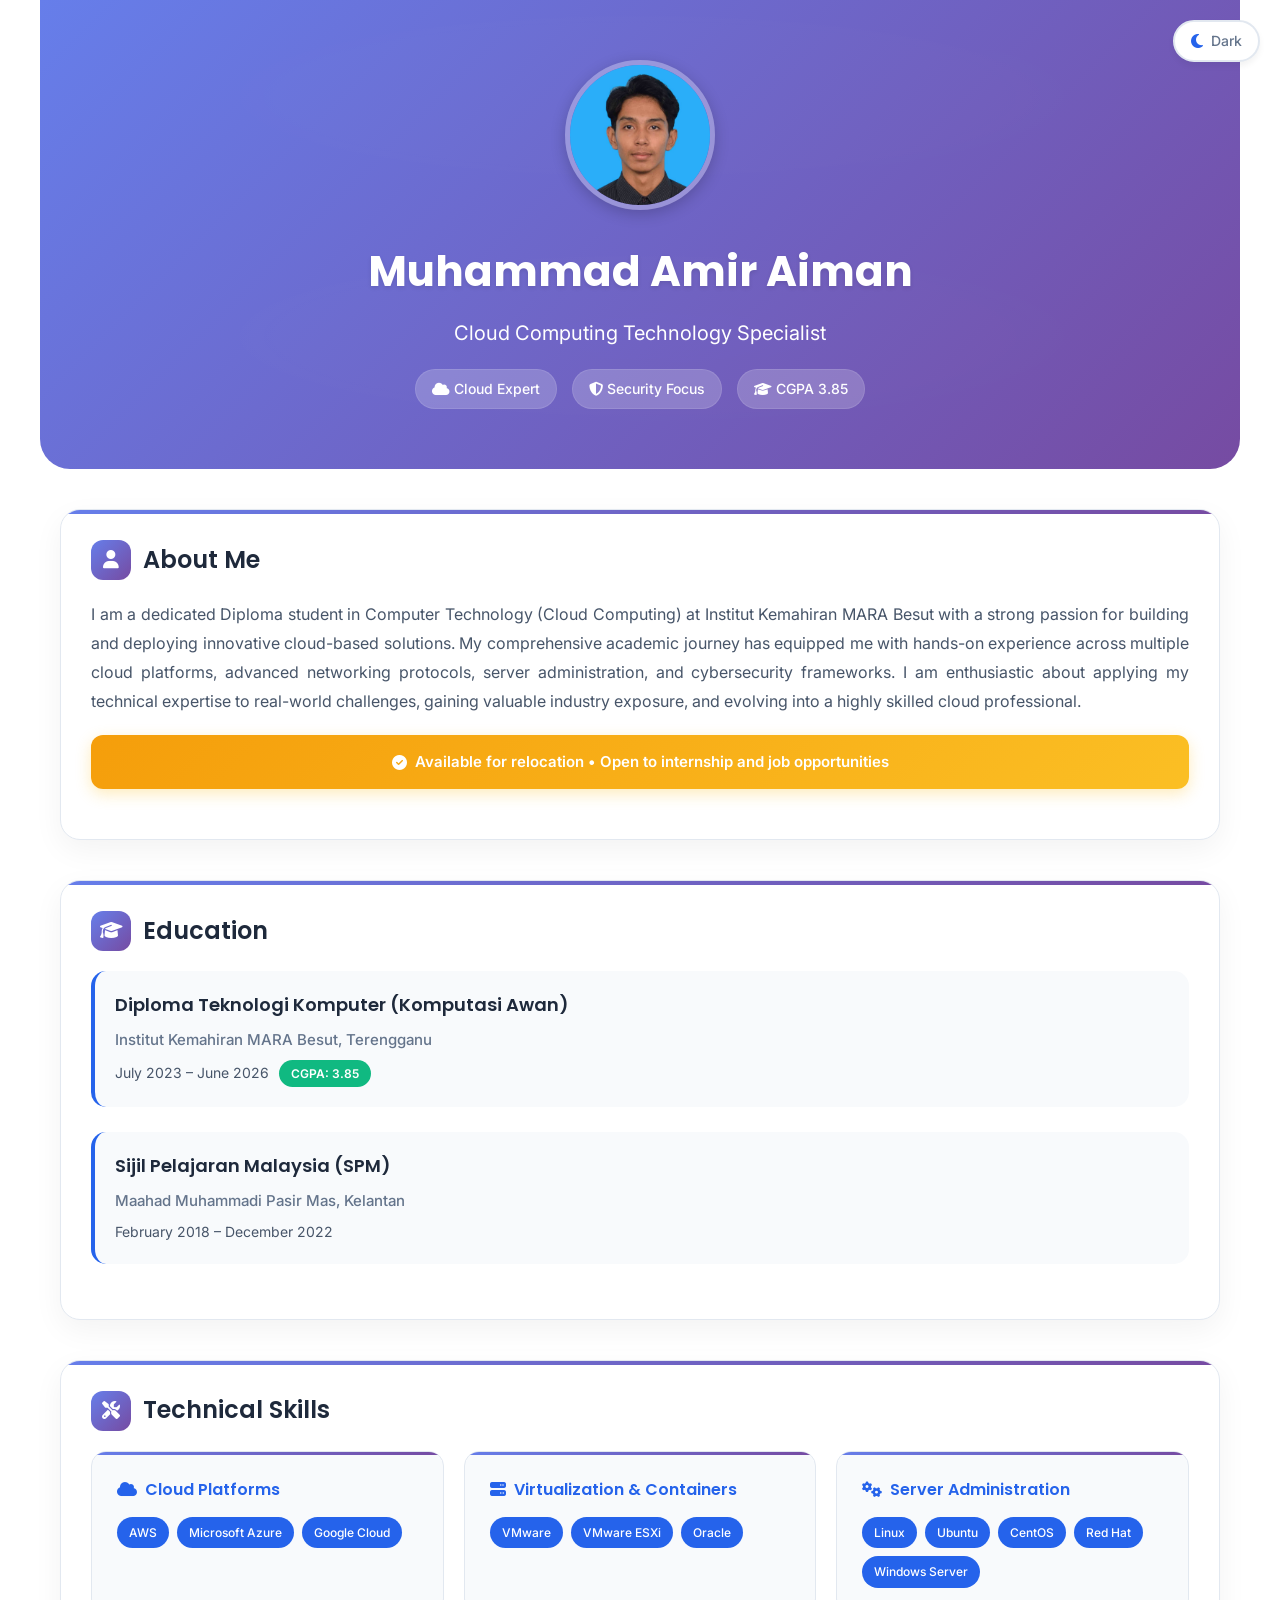
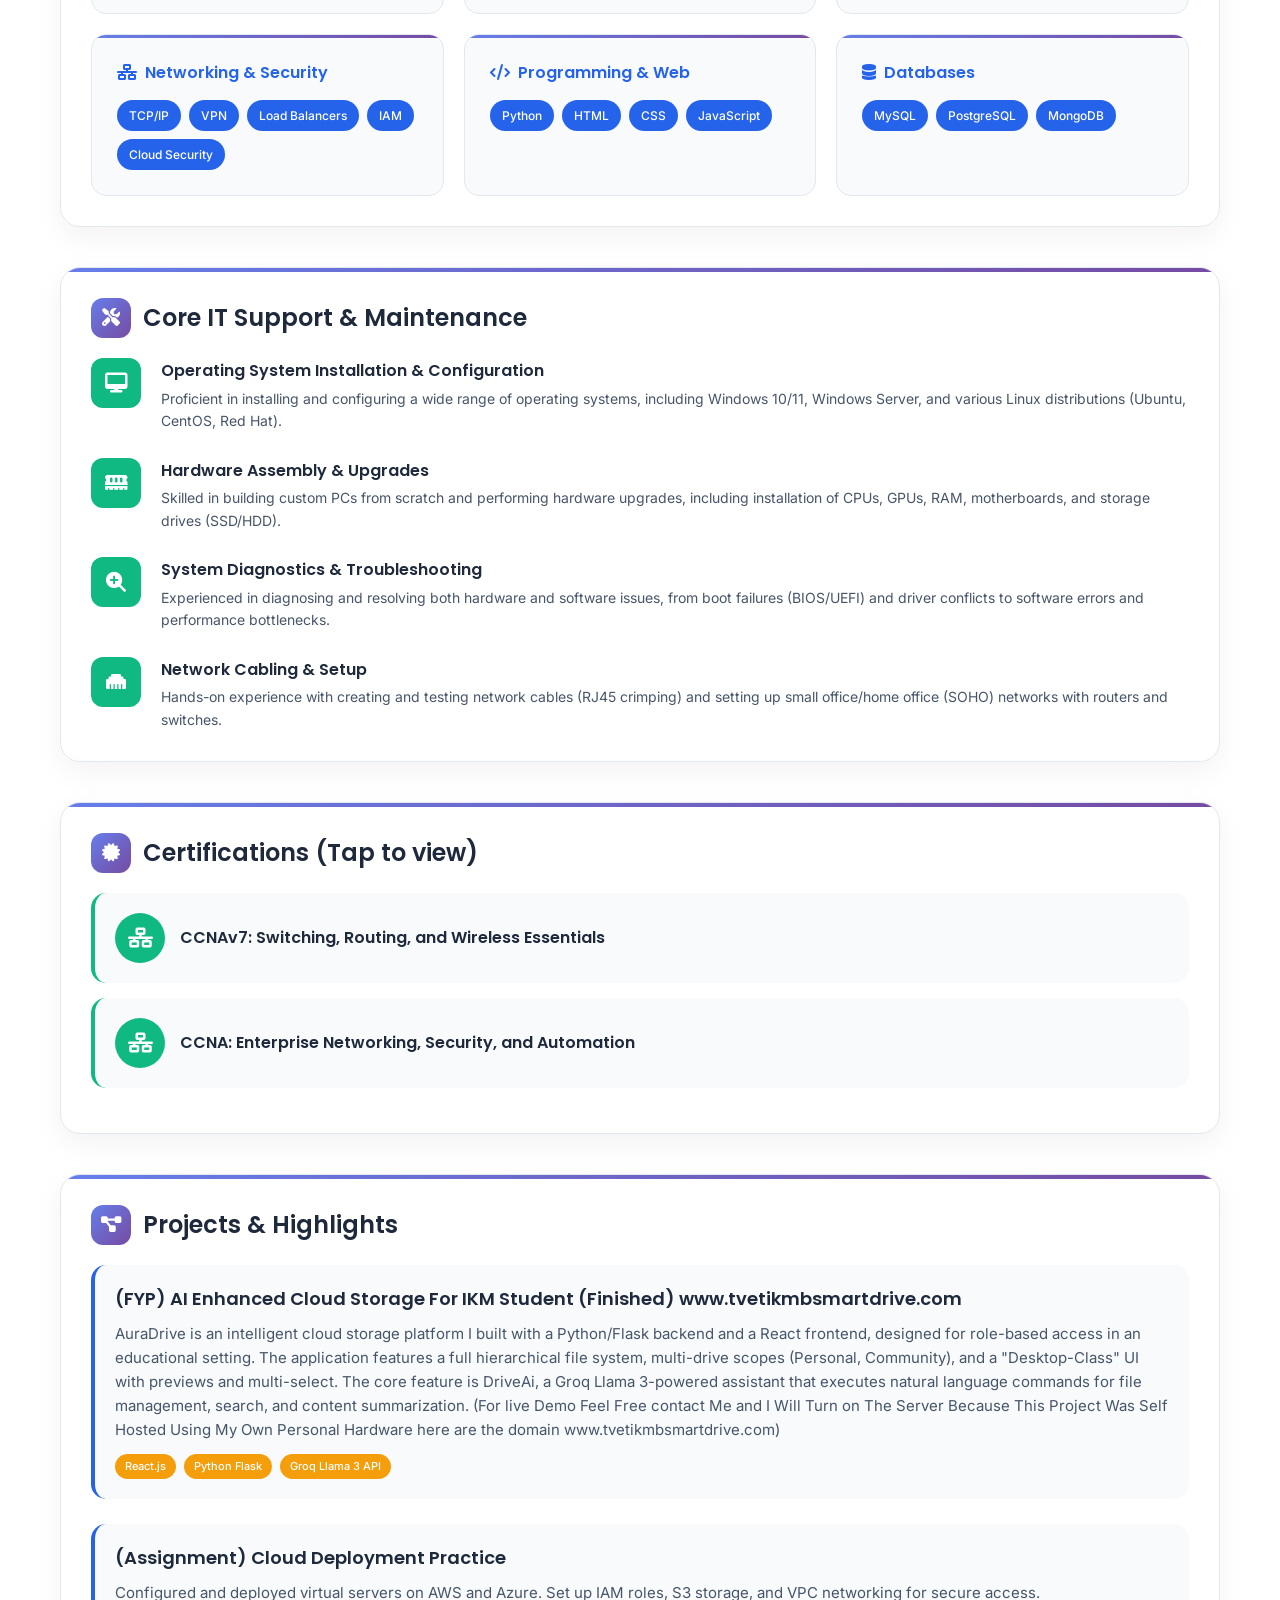
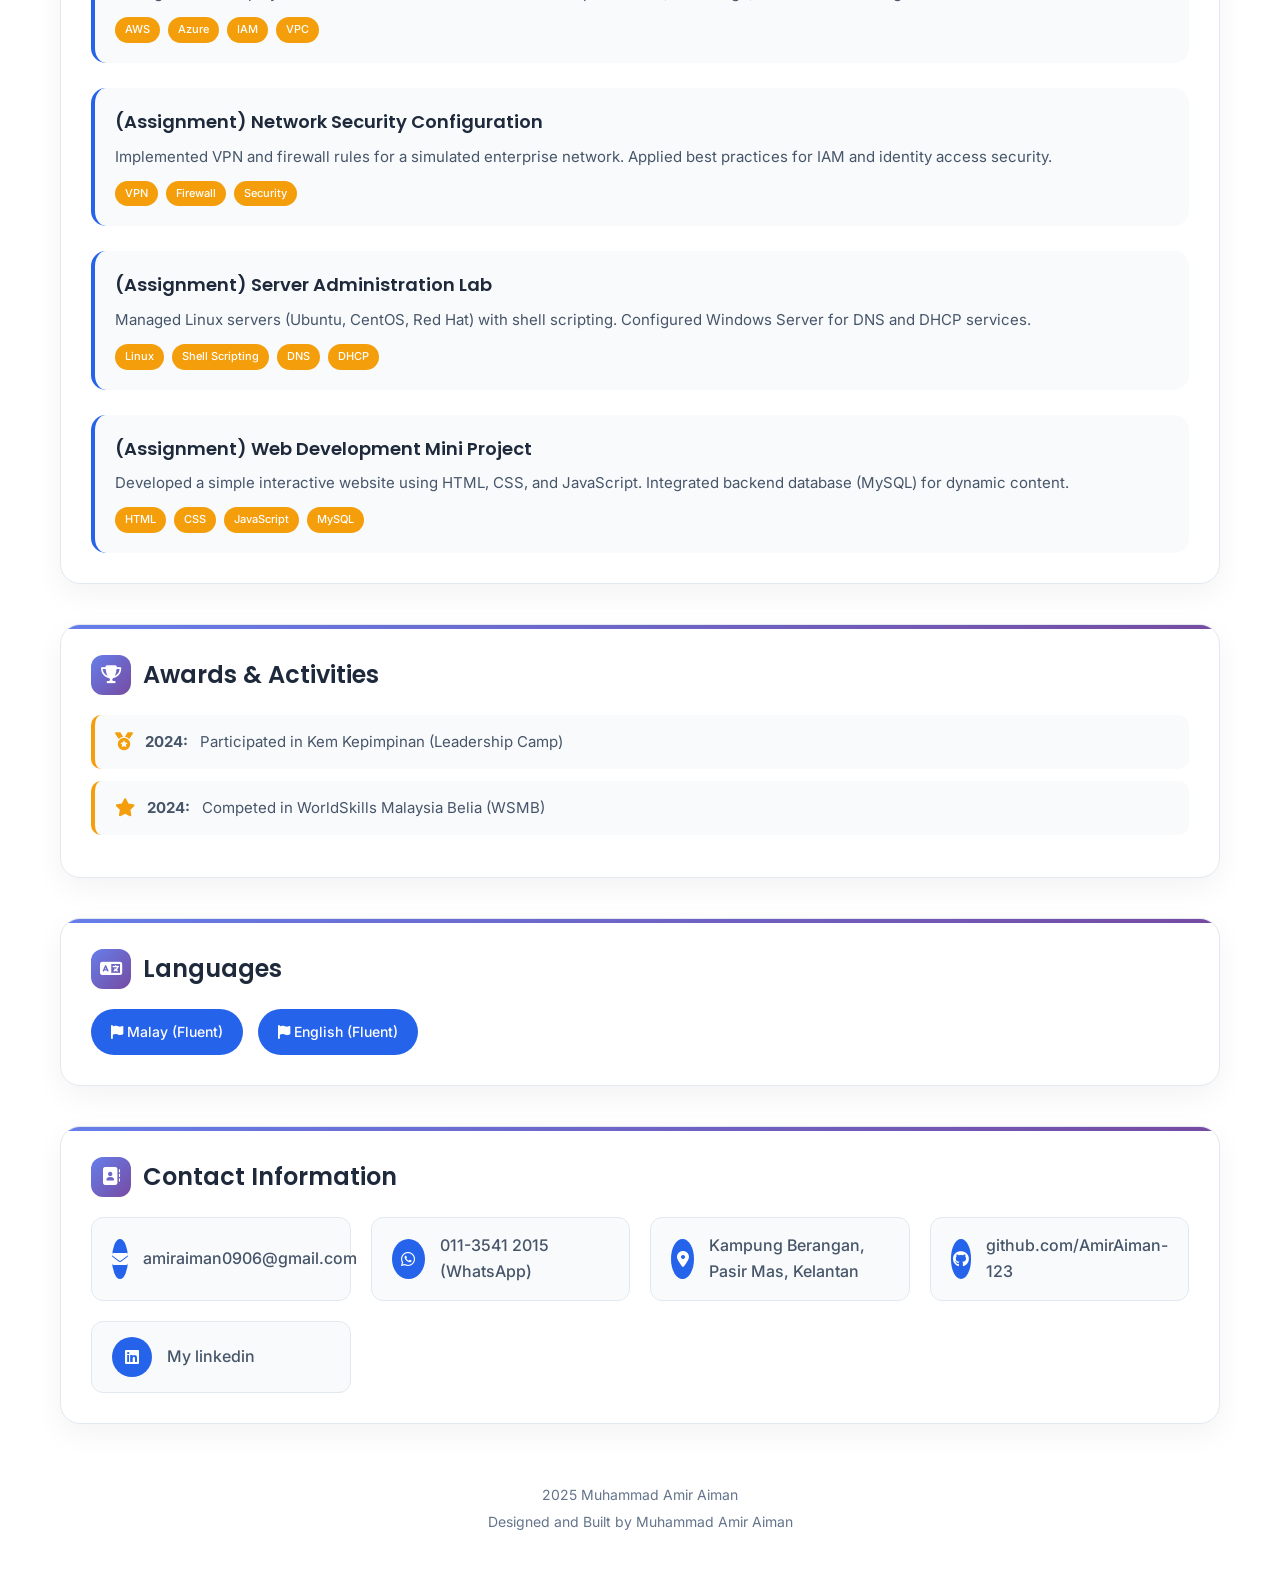
==== index.html @ b73d7390 "commit" ====
<!DOCTYPE html>
<html lang="en">
<head>
    <meta charset="UTF-8">
    <meta name="viewport" content="width=device-width, initial-scale=1.0">
    <title>Muhammad Amir Aiman - Professional Portfolio</title>
    <link rel="stylesheet" href="https://cdnjs.cloudflare.com/ajax/libs/font-awesome/6.4.0/css/all.min.css">
    <style>
        /* Import Google Fonts */
        @import url('https://fonts.googleapis.com/css2?family=Inter:wght@300;400;500;600;700&display=swap');
        @import url('https://fonts.googleapis.com/css2?family=Poppins:wght@300;400;500;600;700&display=swap');
        
        /* Define CSS variables for themes */
        :root {
            /* Light Theme */
            --bg-primary: #ffffff;
            --bg-secondary: #f8fafc;
            --bg-card: #ffffff;
            --text-primary: #1e293b;
            --text-secondary: #64748b;
            --text-accent: #475569;
            --accent-blue: #2563eb;
            --accent-blue-light: #3b82f6;
            --accent-green: #10b981;
            --accent-amber: #f59e0b;
            --border-color: #e2e8f0;
            --shadow-light: rgba(0, 0, 0, 0.05);
            --shadow-medium: rgba(0, 0, 0, 0.1);
            --gradient-bg: linear-gradient(135deg, #667eea 0%, #764ba2 100%);
        }
        
        [data-theme="dark"] {
            /* Dark Theme */
            --bg-primary: #0f172a;
            --bg-secondary: #1e293b;
            --bg-card: #1e293b;
            --text-primary: #f1f5f9;
            --text-secondary: #94a3b8;
            --text-accent: #cbd5e1;
            --accent-blue: #3b82f6;
            --accent-blue-light: #60a5fa;
            --accent-green: #34d399;
            --accent-amber: #fbbf24;
            --border-color: #334155;
            --shadow-light: rgba(0, 0, 0, 0.3);
            --shadow-medium: rgba(0, 0, 0, 0.5);
            --gradient-bg: linear-gradient(135deg, #1e293b 0%, #334155 100%);
        }
        
        /* General styles */
        
        * {
            margin: 0;
            padding: 0;
            box-sizing: border-box;
        }
        
        body {
            font-family: 'Inter', sans-serif;
            line-height: 1.6;
            color: var(--text-primary);
            background: var(--bg-primary);
            transition: all 0.3s ease;
            min-height: 100vh;
        }
                /* --- Core IT Support & Maintenance Section --- */
        .maintenance-list {
            list-style: none;
            margin-top: 20px;
            padding: 0;
        }
        .maintenance-list li {
            display: flex;
            align-items: flex-start;
            gap: 20px;
            margin-bottom: 25px;
        }
        .maintenance-list li:last-child {
            margin-bottom: 0;
        }
        .maintenance-icon {
            background: var(--accent-green);
            color: white;
            min-width: 50px;
            height: 50px;
            border-radius: 12px;
            display: flex;
            align-items: center;
            justify-content: center;
            font-size: 20px;
        }
        .maintenance-title {
            font-family: 'Poppins', sans-serif;
            font-weight: 600;
            font-size: 16px;
            color: var(--text-primary);
            margin-bottom: 4px;
        }
        .maintenance-description {
            font-size: 14px;
            color: var(--text-accent);
            line-height: 1.6;
        }
        .container {
            max-width: 1200px;
            margin: 0 auto;
            padding: 20px;
        }
        
        /* Theme toggle button styling */
        .theme-toggle {
            position: fixed;
            top: 20px;
            right: 20px;
            z-index: 1000;
            background: var(--bg-card);
            border: 2px solid var(--border-color);
            border-radius: 50px;
            padding: 8px 16px;
            cursor: pointer;
            display: flex;
            align-items: center;
            gap: 8px;
            transition: all 0.3s ease;
            box-shadow: 0 4px 6px var(--shadow-light);
        }
        
        .theme-toggle:hover {
            transform: translateY(-2px);
            box-shadow: 0 8px 15px var(--shadow-medium);
        }
        
        .theme-toggle i {
            font-size: 16px;
            color: var(--accent-blue);
        }
        
        .theme-toggle span {
            font-size: 14px;
            font-weight: 500;
            color: var(--text-secondary);
        }
        
        /* Header section styling */
        .header {
            background: var(--gradient-bg);
            color: white;
            text-align: center;
            padding: 60px 40px;
            margin: -20px -20px 40px -20px;
            border-radius: 0 0 30px 30px;
            position: relative;
            overflow: hidden;
        }
        
        .header::before {
            content: '';
            position: absolute;
            top: 0;
            left: 0;
            right: 0;
            bottom: 0;
            background: url('data:image/svg+xml,<svg xmlns="http://www.w3.org/2000/svg" viewBox="0 0 100 20"><defs><radialGradient id="a" cx="50%" cy="40%"><stop offset="0%" stop-color="white" stop-opacity="0.1"/><stop offset="100%" stop-color="white" stop-opacity="0"/></radialGradient></defs><rect width="100" height="20" fill="url(%23a)"/></svg>');
            opacity: 0.1;
        }
        
        .header-content {
            position: relative;
            z-index: 1;
        }

        .profile-picture {
            width: 150px;
            height: 150px;
            border-radius: 50%;
            border: 5px solid rgba(255, 255, 255, 0.3);
            margin-bottom: 20px;
            box-shadow: 0 4px 15px rgba(0,0,0,0.2);
            animation: fadeInUp 0.8s ease;
            object-fit: cover;
        }
        
        .name {
            font-family: 'Poppins', sans-serif;
            font-size: 42px;
            font-weight: 700;
            margin-bottom: 12px;
            text-shadow: 0 2px 4px rgba(0,0,0,0.1);
            animation: fadeInUp 0.8s ease;
        }
        
        .title {
            font-size: 20px;
            font-weight: 400;
            opacity: 0.9;
            margin-bottom: 20px;
            animation: fadeInUp 0.8s ease 0.2s both;
        }
        
        .header-badges {
            display: flex;
            justify-content: center;
            gap: 15px;
            flex-wrap: wrap;
            margin-top: 20px;
            animation: fadeInUp 0.8s ease 0.4s both;
        }
        
        .badge {
            background: rgba(255, 255, 255, 0.2);
            backdrop-filter: blur(10px);
            padding: 8px 16px;
            border-radius: 25px;
            font-size: 14px;
            font-weight: 500;
            border: 1px solid rgba(255, 255, 255, 0.1);
        }
        
        /* Section styling */
        .section {
            margin-bottom: 40px;
            opacity: 0;
            transform: translateY(20px);
            animation: fadeInUp 0.6s ease forwards;
        }
        
        /* Animation delays for sections */
        /* Animation delays for sections */
        .section:nth-child(2) { animation-delay: 0.1s; }
        .section:nth-child(3) { animation-delay: 0.2s; }
        .section:nth-child(4) { animation-delay: 0.3s; }
        .section:nth-child(5) { animation-delay: 0.4s; } /* New Section */
        .section:nth-child(6) { animation-delay: 0.5s; }
        .section:nth-child(7) { animation-delay: 0.6s; }
        .section:nth-child(8) { animation-delay: 0.7s; }
        .section:nth-child(9) { animation-delay: 0.8s; }
        .section:nth-child(10) { animation-delay: 0.9s; }
        
        .section-card {
            background: var(--bg-card);
            border-radius: 20px;
            padding: 30px;
            box-shadow: 0 10px 30px var(--shadow-light);
            border: 1px solid var(--border-color);
            transition: all 0.3s ease;
            position: relative;
            overflow: hidden;
        }
        
        .section-card::before {
            content: '';
            position: absolute;
            top: 0;
            left: 0;
            width: 100%;
            height: 4px;
            background: var(--gradient-bg);
            border-radius: 20px 20px 0 0;
        }
        
        .section-card:hover {
            transform: translateY(-5px);
            box-shadow: 0 20px 40px var(--shadow-medium);
        }
        
        .section-title {
            font-family: 'Poppins', sans-serif;
            font-size: 24px;
            font-weight: 600;
            color: var(--text-primary);
            margin-bottom: 20px;
            display: flex;
            align-items: center;
            gap: 12px;
        }
        
        .section-icon {
            width: 40px;
            height: 40px;
            background: var(--gradient-bg);
            border-radius: 12px;
            display: flex;
            align-items: center;
            justify-content: center;
            color: white;
            font-size: 18px;
        }
        
        /* About section */
        .about-text {
            font-size: 16px;
            line-height: 1.8;
            text-align: justify;
            color: var(--text-accent);
            margin-bottom: 20px;
        }
        
        /* Education and Project sections */
        .education-item {
            margin-bottom: 25px;
        }

        .education-item, .project-item {
            padding: 20px;
            background: var(--bg-secondary);
            border-radius: 15px;
            border-left: 4px solid var(--accent-blue);
            transition: all 0.3s ease;
        }
        
        .education-item:hover, .project-item:hover {
            transform: translateX(5px);
            box-shadow: 0 5px 15px var(--shadow-light);
        }
        
        .education-title, .project-title {
            font-family: 'Poppins', sans-serif;
            font-weight: 600;
            color: var(--text-primary);
            font-size: 18px;
            margin-bottom: 8px;
        }
        
        .education-subtitle, .project-subtitle {
            color: var(--text-secondary);
            font-size: 15px;
            margin: 4px 0;
            font-weight: 500;
        }
        
        .education-details {
            color: var(--text-accent);
            font-size: 14px;
            margin-top: 8px;
        }
        
        .cgpa {
            display: inline-block;
            background: var(--accent-green);
            color: white;
            padding: 4px 12px;
            border-radius: 20px;
            font-size: 12px;
            font-weight: 600;
            margin-left: 10px;
        }
        
        /* Skills section */
        .skills-grid {
            display: grid;
            grid-template-columns: repeat(auto-fit, minmax(280px, 1fr));
            gap: 20px;
        }
        
        .skill-category {
            background: var(--bg-secondary);
            padding: 25px;
            border-radius: 15px;
            border: 1px solid var(--border-color);
            transition: all 0.3s ease;
            position: relative;
            overflow: hidden;
        }
        
        .skill-category::before {
            content: '';
            position: absolute;
            top: 0;
            left: 0;
            width: 100%;
            height: 3px;
            background: var(--gradient-bg);
        }
        
        .skill-category:hover {
            transform: translateY(-3px);
            box-shadow: 0 10px 25px var(--shadow-light);
        }
        
        .skill-category-title {
            font-family: 'Poppins', sans-serif;
            font-weight: 600;
            color: var(--accent-blue);
            font-size: 16px;
            margin-bottom: 15px;
            display: flex;
            align-items: center;
            gap: 8px;
        }
        
        .skill-tags {
            display: flex;
            flex-wrap: wrap;
            gap: 8px;
        }
        
        .skill-tag {
            background: var(--accent-blue);
            color: white;
            padding: 6px 12px;
            border-radius: 20px;
            font-size: 12px;
            font-weight: 500;
            transition: all 0.3s ease;
        }
        
        .skill-tag:hover {
            background: var(--accent-blue-light);
            transform: translateY(-2px);
        }
        
        /* Certifications section */
        .cert-item {
            background: var(--bg-secondary);
            padding: 20px;
            border-radius: 15px;
            border-left: 4px solid var(--accent-green);
            display: flex;
            align-items: center;
            gap: 15px;
            transition: all 0.3s ease;
            margin-bottom: 15px;
            text-decoration: none; /* Remove underline from link */
            color: var(--text-primary);
        }
        
        .cert-item:hover {
            transform: translateX(5px);
            box-shadow: 0 5px 15px var(--shadow-light);
        }
        
        .cert-icon {
            width: 50px;
            height: 50px;
            background: var(--accent-green);
            border-radius: 50%;
            display: flex;
            align-items: center;
            justify-content: center;
            color: white;
            font-size: 20px;
        }
        
        .cert-title {
            font-family: 'Poppins', sans-serif;
            font-weight: 600;
            color: var(--text-primary);
            font-size: 16px;
        }

        /* Projects section */
        .project-link {
            display: block;
            text-decoration: none;
            color: inherit;
            margin-bottom: 25px;
        }

        .project-link:last-child {
            margin-bottom: 0;
        }

        .project-description {
            font-size: 15px;
            color: var(--text-accent);
            margin-top: 8px;
            line-height: 1.6;
        }
        
        .project-tech {
            display: flex;
            gap: 8px;
            margin-top: 12px;
            flex-wrap: wrap;
        }
        
        .tech-tag {
            background: var(--accent-amber);
            color: white;
            padding: 4px 10px;
            border-radius: 15px;
            font-size: 11px;
            font-weight: 500;
        }
        
        /* Awards & Activities section */
        .awards-list {
            list-style: none;
        }
        
        .awards-list li {
            padding: 15px 20px;
            margin-bottom: 12px;
            background: var(--bg-secondary);
            border-radius: 10px;
            border-left: 4px solid var(--accent-amber);
            font-size: 15px;
            color: var(--text-accent);
            transition: all 0.3s ease;
            display: flex;
            align-items: center;
            gap: 12px;
        }
        
        .awards-list li:hover {
            transform: translateX(5px);
            box-shadow: 0 3px 10px var(--shadow-light);
        }
        
        .award-icon {
            color: var(--accent-amber);
            font-size: 18px;
        }
        
        /* Contact section */
        .contact-grid {
            display: grid;
            grid-template-columns: repeat(auto-fit, minmax(250px, 1fr));
            gap: 20px;
        }
        
        .contact-item {
            display: flex;
            align-items: center;
            gap: 15px;
            font-size: 16px;
            color: var(--text-accent);
            padding: 15px 20px;
            background: var(--bg-secondary);
            border-radius: 12px;
            transition: all 0.3s ease;
            border: 1px solid var(--border-color);
            text-decoration: none; /* Remove underline for links */
        }
        
        .contact-item:hover {
            transform: translateY(-2px);
            box-shadow: 0 5px 15px var(--shadow-light);
        }
        
        .contact-icon {
            width: 40px;
            height: 40px;
            background: var(--accent-blue);
            border-radius: 50%;
            display: flex;
            align-items: center;
            justify-content: center;
            color: white;
            font-size: 16px;
        }
        
        .contact-text {
            font-weight: 500;
        }
        
        /* Languages section */
        .languages {
            display: flex;
            gap: 15px;
            flex-wrap: wrap;
        }
        
        .language-item {
            background: var(--accent-blue);
            color: white;
            padding: 12px 20px;
            border-radius: 25px;
            font-size: 14px;
            font-weight: 500;
            transition: all 0.3s ease;
        }
        
        .language-item:hover {
            background: var(--accent-blue-light);
            transform: translateY(-2px);
        }
        
        /* Highlight bar */
        .highlight {
            background: linear-gradient(135deg, var(--accent-amber), #fbbf24);
            color: white;
            padding: 15px 20px;
            border-radius: 12px;
            margin: 20px 0;
            text-align: center;
            box-shadow: 0 5px 15px rgba(251, 191, 36, 0.3);
        }
        
        .highlight-text {
            font-size: 15px;
            font-weight: 600;
            display: flex;
            align-items: center;
            justify-content: center;
            gap: 8px;
        }
        
        /* Footer styling */
        .footer {
            text-align: center;
            padding: 20px 0;
            color: var(--text-secondary);
            font-size: 14px;
            margin-top: 20px;
        }
        
        .footer-content {
            max-width: 600px;
            margin: 0 auto;
        }
        
        .footer-content p {
            margin-bottom: 5px;
        }

        /* Keyframe Animations */
        @keyframes fadeInUp {
            from {
                opacity: 0;
                transform: translateY(30px);
            }
            to {
                opacity: 1;
                transform: translateY(0);
            }
        }
        
        @keyframes pulse {
            0%, 100% {
                transform: scale(1);
            }
            50% {
                transform: scale(1.05);
            }
        }
        
        /* Responsive Design */
        @media (max-width: 768px) {
            .container {
                padding: 15px;
            }
            
            .header {
                padding: 40px 20px;
                margin: -15px -15px 30px -15px;
            }
            
            .name {
                font-size: 32px;
            }
            
            .title {
                font-size: 18px;
            }
            
            .section-card {
                padding: 20px;
            }
            
            .skills-grid {
                grid-template-columns: 1fr;
            }
            
            .contact-grid {
                grid-template-columns: 1fr;
            }
            
            .theme-toggle {
                top: 10px;
                right: 10px;
                padding: 6px 12px;
            }
            .profile-picture {
                width: 120px;
                height: 120px;
            }
        }
        
        /* Print Styles */
        @media print {
            .theme-toggle {
                display: none;
            }
            
            .container {
                padding: 15mm;
            }
            
            .section {
                page-break-inside: avoid;
            }
            
            .section-card {
                box-shadow: none;
                border: 1px solid #e2e8f0;
            }
        }
    </style>
</head>
<body>
    <!-- Theme Toggle Button -->
    <div class="theme-toggle" onclick="toggleTheme()">
        <i class="fas fa-moon" id="theme-icon"></i>
        <span id="theme-text">Dark</span>
    </div>
    
    <div class="container">
        <!-- Header Section -->
        <div class="header">
            <div class="header-content">
                <img src="pictureprofile.jpeg" alt="Muhammad Amir Aiman" class="profile-picture">
                <div class="name">Muhammad Amir Aiman</div>
                <div class="title">Cloud Computing Technology Specialist</div>
                <div class="header-badges">
                    <div class="badge"><i class="fas fa-cloud"></i> Cloud Expert</div>
                    <div class="badge"><i class="fas fa-shield-alt"></i> Security Focus</div>
                    <div class="badge"><i class="fas fa-graduation-cap"></i> CGPA 3.85</div>
                </div>
            </div>
        </div>

        <!-- About Me Section -->
        <section class="section">
            <div class="section-card">
                <h2 class="section-title">
                    <div class="section-icon"><i class="fas fa-user"></i></div>
                    About Me
                </h2>
                <p class="about-text">
                    I am a dedicated Diploma student in Computer Technology (Cloud Computing) at Institut Kemahiran MARA Besut with a strong passion for building and deploying innovative cloud-based solutions. My comprehensive academic journey has equipped me with hands-on experience across multiple cloud platforms, advanced networking protocols, server administration, and cybersecurity frameworks. I am enthusiastic about applying my technical expertise to real-world challenges, gaining valuable industry exposure, and evolving into a highly skilled cloud professional.
                </p>
                <div class="highlight">
                    <div class="highlight-text">
                        <i class="fas fa-check-circle"></i>
                        Available for relocation &bull; Open to internship and job opportunities
                    </div>
                </div>
            </div>
        </section>

        <!-- Education Section -->
        <section class="section">
            <div class="section-card">
                <h2 class="section-title">
                    <div class="section-icon"><i class="fas fa-graduation-cap"></i></div>
                    Education
                </h2>
                <div class="education-item">
                    <div class="education-title">Diploma Teknologi Komputer (Komputasi Awan)</div>
                    <div class="education-subtitle">Institut Kemahiran MARA Besut, Terengganu</div>
                    <div class="education-details">July 2023 &ndash; June 2026<span class="cgpa">CGPA: 3.85</span></div>
                </div>
                <div class="education-item">
                    <div class="education-title">Sijil Pelajaran Malaysia (SPM)</div>
                    <div class="education-subtitle">Maahad Muhammadi Pasir Mas, Kelantan</div>
                    <div class="education-details">February 2018 &ndash; December 2022</div>
                </div>
            </div>
        </section>

        <!-- Technical Skills Section -->
        <section class="section">
            <div class="section-card">
                <h2 class="section-title">
                    <div class="section-icon"><i class="fas fa-tools"></i></div>
                    Technical Skills
                </h2>
                <div class="skills-grid">
                    <div class="skill-category">
                        <div class="skill-category-title">
                            <i class="fas fa-cloud"></i>
                            Cloud Platforms
                        </div>
                        <div class="skill-tags">
                            <div class="skill-tag">AWS</div>
                            <div class="skill-tag">Microsoft Azure</div>
                            <div class="skill-tag">Google Cloud</div>
                        </div>
                    </div>
                    <div class="skill-category">
                        <div class="skill-category-title">
                            <i class="fas fa-server"></i>
                            Virtualization & Containers
                        </div>
                        <div class="skill-tags">
                            <div class="skill-tag">VMware</div>
                            <div class="skill-tag">VMware ESXi</div>
                            <div class="skill-tag">Oracle</div>
                        </div>
                    </div>
                    <div class="skill-category">
                        <div class="skill-category-title">
                            <i class="fas fa-cogs"></i>
                            Server Administration
                        </div>
                        <div class="skill-tags">
                            <div class="skill-tag">Linux</div>
                            <div class="skill-tag">Ubuntu</div>
                            <div class="skill-tag">CentOS</div>
                            <div class="skill-tag">Red Hat</div>
                            <div class="skill-tag">Windows Server</div>
                        </div>
                    </div>
                    <div class="skill-category">
                        <div class="skill-category-title">
                            <i class="fas fa-network-wired"></i>
                            Networking & Security
                        </div>
                        <div class="skill-tags">
                            <div class="skill-tag">TCP/IP</div>
                            <div class="skill-tag">VPN</div>
                            <div class="skill-tag">Load Balancers</div>
                            <div class="skill-tag">IAM</div>
                            <div class="skill-tag">Cloud Security</div>
                        </div>
                    </div>
                    <div class="skill-category">
                        <div class="skill-category-title">
                            <i class="fas fa-code"></i>
                            Programming & Web
                        </div>
                        <div class="skill-tags">
                            <div class="skill-tag">Python</div>
                            <div class="skill-tag">HTML</div>
                            <div class="skill-tag">CSS</div>
                            <div class="skill-tag">JavaScript</div>
                        </div>
                    </div>
                    <div class="skill-category">
                        <div class="skill-category-title">
                            <i class="fas fa-database"></i>
                            Databases
                        </div>
                        <div class="skill-tags">
                            <div class="skill-tag">MySQL</div>
                            <div class="skill-tag">PostgreSQL</div>
                            <div class="skill-tag">MongoDB</div>
                        </div>
                    </div>
                </div>
            </div>
        </section>

        
    
    
    
            <!-- Core IT Support & Maintenance Section -->
        <section class="section">
            <div class="section-card">
                <h2 class="section-title">
                    <div class="section-icon"><i class="fas fa-screwdriver-wrench"></i></div>
                    Core IT Support & Maintenance
                </h2>
                <ul class="maintenance-list">
                    <li>
                        <div class="maintenance-icon"><i class="fas fa-desktop"></i></div>
                        <div>
                            <div class="maintenance-title">Operating System Installation & Configuration</div>
                            <div class="maintenance-description">Proficient in installing and configuring a wide range of operating systems, including Windows 10/11, Windows Server, and various Linux distributions (Ubuntu, CentOS, Red Hat).</div>
                        </div>
                    </li>
                    <li>
                        <div class="maintenance-icon"><i class="fas fa-memory"></i></div>
                        <div>
                            <div class="maintenance-title">Hardware Assembly & Upgrades</div>
                            <div class="maintenance-description">Skilled in building custom PCs from scratch and performing hardware upgrades, including installation of CPUs, GPUs, RAM, motherboards, and storage drives (SSD/HDD).</div>
                        </div>
                    </li>
                    <li>
                        <div class="maintenance-icon"><i class="fas fa-search-plus"></i></div>
                        <div>
                            <div class="maintenance-title">System Diagnostics & Troubleshooting</div>
                            <div class="maintenance-description">Experienced in diagnosing and resolving both hardware and software issues, from boot failures (BIOS/UEFI) and driver conflicts to software errors and performance bottlenecks.</div>
                        </div>
                    </li>
                     <li>
                        <div class="maintenance-icon"><i class="fas fa-ethernet"></i></div>
                        <div>
                            <div class="maintenance-title">Network Cabling & Setup</div>
                            <div class="maintenance-description">Hands-on experience with creating and testing network cables (RJ45 crimping) and setting up small office/home office (SOHO) networks with routers and switches.</div>
                        </div>
                    </li>
                </ul>
            </div>
        </section>
          





        <!-- Certifications Section -->
        <section class="section">
            <div class="section-card">
                <h2 class="section-title">
                    <div class="section-icon"><i class="fas fa-certificate"></i></div>
                    Certifications (Tap to view)
                </h2>
                <!-- Certificate 1 with a link -->
                <a href="CCNAv7_certificate.pdf" target="_blank" class="cert-item">
                    <div class="cert-icon">
                        <i class="fas fa-network-wired"></i>
                    </div>
                    <div class="cert-title">CCNAv7: Switching, Routing, and Wireless Essentials</div>
                </a>
                <!-- Certificate 2 with a link -->
                 <a href="CCNA_Enterprise_certificate.pdf" target="_blank" class="cert-item">
                    <div class="cert-icon">
                        <i class="fas fa-network-wired"></i>
                    </div>
                    <div class="cert-title">CCNA: Enterprise Networking, Security, and Automation</div>
                </a>
            </div>
        </section>

        <!-- Projects Section -->
        <section class="section">
            <div class="section-card">
                <h2 class="section-title">
                    <div class="section-icon"><i class="fas fa-project-diagram"></i></div>
                    Projects & Highlights
                </h2>

                <a href="project/ai-enhanced-cloud-storage.html" class="project-link">
                    <div class="project-item">
                        <div class="project-title">(FYP) AI Enhanced Cloud Storage For IKM Student (Finished) www.tvetikmbsmartdrive.com</div>
                        <div class="project-description">
    AuraDrive is an intelligent cloud storage platform I built with a Python/Flask backend and a React frontend, designed for role-based access in an educational setting. The application features a full hierarchical file system, multi-drive scopes (Personal, Community), and a "Desktop-Class" UI with previews and multi-select. The core feature is DriveAi, a Groq Llama 3-powered assistant that executes natural language commands for file management, search, and content summarization. (For live Demo Feel Free contact Me and I Will Turn on The Server Because This Project Was Self Hosted Using My Own Personal Hardware here are the domain www.tvetikmbsmartdrive.com)
                        </div>
                        <div class="project-tech">
                            <div class="tech-tag">React.js</div>
                            <div class="tech-tag">Python Flask</div>
                            <div class="tech-tag">Groq Llama 3 API</div>
                        </div>
                    </div>
                </a>

<a href="project/cloud-deployment-practice.html" class="project-link">
                    <div class="project-item">
                        <div class="project-title">(Assignment) Cloud Deployment Practice</div>
                        <div class="project-description">
                            Configured and deployed virtual servers on AWS and Azure. Set up IAM roles, S3 storage, and VPC networking for secure access.
                        </div>
                        <div class="project-tech">
                            <div class="tech-tag">AWS</div>
                            <div class="tech-tag">Azure</div>
                            <div class="tech-tag">IAM</div>
                            <div class="tech-tag">VPC</div>
                        </div>
                    </div>
                </a>

<a href="project/network-security-configuration.html" class="project-link">
                    <div class="project-item">
                        <div class="project-title">(Assignment) Network Security Configuration</div>
                        <div class="project-description">
                            Implemented VPN and firewall rules for a simulated enterprise network. Applied best practices for IAM and identity access security.
                        </div>
                        <div class="project-tech">
                            <div class="tech-tag">VPN</div>
                            <div class="tech-tag">Firewall</div>
                            <div class="tech-tag">Security</div>
                        </div>
                    </div>
                </a>

                <a href="project/server-administration-lab.html" class="project-link">
                    <div class="project-item">
                        <div class="project-title">(Assignment) Server Administration Lab</div>
                        <div class="project-description">
                            Managed Linux servers (Ubuntu, CentOS, Red Hat) with shell scripting. Configured Windows Server for DNS and DHCP services.
                        </div>
                        <div class="project-tech">
                            <div class="tech-tag">Linux</div>
                            <div class="tech-tag">Shell Scripting</div>
                            <div class="tech-tag">DNS</div>
                            <div class="tech-tag">DHCP</div>
                        </div>
                    </div>
                </a>

<a href="project/web-development-mini-project.html" class="project-link">
                    <div class="project-item">
                        <div class="project-title">(Assignment) Web Development Mini Project</div>
                        <div class="project-description">
                            Developed a simple interactive website using HTML, CSS, and JavaScript. Integrated backend database (MySQL) for dynamic content.
                        </div>
                        <div class="project-tech">
                            <div class="tech-tag">HTML</div>
                            <div class="tech-tag">CSS</div>
                            <div class="tech-tag">JavaScript</div>
                            <div class="tech-tag">MySQL</div>
                        </div>
                    </div>
                </a>
            </div>
        </section>

        <!-- Awards & Activities Section -->
        <section class="section">
            <div class="section-card">
                <h2 class="section-title">
                    <div class="section-icon"><i class="fas fa-trophy"></i></div>
                    Awards & Activities
                </h2>
                <ul class="awards-list">
                    <li>
                        <i class="fas fa-medal award-icon"></i>
                        <strong>2024:</strong> Participated in Kem Kepimpinan (Leadership Camp)
                    </li>
                    <li>
                        <i class="fas fa-star award-icon"></i>
                        <strong>2024:</strong> Competed in WorldSkills Malaysia Belia (WSMB)
                    </li>
                </ul>
            </div>
        </section>

        <!-- Languages Section -->
        <section class="section">
            <div class="section-card">
                <h2 class="section-title">
                    <div class="section-icon"><i class="fas fa-language"></i></div>
                    Languages
                </h2>
                <div class="languages">
                    <div class="language-item">
                        <i class="fas fa-flag"></i> Malay (Fluent)
                    </div>
                    <div class="language-item">
                        <i class="fas fa-flag"></i> English (Fluent)
                    </div>
                </div>
            </div>
        </section>

        <!-- Contact Information Section -->
        <section class="section">
            <div class="section-card">
                <h2 class="section-title">
                    <div class="section-icon"><i class="fas fa-address-book"></i></div>
                    Contact Information
                </h2>
                <div class="contact-grid">
                    <!-- Updated to be a mailto link -->
                    <a href="mailto:amiraiman0906@gmail.com" class="contact-item">
                        <div class="contact-icon">
                            <i class="fas fa-envelope"></i>
                        </div>
                        <div class="contact-text">amiraiman0906@gmail.com</div>
                    </a>
                    <!-- Updated to be a tel link with a WhatsApp URL for mobile -->
                    <a href="https://wa.me/601135412015" target="_blank" class="contact-item">
                        <div class="contact-icon">
                            <i class="fab fa-whatsapp"></i>
                        </div>
                        <div class="contact-text">011-3541 2015 (WhatsApp)</div>
                    </a>
                    <!-- This one is an address, so it's not a link -->
                    <div class="contact-item">
                        <div class="contact-icon">
                            <i class="fas fa-map-marker-alt"></i>
                        </div>
                        <div class="contact-text">Kampung Berangan, Pasir Mas, Kelantan</div>
                    </div>
                    <!-- Updated to be a link to GitHub -->
                    <a href="https://github.com/AmirAiman-123" target="_blank" class="contact-item">
                        <div class="contact-icon">
                            <i class="fab fa-github"></i>
                        </div>
                        <div class="contact-text">github.com/AmirAiman-123</div>
                    </a>
                    <!-- Updated to be a link to LinkedIn -->
                    <a href="https://www.linkedin.com/in/muhammad-amir-aiman-abd-hadi-a16612357" target="_blank" class="contact-item">
                        <div class="contact-icon">
                            <i class="fab fa-linkedin"></i>
                        </div>
                        <div class="contact-text">My linkedin</div>
                    </a>
                </div>
            </div>
        </section>

        <!-- Footer -->
        <footer class="footer">
            <div class="footer-content">
                <p> 2025 Muhammad Amir Aiman</p>
                <p>Designed and Built by Muhammad Amir Aiman </p>
            </div>
        </footer>
    </div>

    <script>
        // Check local storage for theme preference and apply it on load
        function applyTheme() {
            const currentTheme = localStorage.getItem('theme') || 'light';
            document.documentElement.setAttribute('data-theme', currentTheme);
            const themeIcon = document.getElementById('theme-icon');
            const themeText = document.getElementById('theme-text');
            if (currentTheme === 'dark') {
                if (themeIcon) themeIcon.classList.replace('fa-moon', 'fa-sun');
                if (themeText) themeText.textContent = 'Light';
            } else {
                if (themeIcon) themeIcon.classList.replace('fa-sun', 'fa-moon');
                if (themeText) themeText.textContent = 'Dark';
            }
        }

        // Toggle between light and dark themes
        function toggleTheme() {
            const currentTheme = document.documentElement.getAttribute('data-theme');
            const newTheme = currentTheme === 'dark' ? 'light' : 'dark';
            document.documentElement.setAttribute('data-theme', newTheme);
            localStorage.setItem('theme', newTheme);
            
            // Update the icon and text
            const themeIcon = document.getElementById('theme-icon');
            const themeText = document.getElementById('theme-text');
            if (newTheme === 'dark') {
                if (themeIcon) themeIcon.classList.replace('fa-moon', 'fa-sun');
                if (themeText) themeText.textContent = 'Light';
            } else {
                if (themeIcon) themeIcon.classList.replace('fa-sun', 'fa-moon');
                if (themeText) themeText.textContent = 'Dark';
            }
        }
        
        // Apply the theme on the initial page load
        window.onload = applyTheme;
    </script>
</body>
</html>
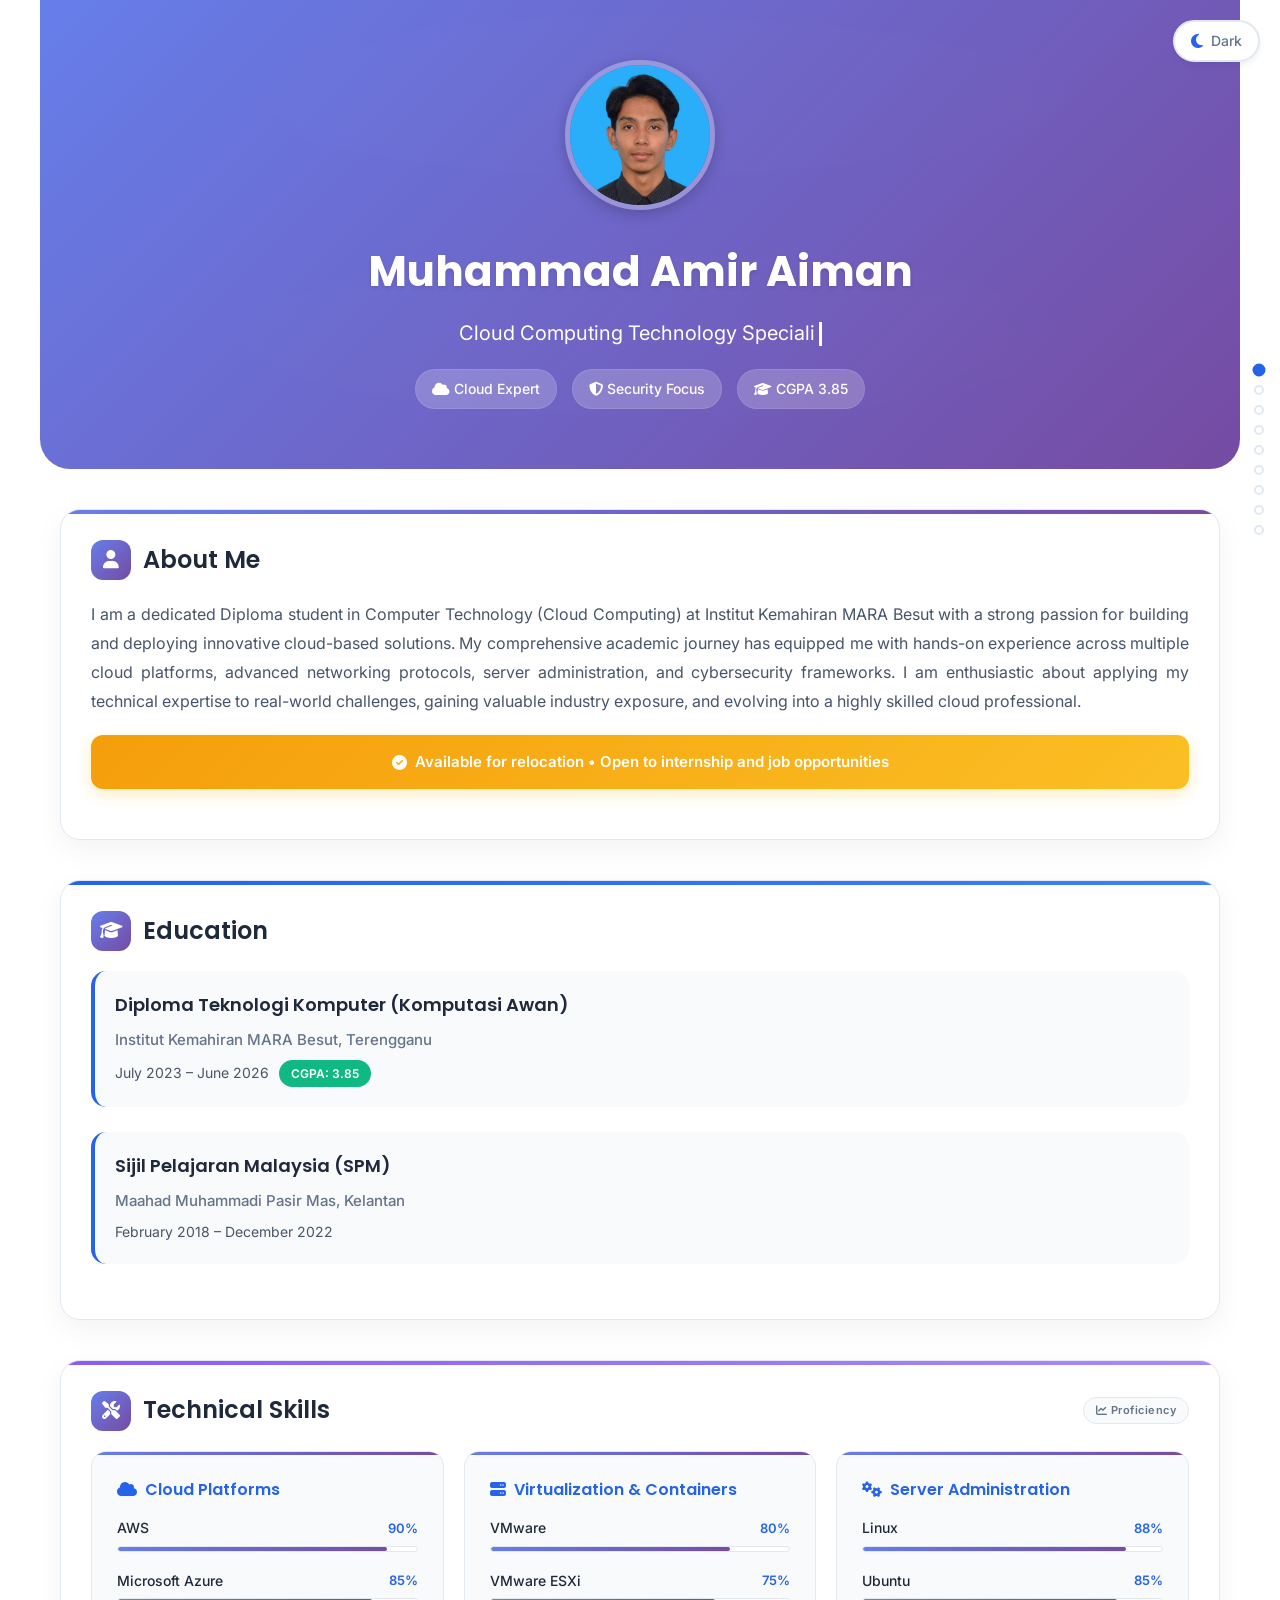
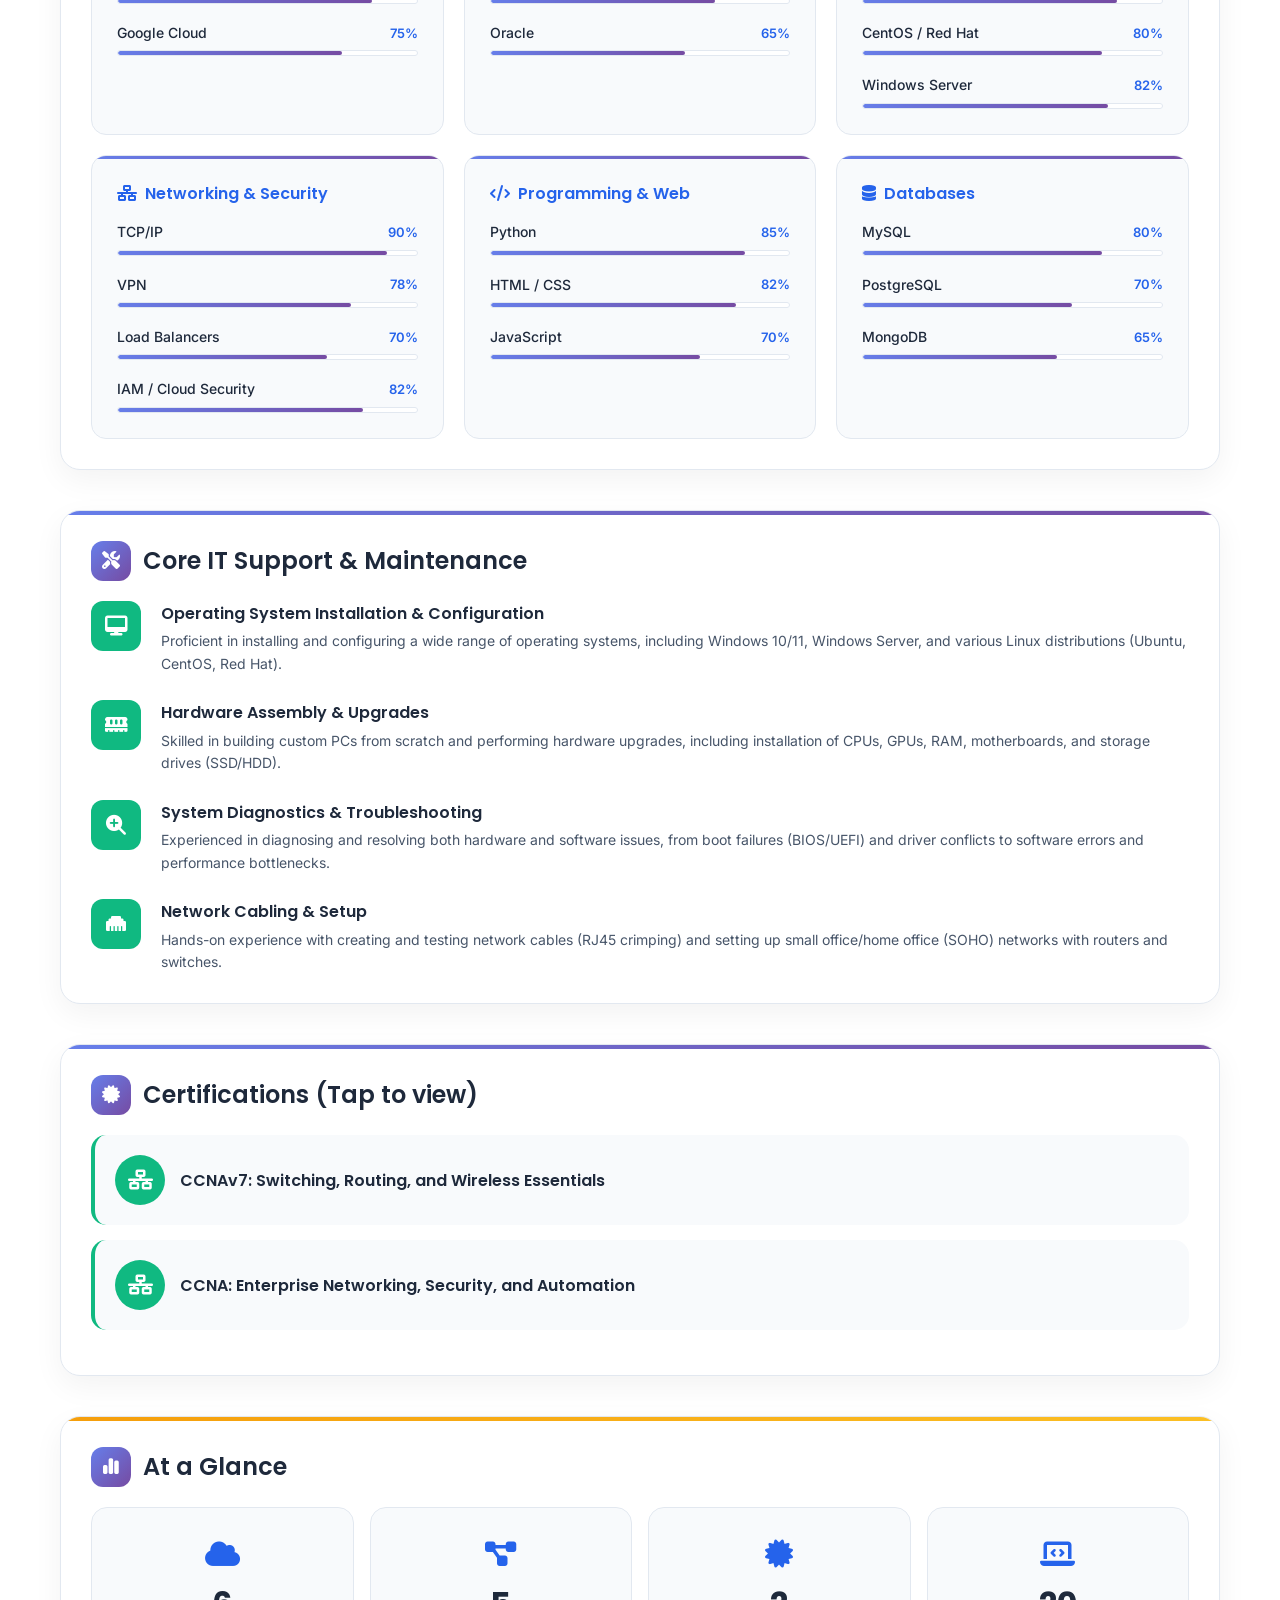
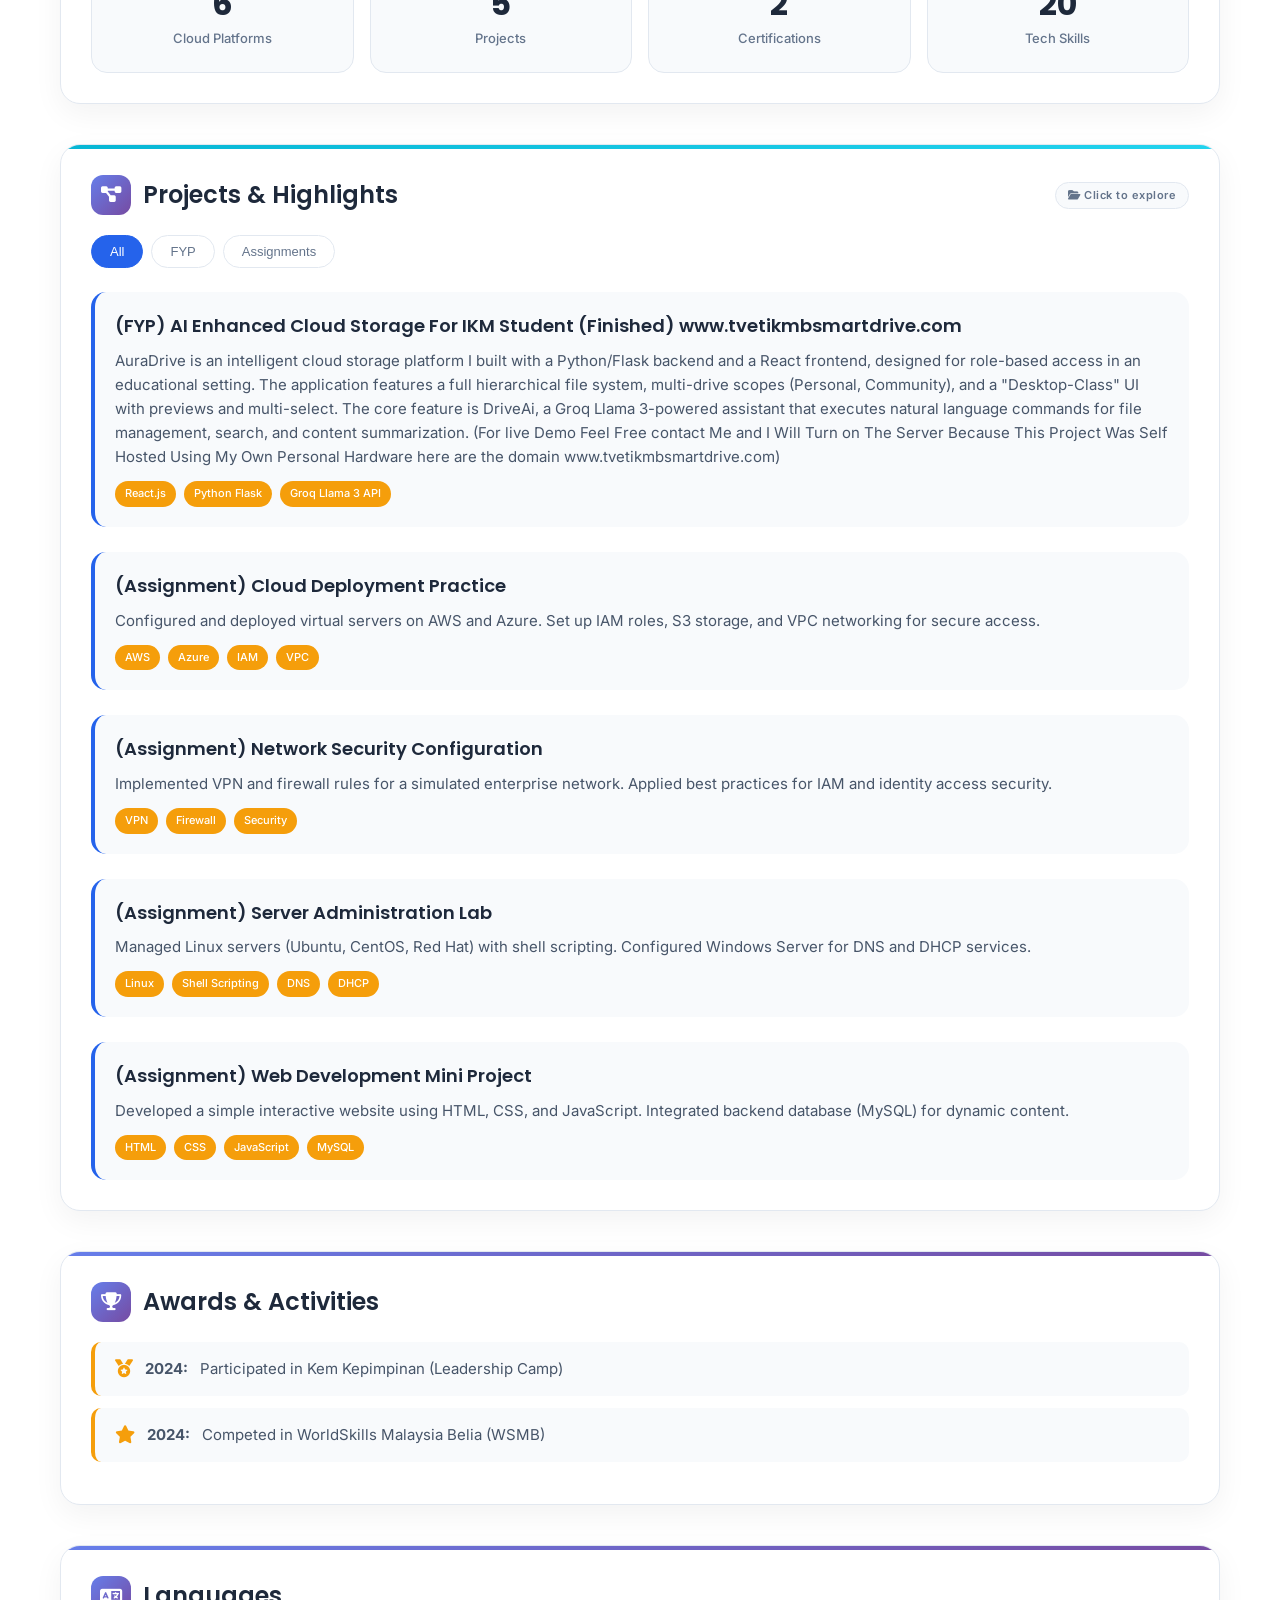
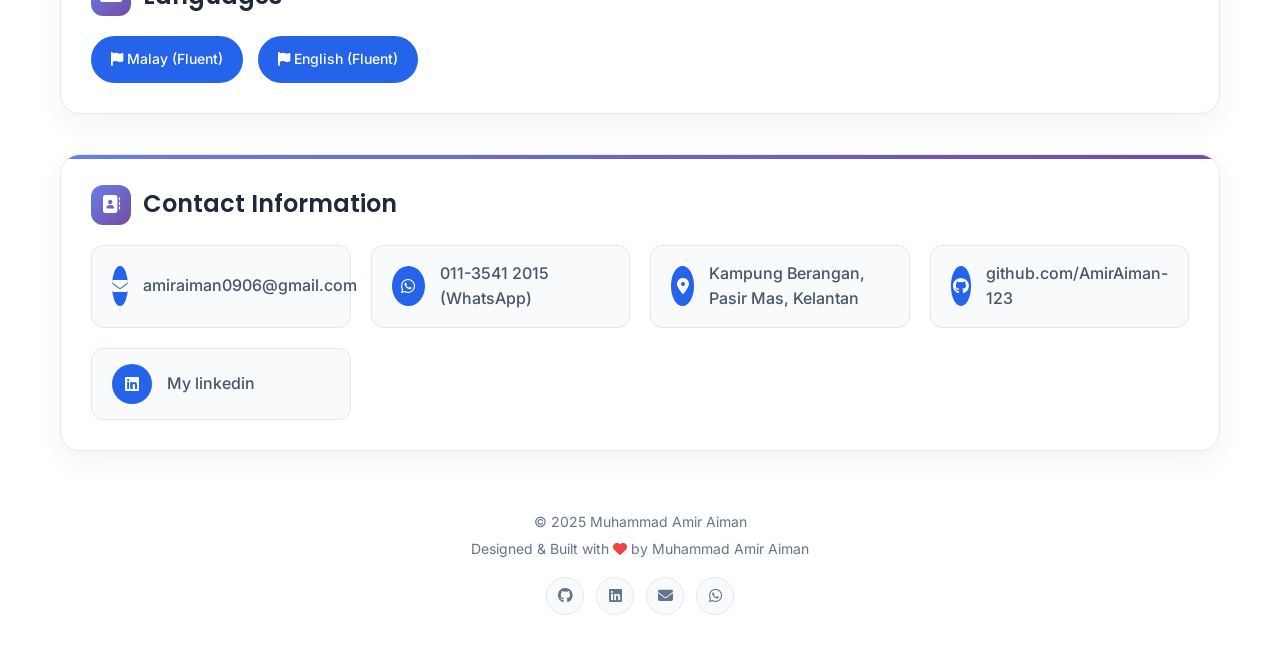
==== commit 6dabd87c: "Describe your updates here" ====
--- a/index.html
+++ b/index.html
@@ -677,33 +677,475 @@
             }
         }
         
+        /* ===== Scroll Progress Bar ===== */
+        .scroll-progress {
+            position: fixed;
+            top: 0;
+            left: 0;
+            height: 3px;
+            background: var(--gradient-bg);
+            z-index: 9999;
+            width: 0%;
+            transition: width 0.1s linear;
+        }
+
+        /* ===== Navigation Bar ===== */
+        .navbar {
+            position: fixed;
+            top: 0;
+            left: 0;
+            right: 0;
+            z-index: 999;
+            background: var(--bg-primary);
+            border-bottom: 1px solid var(--border-color);
+            padding: 0 24px;
+            height: 0;
+            overflow: hidden;
+            opacity: 0;
+            transition: all 0.4s ease;
+            display: flex;
+            align-items: center;
+            justify-content: space-between;
+            backdrop-filter: blur(12px);
+            -webkit-backdrop-filter: blur(12px);
+            background: rgba(var(--bg-primary-rgb, 255, 255, 255), 0.85);
+        }
+
+        .navbar.visible {
+            height: 56px;
+            opacity: 1;
+        }
+
+        [data-theme="dark"] .navbar {
+            background: rgba(15, 23, 42, 0.85);
+        }
+
+        .navbar-logo {
+            font-family: 'Poppins', sans-serif;
+            font-weight: 700;
+            font-size: 18px;
+            color: var(--text-primary);
+            text-decoration: none;
+            display: flex;
+            align-items: center;
+            gap: 8px;
+        }
+
+        .navbar-logo span {
+            background: var(--gradient-bg);
+            -webkit-background-clip: text;
+            -webkit-text-fill-color: transparent;
+            background-clip: text;
+        }
+
+        .navbar-links {
+            display: flex;
+            gap: 4px;
+            list-style: none;
+            align-items: center;
+        }
+
+        .navbar-links a {
+            text-decoration: none;
+            color: var(--text-secondary);
+            font-size: 13px;
+            font-weight: 500;
+            padding: 6px 12px;
+            border-radius: 8px;
+            transition: all 0.3s ease;
+            position: relative;
+        }
+
+        .navbar-links a:hover,
+        .navbar-links a.active {
+            color: var(--accent-blue);
+            background: var(--bg-secondary);
+        }
+
+        .navbar-links a.active::after {
+            content: '';
+            position: absolute;
+            bottom: 0;
+            left: 50%;
+            transform: translateX(-50%);
+            width: 16px;
+            height: 2px;
+            background: var(--accent-blue);
+            border-radius: 2px;
+        }
+
+        /* Mobile nav toggle */
+        .nav-toggle {
+            display: none;
+            background: none;
+            border: none;
+            color: var(--text-primary);
+            font-size: 22px;
+            cursor: pointer;
+            padding: 4px;
+        }
+
+        @media (max-width: 768px) {
+            .nav-toggle { display: block; }
+            .navbar-links {
+                position: absolute;
+                top: 56px;
+                left: 0;
+                right: 0;
+                flex-direction: column;
+                background: var(--bg-primary);
+                border-bottom: 1px solid var(--border-color);
+                padding: 12px;
+                gap: 2px;
+                display: none;
+            }
+            .navbar-links.open { display: flex; }
+            .navbar-links a { padding: 10px 16px; width: 100%; }
+            .scroll-progress { display: none; }
+        }
+
+        /* ===== Back to Top ===== */
+        .back-to-top {
+            position: fixed;
+            bottom: 24px;
+            right: 24px;
+            z-index: 999;
+            width: 44px;
+            height: 44px;
+            border-radius: 50%;
+            background: var(--gradient-bg);
+            color: white;
+            border: none;
+            cursor: pointer;
+            font-size: 18px;
+            display: flex;
+            align-items: center;
+            justify-content: center;
+            box-shadow: 0 4px 15px rgba(102,126,234,0.4);
+            opacity: 0;
+            transform: translateY(20px);
+            transition: all 0.4s ease;
+            pointer-events: none;
+        }
+
+        .back-to-top.visible {
+            opacity: 1;
+            transform: translateY(0);
+            pointer-events: auto;
+        }
+
+        .back-to-top:hover {
+            transform: translateY(-4px);
+            box-shadow: 0 8px 25px rgba(102,126,234,0.5);
+        }
+
+        /* ===== Skill Progress Bars ===== */
+        .skill-progress-group {
+            margin-bottom: 18px;
+        }
+
+        .skill-progress-group:last-child {
+            margin-bottom: 0;
+        }
+
+        .skill-progress-header {
+            display: flex;
+            justify-content: space-between;
+            align-items: center;
+            margin-bottom: 6px;
+        }
+
+        .skill-progress-label {
+            font-size: 14px;
+            font-weight: 500;
+            color: var(--text-primary);
+        }
+
+        .skill-progress-value {
+            font-size: 13px;
+            font-weight: 600;
+            color: var(--accent-blue);
+        }
+
+        .skill-progress-track {
+            width: 100%;
+            height: 6px;
+            background: var(--bg-primary);
+            border-radius: 10px;
+            overflow: hidden;
+            border: 1px solid var(--border-color);
+        }
+
+        .skill-progress-fill {
+            height: 100%;
+            border-radius: 10px;
+            background: var(--gradient-bg);
+            width: 0%;
+            transition: width 1.2s cubic-bezier(0.25, 0.46, 0.45, 0.94);
+        }
+
+        .skill-progress-fill.animated {
+            /* width set via JS */
+        }
+
+        /* ===== Project Filters ===== */
+        .project-filters {
+            display: flex;
+            gap: 8px;
+            margin-bottom: 24px;
+            flex-wrap: wrap;
+        }
+
+        .project-filter-btn {
+            padding: 8px 18px;
+            border-radius: 50px;
+            border: 1px solid var(--border-color);
+            background: var(--bg-card);
+            color: var(--text-secondary);
+            font-size: 13px;
+            font-weight: 500;
+            cursor: pointer;
+            transition: all 0.3s ease;
+        }
+
+        .project-filter-btn:hover {
+            border-color: var(--accent-blue);
+            color: var(--accent-blue);
+        }
+
+        .project-filter-btn.active {
+            background: var(--accent-blue);
+            border-color: var(--accent-blue);
+            color: white;
+        }
+
+        .project-link.filter-hidden {
+            display: none;
+        }
+
+        /* ===== Stats Counter ===== */
+        .stats-grid {
+            display: grid;
+            grid-template-columns: repeat(auto-fit, minmax(160px, 1fr));
+            gap: 16px;
+        }
+
+        .stat-item {
+            background: var(--bg-secondary);
+            border-radius: 16px;
+            padding: 24px;
+            text-align: center;
+            border: 1px solid var(--border-color);
+            transition: all 0.3s ease;
+        }
+
+        .stat-item:hover {
+            transform: translateY(-4px);
+            box-shadow: 0 10px 25px var(--shadow-light);
+        }
+
+        .stat-icon {
+            font-size: 28px;
+            color: var(--accent-blue);
+            margin-bottom: 8px;
+        }
+
+        .stat-number {
+            font-family: 'Poppins', sans-serif;
+            font-size: 32px;
+            font-weight: 700;
+            color: var(--text-primary);
+            line-height: 1.2;
+        }
+
+        .stat-label {
+            font-size: 13px;
+            color: var(--text-secondary);
+            font-weight: 500;
+            margin-top: 4px;
+        }
+
+        /* ===== Typing Cursor ===== */
+        .typing-cursor {
+            display: inline-block;
+            width: 3px;
+            height: 24px;
+            background: white;
+            margin-left: 4px;
+            animation: blink 0.8s step-end infinite;
+            vertical-align: middle;
+        }
+
+        @keyframes blink {
+            0%, 100% { opacity: 1; }
+            50% { opacity: 0; }
+        }
+
+        /* ===== Footer Social ===== */
+        .footer-social {
+            display: flex;
+            justify-content: center;
+            gap: 12px;
+            margin-top: 16px;
+        }
+
+        .footer-social a {
+            width: 38px;
+            height: 38px;
+            border-radius: 50%;
+            background: var(--bg-secondary);
+            border: 1px solid var(--border-color);
+            display: flex;
+            align-items: center;
+            justify-content: center;
+            color: var(--text-secondary);
+            text-decoration: none;
+            transition: all 0.3s ease;
+            font-size: 15px;
+        }
+
+        .footer-social a:hover {
+            background: var(--accent-blue);
+            color: white;
+            transform: translateY(-3px);
+            box-shadow: 0 6px 15px rgba(37,99,235,0.3);
+            border-color: var(--accent-blue);
+        }
+
+        /* ===== Section Entrance Enhancements ===== */
+        .section.entered {
+            animation: fadeInUp 0.6s ease forwards;
+        }
+
+        .section-card {
+            animation: cardFadeIn 0.8s ease forwards;
+        }
+
+        @keyframes cardFadeIn {
+            from { opacity: 0; transform: translateY(30px); }
+            to { opacity: 1; transform: translateY(0); }
+        }
+
+        /* Section card hover accent variations */
+        .section-card[data-accent="blue"]::before { background: linear-gradient(135deg, #2563eb, #3b82f6); }
+        .section-card[data-accent="green"]::before { background: linear-gradient(135deg, #10b981, #34d399); }
+        .section-card[data-accent="amber"]::before { background: linear-gradient(135deg, #f59e0b, #fbbf24); }
+        .section-card[data-accent="purple"]::before { background: linear-gradient(135deg, #8b5cf6, #a78bfa); }
+        .section-card[data-accent="pink"]::before { background: linear-gradient(135deg, #ec4899, #f472b6); }
+        .section-card[data-accent="cyan"]::before { background: linear-gradient(135deg, #06b6d4, #22d3ee); }
+
+        /* ===== Section Header with type badge ===== */
+        .section-header-row {
+            display: flex;
+            align-items: center;
+            justify-content: space-between;
+            margin-bottom: 20px;
+            flex-wrap: wrap;
+            gap: 8px;
+        }
+
+        .section-header-row .section-title {
+            margin-bottom: 0;
+        }
+
+        .section-badge {
+            font-size: 11px;
+            font-weight: 600;
+            padding: 4px 12px;
+            border-radius: 50px;
+            background: var(--bg-secondary);
+            color: var(--text-secondary);
+            border: 1px solid var(--border-color);
+            letter-spacing: 0.5px;
+        }
+
+        /* ===== Nav Dots ===== */
+        .nav-dots {
+            position: fixed;
+            right: 16px;
+            top: 50%;
+            transform: translateY(-50%);
+            z-index: 99;
+            display: flex;
+            flex-direction: column;
+            gap: 10px;
+        }
+
+        .nav-dot {
+            width: 10px;
+            height: 10px;
+            border-radius: 50%;
+            border: 2px solid var(--border-color);
+            background: var(--bg-primary);
+            cursor: pointer;
+            transition: all 0.3s ease;
+        }
+
+        .nav-dot.active {
+            background: var(--accent-blue);
+            border-color: var(--accent-blue);
+            transform: scale(1.3);
+        }
+
+        .nav-dot:hover {
+            border-color: var(--accent-blue);
+        }
+
+        @media (max-width: 768px) {
+            .nav-dots { display: none; }
+        }
+
         /* Print Styles */
         @media print {
-            .theme-toggle {
-                display: none;
-            }
+            .theme-toggle,
+            .scroll-progress,
+            .navbar,
+            .back-to-top,
+            .nav-dots,
+            .project-filters { display: none; }
             
-            .container {
-                padding: 15mm;
-            }
-            
-            .section {
-                page-break-inside: avoid;
-            }
-            
-            .section-card {
-                box-shadow: none;
-                border: 1px solid #e2e8f0;
-            }
+            .container { padding: 15mm; }
+            .section { page-break-inside: avoid; }
+            .section-card { box-shadow: none; border: 1px solid #e2e8f0; }
         }
     </style>
 </head>
 <body>
+    <div class="scroll-progress" id="scrollProgress"></div>
+
+    <!-- Navigation Bar -->
+    <nav class="navbar" id="navbar">
+        <a href="#home" class="navbar-logo">
+            <i class="fas fa-cloud"></i>
+            <span>Amir Aiman</span>
+        </a>
+        <button class="nav-toggle" id="navToggle" aria-label="Toggle navigation">
+            <i class="fas fa-bars"></i>
+        </button>
+        <ul class="navbar-links" id="navLinks">
+            <li><a href="#about" class="active">About</a></li>
+            <li><a href="#education">Education</a></li>
+            <li><a href="#skills">Skills</a></li>
+            <li><a href="#maintenance">IT Support</a></li>
+            <li><a href="#certifications">Certifications</a></li>
+            <li><a href="#projects">Projects</a></li>
+            <li><a href="#contact">Contact</a></li>
+        </ul>
+    </nav>
+
     <!-- Theme Toggle Button -->
     <div class="theme-toggle" onclick="toggleTheme()">
         <i class="fas fa-moon" id="theme-icon"></i>
         <span id="theme-text">Dark</span>
     </div>
+
+    <!-- Side Navigation Dots -->
+    <div class="nav-dots" id="navDots"></div>
+
+    <!-- Back to Top Button -->
+    <button class="back-to-top" id="backToTop" aria-label="Back to top">
+        <i class="fas fa-arrow-up"></i>
+    </button>
     
     <div class="container">
         <!-- Header Section -->
@@ -711,7 +1153,7 @@
             <div class="header-content">
                 <img src="pictureprofile.jpeg" alt="Muhammad Amir Aiman" class="profile-picture">
                 <div class="name">Muhammad Amir Aiman</div>
-                <div class="title">Cloud Computing Technology Specialist</div>
+                <div class="title" id="typingTitle">Cloud Computing Technology Specialist<span class="typing-cursor"></span></div>
                 <div class="header-badges">
                     <div class="badge"><i class="fas fa-cloud"></i> Cloud Expert</div>
                     <div class="badge"><i class="fas fa-shield-alt"></i> Security Focus</div>
@@ -721,7 +1163,7 @@
         </div>
 
         <!-- About Me Section -->
-        <section class="section">
+        <section class="section" id="about">
             <div class="section-card">
                 <h2 class="section-title">
                     <div class="section-icon"><i class="fas fa-user"></i></div>
@@ -740,8 +1182,8 @@
         </section>
 
         <!-- Education Section -->
-        <section class="section">
-            <div class="section-card">
+        <section class="section" id="education">
+            <div class="section-card" data-accent="blue">
                 <h2 class="section-title">
                     <div class="section-icon"><i class="fas fa-graduation-cap"></i></div>
                     Education
@@ -760,83 +1202,71 @@
         </section>
 
         <!-- Technical Skills Section -->
-        <section class="section">
-            <div class="section-card">
-                <h2 class="section-title">
-                    <div class="section-icon"><i class="fas fa-tools"></i></div>
-                    Technical Skills
-                </h2>
-                <div class="skills-grid">
+        <section class="section" id="skills">
+            <div class="section-card" data-accent="purple">
+                <div class="section-header-row">
+                    <h2 class="section-title">
+                        <div class="section-icon"><i class="fas fa-tools"></i></div>
+                        Technical Skills
+                    </h2>
+                    <span class="section-badge"><i class="fas fa-chart-line"></i> Proficiency</span>
+                </div>
+                <div class="skills-grid" id="skillsGrid">
                     <div class="skill-category">
                         <div class="skill-category-title">
                             <i class="fas fa-cloud"></i>
                             Cloud Platforms
                         </div>
-                        <div class="skill-tags">
-                            <div class="skill-tag">AWS</div>
-                            <div class="skill-tag">Microsoft Azure</div>
-                            <div class="skill-tag">Google Cloud</div>
-                        </div>
+                        <div class="skill-progress-group"><div class="skill-progress-header"><span class="skill-progress-label">AWS</span><span class="skill-progress-value">90%</span></div><div class="skill-progress-track"><div class="skill-progress-fill" data-width="90"></div></div></div>
+                        <div class="skill-progress-group"><div class="skill-progress-header"><span class="skill-progress-label">Microsoft Azure</span><span class="skill-progress-value">85%</span></div><div class="skill-progress-track"><div class="skill-progress-fill" data-width="85"></div></div></div>
+                        <div class="skill-progress-group"><div class="skill-progress-header"><span class="skill-progress-label">Google Cloud</span><span class="skill-progress-value">75%</span></div><div class="skill-progress-track"><div class="skill-progress-fill" data-width="75"></div></div></div>
                     </div>
                     <div class="skill-category">
                         <div class="skill-category-title">
                             <i class="fas fa-server"></i>
                             Virtualization & Containers
                         </div>
-                        <div class="skill-tags">
-                            <div class="skill-tag">VMware</div>
-                            <div class="skill-tag">VMware ESXi</div>
-                            <div class="skill-tag">Oracle</div>
-                        </div>
+                        <div class="skill-progress-group"><div class="skill-progress-header"><span class="skill-progress-label">VMware</span><span class="skill-progress-value">80%</span></div><div class="skill-progress-track"><div class="skill-progress-fill" data-width="80"></div></div></div>
+                        <div class="skill-progress-group"><div class="skill-progress-header"><span class="skill-progress-label">VMware ESXi</span><span class="skill-progress-value">75%</span></div><div class="skill-progress-track"><div class="skill-progress-fill" data-width="75"></div></div></div>
+                        <div class="skill-progress-group"><div class="skill-progress-header"><span class="skill-progress-label">Oracle</span><span class="skill-progress-value">65%</span></div><div class="skill-progress-track"><div class="skill-progress-fill" data-width="65"></div></div></div>
                     </div>
                     <div class="skill-category">
                         <div class="skill-category-title">
                             <i class="fas fa-cogs"></i>
                             Server Administration
                         </div>
-                        <div class="skill-tags">
-                            <div class="skill-tag">Linux</div>
-                            <div class="skill-tag">Ubuntu</div>
-                            <div class="skill-tag">CentOS</div>
-                            <div class="skill-tag">Red Hat</div>
-                            <div class="skill-tag">Windows Server</div>
-                        </div>
+                        <div class="skill-progress-group"><div class="skill-progress-header"><span class="skill-progress-label">Linux</span><span class="skill-progress-value">88%</span></div><div class="skill-progress-track"><div class="skill-progress-fill" data-width="88"></div></div></div>
+                        <div class="skill-progress-group"><div class="skill-progress-header"><span class="skill-progress-label">Ubuntu</span><span class="skill-progress-value">85%</span></div><div class="skill-progress-track"><div class="skill-progress-fill" data-width="85"></div></div></div>
+                        <div class="skill-progress-group"><div class="skill-progress-header"><span class="skill-progress-label">CentOS / Red Hat</span><span class="skill-progress-value">80%</span></div><div class="skill-progress-track"><div class="skill-progress-fill" data-width="80"></div></div></div>
+                        <div class="skill-progress-group"><div class="skill-progress-header"><span class="skill-progress-label">Windows Server</span><span class="skill-progress-value">82%</span></div><div class="skill-progress-track"><div class="skill-progress-fill" data-width="82"></div></div></div>
                     </div>
                     <div class="skill-category">
                         <div class="skill-category-title">
                             <i class="fas fa-network-wired"></i>
                             Networking & Security
                         </div>
-                        <div class="skill-tags">
-                            <div class="skill-tag">TCP/IP</div>
-                            <div class="skill-tag">VPN</div>
-                            <div class="skill-tag">Load Balancers</div>
-                            <div class="skill-tag">IAM</div>
-                            <div class="skill-tag">Cloud Security</div>
-                        </div>
+                        <div class="skill-progress-group"><div class="skill-progress-header"><span class="skill-progress-label">TCP/IP</span><span class="skill-progress-value">90%</span></div><div class="skill-progress-track"><div class="skill-progress-fill" data-width="90"></div></div></div>
+                        <div class="skill-progress-group"><div class="skill-progress-header"><span class="skill-progress-label">VPN</span><span class="skill-progress-value">78%</span></div><div class="skill-progress-track"><div class="skill-progress-fill" data-width="78"></div></div></div>
+                        <div class="skill-progress-group"><div class="skill-progress-header"><span class="skill-progress-label">Load Balancers</span><span class="skill-progress-value">70%</span></div><div class="skill-progress-track"><div class="skill-progress-fill" data-width="70"></div></div></div>
+                        <div class="skill-progress-group"><div class="skill-progress-header"><span class="skill-progress-label">IAM / Cloud Security</span><span class="skill-progress-value">82%</span></div><div class="skill-progress-track"><div class="skill-progress-fill" data-width="82"></div></div></div>
                     </div>
                     <div class="skill-category">
                         <div class="skill-category-title">
                             <i class="fas fa-code"></i>
                             Programming & Web
                         </div>
-                        <div class="skill-tags">
-                            <div class="skill-tag">Python</div>
-                            <div class="skill-tag">HTML</div>
-                            <div class="skill-tag">CSS</div>
-                            <div class="skill-tag">JavaScript</div>
-                        </div>
+                        <div class="skill-progress-group"><div class="skill-progress-header"><span class="skill-progress-label">Python</span><span class="skill-progress-value">85%</span></div><div class="skill-progress-track"><div class="skill-progress-fill" data-width="85"></div></div></div>
+                        <div class="skill-progress-group"><div class="skill-progress-header"><span class="skill-progress-label">HTML / CSS</span><span class="skill-progress-value">82%</span></div><div class="skill-progress-track"><div class="skill-progress-fill" data-width="82"></div></div></div>
+                        <div class="skill-progress-group"><div class="skill-progress-header"><span class="skill-progress-label">JavaScript</span><span class="skill-progress-value">70%</span></div><div class="skill-progress-track"><div class="skill-progress-fill" data-width="70"></div></div></div>
                     </div>
                     <div class="skill-category">
                         <div class="skill-category-title">
                             <i class="fas fa-database"></i>
                             Databases
                         </div>
-                        <div class="skill-tags">
-                            <div class="skill-tag">MySQL</div>
-                            <div class="skill-tag">PostgreSQL</div>
-                            <div class="skill-tag">MongoDB</div>
-                        </div>
+                        <div class="skill-progress-group"><div class="skill-progress-header"><span class="skill-progress-label">MySQL</span><span class="skill-progress-value">80%</span></div><div class="skill-progress-track"><div class="skill-progress-fill" data-width="80"></div></div></div>
+                        <div class="skill-progress-group"><div class="skill-progress-header"><span class="skill-progress-label">PostgreSQL</span><span class="skill-progress-value">70%</span></div><div class="skill-progress-track"><div class="skill-progress-fill" data-width="70"></div></div></div>
+                        <div class="skill-progress-group"><div class="skill-progress-header"><span class="skill-progress-label">MongoDB</span><span class="skill-progress-value">65%</span></div><div class="skill-progress-track"><div class="skill-progress-fill" data-width="65"></div></div></div>
                     </div>
                 </div>
             </div>
@@ -847,7 +1277,7 @@
     
     
             <!-- Core IT Support & Maintenance Section -->
-        <section class="section">
+        <section class="section" id="maintenance">
             <div class="section-card">
                 <h2 class="section-title">
                     <div class="section-icon"><i class="fas fa-screwdriver-wrench"></i></div>
@@ -892,7 +1322,7 @@
 
 
         <!-- Certifications Section -->
-        <section class="section">
+        <section class="section" id="certifications">
             <div class="section-card">
                 <h2 class="section-title">
                     <div class="section-icon"><i class="fas fa-certificate"></i></div>
@@ -915,15 +1345,56 @@
             </div>
         </section>
 
+        <!-- Highlights Section -->
+        <section class="section" id="stats">
+            <div class="section-card" data-accent="amber">
+                <h2 class="section-title">
+                    <div class="section-icon"><i class="fas fa-chart-simple"></i></div>
+                    At a Glance
+                </h2>
+                <div class="stats-grid">
+                    <div class="stat-item">
+                        <div class="stat-icon"><i class="fas fa-cloud"></i></div>
+                        <div class="stat-number" data-target="6">0</div>
+                        <div class="stat-label">Cloud Platforms</div>
+                    </div>
+                    <div class="stat-item">
+                        <div class="stat-icon"><i class="fas fa-project-diagram"></i></div>
+                        <div class="stat-number" data-target="5">0</div>
+                        <div class="stat-label">Projects</div>
+                    </div>
+                    <div class="stat-item">
+                        <div class="stat-icon"><i class="fas fa-certificate"></i></div>
+                        <div class="stat-number" data-target="2">0</div>
+                        <div class="stat-label">Certifications</div>
+                    </div>
+                    <div class="stat-item">
+                        <div class="stat-icon"><i class="fas fa-laptop-code"></i></div>
+                        <div class="stat-number" data-target="20">0</div>
+                        <div class="stat-label">Tech Skills</div>
+                    </div>
+                </div>
+            </div>
+        </section>
+
         <!-- Projects Section -->
-        <section class="section">
-            <div class="section-card">
-                <h2 class="section-title">
-                    <div class="section-icon"><i class="fas fa-project-diagram"></i></div>
-                    Projects & Highlights
-                </h2>
-
-                <a href="project/ai-enhanced-cloud-storage.html" class="project-link">
+        <section class="section" id="projects">
+            <div class="section-card" data-accent="cyan">
+                <div class="section-header-row">
+                    <h2 class="section-title">
+                        <div class="section-icon"><i class="fas fa-project-diagram"></i></div>
+                        Projects & Highlights
+                    </h2>
+                    <span class="section-badge"><i class="fas fa-folder-open"></i> Click to explore</span>
+                </div>
+
+                <div class="project-filters">
+                    <button class="project-filter-btn active" data-filter="all">All</button>
+                    <button class="project-filter-btn" data-filter="fyp">FYP</button>
+                    <button class="project-filter-btn" data-filter="assignment">Assignments</button>
+                </div>
+
+                <a href="project/ai-enhanced-cloud-storage.html" class="project-link" data-category="fyp">
                     <div class="project-item">
                         <div class="project-title">(FYP) AI Enhanced Cloud Storage For IKM Student (Finished) www.tvetikmbsmartdrive.com</div>
                         <div class="project-description">
@@ -937,7 +1408,7 @@
                     </div>
                 </a>
 
-<a href="project/cloud-deployment-practice.html" class="project-link">
+<a href="project/cloud-deployment-practice.html" class="project-link" data-category="assignment">
                     <div class="project-item">
                         <div class="project-title">(Assignment) Cloud Deployment Practice</div>
                         <div class="project-description">
@@ -952,7 +1423,7 @@
                     </div>
                 </a>
 
-<a href="project/network-security-configuration.html" class="project-link">
+<a href="project/network-security-configuration.html" class="project-link" data-category="assignment">
                     <div class="project-item">
                         <div class="project-title">(Assignment) Network Security Configuration</div>
                         <div class="project-description">
@@ -966,7 +1437,7 @@
                     </div>
                 </a>
 
-                <a href="project/server-administration-lab.html" class="project-link">
+                <a href="project/server-administration-lab.html" class="project-link" data-category="assignment">
                     <div class="project-item">
                         <div class="project-title">(Assignment) Server Administration Lab</div>
                         <div class="project-description">
@@ -981,7 +1452,7 @@
                     </div>
                 </a>
 
-<a href="project/web-development-mini-project.html" class="project-link">
+<a href="project/web-development-mini-project.html" class="project-link" data-category="assignment">
                     <div class="project-item">
                         <div class="project-title">(Assignment) Web Development Mini Project</div>
                         <div class="project-description">
@@ -999,7 +1470,7 @@
         </section>
 
         <!-- Awards & Activities Section -->
-        <section class="section">
+        <section class="section" id="awards">
             <div class="section-card">
                 <h2 class="section-title">
                     <div class="section-icon"><i class="fas fa-trophy"></i></div>
@@ -1037,7 +1508,7 @@
         </section>
 
         <!-- Contact Information Section -->
-        <section class="section">
+        <section class="section" id="contact">
             <div class="section-card">
                 <h2 class="section-title">
                     <div class="section-icon"><i class="fas fa-address-book"></i></div>
@@ -1086,49 +1557,272 @@
         <!-- Footer -->
         <footer class="footer">
             <div class="footer-content">
-                <p> 2025 Muhammad Amir Aiman</p>
-                <p>Designed and Built by Muhammad Amir Aiman </p>
+                <p>&copy; 2025 Muhammad Amir Aiman</p>
+                <p>Designed &amp; Built with <i class="fas fa-heart" style="color: var(--accent-red, #ef4444);"></i> by Muhammad Amir Aiman</p>
+                <div class="footer-social">
+                    <a href="https://github.com/AmirAiman-123" target="_blank" aria-label="GitHub"><i class="fab fa-github"></i></a>
+                    <a href="https://www.linkedin.com/in/muhammad-amir-aiman-abd-hadi-a16612357" target="_blank" aria-label="LinkedIn"><i class="fab fa-linkedin"></i></a>
+                    <a href="mailto:amiraiman0906@gmail.com" aria-label="Email"><i class="fas fa-envelope"></i></a>
+                    <a href="https://wa.me/601135412015" target="_blank" aria-label="WhatsApp"><i class="fab fa-whatsapp"></i></a>
+                </div>
             </div>
         </footer>
     </div>
 
     <script>
-        // Check local storage for theme preference and apply it on load
+        // ===== Theme =====
         function applyTheme() {
-            const currentTheme = localStorage.getItem('theme') || 'light';
-            document.documentElement.setAttribute('data-theme', currentTheme);
-            const themeIcon = document.getElementById('theme-icon');
-            const themeText = document.getElementById('theme-text');
-            if (currentTheme === 'dark') {
-                if (themeIcon) themeIcon.classList.replace('fa-moon', 'fa-sun');
-                if (themeText) themeText.textContent = 'Light';
+            const t = localStorage.getItem('theme') || 'light';
+            document.documentElement.setAttribute('data-theme', t);
+            updateThemeUI(t);
+        }
+
+        function toggleTheme() {
+            const cur = document.documentElement.getAttribute('data-theme');
+            const next = cur === 'dark' ? 'light' : 'dark';
+            document.documentElement.setAttribute('data-theme', next);
+            localStorage.setItem('theme', next);
+            updateThemeUI(next);
+        }
+
+        function updateThemeUI(theme) {
+            const icon = document.getElementById('theme-icon');
+            const text = document.getElementById('theme-text');
+            if (!icon || !text) return;
+            if (theme === 'dark') {
+                icon.classList.replace('fa-moon', 'fa-sun');
+                text.textContent = 'Light';
             } else {
-                if (themeIcon) themeIcon.classList.replace('fa-sun', 'fa-moon');
-                if (themeText) themeText.textContent = 'Dark';
+                icon.classList.replace('fa-sun', 'fa-moon');
+                text.textContent = 'Dark';
             }
         }
 
-        // Toggle between light and dark themes
-        function toggleTheme() {
-            const currentTheme = document.documentElement.getAttribute('data-theme');
-            const newTheme = currentTheme === 'dark' ? 'light' : 'dark';
-            document.documentElement.setAttribute('data-theme', newTheme);
-            localStorage.setItem('theme', newTheme);
-            
-            // Update the icon and text
-            const themeIcon = document.getElementById('theme-icon');
-            const themeText = document.getElementById('theme-text');
-            if (newTheme === 'dark') {
-                if (themeIcon) themeIcon.classList.replace('fa-moon', 'fa-sun');
-                if (themeText) themeText.textContent = 'Light';
-            } else {
-                if (themeIcon) themeIcon.classList.replace('fa-sun', 'fa-moon');
-                if (themeText) themeText.textContent = 'Dark';
+        // ===== Scroll Progress =====
+        function initScrollProgress() {
+            const bar = document.getElementById('scrollProgress');
+            if (!bar) return;
+            window.addEventListener('scroll', () => {
+                const h = document.documentElement;
+                const total = h.scrollHeight - h.clientHeight;
+                bar.style.width = total > 0 ? (h.scrollTop / total * 100) + '%' : '0%';
+            });
+        }
+
+        // ===== Navbar =====
+        function initNavbar() {
+            const navbar = document.getElementById('navbar');
+            const toggle = document.getElementById('navToggle');
+            const links = document.getElementById('navLinks');
+            const navAnchors = links ? links.querySelectorAll('a') : [];
+
+            if (toggle && links) {
+                toggle.addEventListener('click', () => {
+                    links.classList.toggle('open');
+                    const icon = toggle.querySelector('i');
+                    if (icon) icon.className = links.classList.contains('open') ? 'fas fa-times' : 'fas fa-bars';
+                });
             }
-        }
-        
-        // Apply the theme on the initial page load
-        window.onload = applyTheme;
+
+            // Show/hide navbar on scroll
+            let lastScroll = 0;
+            window.addEventListener('scroll', () => {
+                const st = window.scrollY;
+                if (st > 200) {
+                    navbar.classList.add('visible');
+                } else {
+                    navbar.classList.remove('visible');
+                }
+                lastScroll = st;
+            });
+
+            // Active nav link + smooth scroll
+            navAnchors.forEach(a => {
+                a.addEventListener('click', (e) => {
+                    e.preventDefault();
+                    const id = a.getAttribute('href')?.slice(1);
+                    const target = document.getElementById(id);
+                    if (target) {
+                        target.scrollIntoView({ behavior: 'smooth', block: 'start' });
+                    }
+                    // Close mobile menu
+                    if (links) links.classList.remove('open');
+                    if (toggle) toggle.querySelector('i').className = 'fas fa-bars';
+                });
+            });
+
+            // Update active link on scroll
+            window.addEventListener('scroll', () => {
+                const sections = navAnchors.map(a => document.getElementById(a.getAttribute('href')?.slice(1))).filter(Boolean);
+                let current = '';
+                sections.forEach(sec => {
+                    const rect = sec.getBoundingClientRect();
+                    if (rect.top <= 120) current = sec.id;
+                });
+                navAnchors.forEach(a => {
+                    a.classList.toggle('active', a.getAttribute('href')?.slice(1) === current);
+                });
+            });
+        }
+
+        // ===== Back to Top =====
+        function initBackToTop() {
+            const btn = document.getElementById('backToTop');
+            if (!btn) return;
+            window.addEventListener('scroll', () => {
+                btn.classList.toggle('visible', window.scrollY > 400);
+            });
+            btn.addEventListener('click', () => {
+                window.scrollTo({ top: 0, behavior: 'smooth' });
+            });
+        }
+
+        // ===== Skill Bars Animation =====
+        function initSkillBars() {
+            const fills = document.querySelectorAll('.skill-progress-fill');
+            if (!fills.length) return;
+            const observer = new IntersectionObserver((entries) => {
+                entries.forEach(entry => {
+                    if (entry.isIntersecting) {
+                        const fill = entry.target;
+                        const w = fill.getAttribute('data-width');
+                        if (w) fill.style.width = w + '%';
+                        observer.unobserve(fill);
+                    }
+                });
+            }, { threshold: 0.2 });
+            fills.forEach(f => observer.observe(f));
+        }
+
+        // ===== Project Filter =====
+        function initProjectFilter() {
+            const btns = document.querySelectorAll('.project-filter-btn');
+            const projects = document.querySelectorAll('.project-link[data-category]');
+            btns.forEach(btn => {
+                btn.addEventListener('click', () => {
+                    btns.forEach(b => b.classList.remove('active'));
+                    btn.classList.add('active');
+                    const filter = btn.getAttribute('data-filter');
+                    projects.forEach(p => {
+                        if (filter === 'all' || p.getAttribute('data-category') === filter) {
+                            p.classList.remove('filter-hidden');
+                        } else {
+                            p.classList.add('filter-hidden');
+                        }
+                    });
+                });
+            });
+        }
+
+        // ===== Stats Counter =====
+        function initStatsCounter() {
+            const stats = document.querySelectorAll('.stat-number[data-target]');
+            if (!stats.length) return;
+            const observer = new IntersectionObserver((entries) => {
+                entries.forEach(entry => {
+                    if (entry.isIntersecting) {
+                        const el = entry.target;
+                        const target = parseInt(el.getAttribute('data-target'));
+                        let current = 0;
+                        const step = Math.max(1, Math.ceil(target / 40));
+                        const timer = setInterval(() => {
+                            current += step;
+                            if (current >= target) {
+                                el.textContent = target;
+                                clearInterval(timer);
+                            } else {
+                                el.textContent = current;
+                            }
+                        }, 30);
+                        observer.unobserve(el);
+                    }
+                });
+            }, { threshold: 0.3 });
+            stats.forEach(s => observer.observe(s));
+        }
+
+        // ===== Typing Effect =====
+        function initTypingEffect() {
+            const el = document.getElementById('typingTitle');
+            if (!el) return;
+            const text = el.textContent.replace('|', '').trim();
+            const cursor = el.querySelector('.typing-cursor');
+            el.textContent = '';
+            if (cursor) el.appendChild(cursor);
+            let i = 0;
+            const speed = 50;
+            function type() {
+                if (i < text.length) {
+                    if (cursor) el.insertBefore(document.createTextNode(text[i]), cursor);
+                    else el.textContent += text[i];
+                    i++;
+                    setTimeout(type, speed);
+                }
+            }
+            setTimeout(type, 600);
+        }
+
+        // ===== Nav Dots =====
+        function initNavDots() {
+            const container = document.getElementById('navDots');
+            const sections = document.querySelectorAll('.section[id]');
+            if (!container || !sections.length) return;
+            const labels = ['About', 'Education', 'Skills', 'IT Support', 'Certifications', 'Highlights', 'Projects', 'Awards', 'Contact'];
+            sections.forEach((sec, idx) => {
+                const dot = document.createElement('div');
+                dot.className = 'nav-dot';
+                dot.title = labels[idx] || sec.id;
+                dot.addEventListener('click', () => sec.scrollIntoView({ behavior: 'smooth' }));
+                container.appendChild(dot);
+            });
+            const dots = container.querySelectorAll('.nav-dot');
+            window.addEventListener('scroll', () => {
+                let activeIdx = 0;
+                sections.forEach((sec, idx) => {
+                    const rect = sec.getBoundingClientRect();
+                    if (rect.top <= 200) activeIdx = idx;
+                });
+                dots.forEach((d, idx) => d.classList.toggle('active', idx === activeIdx));
+            });
+        }
+
+        // ===== Section Scroll Reveal =====
+        function initScrollReveal() {
+            const cards = document.querySelectorAll('.section-card');
+            if (!cards.length) return;
+            const observer = new IntersectionObserver((entries) => {
+                entries.forEach(entry => {
+                    if (entry.isIntersecting) {
+                        entry.target.style.opacity = '1';
+                        entry.target.style.transform = 'translateY(0)';
+                        observer.unobserve(entry.target);
+                    }
+                });
+            }, { threshold: 0.05, rootMargin: '0px 0px -40px 0px' });
+            cards.forEach(c => {
+                c.style.opacity = '0';
+                c.style.transform = 'translateY(30px)';
+                c.style.transition = 'opacity 0.7s ease, transform 0.7s ease';
+                observer.observe(c);
+            });
+        }
+
+        // ===== Init All =====
+        document.addEventListener('DOMContentLoaded', () => {
+            applyTheme();
+            initScrollProgress();
+            initNavbar();
+            initBackToTop();
+            initSkillBars();
+            initProjectFilter();
+            initStatsCounter();
+            initTypingEffect();
+            initNavDots();
+            initScrollReveal();
+        });
+
+        window.applyTheme = applyTheme;
+        window.toggleTheme = toggleTheme;
     </script>
 </body>
 </html>
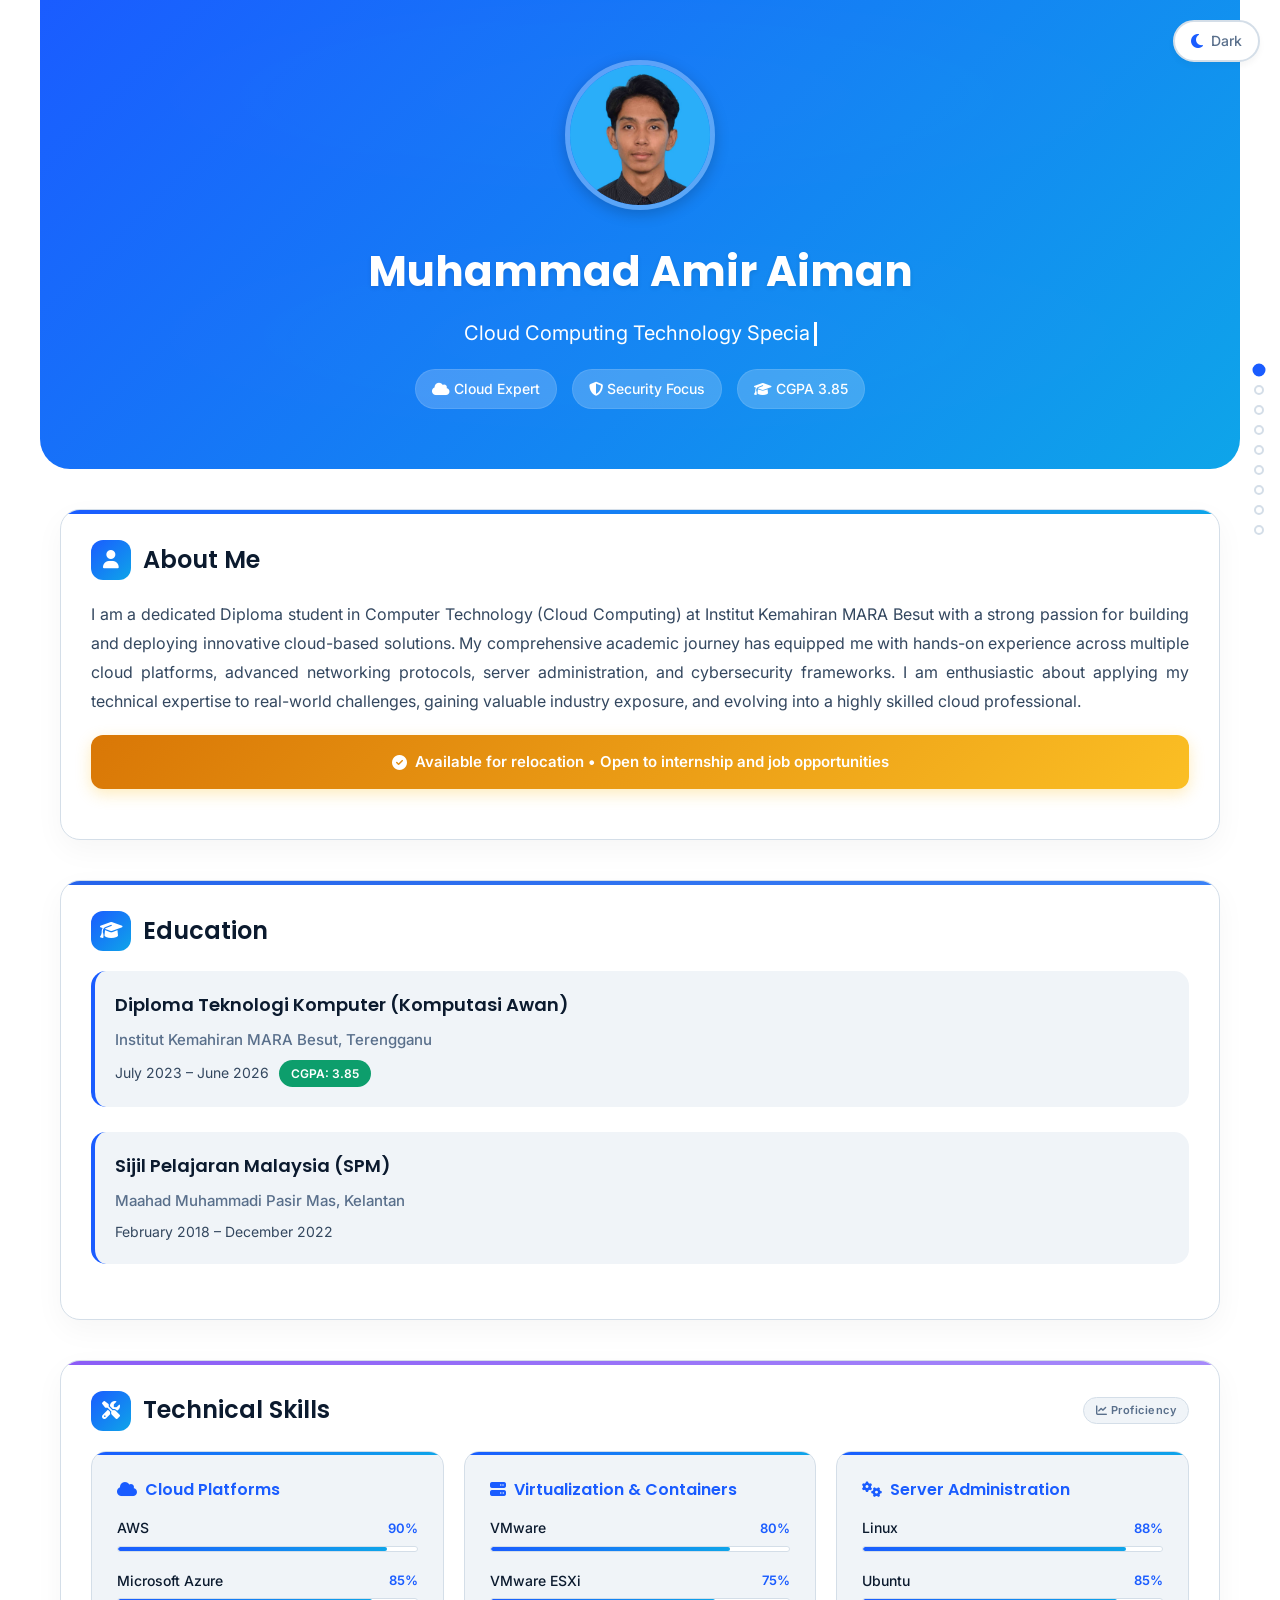
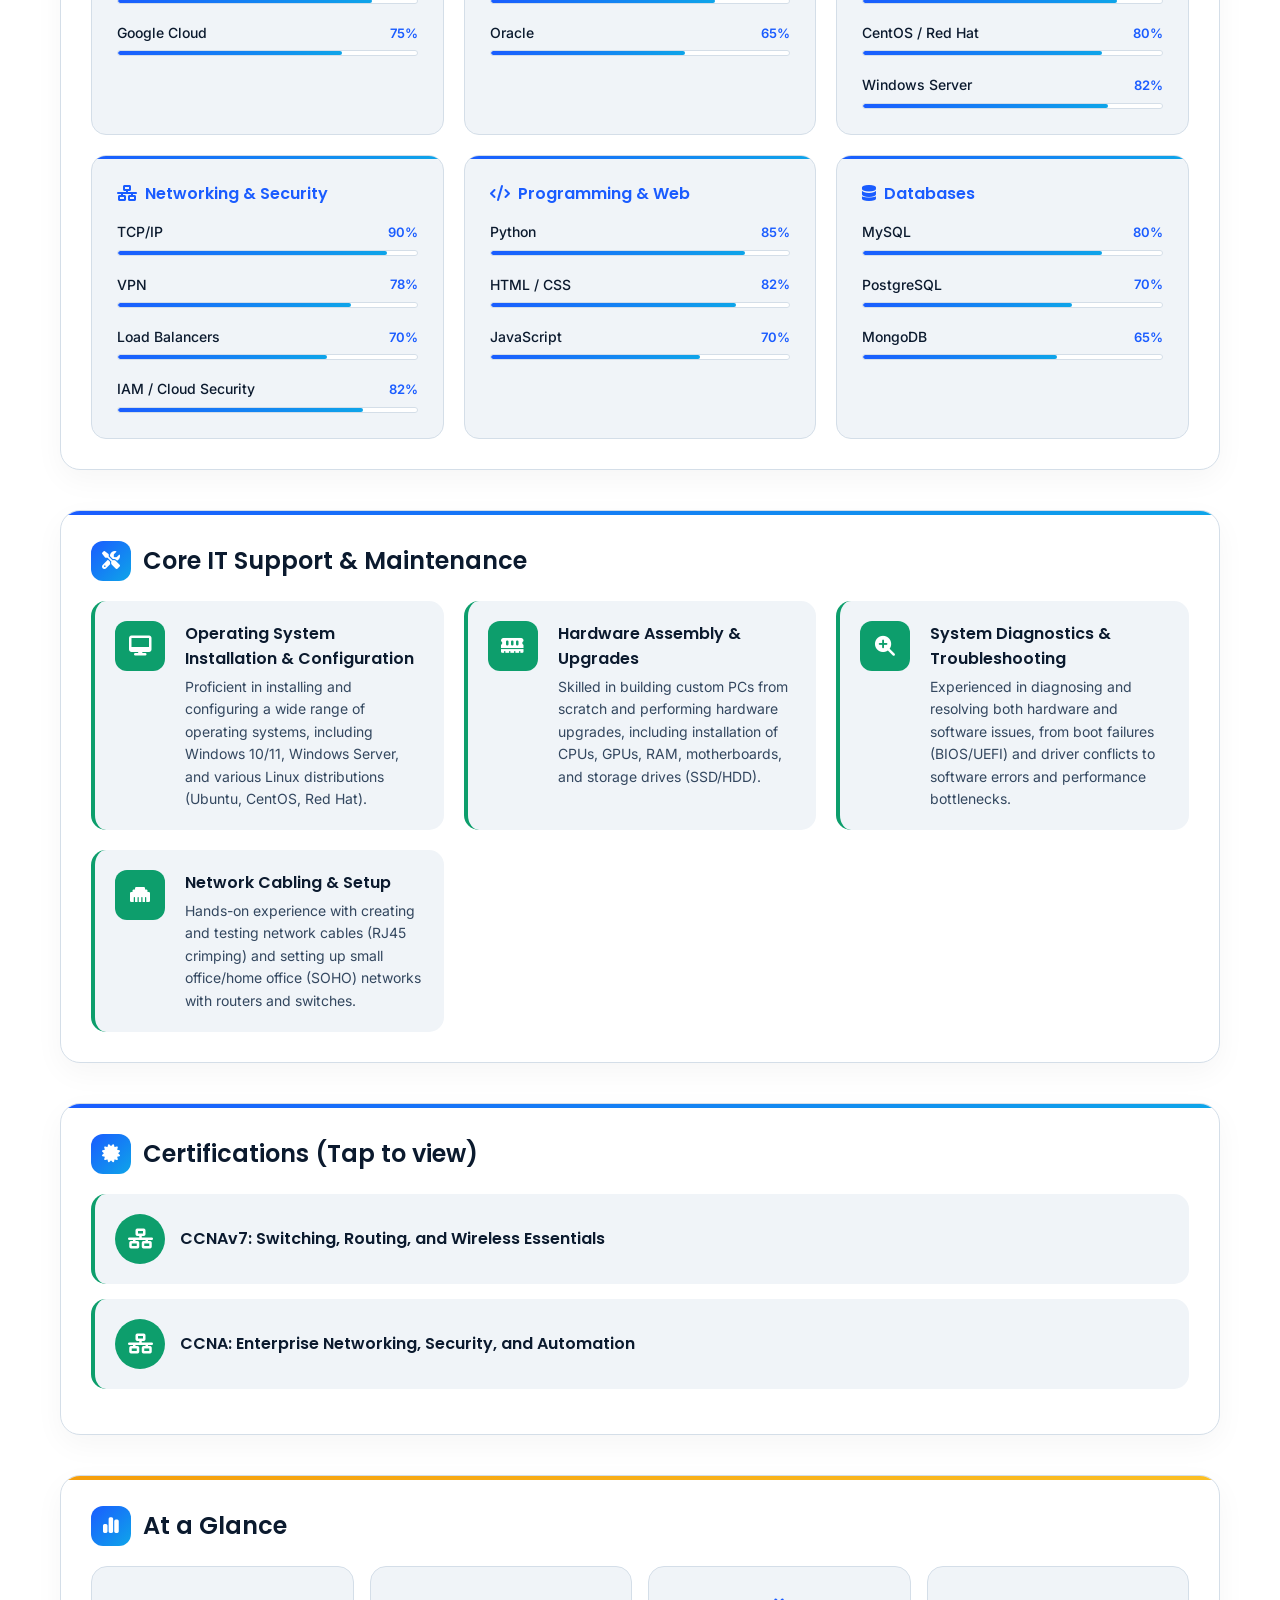
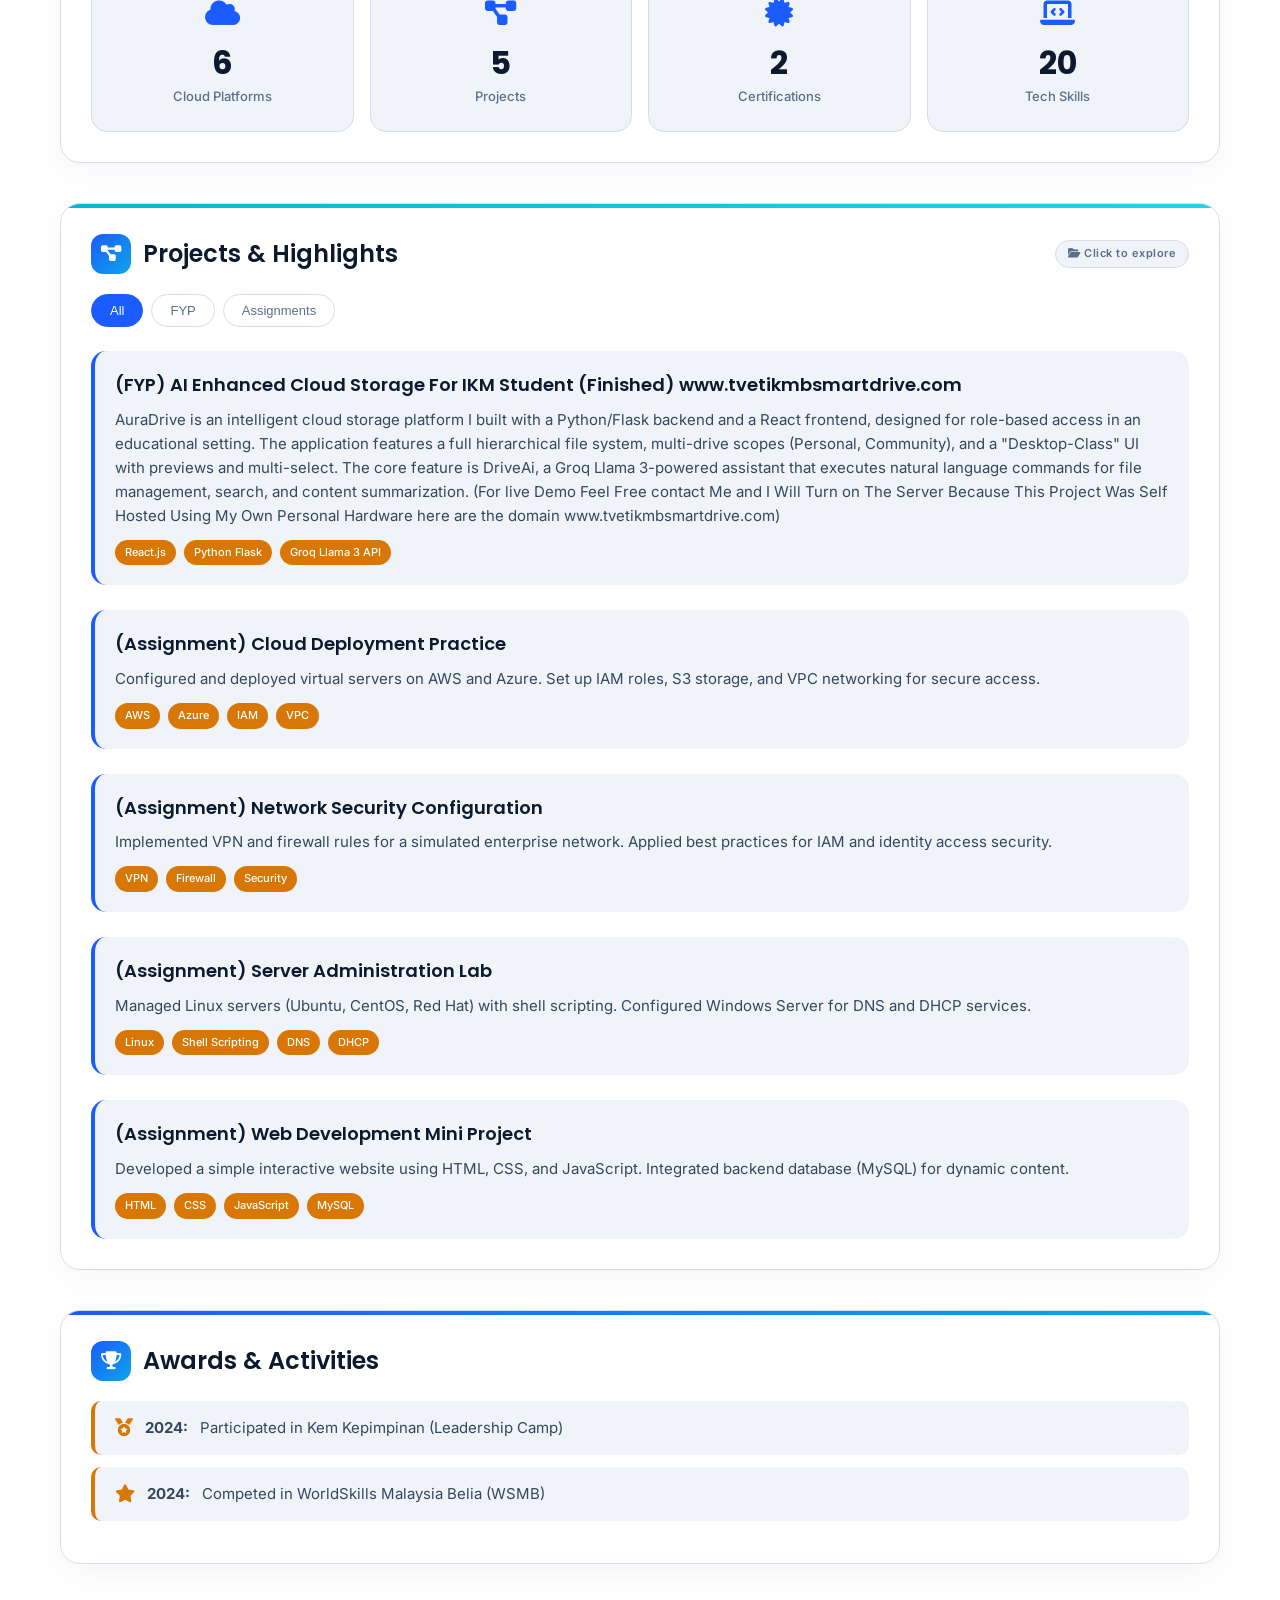
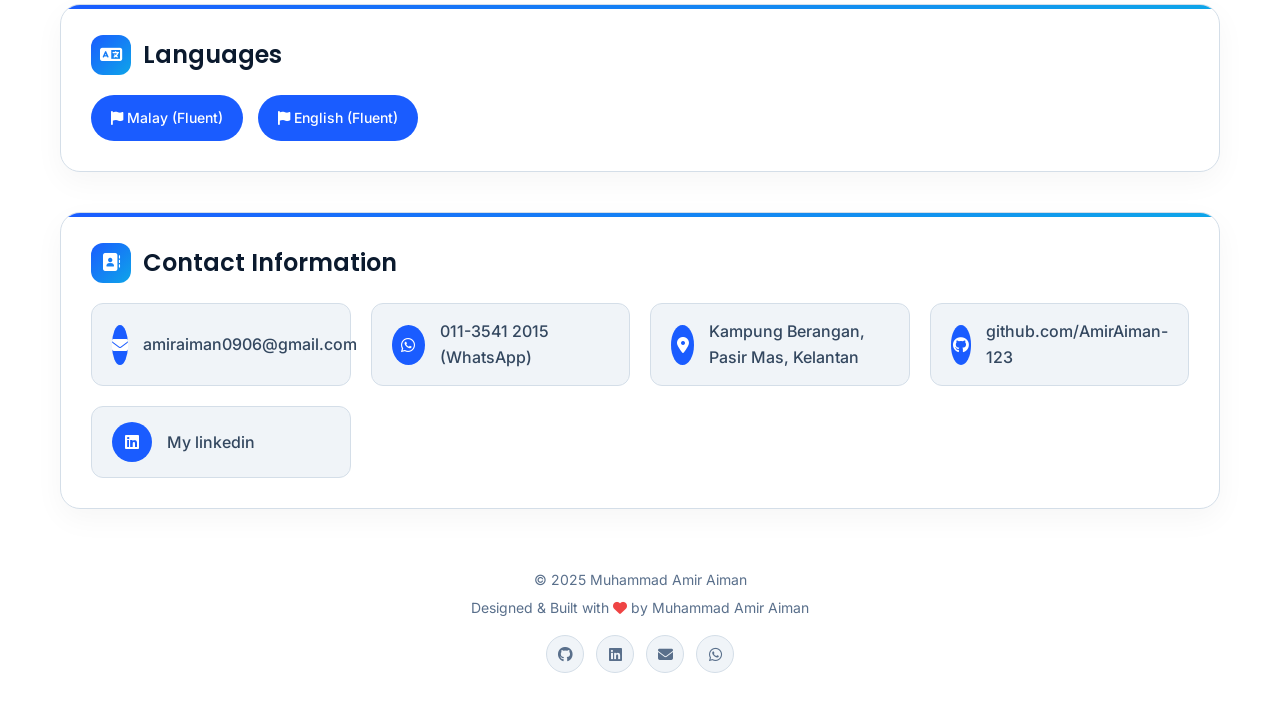
==== commit 8ce91474: "Describe your updates here" ====
--- a/index.html
+++ b/index.html
@@ -14,37 +14,37 @@
         :root {
             /* Light Theme */
             --bg-primary: #ffffff;
-            --bg-secondary: #f8fafc;
+            --bg-secondary: #f0f4f8;
             --bg-card: #ffffff;
-            --text-primary: #1e293b;
-            --text-secondary: #64748b;
-            --text-accent: #475569;
-            --accent-blue: #2563eb;
-            --accent-blue-light: #3b82f6;
-            --accent-green: #10b981;
-            --accent-amber: #f59e0b;
-            --border-color: #e2e8f0;
-            --shadow-light: rgba(0, 0, 0, 0.05);
-            --shadow-medium: rgba(0, 0, 0, 0.1);
-            --gradient-bg: linear-gradient(135deg, #667eea 0%, #764ba2 100%);
+            --text-primary: #0b1a2e;
+            --text-secondary: #596f8b;
+            --text-accent: #33475f;
+            --accent-blue: #1a5cff;
+            --accent-blue-light: #4a7cff;
+            --accent-green: #0d9e6c;
+            --accent-amber: #d97706;
+            --border-color: #d4dee8;
+            --shadow-light: rgba(0, 0, 0, 0.04);
+            --shadow-medium: rgba(0, 0, 0, 0.08);
+            --gradient-bg: linear-gradient(135deg, #1a5cff 0%, #0ea5e9 100%);
         }
         
         [data-theme="dark"] {
             /* Dark Theme */
-            --bg-primary: #0f172a;
-            --bg-secondary: #1e293b;
-            --bg-card: #1e293b;
-            --text-primary: #f1f5f9;
-            --text-secondary: #94a3b8;
-            --text-accent: #cbd5e1;
-            --accent-blue: #3b82f6;
-            --accent-blue-light: #60a5fa;
+            --bg-primary: #080d1a;
+            --bg-secondary: #111b2e;
+            --bg-card: #111b2e;
+            --text-primary: #eaf0f8;
+            --text-secondary: #7c8fac;
+            --text-accent: #a5b7ce;
+            --accent-blue: #4a86ff;
+            --accent-blue-light: #7aa6ff;
             --accent-green: #34d399;
             --accent-amber: #fbbf24;
-            --border-color: #334155;
-            --shadow-light: rgba(0, 0, 0, 0.3);
-            --shadow-medium: rgba(0, 0, 0, 0.5);
-            --gradient-bg: linear-gradient(135deg, #1e293b 0%, #334155 100%);
+            --border-color: #253046;
+            --shadow-light: rgba(0, 0, 0, 0.35);
+            --shadow-medium: rgba(0, 0, 0, 0.55);
+            --gradient-bg: linear-gradient(135deg, #1a5cff 0%, #0ea5e9 100%);
         }
         
         /* General styles */
@@ -64,19 +64,25 @@
             min-height: 100vh;
         }
                 /* --- Core IT Support & Maintenance Section --- */
-        .maintenance-list {
-            list-style: none;
+        .maintenance-grid {
+            display: grid;
+            grid-template-columns: repeat(auto-fit, minmax(320px, 1fr));
+            gap: 20px;
             margin-top: 20px;
-            padding: 0;
-        }
-        .maintenance-list li {
+        }
+        .maintenance-item {
+            background: var(--bg-secondary);
+            padding: 20px;
+            border-radius: 15px;
+            border-left: 4px solid var(--accent-green);
             display: flex;
             align-items: flex-start;
             gap: 20px;
-            margin-bottom: 25px;
-        }
-        .maintenance-list li:last-child {
-            margin-bottom: 0;
+            transition: all 0.3s ease;
+        }
+        .maintenance-item:hover {
+            transform: translateX(5px);
+            box-shadow: 0 5px 15px var(--shadow-light);
         }
         .maintenance-icon {
             background: var(--accent-green);
@@ -88,6 +94,7 @@
             align-items: center;
             justify-content: center;
             font-size: 20px;
+            flex-shrink: 0;
         }
         .maintenance-title {
             font-family: 'Poppins', sans-serif;
@@ -1283,36 +1290,36 @@
                     <div class="section-icon"><i class="fas fa-screwdriver-wrench"></i></div>
                     Core IT Support & Maintenance
                 </h2>
-                <ul class="maintenance-list">
-                    <li>
+                <div class="maintenance-grid">
+                    <div class="maintenance-item">
                         <div class="maintenance-icon"><i class="fas fa-desktop"></i></div>
                         <div>
                             <div class="maintenance-title">Operating System Installation & Configuration</div>
                             <div class="maintenance-description">Proficient in installing and configuring a wide range of operating systems, including Windows 10/11, Windows Server, and various Linux distributions (Ubuntu, CentOS, Red Hat).</div>
                         </div>
-                    </li>
-                    <li>
+                    </div>
+                    <div class="maintenance-item">
                         <div class="maintenance-icon"><i class="fas fa-memory"></i></div>
                         <div>
                             <div class="maintenance-title">Hardware Assembly & Upgrades</div>
                             <div class="maintenance-description">Skilled in building custom PCs from scratch and performing hardware upgrades, including installation of CPUs, GPUs, RAM, motherboards, and storage drives (SSD/HDD).</div>
                         </div>
-                    </li>
-                    <li>
+                    </div>
+                    <div class="maintenance-item">
                         <div class="maintenance-icon"><i class="fas fa-search-plus"></i></div>
                         <div>
                             <div class="maintenance-title">System Diagnostics & Troubleshooting</div>
                             <div class="maintenance-description">Experienced in diagnosing and resolving both hardware and software issues, from boot failures (BIOS/UEFI) and driver conflicts to software errors and performance bottlenecks.</div>
                         </div>
-                    </li>
-                     <li>
+                    </div>
+                    <div class="maintenance-item">
                         <div class="maintenance-icon"><i class="fas fa-ethernet"></i></div>
                         <div>
                             <div class="maintenance-title">Network Cabling & Setup</div>
                             <div class="maintenance-description">Hands-on experience with creating and testing network cables (RJ45 crimping) and setting up small office/home office (SOHO) networks with routers and switches.</div>
                         </div>
-                    </li>
-                </ul>
+                    </div>
+                </div>
             </div>
         </section>
           
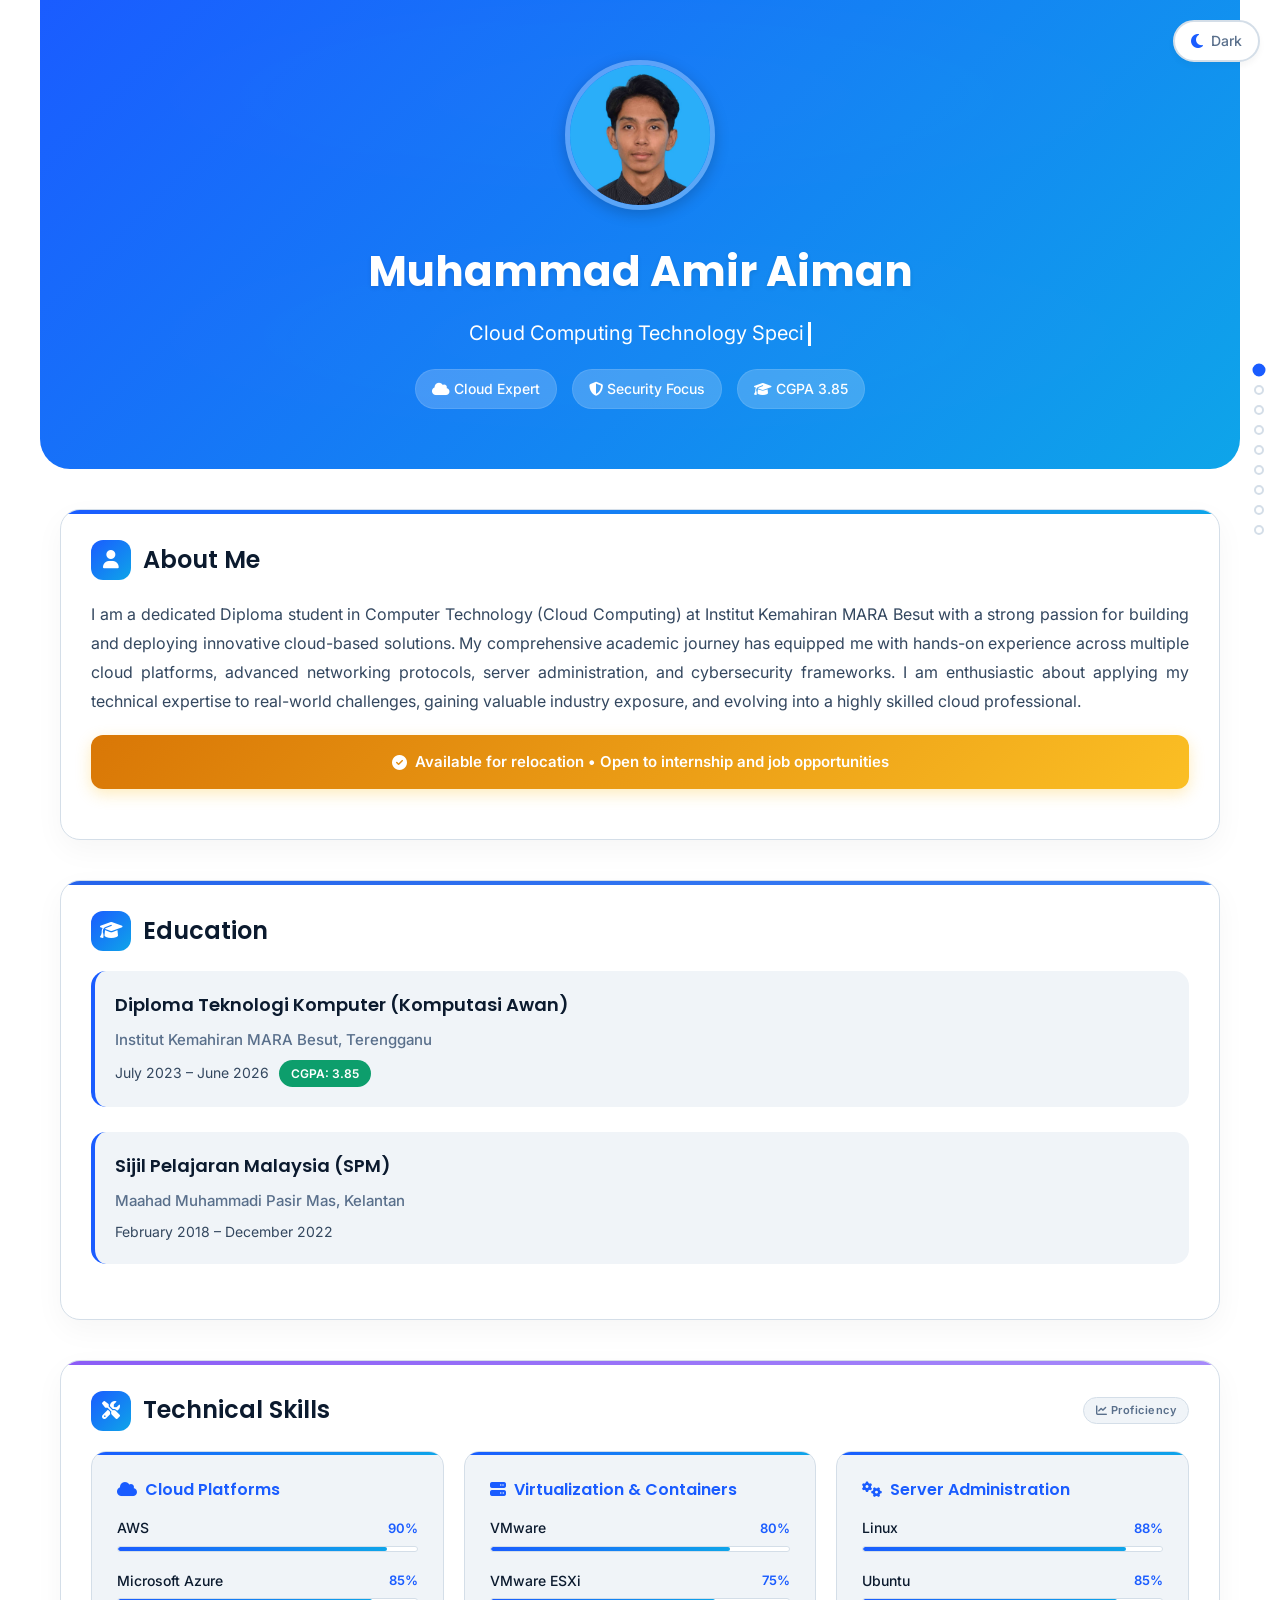
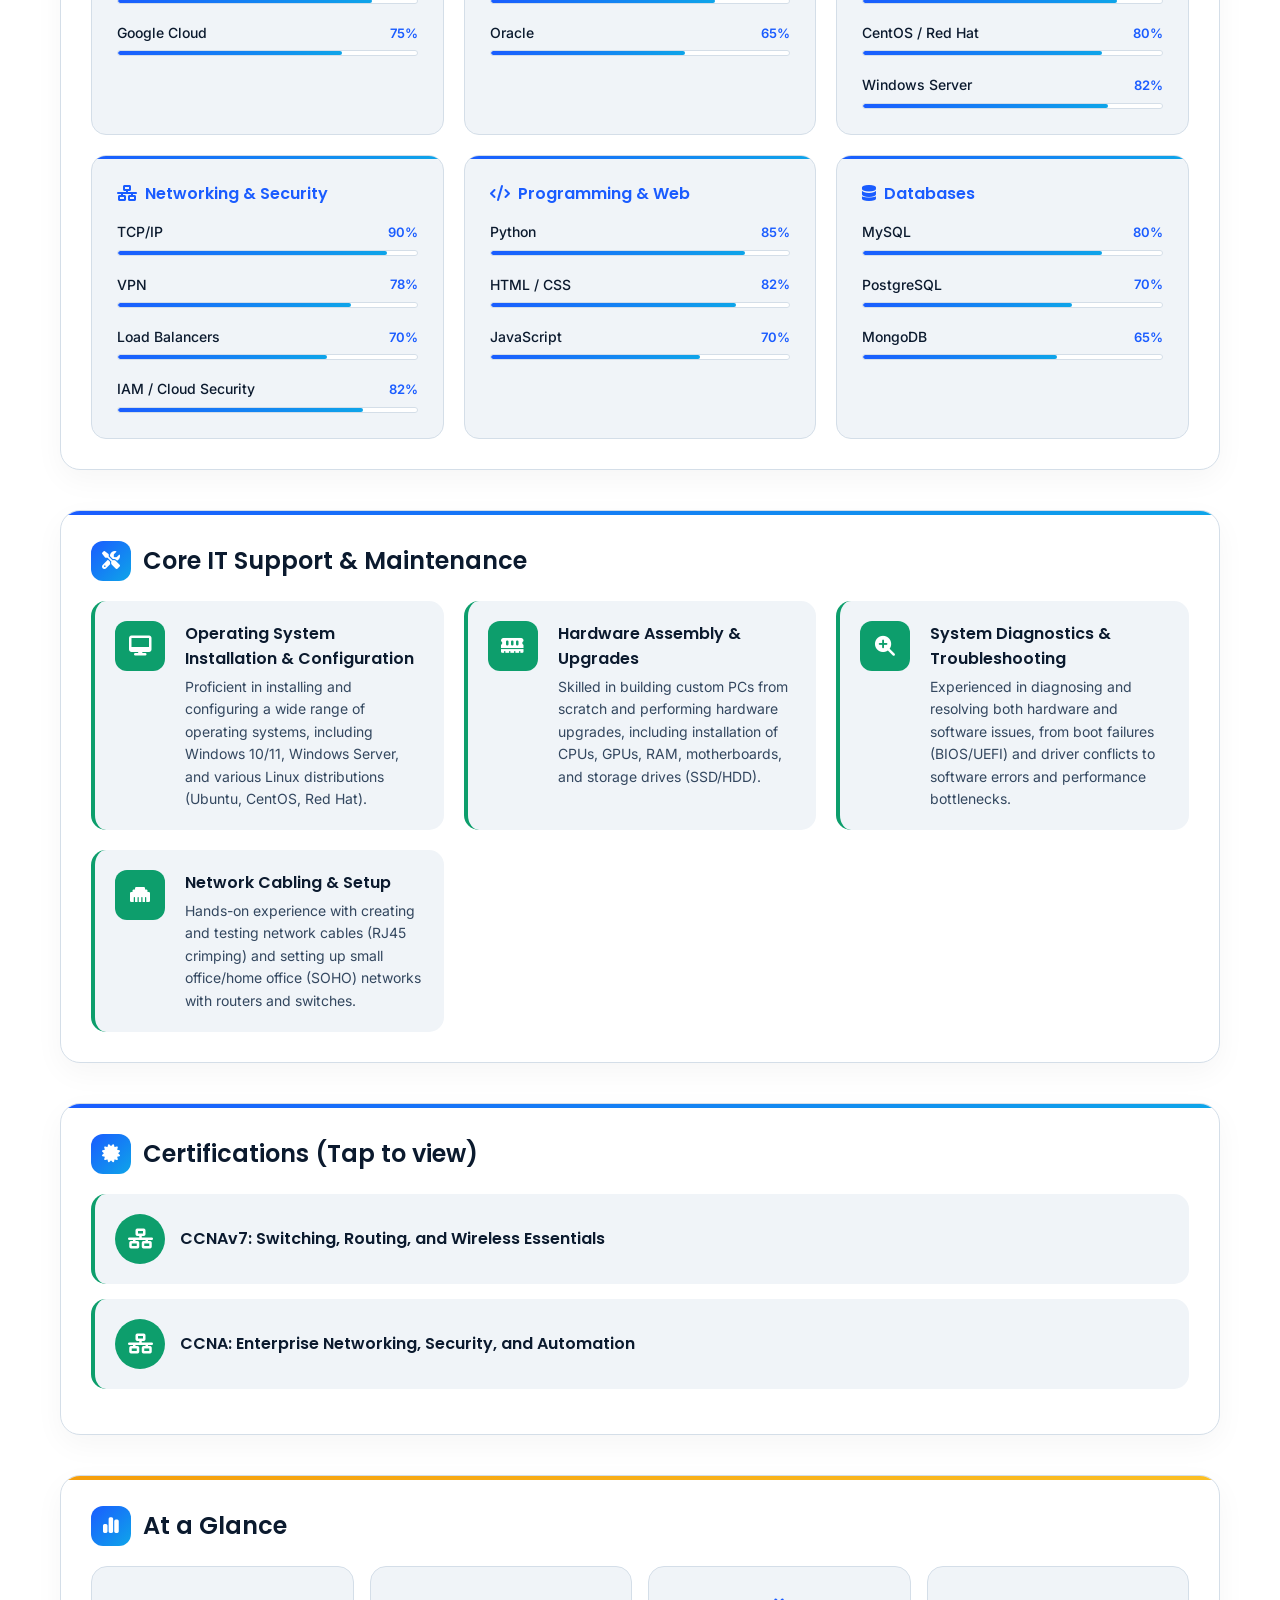
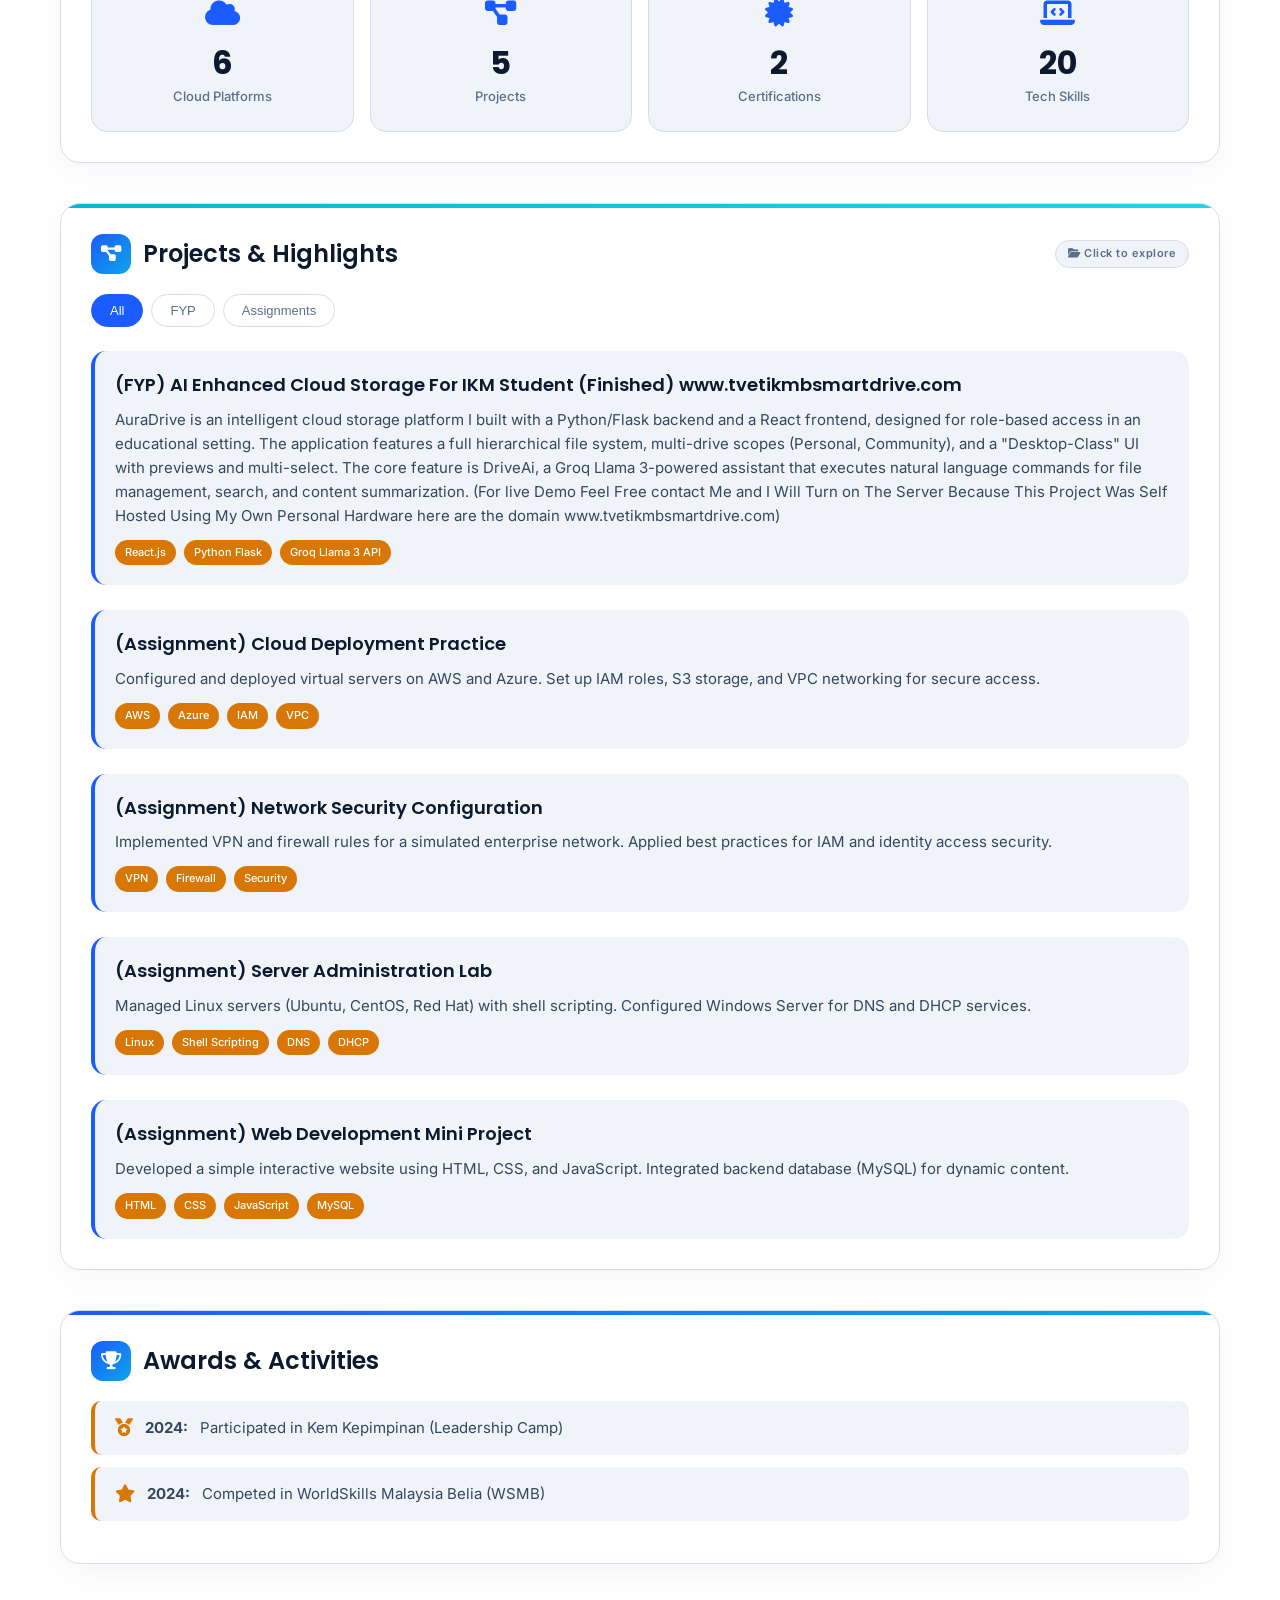
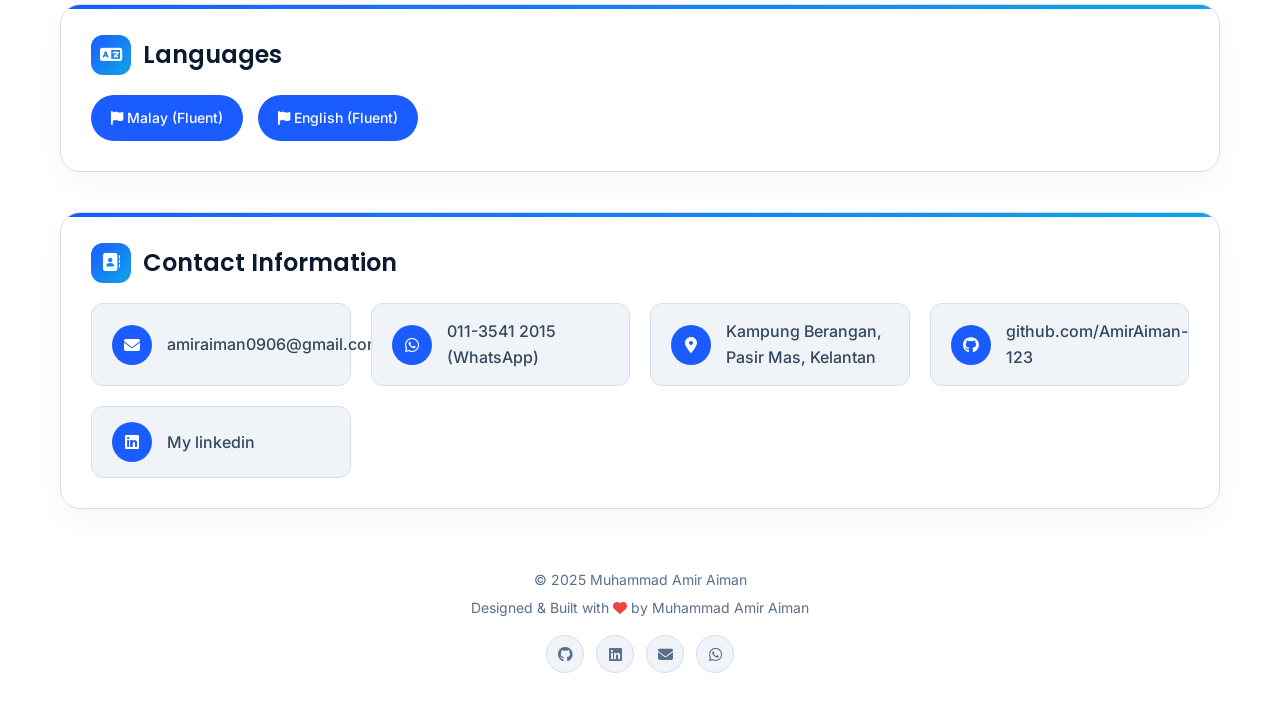
==== commit a3429c4c: "Describe your updates here" ====
--- a/index.html
+++ b/index.html
@@ -548,6 +548,8 @@
         .contact-icon {
             width: 40px;
             height: 40px;
+            min-width: 40px;
+            min-height: 40px;
             background: var(--accent-blue);
             border-radius: 50%;
             display: flex;
@@ -555,6 +557,7 @@
             justify-content: center;
             color: white;
             font-size: 16px;
+            flex-shrink: 0;
         }
         
         .contact-text {
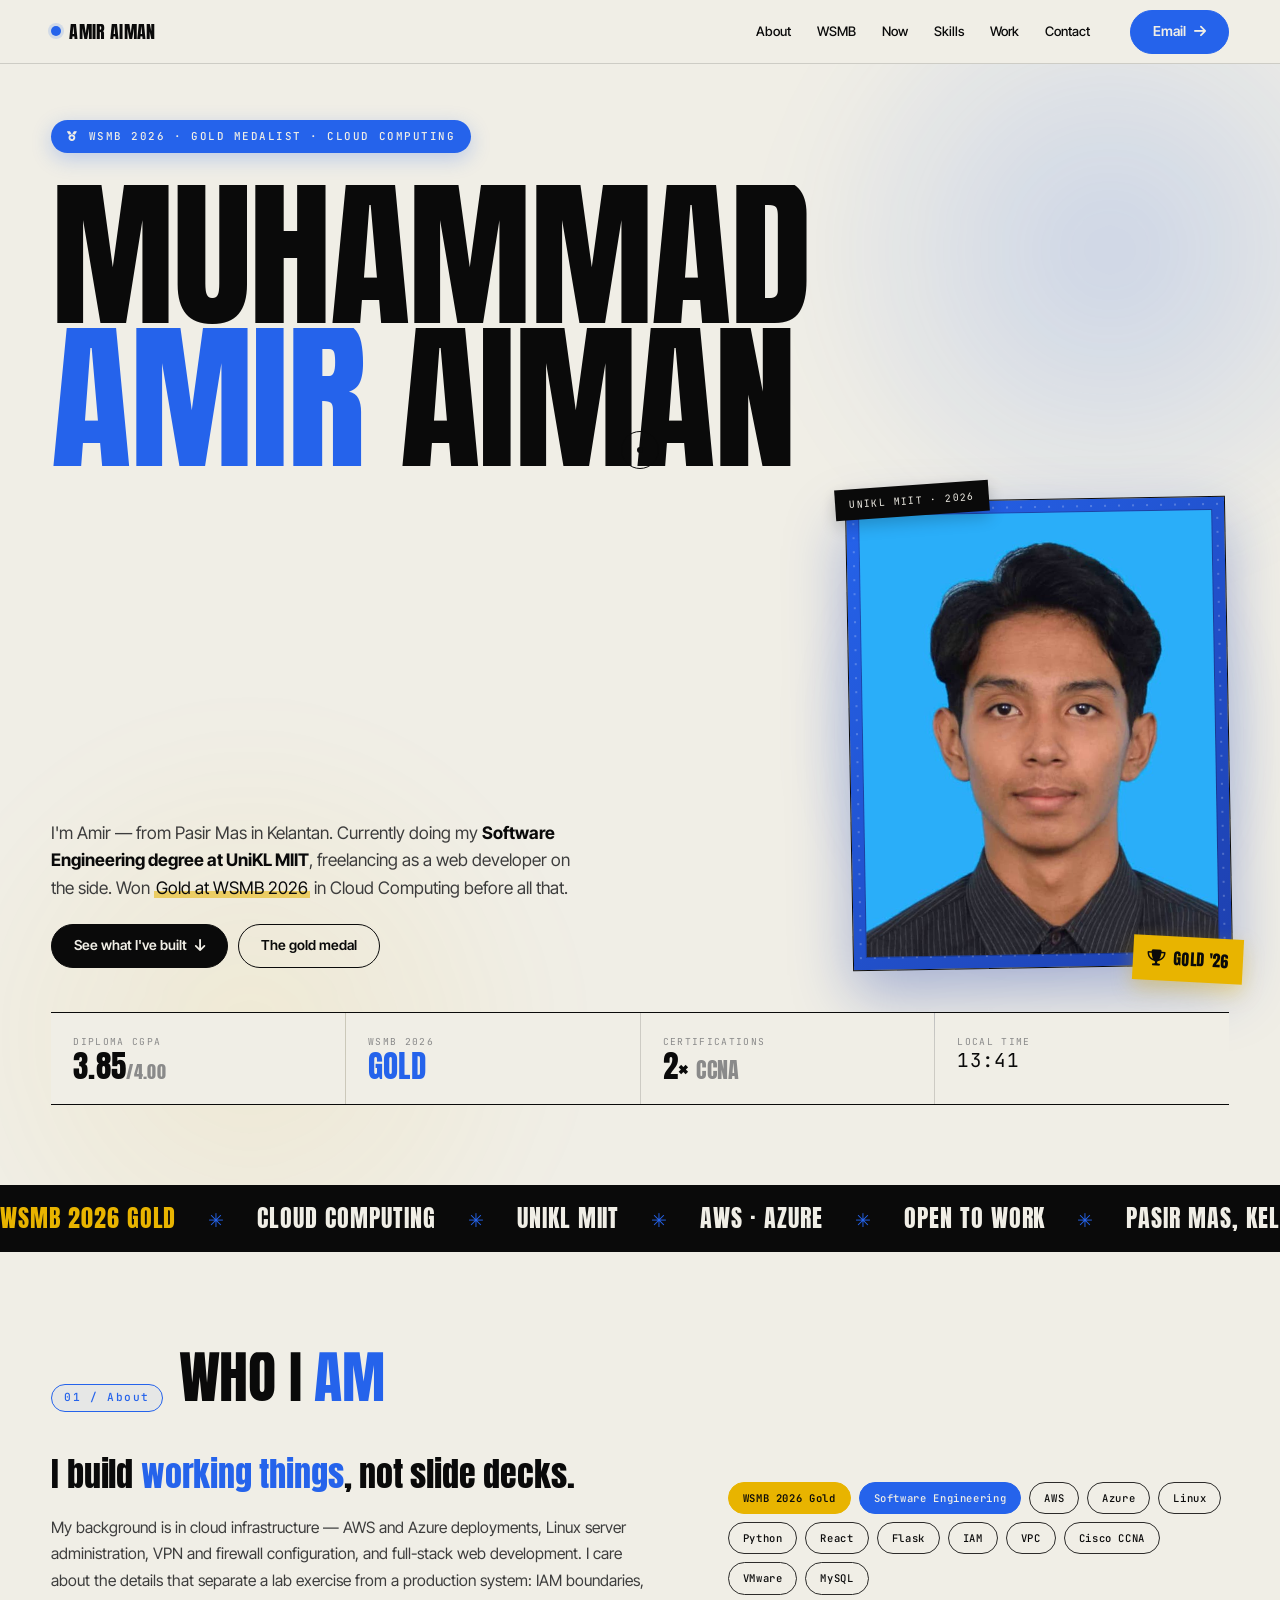
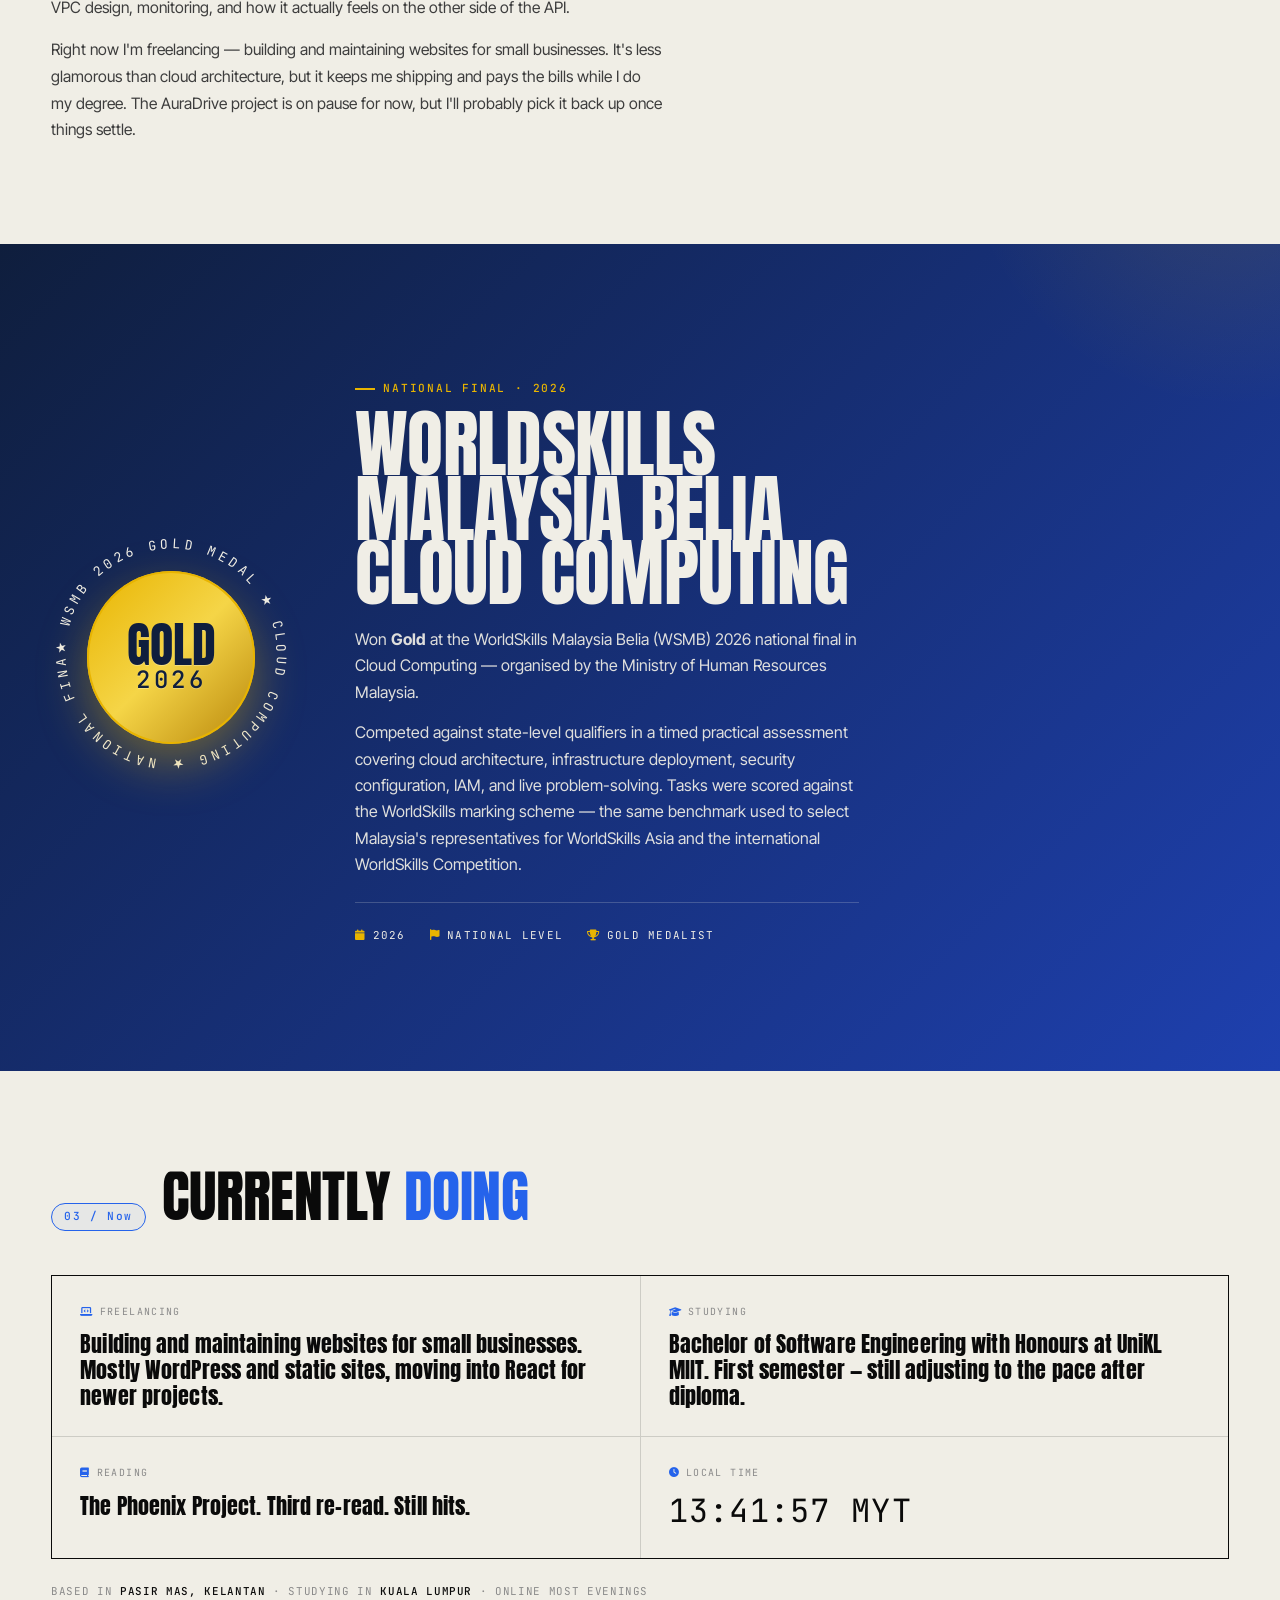
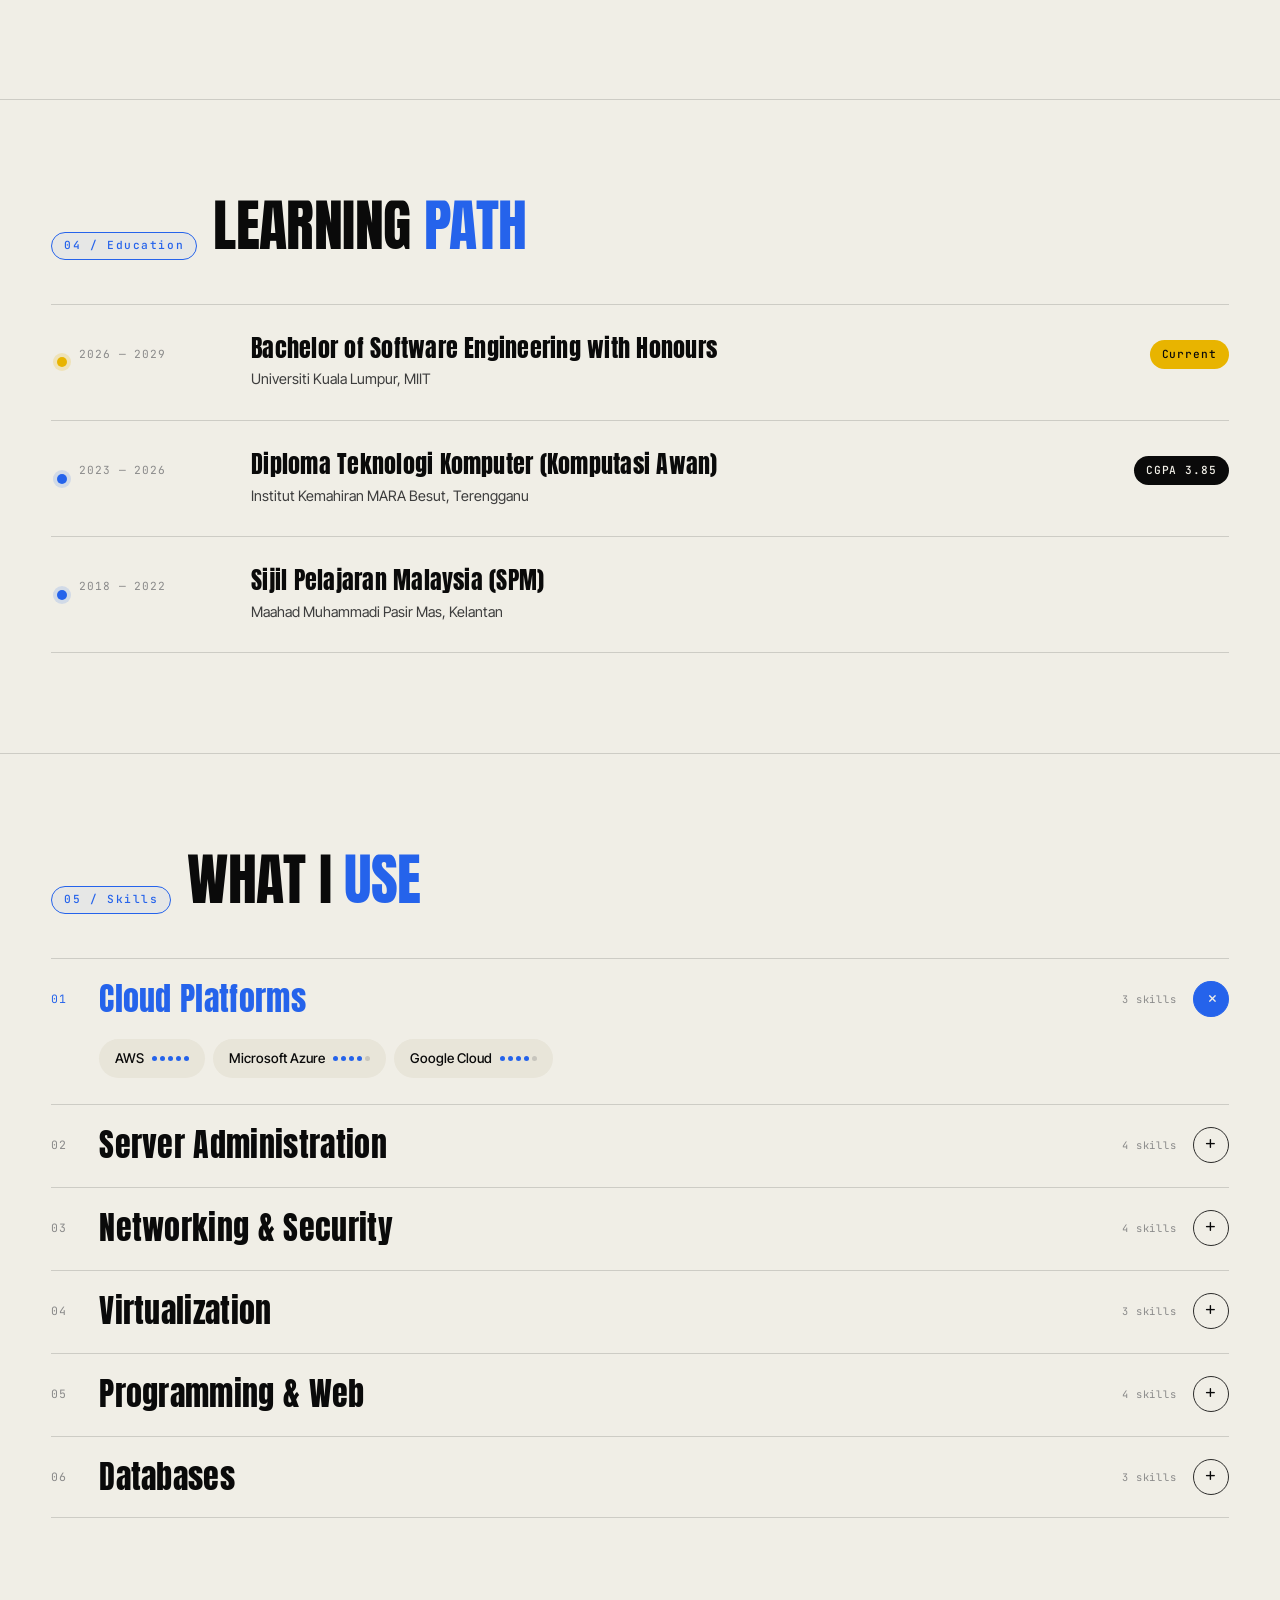
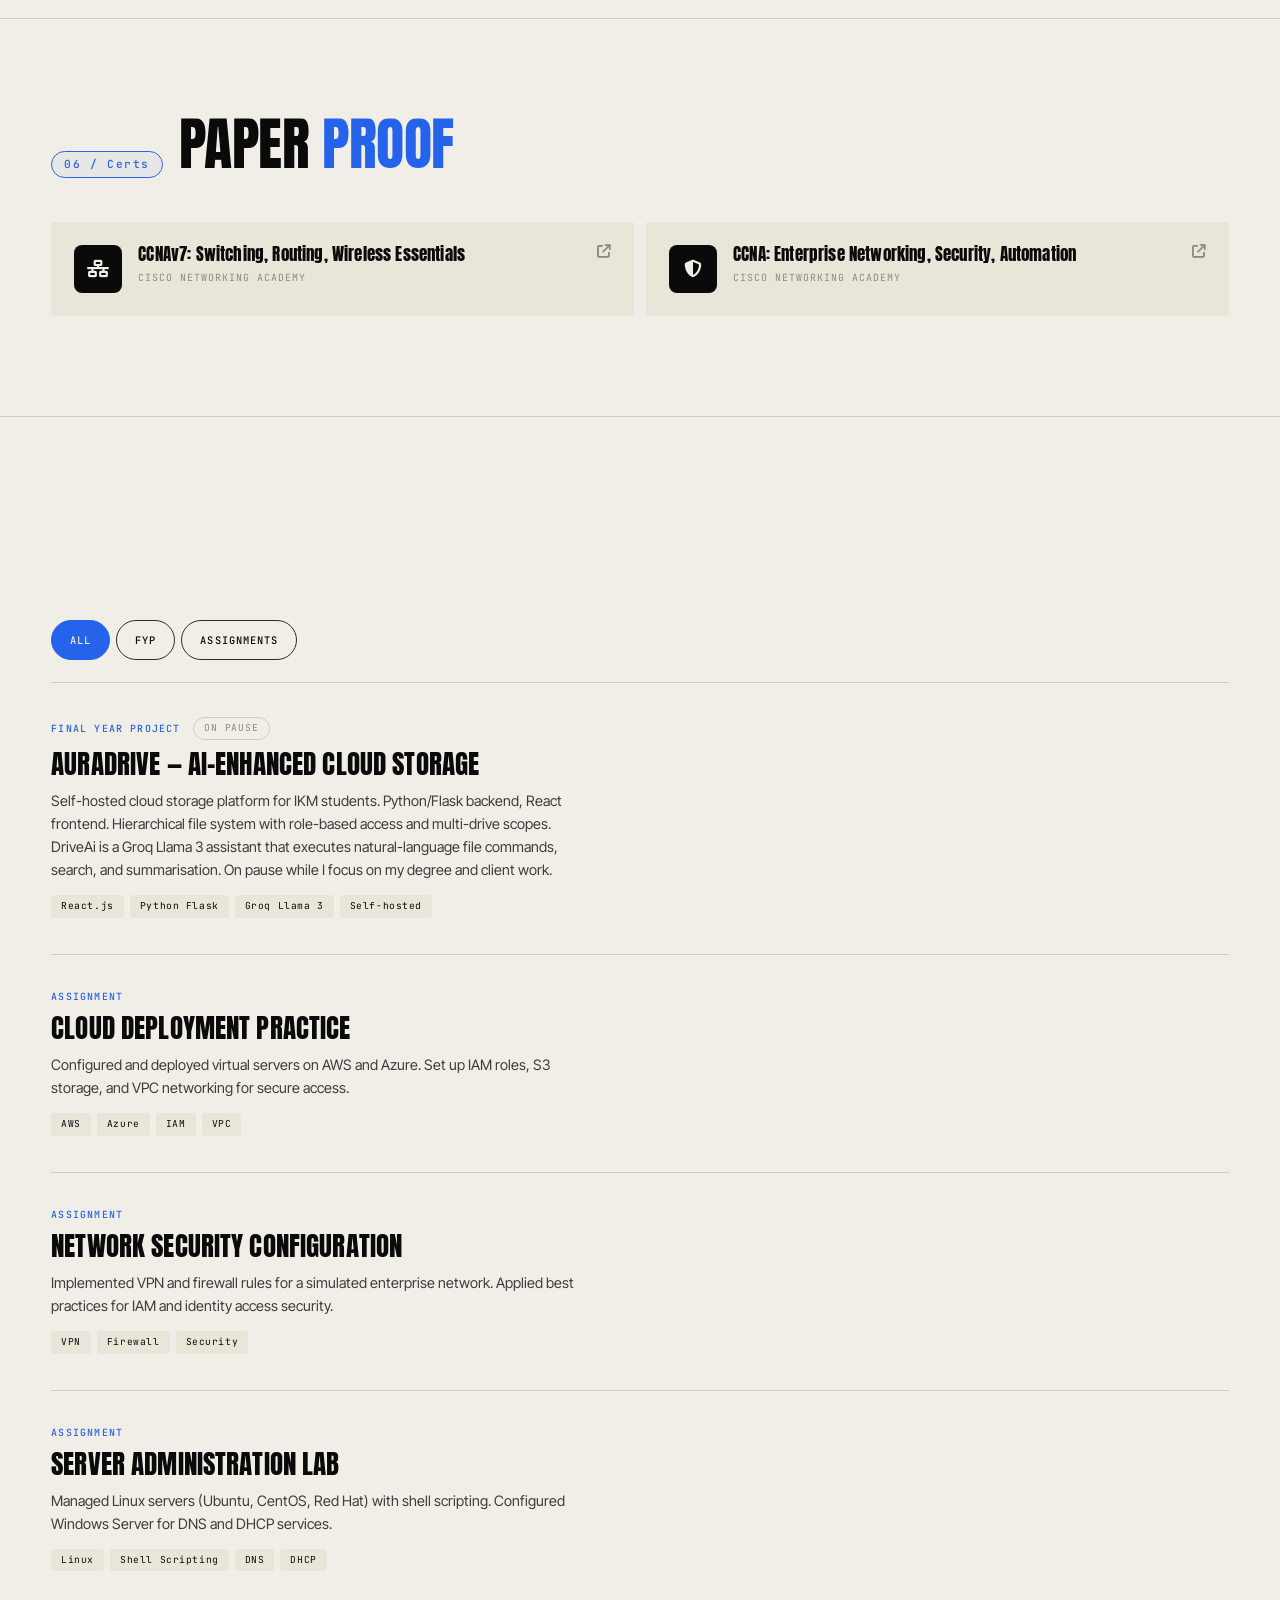
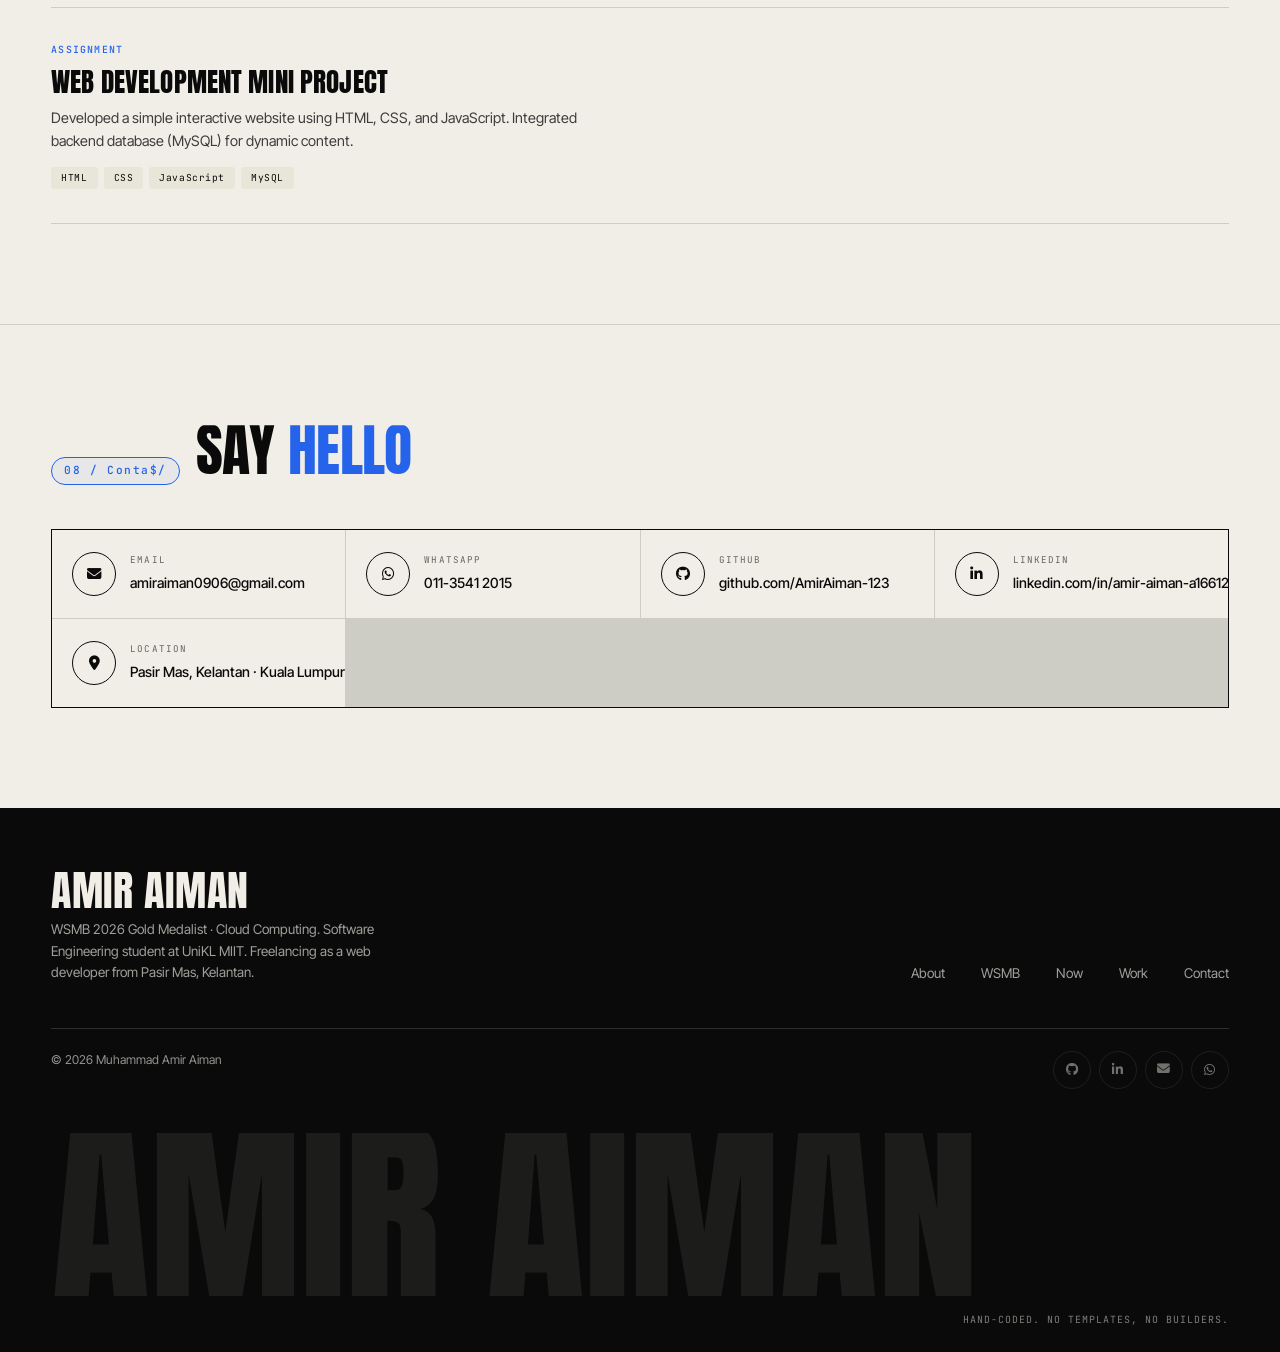
==== commit 9699e3f2: "Update index.html" ====
--- a/index.html
+++ b/index.html
@@ -1,1838 +1,1373 @@
 <!DOCTYPE html>
 <html lang="en">
 <head>
-    <meta charset="UTF-8">
-    <meta name="viewport" content="width=device-width, initial-scale=1.0">
-    <title>Muhammad Amir Aiman - Professional Portfolio</title>
-    <link rel="stylesheet" href="https://cdnjs.cloudflare.com/ajax/libs/font-awesome/6.4.0/css/all.min.css">
-    <style>
-        /* Import Google Fonts */
-        @import url('https://fonts.googleapis.com/css2?family=Inter:wght@300;400;500;600;700&display=swap');
-        @import url('https://fonts.googleapis.com/css2?family=Poppins:wght@300;400;500;600;700&display=swap');
-        
-        /* Define CSS variables for themes */
-        :root {
-            /* Light Theme */
-            --bg-primary: #ffffff;
-            --bg-secondary: #f0f4f8;
-            --bg-card: #ffffff;
-            --text-primary: #0b1a2e;
-            --text-secondary: #596f8b;
-            --text-accent: #33475f;
-            --accent-blue: #1a5cff;
-            --accent-blue-light: #4a7cff;
-            --accent-green: #0d9e6c;
-            --accent-amber: #d97706;
-            --border-color: #d4dee8;
-            --shadow-light: rgba(0, 0, 0, 0.04);
-            --shadow-medium: rgba(0, 0, 0, 0.08);
-            --gradient-bg: linear-gradient(135deg, #1a5cff 0%, #0ea5e9 100%);
-        }
-        
-        [data-theme="dark"] {
-            /* Dark Theme */
-            --bg-primary: #080d1a;
-            --bg-secondary: #111b2e;
-            --bg-card: #111b2e;
-            --text-primary: #eaf0f8;
-            --text-secondary: #7c8fac;
-            --text-accent: #a5b7ce;
-            --accent-blue: #4a86ff;
-            --accent-blue-light: #7aa6ff;
-            --accent-green: #34d399;
-            --accent-amber: #fbbf24;
-            --border-color: #253046;
-            --shadow-light: rgba(0, 0, 0, 0.35);
-            --shadow-medium: rgba(0, 0, 0, 0.55);
-            --gradient-bg: linear-gradient(135deg, #1a5cff 0%, #0ea5e9 100%);
-        }
-        
-        /* General styles */
-        
-        * {
-            margin: 0;
-            padding: 0;
-            box-sizing: border-box;
-        }
-        
-        body {
-            font-family: 'Inter', sans-serif;
-            line-height: 1.6;
-            color: var(--text-primary);
-            background: var(--bg-primary);
-            transition: all 0.3s ease;
-            min-height: 100vh;
-        }
-                /* --- Core IT Support & Maintenance Section --- */
-        .maintenance-grid {
-            display: grid;
-            grid-template-columns: repeat(auto-fit, minmax(320px, 1fr));
-            gap: 20px;
-            margin-top: 20px;
-        }
-        .maintenance-item {
-            background: var(--bg-secondary);
-            padding: 20px;
-            border-radius: 15px;
-            border-left: 4px solid var(--accent-green);
-            display: flex;
-            align-items: flex-start;
-            gap: 20px;
-            transition: all 0.3s ease;
-        }
-        .maintenance-item:hover {
-            transform: translateX(5px);
-            box-shadow: 0 5px 15px var(--shadow-light);
-        }
-        .maintenance-icon {
-            background: var(--accent-green);
-            color: white;
-            min-width: 50px;
-            height: 50px;
-            border-radius: 12px;
-            display: flex;
-            align-items: center;
-            justify-content: center;
-            font-size: 20px;
-            flex-shrink: 0;
-        }
-        .maintenance-title {
-            font-family: 'Poppins', sans-serif;
-            font-weight: 600;
-            font-size: 16px;
-            color: var(--text-primary);
-            margin-bottom: 4px;
-        }
-        .maintenance-description {
-            font-size: 14px;
-            color: var(--text-accent);
-            line-height: 1.6;
-        }
-        .container {
-            max-width: 1200px;
-            margin: 0 auto;
-            padding: 20px;
-        }
-        
-        /* Theme toggle button styling */
-        .theme-toggle {
-            position: fixed;
-            top: 20px;
-            right: 20px;
-            z-index: 1000;
-            background: var(--bg-card);
-            border: 2px solid var(--border-color);
-            border-radius: 50px;
-            padding: 8px 16px;
-            cursor: pointer;
-            display: flex;
-            align-items: center;
-            gap: 8px;
-            transition: all 0.3s ease;
-            box-shadow: 0 4px 6px var(--shadow-light);
-        }
-        
-        .theme-toggle:hover {
-            transform: translateY(-2px);
-            box-shadow: 0 8px 15px var(--shadow-medium);
-        }
-        
-        .theme-toggle i {
-            font-size: 16px;
-            color: var(--accent-blue);
-        }
-        
-        .theme-toggle span {
-            font-size: 14px;
-            font-weight: 500;
-            color: var(--text-secondary);
-        }
-        
-        /* Header section styling */
-        .header {
-            background: var(--gradient-bg);
-            color: white;
-            text-align: center;
-            padding: 60px 40px;
-            margin: -20px -20px 40px -20px;
-            border-radius: 0 0 30px 30px;
-            position: relative;
-            overflow: hidden;
-        }
-        
-        .header::before {
-            content: '';
-            position: absolute;
-            top: 0;
-            left: 0;
-            right: 0;
-            bottom: 0;
-            background: url('data:image/svg+xml,<svg xmlns="http://www.w3.org/2000/svg" viewBox="0 0 100 20"><defs><radialGradient id="a" cx="50%" cy="40%"><stop offset="0%" stop-color="white" stop-opacity="0.1"/><stop offset="100%" stop-color="white" stop-opacity="0"/></radialGradient></defs><rect width="100" height="20" fill="url(%23a)"/></svg>');
-            opacity: 0.1;
-        }
-        
-        .header-content {
-            position: relative;
-            z-index: 1;
-        }
-
-        .profile-picture {
-            width: 150px;
-            height: 150px;
-            border-radius: 50%;
-            border: 5px solid rgba(255, 255, 255, 0.3);
-            margin-bottom: 20px;
-            box-shadow: 0 4px 15px rgba(0,0,0,0.2);
-            animation: fadeInUp 0.8s ease;
-            object-fit: cover;
-        }
-        
-        .name {
-            font-family: 'Poppins', sans-serif;
-            font-size: 42px;
-            font-weight: 700;
-            margin-bottom: 12px;
-            text-shadow: 0 2px 4px rgba(0,0,0,0.1);
-            animation: fadeInUp 0.8s ease;
-        }
-        
-        .title {
-            font-size: 20px;
-            font-weight: 400;
-            opacity: 0.9;
-            margin-bottom: 20px;
-            animation: fadeInUp 0.8s ease 0.2s both;
-        }
-        
-        .header-badges {
-            display: flex;
-            justify-content: center;
-            gap: 15px;
-            flex-wrap: wrap;
-            margin-top: 20px;
-            animation: fadeInUp 0.8s ease 0.4s both;
-        }
-        
-        .badge {
-            background: rgba(255, 255, 255, 0.2);
-            backdrop-filter: blur(10px);
-            padding: 8px 16px;
-            border-radius: 25px;
-            font-size: 14px;
-            font-weight: 500;
-            border: 1px solid rgba(255, 255, 255, 0.1);
-        }
-        
-        /* Section styling */
-        .section {
-            margin-bottom: 40px;
-            opacity: 0;
-            transform: translateY(20px);
-            animation: fadeInUp 0.6s ease forwards;
-        }
-        
-        /* Animation delays for sections */
-        /* Animation delays for sections */
-        .section:nth-child(2) { animation-delay: 0.1s; }
-        .section:nth-child(3) { animation-delay: 0.2s; }
-        .section:nth-child(4) { animation-delay: 0.3s; }
-        .section:nth-child(5) { animation-delay: 0.4s; } /* New Section */
-        .section:nth-child(6) { animation-delay: 0.5s; }
-        .section:nth-child(7) { animation-delay: 0.6s; }
-        .section:nth-child(8) { animation-delay: 0.7s; }
-        .section:nth-child(9) { animation-delay: 0.8s; }
-        .section:nth-child(10) { animation-delay: 0.9s; }
-        
-        .section-card {
-            background: var(--bg-card);
-            border-radius: 20px;
-            padding: 30px;
-            box-shadow: 0 10px 30px var(--shadow-light);
-            border: 1px solid var(--border-color);
-            transition: all 0.3s ease;
-            position: relative;
-            overflow: hidden;
-        }
-        
-        .section-card::before {
-            content: '';
-            position: absolute;
-            top: 0;
-            left: 0;
-            width: 100%;
-            height: 4px;
-            background: var(--gradient-bg);
-            border-radius: 20px 20px 0 0;
-        }
-        
-        .section-card:hover {
-            transform: translateY(-5px);
-            box-shadow: 0 20px 40px var(--shadow-medium);
-        }
-        
-        .section-title {
-            font-family: 'Poppins', sans-serif;
-            font-size: 24px;
-            font-weight: 600;
-            color: var(--text-primary);
-            margin-bottom: 20px;
-            display: flex;
-            align-items: center;
-            gap: 12px;
-        }
-        
-        .section-icon {
-            width: 40px;
-            height: 40px;
-            background: var(--gradient-bg);
-            border-radius: 12px;
-            display: flex;
-            align-items: center;
-            justify-content: center;
-            color: white;
-            font-size: 18px;
-        }
-        
-        /* About section */
-        .about-text {
-            font-size: 16px;
-            line-height: 1.8;
-            text-align: justify;
-            color: var(--text-accent);
-            margin-bottom: 20px;
-        }
-        
-        /* Education and Project sections */
-        .education-item {
-            margin-bottom: 25px;
-        }
-
-        .education-item, .project-item {
-            padding: 20px;
-            background: var(--bg-secondary);
-            border-radius: 15px;
-            border-left: 4px solid var(--accent-blue);
-            transition: all 0.3s ease;
-        }
-        
-        .education-item:hover, .project-item:hover {
-            transform: translateX(5px);
-            box-shadow: 0 5px 15px var(--shadow-light);
-        }
-        
-        .education-title, .project-title {
-            font-family: 'Poppins', sans-serif;
-            font-weight: 600;
-            color: var(--text-primary);
-            font-size: 18px;
-            margin-bottom: 8px;
-        }
-        
-        .education-subtitle, .project-subtitle {
-            color: var(--text-secondary);
-            font-size: 15px;
-            margin: 4px 0;
-            font-weight: 500;
-        }
-        
-        .education-details {
-            color: var(--text-accent);
-            font-size: 14px;
-            margin-top: 8px;
-        }
-        
-        .cgpa {
-            display: inline-block;
-            background: var(--accent-green);
-            color: white;
-            padding: 4px 12px;
-            border-radius: 20px;
-            font-size: 12px;
-            font-weight: 600;
-            margin-left: 10px;
-        }
-        
-        /* Skills section */
-        .skills-grid {
-            display: grid;
-            grid-template-columns: repeat(auto-fit, minmax(280px, 1fr));
-            gap: 20px;
-        }
-        
-        .skill-category {
-            background: var(--bg-secondary);
-            padding: 25px;
-            border-radius: 15px;
-            border: 1px solid var(--border-color);
-            transition: all 0.3s ease;
-            position: relative;
-            overflow: hidden;
-        }
-        
-        .skill-category::before {
-            content: '';
-            position: absolute;
-            top: 0;
-            left: 0;
-            width: 100%;
-            height: 3px;
-            background: var(--gradient-bg);
-        }
-        
-        .skill-category:hover {
-            transform: translateY(-3px);
-            box-shadow: 0 10px 25px var(--shadow-light);
-        }
-        
-        .skill-category-title {
-            font-family: 'Poppins', sans-serif;
-            font-weight: 600;
-            color: var(--accent-blue);
-            font-size: 16px;
-            margin-bottom: 15px;
-            display: flex;
-            align-items: center;
-            gap: 8px;
-        }
-        
-        .skill-tags {
-            display: flex;
-            flex-wrap: wrap;
-            gap: 8px;
-        }
-        
-        .skill-tag {
-            background: var(--accent-blue);
-            color: white;
-            padding: 6px 12px;
-            border-radius: 20px;
-            font-size: 12px;
-            font-weight: 500;
-            transition: all 0.3s ease;
-        }
-        
-        .skill-tag:hover {
-            background: var(--accent-blue-light);
-            transform: translateY(-2px);
-        }
-        
-        /* Certifications section */
-        .cert-item {
-            background: var(--bg-secondary);
-            padding: 20px;
-            border-radius: 15px;
-            border-left: 4px solid var(--accent-green);
-            display: flex;
-            align-items: center;
-            gap: 15px;
-            transition: all 0.3s ease;
-            margin-bottom: 15px;
-            text-decoration: none; /* Remove underline from link */
-            color: var(--text-primary);
-        }
-        
-        .cert-item:hover {
-            transform: translateX(5px);
-            box-shadow: 0 5px 15px var(--shadow-light);
-        }
-        
-        .cert-icon {
-            width: 50px;
-            height: 50px;
-            background: var(--accent-green);
-            border-radius: 50%;
-            display: flex;
-            align-items: center;
-            justify-content: center;
-            color: white;
-            font-size: 20px;
-        }
-        
-        .cert-title {
-            font-family: 'Poppins', sans-serif;
-            font-weight: 600;
-            color: var(--text-primary);
-            font-size: 16px;
-        }
-
-        /* Projects section */
-        .project-link {
-            display: block;
-            text-decoration: none;
-            color: inherit;
-            margin-bottom: 25px;
-        }
-
-        .project-link:last-child {
-            margin-bottom: 0;
-        }
-
-        .project-description {
-            font-size: 15px;
-            color: var(--text-accent);
-            margin-top: 8px;
-            line-height: 1.6;
-        }
-        
-        .project-tech {
-            display: flex;
-            gap: 8px;
-            margin-top: 12px;
-            flex-wrap: wrap;
-        }
-        
-        .tech-tag {
-            background: var(--accent-amber);
-            color: white;
-            padding: 4px 10px;
-            border-radius: 15px;
-            font-size: 11px;
-            font-weight: 500;
-        }
-        
-        /* Awards & Activities section */
-        .awards-list {
-            list-style: none;
-        }
-        
-        .awards-list li {
-            padding: 15px 20px;
-            margin-bottom: 12px;
-            background: var(--bg-secondary);
-            border-radius: 10px;
-            border-left: 4px solid var(--accent-amber);
-            font-size: 15px;
-            color: var(--text-accent);
-            transition: all 0.3s ease;
-            display: flex;
-            align-items: center;
-            gap: 12px;
-        }
-        
-        .awards-list li:hover {
-            transform: translateX(5px);
-            box-shadow: 0 3px 10px var(--shadow-light);
-        }
-        
-        .award-icon {
-            color: var(--accent-amber);
-            font-size: 18px;
-        }
-        
-        /* Contact section */
-        .contact-grid {
-            display: grid;
-            grid-template-columns: repeat(auto-fit, minmax(250px, 1fr));
-            gap: 20px;
-        }
-        
-        .contact-item {
-            display: flex;
-            align-items: center;
-            gap: 15px;
-            font-size: 16px;
-            color: var(--text-accent);
-            padding: 15px 20px;
-            background: var(--bg-secondary);
-            border-radius: 12px;
-            transition: all 0.3s ease;
-            border: 1px solid var(--border-color);
-            text-decoration: none; /* Remove underline for links */
-        }
-        
-        .contact-item:hover {
-            transform: translateY(-2px);
-            box-shadow: 0 5px 15px var(--shadow-light);
-        }
-        
-        .contact-icon {
-            width: 40px;
-            height: 40px;
-            min-width: 40px;
-            min-height: 40px;
-            background: var(--accent-blue);
-            border-radius: 50%;
-            display: flex;
-            align-items: center;
-            justify-content: center;
-            color: white;
-            font-size: 16px;
-            flex-shrink: 0;
-        }
-        
-        .contact-text {
-            font-weight: 500;
-        }
-        
-        /* Languages section */
-        .languages {
-            display: flex;
-            gap: 15px;
-            flex-wrap: wrap;
-        }
-        
-        .language-item {
-            background: var(--accent-blue);
-            color: white;
-            padding: 12px 20px;
-            border-radius: 25px;
-            font-size: 14px;
-            font-weight: 500;
-            transition: all 0.3s ease;
-        }
-        
-        .language-item:hover {
-            background: var(--accent-blue-light);
-            transform: translateY(-2px);
-        }
-        
-        /* Highlight bar */
-        .highlight {
-            background: linear-gradient(135deg, var(--accent-amber), #fbbf24);
-            color: white;
-            padding: 15px 20px;
-            border-radius: 12px;
-            margin: 20px 0;
-            text-align: center;
-            box-shadow: 0 5px 15px rgba(251, 191, 36, 0.3);
-        }
-        
-        .highlight-text {
-            font-size: 15px;
-            font-weight: 600;
-            display: flex;
-            align-items: center;
-            justify-content: center;
-            gap: 8px;
-        }
-        
-        /* Footer styling */
-        .footer {
-            text-align: center;
-            padding: 20px 0;
-            color: var(--text-secondary);
-            font-size: 14px;
-            margin-top: 20px;
-        }
-        
-        .footer-content {
-            max-width: 600px;
-            margin: 0 auto;
-        }
-        
-        .footer-content p {
-            margin-bottom: 5px;
-        }
-
-        /* Keyframe Animations */
-        @keyframes fadeInUp {
-            from {
-                opacity: 0;
-                transform: translateY(30px);
-            }
-            to {
-                opacity: 1;
-                transform: translateY(0);
-            }
-        }
-        
-        @keyframes pulse {
-            0%, 100% {
-                transform: scale(1);
-            }
-            50% {
-                transform: scale(1.05);
-            }
-        }
-        
-        /* Responsive Design */
-        @media (max-width: 768px) {
-            .container {
-                padding: 15px;
-            }
-            
-            .header {
-                padding: 40px 20px;
-                margin: -15px -15px 30px -15px;
-            }
-            
-            .name {
-                font-size: 32px;
-            }
-            
-            .title {
-                font-size: 18px;
-            }
-            
-            .section-card {
-                padding: 20px;
-            }
-            
-            .skills-grid {
-                grid-template-columns: 1fr;
-            }
-            
-            .contact-grid {
-                grid-template-columns: 1fr;
-            }
-            
-            .theme-toggle {
-                top: 10px;
-                right: 10px;
-                padding: 6px 12px;
-            }
-            .profile-picture {
-                width: 120px;
-                height: 120px;
-            }
-        }
-        
-        /* ===== Scroll Progress Bar ===== */
-        .scroll-progress {
-            position: fixed;
-            top: 0;
-            left: 0;
-            height: 3px;
-            background: var(--gradient-bg);
-            z-index: 9999;
-            width: 0%;
-            transition: width 0.1s linear;
-        }
-
-        /* ===== Navigation Bar ===== */
-        .navbar {
-            position: fixed;
-            top: 0;
-            left: 0;
-            right: 0;
-            z-index: 999;
-            background: var(--bg-primary);
-            border-bottom: 1px solid var(--border-color);
-            padding: 0 24px;
-            height: 0;
-            overflow: hidden;
-            opacity: 0;
-            transition: all 0.4s ease;
-            display: flex;
-            align-items: center;
-            justify-content: space-between;
-            backdrop-filter: blur(12px);
-            -webkit-backdrop-filter: blur(12px);
-            background: rgba(var(--bg-primary-rgb, 255, 255, 255), 0.85);
-        }
-
-        .navbar.visible {
-            height: 56px;
-            opacity: 1;
-        }
-
-        [data-theme="dark"] .navbar {
-            background: rgba(15, 23, 42, 0.85);
-        }
-
-        .navbar-logo {
-            font-family: 'Poppins', sans-serif;
-            font-weight: 700;
-            font-size: 18px;
-            color: var(--text-primary);
-            text-decoration: none;
-            display: flex;
-            align-items: center;
-            gap: 8px;
-        }
-
-        .navbar-logo span {
-            background: var(--gradient-bg);
-            -webkit-background-clip: text;
-            -webkit-text-fill-color: transparent;
-            background-clip: text;
-        }
-
-        .navbar-links {
-            display: flex;
-            gap: 4px;
-            list-style: none;
-            align-items: center;
-        }
-
-        .navbar-links a {
-            text-decoration: none;
-            color: var(--text-secondary);
-            font-size: 13px;
-            font-weight: 500;
-            padding: 6px 12px;
-            border-radius: 8px;
-            transition: all 0.3s ease;
-            position: relative;
-        }
-
-        .navbar-links a:hover,
-        .navbar-links a.active {
-            color: var(--accent-blue);
-            background: var(--bg-secondary);
-        }
-
-        .navbar-links a.active::after {
-            content: '';
-            position: absolute;
-            bottom: 0;
-            left: 50%;
-            transform: translateX(-50%);
-            width: 16px;
-            height: 2px;
-            background: var(--accent-blue);
-            border-radius: 2px;
-        }
-
-        /* Mobile nav toggle */
-        .nav-toggle {
-            display: none;
-            background: none;
-            border: none;
-            color: var(--text-primary);
-            font-size: 22px;
-            cursor: pointer;
-            padding: 4px;
-        }
-
-        @media (max-width: 768px) {
-            .nav-toggle { display: block; }
-            .navbar-links {
-                position: absolute;
-                top: 56px;
-                left: 0;
-                right: 0;
-                flex-direction: column;
-                background: var(--bg-primary);
-                border-bottom: 1px solid var(--border-color);
-                padding: 12px;
-                gap: 2px;
-                display: none;
-            }
-            .navbar-links.open { display: flex; }
-            .navbar-links a { padding: 10px 16px; width: 100%; }
-            .scroll-progress { display: none; }
-        }
-
-        /* ===== Back to Top ===== */
-        .back-to-top {
-            position: fixed;
-            bottom: 24px;
-            right: 24px;
-            z-index: 999;
-            width: 44px;
-            height: 44px;
-            border-radius: 50%;
-            background: var(--gradient-bg);
-            color: white;
-            border: none;
-            cursor: pointer;
-            font-size: 18px;
-            display: flex;
-            align-items: center;
-            justify-content: center;
-            box-shadow: 0 4px 15px rgba(102,126,234,0.4);
-            opacity: 0;
-            transform: translateY(20px);
-            transition: all 0.4s ease;
-            pointer-events: none;
-        }
-
-        .back-to-top.visible {
-            opacity: 1;
-            transform: translateY(0);
-            pointer-events: auto;
-        }
-
-        .back-to-top:hover {
-            transform: translateY(-4px);
-            box-shadow: 0 8px 25px rgba(102,126,234,0.5);
-        }
-
-        /* ===== Skill Progress Bars ===== */
-        .skill-progress-group {
-            margin-bottom: 18px;
-        }
-
-        .skill-progress-group:last-child {
-            margin-bottom: 0;
-        }
-
-        .skill-progress-header {
-            display: flex;
-            justify-content: space-between;
-            align-items: center;
-            margin-bottom: 6px;
-        }
-
-        .skill-progress-label {
-            font-size: 14px;
-            font-weight: 500;
-            color: var(--text-primary);
-        }
-
-        .skill-progress-value {
-            font-size: 13px;
-            font-weight: 600;
-            color: var(--accent-blue);
-        }
-
-        .skill-progress-track {
-            width: 100%;
-            height: 6px;
-            background: var(--bg-primary);
-            border-radius: 10px;
-            overflow: hidden;
-            border: 1px solid var(--border-color);
-        }
-
-        .skill-progress-fill {
-            height: 100%;
-            border-radius: 10px;
-            background: var(--gradient-bg);
-            width: 0%;
-            transition: width 1.2s cubic-bezier(0.25, 0.46, 0.45, 0.94);
-        }
-
-        .skill-progress-fill.animated {
-            /* width set via JS */
-        }
-
-        /* ===== Project Filters ===== */
-        .project-filters {
-            display: flex;
-            gap: 8px;
-            margin-bottom: 24px;
-            flex-wrap: wrap;
-        }
-
-        .project-filter-btn {
-            padding: 8px 18px;
-            border-radius: 50px;
-            border: 1px solid var(--border-color);
-            background: var(--bg-card);
-            color: var(--text-secondary);
-            font-size: 13px;
-            font-weight: 500;
-            cursor: pointer;
-            transition: all 0.3s ease;
-        }
-
-        .project-filter-btn:hover {
-            border-color: var(--accent-blue);
-            color: var(--accent-blue);
-        }
-
-        .project-filter-btn.active {
-            background: var(--accent-blue);
-            border-color: var(--accent-blue);
-            color: white;
-        }
-
-        .project-link.filter-hidden {
-            display: none;
-        }
-
-        /* ===== Stats Counter ===== */
-        .stats-grid {
-            display: grid;
-            grid-template-columns: repeat(auto-fit, minmax(160px, 1fr));
-            gap: 16px;
-        }
-
-        .stat-item {
-            background: var(--bg-secondary);
-            border-radius: 16px;
-            padding: 24px;
-            text-align: center;
-            border: 1px solid var(--border-color);
-            transition: all 0.3s ease;
-        }
-
-        .stat-item:hover {
-            transform: translateY(-4px);
-            box-shadow: 0 10px 25px var(--shadow-light);
-        }
-
-        .stat-icon {
-            font-size: 28px;
-            color: var(--accent-blue);
-            margin-bottom: 8px;
-        }
-
-        .stat-number {
-            font-family: 'Poppins', sans-serif;
-            font-size: 32px;
-            font-weight: 700;
-            color: var(--text-primary);
-            line-height: 1.2;
-        }
-
-        .stat-label {
-            font-size: 13px;
-            color: var(--text-secondary);
-            font-weight: 500;
-            margin-top: 4px;
-        }
-
-        /* ===== Typing Cursor ===== */
-        .typing-cursor {
-            display: inline-block;
-            width: 3px;
-            height: 24px;
-            background: white;
-            margin-left: 4px;
-            animation: blink 0.8s step-end infinite;
-            vertical-align: middle;
-        }
-
-        @keyframes blink {
-            0%, 100% { opacity: 1; }
-            50% { opacity: 0; }
-        }
-
-        /* ===== Footer Social ===== */
-        .footer-social {
-            display: flex;
-            justify-content: center;
-            gap: 12px;
-            margin-top: 16px;
-        }
-
-        .footer-social a {
-            width: 38px;
-            height: 38px;
-            border-radius: 50%;
-            background: var(--bg-secondary);
-            border: 1px solid var(--border-color);
-            display: flex;
-            align-items: center;
-            justify-content: center;
-            color: var(--text-secondary);
-            text-decoration: none;
-            transition: all 0.3s ease;
-            font-size: 15px;
-        }
-
-        .footer-social a:hover {
-            background: var(--accent-blue);
-            color: white;
-            transform: translateY(-3px);
-            box-shadow: 0 6px 15px rgba(37,99,235,0.3);
-            border-color: var(--accent-blue);
-        }
-
-        /* ===== Section Entrance Enhancements ===== */
-        .section.entered {
-            animation: fadeInUp 0.6s ease forwards;
-        }
-
-        .section-card {
-            animation: cardFadeIn 0.8s ease forwards;
-        }
-
-        @keyframes cardFadeIn {
-            from { opacity: 0; transform: translateY(30px); }
-            to { opacity: 1; transform: translateY(0); }
-        }
-
-        /* Section card hover accent variations */
-        .section-card[data-accent="blue"]::before { background: linear-gradient(135deg, #2563eb, #3b82f6); }
-        .section-card[data-accent="green"]::before { background: linear-gradient(135deg, #10b981, #34d399); }
-        .section-card[data-accent="amber"]::before { background: linear-gradient(135deg, #f59e0b, #fbbf24); }
-        .section-card[data-accent="purple"]::before { background: linear-gradient(135deg, #8b5cf6, #a78bfa); }
-        .section-card[data-accent="pink"]::before { background: linear-gradient(135deg, #ec4899, #f472b6); }
-        .section-card[data-accent="cyan"]::before { background: linear-gradient(135deg, #06b6d4, #22d3ee); }
-
-        /* ===== Section Header with type badge ===== */
-        .section-header-row {
-            display: flex;
-            align-items: center;
-            justify-content: space-between;
-            margin-bottom: 20px;
-            flex-wrap: wrap;
-            gap: 8px;
-        }
-
-        .section-header-row .section-title {
-            margin-bottom: 0;
-        }
-
-        .section-badge {
-            font-size: 11px;
-            font-weight: 600;
-            padding: 4px 12px;
-            border-radius: 50px;
-            background: var(--bg-secondary);
-            color: var(--text-secondary);
-            border: 1px solid var(--border-color);
-            letter-spacing: 0.5px;
-        }
-
-        /* ===== Nav Dots ===== */
-        .nav-dots {
-            position: fixed;
-            right: 16px;
-            top: 50%;
-            transform: translateY(-50%);
-            z-index: 99;
-            display: flex;
-            flex-direction: column;
-            gap: 10px;
-        }
-
-        .nav-dot {
-            width: 10px;
-            height: 10px;
-            border-radius: 50%;
-            border: 2px solid var(--border-color);
-            background: var(--bg-primary);
-            cursor: pointer;
-            transition: all 0.3s ease;
-        }
-
-        .nav-dot.active {
-            background: var(--accent-blue);
-            border-color: var(--accent-blue);
-            transform: scale(1.3);
-        }
-
-        .nav-dot:hover {
-            border-color: var(--accent-blue);
-        }
-
-        @media (max-width: 768px) {
-            .nav-dots { display: none; }
-        }
-
-        /* Print Styles */
-        @media print {
-            .theme-toggle,
-            .scroll-progress,
-            .navbar,
-            .back-to-top,
-            .nav-dots,
-            .project-filters { display: none; }
-            
-            .container { padding: 15mm; }
-            .section { page-break-inside: avoid; }
-            .section-card { box-shadow: none; border: 1px solid #e2e8f0; }
-        }
-    </style>
+<meta charset="UTF-8">
+<meta name="viewport" content="width=device-width,initial-scale=1,viewport-fit=cover">
+<meta name="theme-color" content="#f0eee6">
+<title>Amir Aiman — Software Engineering · WSMB 2026 Gold</title>
+
+<link rel="icon" type="image/png" href="/favicon-96x96.png" sizes="96x96" />
+<link rel="icon" type="image/svg+xml" href="/favicon.svg" />
+<link rel="shortcut icon" href="/favicon.ico" />
+<link rel="apple-touch-icon" sizes="180x180" href="/apple-touch-icon.png" />
+<link rel="manifest" href="/site.webmanifest" />
+
+<link rel="preconnect" href="https://fonts.googleapis.com">
+<link rel="preconnect" href="https://fonts.gstatic.com" crossorigin>
+<link href="https://fonts.googleapis.com/css2?family=Anton&family=Inter+Tight:wght@400;500;600;700;800&family=JetBrains+Mono:wght@400;500&display=swap" rel="stylesheet">
+<link rel="stylesheet" href="https://cdnjs.cloudflare.com/ajax/libs/font-awesome/6.4.0/css/all.min.css">
+
+<style>
+:root{
+  --bone:#f0eee6;
+  --bone-2:#e8e5d9;
+  --bone-3:#ddd9cb;
+  --ink:#0a0a0a;
+  --ink-2:#3d3d3d;
+  --ink-3:#8a8a8a;
+
+  /* Blue theme */
+  --blue:#2563eb;
+  --blue-deep:#1e40af;
+  --blue-dark:#0f1e3d;
+  --blue-light:#dbeafe;
+  --blue-glow:rgba(37,99,235,.28);
+  --hot:var(--blue);
+  --hot-deep:var(--blue-deep);
+
+  --gold:#e8b400;
+  --gold-deep:#b8860b;
+
+  --rule:rgba(10,10,10,.15);
+  --rule-strong:rgba(10,10,10,.85);
+  --display:'Anton','Impact','Haettenschweiler',sans-serif;
+  --sans:'Inter Tight',system-ui,-apple-system,sans-serif;
+  --mono:'JetBrains Mono',ui-monospace,monospace;
+  --pad:clamp(18px,4vw,52px);
+  --max:1440px;
+  --nav-h:64px;
+  --ease:cubic-bezier(.22,.75,.25,1);
+  --ease-out:cubic-bezier(.16,1,.3,1);
+}
+
+*,*::before,*::after{box-sizing:border-box;margin:0;padding:0}
+html{overflow-x:clip;scroll-padding-top:calc(var(--nav-h) + 20px)}
+@media (prefers-reduced-motion:no-preference){html{scroll-behavior:smooth}}
+body{
+  font-family:var(--sans);
+  font-size:16px;line-height:1.55;
+  background:var(--bone);color:var(--ink);
+  overflow-x:clip;
+  -webkit-font-smoothing:antialiased;-webkit-text-size-adjust:100%;
+  -webkit-tap-highlight-color:transparent;
+  min-height:100vh;
+}
+@media (max-width:700px){
+  body{padding-bottom:env(safe-area-inset-bottom,20px)}
+}
+img{display:block;max-width:100%;height:auto}
+a{color:inherit;text-decoration:none}
+button{font:inherit;color:inherit;background:none;border:0;cursor:pointer}
+:focus-visible{outline:2px solid var(--blue);outline-offset:3px}
+::selection{background:var(--blue);color:var(--bone)}
+p{margin:0}
+
+h1,h2,h3{font-family:var(--display);font-weight:400;line-height:.88;letter-spacing:-.01em;text-transform:uppercase}
+
+.wrap{max-width:var(--max);margin:auto;padding:0 var(--pad)}
+
+/* SCROLL PROGRESS */
+.scroll-progress{
+  position:fixed;top:0;left:0;right:0;height:3px;z-index:200;
+  background:linear-gradient(90deg, var(--blue-deep), var(--blue), #60a5fa);
+  transform:scaleX(0);transform-origin:0 50%;
+  will-change:transform;
+}
+
+/* CURSOR */
+.cur,.cur-dot{position:fixed;top:0;left:0;pointer-events:none;z-index:9999;will-change:transform;display:none}
+@media (pointer:fine){
+  .cur{display:block;width:38px;height:38px;border-radius:50%;border:1.5px solid var(--ink);margin:-19px 0 0 -19px;transition:width .3s var(--ease-out),height .3s var(--ease-out),margin .3s var(--ease-out),background .3s,border-color .3s}
+  .cur-dot{display:block;width:6px;height:6px;border-radius:50%;background:var(--ink);margin:-3px 0 0 -3px}
+  .cur.grow{width:76px;height:76px;margin:-38px 0 0 -38px;background:var(--blue);border-color:var(--blue)}
+}
+
+/* NAV */
+.nav{position:fixed;top:0;left:0;right:0;z-index:100;height:var(--nav-h);display:flex;align-items:center;padding-left:max(var(--pad),env(safe-area-inset-left));padding-right:max(var(--pad),env(safe-area-inset-right));background:var(--bone);border-bottom:1px solid var(--rule);transition:transform .4s var(--ease-out)}
+.nav.hide{transform:translateY(-100%)}
+.nav-inner{width:100%;max-width:var(--max);margin:auto;display:flex;align-items:center;justify-content:space-between;gap:20px}
+.brand{font-family:var(--display);font-size:1.1rem;letter-spacing:.02em;display:flex;align-items:center;gap:8px}
+.brand-dot{width:10px;height:10px;border-radius:50%;background:var(--blue);animation:brandPulse 1.6s ease-in-out infinite;box-shadow:0 0 0 3px rgba(37,99,235,.15)}
+@keyframes brandPulse{0%,100%{transform:scale(1);opacity:1}50%{transform:scale(.7);opacity:.6}}
+.nav-links{display:flex;gap:26px;font-size:.82rem;font-weight:500;margin-left:auto;margin-right:20px}
+.nav-links a{position:relative;padding:4px 0}
+.nav-links a::after{content:"";position:absolute;left:0;right:0;bottom:0;height:2px;background:var(--blue);transform:scaleX(0);transform-origin:right;transition:transform .3s var(--ease-out)}
+.nav-links a:hover::after{transform:scaleX(1);transform-origin:left}
+.nav-actions{display:flex;align-items:center;gap:8px;flex:none}
+
+.btn{display:inline-flex;align-items:center;justify-content:center;gap:8px;min-height:44px;padding:10px 22px;border-radius:999px;font-family:var(--sans);font-weight:600;font-size:.86rem;line-height:1;background:var(--ink);color:var(--bone);border:1.5px solid var(--ink);transition:background .25s,color .25s,border-color .25s,transform .15s;white-space:nowrap;will-change:transform}
+.btn:hover{background:var(--blue);border-color:var(--blue);color:var(--bone)}
+.btn:active{transform:scale(.97)}
+.btn.hot{background:var(--blue);border-color:var(--blue);color:var(--bone)}
+.btn.hot:hover{background:var(--ink);border-color:var(--ink)}
+.btn i{transition:transform .25s var(--ease-out)}
+.btn:hover i.fa-arrow-right{transform:translateX(3px)}
+.btn:hover i.fa-arrow-down{transform:translateY(3px)}
+
+.burger{display:none;width:44px;height:44px;border-radius:50%;border:1.5px solid var(--rule-strong);position:relative;-webkit-tap-highlight-color:transparent}
+.burger i{position:absolute;left:13px;right:13px;height:1.8px;background:var(--ink);transition:transform .3s var(--ease-out),opacity .2s}
+.burger i:nth-child(1){top:18px}
+.burger i:nth-child(2){top:24px}
+.burger[aria-expanded="true"] i:nth-child(1){transform:translateY(3px) rotate(45deg)}
+.burger[aria-expanded="true"] i:nth-child(2){transform:translateY(-3px) rotate(-45deg)}
+@media (max-width:900px){.nav-links{display:none}.burger{display:block}.nav-actions .btn{display:none}}
+
+.scrim{position:fixed;inset:0;z-index:98;background:rgba(15,30,61,.55);opacity:0;visibility:hidden;transition:opacity .3s,visibility .3s;backdrop-filter:blur(4px);-webkit-backdrop-filter:blur(4px)}
+.scrim.open{opacity:1;visibility:visible}
+.drawer{position:fixed;top:0;right:0;bottom:0;width:min(400px,92vw);z-index:99;background:var(--blue-dark);color:var(--bone);padding:calc(var(--nav-h) + 24px) 28px calc(28px + env(safe-area-inset-bottom));transform:translateX(100%);visibility:hidden;transition:transform .45s var(--ease-out),visibility .45s;display:flex;flex-direction:column;gap:0;overflow-y:auto}
+.drawer.open{transform:none;visibility:visible}
+.drawer a{display:flex;justify-content:space-between;align-items:center;padding:18px 0;font-family:var(--display);font-size:1.8rem;line-height:1.1;border-bottom:1px solid rgba(240,238,230,.12);color:var(--bone);transition:color .25s,padding-left .25s}
+.drawer a:hover{color:var(--blue-light);padding-left:8px}
+.drawer a::after{content:"↗";font-family:var(--sans);font-size:1rem;color:rgba(240,238,230,.4);transition:color .25s}
+.drawer a:hover::after{color:var(--blue-light)}
+.drawer .btn{width:100%;margin-top:24px;min-height:52px;background:var(--bone);color:var(--blue-dark);border-color:var(--bone)}
+.drawer .btn:hover{background:var(--blue);border-color:var(--blue);color:var(--bone)}
+
+/* MARQUEE */
+.marquee{overflow:hidden;background:var(--ink);color:var(--bone);padding:14px 0;border-block:1px solid var(--ink);position:relative;z-index:2}
+.marquee-track{display:flex;width:max-content;animation:marquee 38s linear infinite;will-change:transform;transition:animation-duration .3s}
+.marquee:hover .marquee-track{animation-play-state:paused}
+@keyframes marquee{to{transform:translateX(-50%)}}
+.marquee-item{display:inline-flex;align-items:center;gap:32px;padding-right:32px;font-family:var(--display);font-size:clamp(1.1rem,2vw,1.5rem);letter-spacing:.04em;text-transform:uppercase;white-space:nowrap}
+.marquee-item .star{color:var(--blue);font-size:.8em}
+.marquee-item .gold{color:var(--gold)}
+@media (prefers-reduced-motion:reduce){.marquee-track{animation:none}}
+
+/* HERO */
+.hero{padding-top:calc(var(--nav-h) + clamp(28px,5vw,56px));padding-bottom:clamp(40px,7vw,80px);position:relative;overflow:hidden}
+.hero-blob{
+  position:absolute;top:-100px;right:-180px;
+  width:min(700px,80vw);height:min(700px,80vw);
+  background:radial-gradient(circle, rgba(37,99,235,.18) 0%, transparent 65%);
+  filter:blur(40px);pointer-events:none;z-index:0;
+  animation:blobFloat 12s ease-in-out infinite;
+}
+@keyframes blobFloat{0%,100%{transform:translate(0,0) scale(1)}50%{transform:translate(-30px,40px) scale(1.06)}}
+.hero-blob.b2{
+  top:auto;right:auto;bottom:-200px;left:-100px;
+  background:radial-gradient(circle, rgba(232,180,0,.08) 0%, transparent 65%);
+  animation-delay:-6s;
+}
+.hero > .wrap{position:relative;z-index:1}
+
+.hero-kicker{display:inline-flex;align-items:center;gap:10px;padding:8px 16px;background:var(--blue);color:var(--bone);border-radius:999px;font-family:var(--mono);font-size:.68rem;letter-spacing:.14em;text-transform:uppercase;font-weight:500;margin-bottom:clamp(20px,3vw,32px);animation:fadeUp .8s var(--ease-out) both;box-shadow:0 6px 20px rgba(37,99,235,.25)}
+.hero-kicker i{font-size:.9em}
+@keyframes fadeUp{from{opacity:0;transform:translateY(20px)}to{opacity:1;transform:translateY(0)}}
+
+.hero-name{font-size:clamp(2.8rem,13vw,13rem);line-height:.82;letter-spacing:-.015em;margin-bottom:clamp(16px,3vw,28px)}
+.hero-name .ln{display:block;overflow:hidden;padding-bottom:.04em}
+.hero-name .ln > span{display:block;will-change:transform;animation:slideUp 1.1s var(--ease-out) both}
+.hero-name .ln:nth-child(1) > span{animation-delay:.1s}
+.hero-name .ln:nth-child(2) > span{animation-delay:.2s}
+.hero-name em{font-style:normal;color:var(--blue);position:relative}
+.hero-name em::after{content:"";position:absolute;left:0;right:0;bottom:.06em;height:.08em;background:var(--blue);transform:scaleX(0);transform-origin:left;animation:underline 1s .9s var(--ease-out) forwards}
+@keyframes underline{to{transform:scaleX(1)}}
+@keyframes slideUp{from{transform:translateY(110%)}to{transform:translateY(0)}}
+
+.hero-body{display:grid;grid-template-columns:1fr 380px;gap:clamp(24px,4vw,56px);align-items:end;margin-bottom:clamp(28px,4vw,44px)}
+@media (max-width:900px){.hero-body{grid-template-columns:1fr;gap:32px}}
+
+.hero-lead{font-size:clamp(1rem,1.35vw,1.15rem);line-height:1.6;max-width:52ch;color:var(--ink-2);animation:fadeUp .9s .3s var(--ease-out) both}
+.hero-lead strong{color:var(--ink);font-weight:700}
+.hero-lead em{font-style:normal;color:var(--ink);background:linear-gradient(transparent 65%,rgba(232,180,0,.55) 65%);padding:0 2px}
+
+.hero-cta{display:flex;gap:10px;flex-wrap:wrap;margin-top:22px;animation:fadeUp .9s .5s var(--ease-out) both}
+@media (max-width:560px){.hero-cta .btn{flex:1 1 100%;min-height:52px}}
+
+/* HERO PORTRAIT */
+.hero-portrait{position:relative;animation:fadeUp 1s .4s var(--ease-out) both}
+.hero-portrait-glow{
+  position:absolute;inset:-24px;
+  background:radial-gradient(circle at 50% 50%, var(--blue-glow) 0%, transparent 70%);
+  filter:blur(30px);pointer-events:none;z-index:0;
+  animation:glowPulse 4s ease-in-out infinite;
+}
+@keyframes glowPulse{0%,100%{opacity:.5;transform:scale(1)}50%{opacity:1;transform:scale(1.06)}}
+
+.hero-portrait-inner{
+  position:relative;z-index:1;
+  padding:12px;
+  background:linear-gradient(135deg, var(--blue) 0%, var(--blue-deep) 100%);
+  border:1.5px solid var(--ink);
+  transform:rotate(-1deg);
+  transition:transform .5s var(--ease-out),box-shadow .5s var(--ease-out);
+  box-shadow:0 24px 60px rgba(30,64,175,.35);
+  overflow:hidden;
+}
+.hero-portrait-inner::before{
+  content:"";position:absolute;inset:0;
+  background-image:radial-gradient(rgba(255,255,255,.22) 1px, transparent 1px);
+  background-size:14px 14px;
+  pointer-events:none;
+  z-index:0;
+}
+.hero-portrait-inner img{
+  position:relative;z-index:1;
+  width:100%;
+  aspect-ratio:4/5;
+  object-fit:cover;
+  display:block;
+  border:1px solid rgba(10,10,10,.25);
+  transition:transform .8s var(--ease-out);
+}
+.hero-portrait:hover .hero-portrait-inner{
+  transform:rotate(0deg) scale(1.015);
+  box-shadow:0 32px 80px rgba(30,64,175,.45);
+}
+.hero-portrait-tag{
+  position:absolute;top:-14px;left:-14px;z-index:2;
+  background:var(--ink);color:var(--bone);
+  font-family:var(--mono);font-size:.62rem;letter-spacing:.14em;
+  text-transform:uppercase;padding:8px 14px;transform:rotate(-4deg);
+  box-shadow:0 6px 16px rgba(0,0,0,.2);
+}
+.hero-portrait-badge{
+  position:absolute;bottom:-14px;right:-14px;z-index:2;
+  background:var(--gold);color:var(--ink);
+  font-family:var(--display);font-size:1rem;letter-spacing:.02em;
+  padding:10px 14px;transform:rotate(3deg);
+  display:flex;align-items:center;gap:8px;
+  box-shadow:0 8px 20px rgba(232,180,0,.35);
+  animation:badgeBounce 3s ease-in-out infinite;
+}
+@keyframes badgeBounce{0%,100%{transform:rotate(3deg) translateY(0)}50%{transform:rotate(3deg) translateY(-4px)}}
+
+/* HERO FOOT */
+.hero-foot{display:grid;grid-template-columns:repeat(4,1fr);gap:1px;background:var(--rule);border-top:1.5px solid var(--ink);border-bottom:1.5px solid var(--ink);animation:fadeUp 1s .6s var(--ease-out) both}
+@media (max-width:700px){.hero-foot{grid-template-columns:1fr 1fr}}
+.hero-stat{background:var(--bone);padding:clamp(14px,2vw,22px);display:flex;flex-direction:column;gap:2px;position:relative;overflow:hidden;transition:background .25s}
+.hero-stat::before{content:"";position:absolute;top:0;left:0;right:0;height:2px;background:var(--blue);transform:scaleX(0);transform-origin:left;transition:transform .35s var(--ease-out)}
+.hero-stat:hover::before{transform:scaleX(1)}
+.hero-stat:hover{background:var(--bone-2)}
+.hero-stat .label{font-family:var(--mono);font-size:.6rem;letter-spacing:.14em;text-transform:uppercase;color:var(--ink-3)}
+.hero-stat .value{font-family:var(--display);font-size:clamp(1.5rem,2.4vw,2rem);line-height:1;letter-spacing:.01em}
+.hero-stat .value.hot{color:var(--blue)}
+.hero-stat .value .num{font-variant-numeric:tabular-nums}
+
+/* SECTIONS */
+.sec{padding:clamp(56px,8vw,100px) 0;position:relative}
+.sec + .sec{border-top:1px solid var(--rule)}
+.sec-head{display:flex;align-items:baseline;gap:16px;margin-bottom:clamp(28px,4vw,44px);flex-wrap:wrap}
+.sec-num{font-family:var(--mono);font-size:.7rem;letter-spacing:.14em;color:var(--blue);font-weight:500;padding:4px 12px;border:1.5px solid var(--blue);border-radius:999px;font-variant-numeric:tabular-nums;min-width:88px;text-align:center;background:rgba(37,99,235,.05)}
+.sec-title{font-size:clamp(1.8rem,5vw,3.6rem);letter-spacing:-.01em;position:relative;clip-path:inset(0 100% 0 0);transition:clip-path 1s var(--ease-out) .15s}
+.rv.in .sec-title{clip-path:inset(0 0 0 0)}
+.sec-title em{font-style:normal;color:var(--blue)}
+
+.rv{opacity:0;transform:translateY(24px);transition:opacity .8s var(--ease-out),transform .8s var(--ease-out)}
+.rv.in{opacity:1;transform:none}
+@media (prefers-reduced-motion:reduce){
+  .rv{opacity:1;transform:none;transition:none}
+  .sec-title{clip-path:none;transition:none}
+}
+
+/* ABOUT */
+.about-grid{display:grid;grid-template-columns:1.1fr .9fr;gap:clamp(28px,5vw,64px);align-items:start}
+@media (max-width:800px){.about-grid{grid-template-columns:1fr;gap:28px}}
+.about-lead{font-family:var(--display);font-size:clamp(1.4rem,2.8vw,2.1rem);line-height:1.1;letter-spacing:-.005em;margin-bottom:22px}
+.about-lead em{font-style:normal;color:var(--blue)}
+.about-text{font-size:.98rem;line-height:1.7;color:var(--ink-2)}
+.about-text + .about-text{margin-top:16px}
+.about-text strong{color:var(--ink);font-weight:700}
+.about-tags{display:flex;flex-wrap:wrap;gap:8px;margin-top:26px}
+.tag{padding:7px 14px;border-radius:999px;border:1.5px solid var(--rule-strong);font-family:var(--mono);font-size:.66rem;letter-spacing:.06em;font-weight:500;color:var(--ink);transition:background .25s,color .25s,border-color .25s,transform .2s;cursor:default}
+.tag:hover{background:var(--ink);color:var(--bone);border-color:var(--ink);transform:translateY(-2px)}
+.tag.hot{background:var(--blue);color:var(--bone);border-color:var(--blue)}
+.tag.hot:hover{background:var(--blue-deep);border-color:var(--blue-deep)}
+.tag.gold{background:var(--gold);color:var(--ink);border-color:var(--gold);font-weight:600}
+
+/* ACHIEVEMENT */
+.achievement{
+  background:linear-gradient(135deg, var(--blue-dark) 0%, var(--blue-deep) 100%);
+  color:var(--bone);
+  padding:clamp(64px,10vw,130px) 0;
+  position:relative;overflow:hidden;
+}
+.achievement::before{
+  content:"";position:absolute;top:-50%;right:-20%;
+  width:600px;height:600px;
+  background:radial-gradient(circle, rgba(232,180,0,.14) 0%, transparent 65%);
+  pointer-events:none;
+  animation:blobFloat 15s ease-in-out infinite;
+}
+.achievement > .wrap{position:relative;z-index:1}
+.achv-grid{display:grid;grid-template-columns:auto 1fr;gap:clamp(28px,5vw,64px);align-items:center}
+@media (max-width:800px){.achv-grid{grid-template-columns:1fr;gap:32px;text-align:center}}
+.medal{position:relative;width:clamp(180px,24vw,240px);aspect-ratio:1;flex:none;margin:0 auto}
+.medal-svg{width:100%;height:100%;animation:spin 24s linear infinite}
+@keyframes spin{to{transform:rotate(360deg)}}
+.medal-svg text{fill:var(--bone);font-family:var(--mono);font-size:11px;letter-spacing:3px}
+.medal-core{
+  position:absolute;inset:15%;
+  background:linear-gradient(135deg, var(--gold) 0%, #f5d547 50%, var(--gold-deep) 100%);
+  color:var(--blue-dark);border-radius:50%;
+  display:grid;place-items:center;
+  box-shadow:0 0 0 2px var(--gold) inset,0 20px 50px rgba(232,180,0,.4);
+}
+.medal-core-inner{font-family:var(--display);font-size:clamp(2rem,4vw,3rem);line-height:.85;text-align:center;text-shadow:0 1px 0 rgba(255,255,255,.3)}
+.medal-core-inner small{display:block;font-family:var(--mono);font-size:.5em;letter-spacing:.15em;font-weight:500;margin-top:4px}
+.achv-body{max-width:56ch}
+@media (max-width:800px){.achv-body{margin:0 auto}}
+.achv-kicker{font-family:var(--mono);font-size:.7rem;letter-spacing:.16em;text-transform:uppercase;font-weight:500;color:var(--gold);margin-bottom:14px;display:inline-flex;align-items:center;gap:8px}
+.achv-kicker::before{content:"";width:20px;height:1.5px;background:var(--gold)}
+.achv-title{font-size:clamp(2.2rem,6vw,4.6rem);line-height:.88;margin-bottom:20px}
+.achv-text{font-size:1rem;line-height:1.65;opacity:.92}
+.achv-text + .achv-text{margin-top:14px}
+.achv-meta{display:flex;gap:24px;flex-wrap:wrap;margin-top:24px;padding-top:24px;border-top:1.5px solid rgba(240,238,230,.2);font-family:var(--mono);font-size:.68rem;letter-spacing:.12em;text-transform:uppercase}
+.achv-meta i{margin-right:6px;color:var(--gold)}
+
+/* NOW */
+.now-grid{display:grid;grid-template-columns:1fr 1fr;gap:1px;background:var(--rule);border:1.5px solid var(--ink)}
+@media (max-width:700px){.now-grid{grid-template-columns:1fr}}
+.now-item{padding:clamp(20px,3vw,28px);background:var(--bone);position:relative;transition:background .3s;overflow:hidden}
+.now-item::before{content:"";position:absolute;top:0;left:0;right:0;height:2px;background:var(--blue);transform:scaleX(0);transform-origin:left;transition:transform .4s var(--ease-out)}
+.now-item:hover::before{transform:scaleX(1)}
+.now-item:hover{background:var(--bone-2)}
+.now-label{font-family:var(--mono);font-size:.62rem;letter-spacing:.14em;text-transform:uppercase;color:var(--ink-3);display:block;margin-bottom:12px}
+.now-label i{color:var(--blue);margin-right:6px;display:inline-block;transition:transform .3s var(--ease-out)}
+.now-item:hover .now-label i{transform:scale(1.2) rotate(-6deg)}
+.now-text{font-family:var(--display);font-size:clamp(1.05rem,2vw,1.4rem);line-height:1.15;letter-spacing:.005em}
+#liveClock{font-family:var(--mono) !important;letter-spacing:.04em;font-variant-numeric:tabular-nums;font-size:clamp(1.4rem,2.6vw,2rem)}
+.now-footnote{margin-top:24px;font-family:var(--mono);font-size:.68rem;letter-spacing:.06em;color:var(--ink-3);text-transform:uppercase}
+.now-footnote strong{color:var(--ink);font-weight:500}
+
+/* EDUCATION */
+.edu-list{display:flex;flex-direction:column}
+.edu{
+  display:grid;grid-template-columns:140px 1fr auto;
+  gap:clamp(16px,3vw,32px);
+  padding:clamp(20px,3vw,30px) 0;
+  border-top:1px solid var(--rule);
+  align-items:baseline;
+  position:relative;
+  padding-left:28px;
+  transition:padding-left .3s var(--ease-out);
+}
+.edu:hover{padding-left:36px}
+.edu:last-child{border-bottom:1px solid var(--rule)}
+.edu::before{
+  content:"";position:absolute;left:6px;top:50%;transform:translateY(-50%);
+  width:10px;height:10px;border-radius:50%;
+  background:var(--blue);
+  box-shadow:0 0 0 4px rgba(37,99,235,.15);
+  transition:box-shadow .3s;
+}
+.edu:hover::before{box-shadow:0 0 0 6px rgba(37,99,235,.25)}
+.edu.current::before{background:var(--gold);box-shadow:0 0 0 4px rgba(232,180,0,.2);animation:dotPing 2s ease-in-out infinite}
+@keyframes dotPing{0%,100%{box-shadow:0 0 0 4px rgba(232,180,0,.2)}50%{box-shadow:0 0 0 8px rgba(232,180,0,.05)}}
+@media (max-width:700px){
+  .edu{grid-template-columns:1fr;gap:8px;padding:22px 0 22px 28px}
+  .edu:hover{padding-left:28px}
+}
+.edu-date{font-family:var(--mono);font-size:.7rem;letter-spacing:.08em;color:var(--ink-3);white-space:nowrap}
+.edu-degree{font-family:var(--display);font-size:clamp(1.1rem,2vw,1.5rem);line-height:1.15;letter-spacing:.01em}
+.edu-school{font-size:.9rem;color:var(--ink-2);margin-top:6px;line-height:1.5}
+.edu-cgpa{font-family:var(--mono);font-size:.7rem;font-weight:500;letter-spacing:.08em;color:var(--bone);background:var(--ink);padding:6px 12px;border-radius:999px;white-space:nowrap}
+.edu-cgpa.current{background:var(--gold);color:var(--ink)}
+
+/* SKILLS */
+.skills-list{display:flex;flex-direction:column;gap:2px}
+.skill-cat{border-top:1px solid var(--rule);cursor:pointer;-webkit-tap-highlight-color:transparent}
+.skill-cat:last-child{border-bottom:1px solid var(--rule)}
+.skill-head{display:flex;align-items:center;gap:16px;padding:22px 0;width:100%;text-align:left;transition:padding .3s var(--ease-out)}
+.skill-num{font-family:var(--mono);font-size:.72rem;letter-spacing:.1em;color:var(--ink-3);flex:none;width:32px;transition:color .3s}
+.skill-cat.open .skill-num{color:var(--blue)}
+.skill-name{font-family:var(--display);font-size:clamp(1.3rem,2.8vw,2rem);line-height:1;letter-spacing:.01em;transition:color .3s;flex:1}
+.skill-cat.open .skill-name{color:var(--blue)}
+.skill-count{font-family:var(--mono);font-size:.65rem;letter-spacing:.08em;color:var(--ink-3);flex:none}
+.skill-toggle{width:36px;height:36px;border-radius:50%;border:1.5px solid var(--rule-strong);display:grid;place-items:center;flex:none;transition:background .3s,color .3s,border-color .3s,transform .4s var(--ease-out);font-size:.7rem}
+.skill-cat.open .skill-toggle{background:var(--blue);border-color:var(--blue);color:var(--bone);transform:rotate(45deg)}
+.skill-body{display:grid;grid-template-rows:0fr;transition:grid-template-rows .4s var(--ease-out)}
+.skill-cat.open .skill-body{grid-template-rows:1fr}
+.skill-body-inner{overflow:hidden}
+.skill-chips{display:flex;flex-wrap:wrap;gap:8px;padding:0 0 24px 48px}
+@media (max-width:600px){.skill-chips{padding-left:0}}
+.skill-chip{
+  display:inline-flex;align-items:center;gap:8px;
+  padding:9px 16px;background:var(--bone-2);border-radius:999px;
+  font-size:.84rem;font-weight:500;
+  transition:background .25s,color .25s,transform .25s;
+  opacity:0;transform:translateY(8px);
+}
+.skill-cat.open .skill-chip{opacity:1;transform:translateY(0)}
+.skill-cat.open .skill-chip:nth-child(1){transition-delay:.08s}
+.skill-cat.open .skill-chip:nth-child(2){transition-delay:.12s}
+.skill-cat.open .skill-chip:nth-child(3){transition-delay:.16s}
+.skill-cat.open .skill-chip:nth-child(4){transition-delay:.2s}
+.skill-chip:hover{background:var(--blue);color:var(--bone);transform:translateY(-2px)}
+.skill-chip .dots{display:inline-flex;gap:3px}
+.skill-chip .dots i{width:5px;height:5px;border-radius:50%;background:var(--ink-3);opacity:.35;transition:background .2s}
+.skill-chip .dots i.on{background:var(--blue);opacity:1}
+.skill-chip:hover .dots i.on{background:var(--bone)}
+
+/* CERTIFICATIONS */
+.cert-grid{display:grid;grid-template-columns:repeat(auto-fit,minmax(min(320px,100%),1fr));gap:12px}
+.cert{display:flex;align-items:flex-start;gap:16px;padding:22px;background:var(--bone-2);border:1.5px solid transparent;border-radius:2px;transition:border-color .3s,background .3s,transform .35s var(--ease-out);text-decoration:none;color:inherit;position:relative;overflow:hidden}
+.cert::before{content:"";position:absolute;top:0;left:0;bottom:0;width:0;background:var(--blue);transition:width .3s var(--ease-out)}
+@media (hover:hover){.cert:hover{border-color:var(--blue);background:var(--bone);transform:translateY(-4px)}.cert:hover::before{width:4px}}
+.cert-ic{width:48px;height:48px;flex:none;background:var(--ink);color:var(--bone);border-radius:8px;display:grid;place-items:center;font-size:1.1rem;transition:background .3s,transform .4s var(--ease-out)}
+@media (hover:hover){.cert:hover .cert-ic{background:var(--blue);transform:rotate(-6deg)}}
+.cert-body{min-width:0}
+.cert-title{font-family:var(--display);font-size:1.05rem;line-height:1.15;letter-spacing:.01em;margin-bottom:6px}
+.cert-sub{font-family:var(--mono);font-size:.62rem;letter-spacing:.1em;text-transform:uppercase;color:var(--ink-3)}
+.cert-arrow{margin-left:auto;flex:none;font-size:.85rem;color:var(--ink-3);transition:color .25s,transform .3s var(--ease-out)}
+.cert:hover .cert-arrow{color:var(--blue);transform:translate(2px,-2px)}
+
+/* PROJECTS */
+.proj-filters{display:flex;gap:6px;flex-wrap:wrap;margin-bottom:22px}
+.proj-filter{padding:9px 18px;border-radius:999px;border:1.5px solid var(--rule-strong);font-family:var(--mono);font-size:.65rem;letter-spacing:.1em;text-transform:uppercase;font-weight:500;transition:all .25s;min-height:40px}
+.proj-filter:hover{border-color:var(--blue);color:var(--blue)}
+.proj-filter.active{background:var(--blue);color:var(--bone);border-color:var(--blue)}
+
+.proj-list{display:flex;flex-direction:column;gap:2px}
+.proj{
+  display:block;
+  padding:clamp(22px,3vw,34px) 0;
+  border-top:1px solid var(--rule);
+  position:relative;
+  transition:padding .3s var(--ease-out),background .35s var(--ease);
+}
+.proj:last-child{border-bottom:1px solid var(--rule)}
+.proj::before{content:"";position:absolute;left:0;top:0;bottom:0;width:0;background:var(--blue);transition:width .3s var(--ease-out)}
+.proj:hover::before{width:4px}
+.proj:hover{background:var(--bone-2);padding-left:20px;padding-right:20px}
+.proj-main{min-width:0;position:relative}
+.proj-meta{display:flex;align-items:center;gap:12px;flex-wrap:wrap;margin-bottom:10px}
+.proj-type{font-family:var(--mono);font-size:.62rem;letter-spacing:.12em;text-transform:uppercase;font-weight:500;color:var(--blue)}
+.proj-status{font-family:var(--mono);font-size:.6rem;letter-spacing:.1em;text-transform:uppercase;color:var(--ink-3);padding:3px 10px;border:1px solid var(--rule-strong);border-radius:999px}
+.proj-status.paused{color:var(--ink-3);border-color:var(--rule)}
+.proj-title{font-family:var(--display);font-size:clamp(1.15rem,2.2vw,1.7rem);line-height:1.05;letter-spacing:.005em;margin-bottom:10px;transition:color .25s}
+.proj:hover .proj-title{color:var(--blue)}
+.proj-desc{font-size:.9rem;line-height:1.6;color:var(--ink-2);max-width:66ch}
+.proj-tech{display:flex;gap:6px;flex-wrap:wrap;margin-top:14px}
+.tech{font-family:var(--mono);font-size:.6rem;letter-spacing:.06em;padding:4px 10px;background:var(--bone-2);border-radius:3px;color:var(--ink);transition:background .2s}
+.proj:hover .tech{background:var(--bone)}
+.proj.filter-hidden{display:none}
+
+/* CONTACT */
+.contact-grid{display:grid;grid-template-columns:repeat(auto-fit,minmax(min(280px,100%),1fr));gap:1px;background:var(--rule);border:1.5px solid var(--ink)}
+.contact{display:flex;align-items:center;gap:14px;padding:22px 20px;background:var(--bone);text-decoration:none;color:inherit;transition:background .25s,color .25s;position:relative;overflow:hidden}
+.contact::before{content:"";position:absolute;inset:0;background:var(--blue);transform:translateY(101%);transition:transform .4s var(--ease-out);z-index:0}
+.contact:hover::before{transform:translateY(0)}
+.contact:hover{color:var(--bone)}
+.contact > *{position:relative;z-index:1}
+.contact-ic{width:44px;height:44px;flex:none;border-radius:50%;border:1.5px solid currentColor;display:grid;place-items:center;font-size:.9rem;transition:background .25s,color .25s,border-color .25s}
+.contact:hover .contact-ic{background:var(--bone);color:var(--blue);border-color:var(--bone)}
+.contact-body{min-width:0}
+.contact-label{font-family:var(--mono);font-size:.58rem;letter-spacing:.12em;text-transform:uppercase;opacity:.6;display:block;margin-bottom:3px}
+.contact-val{font-size:.88rem;font-weight:500;overflow:hidden;text-overflow:ellipsis;white-space:nowrap}
+
+/* FOOTER */
+.footer{background:var(--ink);color:var(--bone);padding:clamp(40px,6vw,64px) 0 max(24px,env(safe-area-inset-bottom));position:relative}
+.footer-top{display:flex;justify-content:space-between;gap:24px;flex-wrap:wrap;padding-bottom:clamp(28px,4vw,44px);border-bottom:1px solid rgba(240,238,230,.15)}
+.footer-brand{font-family:var(--display);font-size:clamp(1.8rem,3.5vw,2.6rem);line-height:.9;letter-spacing:.01em;margin-bottom:10px}
+.footer-note{font-size:.84rem;opacity:.65;max-width:42ch;line-height:1.6}
+.footer-links{display:flex;gap:clamp(18px,3vw,36px);flex-wrap:wrap;font-size:.84rem;align-self:flex-end}
+.footer-links a{opacity:.65;transition:opacity .25s,color .25s}
+.footer-links a:hover{opacity:1;color:var(--blue-light)}
+.footer-bottom{display:flex;justify-content:space-between;gap:12px;flex-wrap:wrap;padding-top:22px;font-size:.76rem;opacity:.6}
+.footer-social{display:flex;gap:8px}
+.footer-social a{width:38px;height:38px;border-radius:50%;border:1px solid rgba(240,238,230,.2);display:grid;place-items:center;font-size:.8rem;opacity:.75;transition:background .25s,color .25s,border-color .25s,opacity .25s,transform .25s}
+.footer-social a:hover{background:var(--blue);color:var(--bone);border-color:var(--blue);opacity:1;transform:translateY(-3px)}
+.footer-mark{font-family:var(--display);font-size:clamp(3rem,16vw,13rem);line-height:.8;letter-spacing:-.01em;color:rgba(240,238,230,.08);margin-top:clamp(28px,4vw,44px);user-select:none;overflow:hidden;white-space:nowrap}
+.footer-updated{font-family:var(--mono);font-size:.62rem;letter-spacing:.1em;text-transform:uppercase;opacity:.5;margin-top:16px;text-align:right}
+
+/* BACK TO TOP */
+.to-top{position:fixed;bottom:20px;right:20px;z-index:90;width:52px;height:52px;border-radius:50%;background:var(--blue);color:var(--bone);display:grid;place-items:center;font-size:.95rem;opacity:0;transform:translateY(16px) scale(.9);pointer-events:none;transition:opacity .35s,transform .35s var(--ease-out),background .25s;box-shadow:0 12px 32px rgba(37,99,235,.4);bottom:calc(20px + env(safe-area-inset-bottom,0px))}
+.to-top.show{opacity:1;transform:none;pointer-events:auto}
+.to-top:hover{background:var(--ink);box-shadow:0 12px 32px rgba(10,10,10,.4)}
+
+/* MOBILE */
+@media (max-width:560px){
+  .hero-cta{flex-direction:column}
+  .hero-cta .btn{width:100%}
+  .sec-head{gap:12px}
+  .sec-num{min-width:auto}
+  .footer-bottom{flex-direction:column}
+  .footer-links{width:100%;justify-content:flex-start}
+  .contact-val{font-size:.82rem}
+}
+
+@media (prefers-reduced-motion:reduce){
+  *,*::before,*::after{animation-duration:.001ms!important;animation-iteration-count:1!important;transition-duration:.001ms!important}
+}
+</style>
 </head>
 <body>
-    <div class="scroll-progress" id="scrollProgress"></div>
-
-    <!-- Navigation Bar -->
-    <nav class="navbar" id="navbar">
-        <a href="#home" class="navbar-logo">
-            <i class="fas fa-cloud"></i>
-            <span>Amir Aiman</span>
+
+<div class="scroll-progress" id="scrollProgress" aria-hidden="true"></div>
+<div class="cur" id="cur" aria-hidden="true"></div>
+<div class="cur-dot" id="curDot" aria-hidden="true"></div>
+
+<header class="nav" id="nav">
+  <div class="nav-inner">
+    <a href="#top" class="brand">
+      <span class="brand-dot"></span>
+      AMIR AIMAN
+    </a>
+    <nav class="nav-links" aria-label="Primary">
+      <a href="#about">About</a>
+      <a href="#wsnb">WSMB</a>
+      <a href="#now">Now</a>
+      <a href="#skills">Skills</a>
+      <a href="#projects">Work</a>
+      <a href="#contact">Contact</a>
+    </nav>
+    <div class="nav-actions">
+      <a href="mailto:amiraiman0906@gmail.com" class="btn hot">Email <i class="fas fa-arrow-right"></i></a>
+      <button class="burger" id="burger" type="button" aria-label="Menu" aria-expanded="false" aria-controls="drawer">
+        <i></i><i></i>
+      </button>
+    </div>
+  </div>
+</header>
+
+<div class="scrim" id="scrim"></div>
+<nav class="drawer" id="drawer" aria-label="Mobile menu">
+  <a href="#about">About</a>
+  <a href="#wsnb">WSMB</a>
+  <a href="#now">Now</a>
+  <a href="#skills">Skills</a>
+  <a href="#projects">Work</a>
+  <a href="#contact">Contact</a>
+  <a href="mailto:amiraiman0906@gmail.com" class="btn">Email me <i class="fas fa-arrow-right"></i></a>
+</nav>
+
+<main id="top">
+
+  <section class="hero">
+    <div class="hero-blob" aria-hidden="true"></div>
+    <div class="hero-blob b2" aria-hidden="true"></div>
+
+    <div class="wrap">
+      <div class="hero-kicker">
+        <i class="fas fa-medal"></i>
+        WSMB 2026 · Gold Medalist · Cloud Computing
+      </div>
+
+      <h1 class="hero-name">
+        <span class="ln"><span>MUHAMMAD</span></span>
+        <span class="ln"><span><em>AMIR</em> AIMAN</span></span>
+      </h1>
+
+      <div class="hero-body">
+        <div>
+          <p class="hero-lead">
+            I'm Amir — from Pasir Mas in Kelantan. Currently doing my <strong>Software Engineering degree at UniKL MIIT</strong>, freelancing as a web developer on the side. Won <em>Gold at WSMB 2026</em> in Cloud Computing before all that.
+          </p>
+          <div class="hero-cta">
+            <a href="#projects" class="btn">See what I've built <i class="fas fa-arrow-down"></i></a>
+            <a href="#wsnb" class="btn" style="background:transparent;color:var(--ink);border-color:var(--ink)">The gold medal</a>
+          </div>
+        </div>
+
+        <div class="hero-portrait">
+          <div class="hero-portrait-glow" aria-hidden="true"></div>
+          <div class="hero-portrait-tag">UNIKL MIIT · 2026</div>
+          <div class="hero-portrait-inner">
+            <img src="pictureprofile.jpeg" alt="Muhammad Amir Aiman" width="400" height="500">
+          </div>
+          <div class="hero-portrait-badge">
+            <i class="fas fa-trophy"></i>
+            GOLD '26
+          </div>
+        </div>
+      </div>
+
+      <div class="hero-foot">
+        <div class="hero-stat">
+          <span class="label">Diploma CGPA</span>
+          <span class="value">
+            <span class="num" data-count="3.85" data-decimals="2">0.00</span><span style="font-size:.6em;color:var(--ink-3)">/4.00</span>
+          </span>
+        </div>
+        <div class="hero-stat">
+          <span class="label">WSMB 2026</span>
+          <span class="value hot">GOLD</span>
+        </div>
+        <div class="hero-stat">
+          <span class="label">Certifications</span>
+          <span class="value"><span class="num" data-count="2">0</span>× <span style="color:var(--ink-3);font-size:.7em">CCNA</span></span>
+        </div>
+        <div class="hero-stat">
+          <span class="label">Local time</span>
+          <span class="value" style="font-family:var(--mono);font-size:clamp(1rem,1.6vw,1.2rem);letter-spacing:.02em"><span id="heroClock">--:--</span></span>
+        </div>
+      </div>
+    </div>
+  </section>
+
+  <div class="marquee" aria-hidden="true">
+    <div class="marquee-track" id="marqueeTrack"></div>
+  </div>
+
+  <section class="sec" id="about">
+    <div class="wrap">
+      <div class="sec-head rv">
+        <span class="sec-num" data-scramble>01 / About</span>
+        <h2 class="sec-title">Who I <em>am</em></h2>
+      </div>
+
+      <div class="about-grid">
+        <div class="rv">
+          <p class="about-lead">
+            I build <em>working things</em>, not slide decks.
+          </p>
+          <p class="about-text">
+            My background is in cloud infrastructure — AWS and Azure deployments, Linux server administration, VPN and firewall configuration, and full-stack web development. I care about the details that separate a lab exercise from a production system: IAM boundaries, VPC design, monitoring, and how it actually feels on the other side of the API.
+          </p>
+          <p class="about-text">
+            Right now I'm freelancing — building and maintaining websites for small businesses. It's less glamorous than cloud architecture, but it keeps me shipping and pays the bills while I do my degree. The AuraDrive project is on pause for now, but I'll probably pick it back up once things settle.
+          </p>
+        </div>
+
+        <div class="rv" style="--d:.15s">
+          <div class="about-tags">
+            <span class="tag gold">WSMB 2026 Gold</span>
+            <span class="tag hot">Software Engineering</span>
+            <span class="tag">AWS</span>
+            <span class="tag">Azure</span>
+            <span class="tag">Linux</span>
+            <span class="tag">Python</span>
+            <span class="tag">React</span>
+            <span class="tag">Flask</span>
+            <span class="tag">IAM</span>
+            <span class="tag">VPC</span>
+            <span class="tag">Cisco CCNA</span>
+            <span class="tag">VMware</span>
+            <span class="tag">MySQL</span>
+          </div>
+        </div>
+      </div>
+    </div>
+  </section>
+
+  <section class="achievement" id="wsnb">
+    <div class="wrap">
+      <div class="achv-grid">
+        <div class="medal rv">
+          <svg class="medal-svg" viewBox="0 0 200 200" aria-hidden="true">
+            <defs>
+              <path id="medalPath" d="M100,100 m-88,0 a88,88 0 1,1 176,0 a88,88 0 1,1 -176,0"/>
+            </defs>
+            <text>
+              <textPath href="#medalPath" startOffset="0">
+                ★ WSMB 2026 GOLD MEDAL ★ CLOUD COMPUTING ★ NATIONAL FINAL ★ 
+              </textPath>
+            </text>
+          </svg>
+          <div class="medal-core">
+            <div class="medal-core-inner">
+              GOLD
+              <small>2026</small>
+            </div>
+          </div>
+        </div>
+
+        <div class="achv-body rv" style="--d:.15s">
+          <div class="achv-kicker">National Final · 2026</div>
+          <h2 class="achv-title">WorldSkills<br>Malaysia Belia<br>Cloud Computing</h2>
+          <p class="achv-text">
+            Won <strong>Gold</strong> at the WorldSkills Malaysia Belia (WSMB) 2026 national final in Cloud Computing — organised by the Ministry of Human Resources Malaysia.
+          </p>
+          <p class="achv-text">
+            Competed against state-level qualifiers in a timed practical assessment covering cloud architecture, infrastructure deployment, security configuration, IAM, and live problem-solving. Tasks were scored against the WorldSkills marking scheme — the same benchmark used to select Malaysia's representatives for WorldSkills Asia and the international WorldSkills Competition.
+          </p>
+          <div class="achv-meta">
+            <span><i class="fas fa-calendar"></i>2026</span>
+            <span><i class="fas fa-flag"></i>National level</span>
+            <span><i class="fas fa-trophy"></i>Gold medalist</span>
+          </div>
+        </div>
+      </div>
+    </div>
+  </section>
+
+  <section class="sec" id="now">
+    <div class="wrap">
+      <div class="sec-head rv">
+        <span class="sec-num" data-scramble>03 / Now</span>
+        <h2 class="sec-title">Currently <em>doing</em></h2>
+      </div>
+
+      <div class="now-grid rv">
+        <div class="now-item">
+          <span class="now-label"><i class="fas fa-laptop-code"></i>Freelancing</span>
+          <p class="now-text">Building and maintaining websites for small businesses. Mostly WordPress and static sites, moving into React for newer projects.</p>
+        </div>
+        <div class="now-item">
+          <span class="now-label"><i class="fas fa-graduation-cap"></i>Studying</span>
+          <p class="now-text">Bachelor of Software Engineering with Honours at UniKL MIIT. First semester — still adjusting to the pace after diploma.</p>
+        </div>
+        <div class="now-item">
+          <span class="now-label"><i class="fas fa-book"></i>Reading</span>
+          <p class="now-text">The Phoenix Project. Third re-read. Still hits.</p>
+        </div>
+        <div class="now-item">
+          <span class="now-label"><i class="fas fa-clock"></i>Local time</span>
+          <p class="now-text" id="liveClock">--:--:--</p>
+        </div>
+      </div>
+
+      <p class="now-footnote rv">
+        Based in <strong>Pasir Mas, Kelantan</strong> · Studying in <strong>Kuala Lumpur</strong> · Online most evenings
+      </p>
+    </div>
+  </section>
+
+  <section class="sec" id="education">
+    <div class="wrap">
+      <div class="sec-head rv">
+        <span class="sec-num" data-scramble>04 / Education</span>
+        <h2 class="sec-title">Learning <em>path</em></h2>
+      </div>
+
+      <div class="edu-list">
+        <div class="edu current rv">
+          <span class="edu-date">2026 — 2029</span>
+          <div>
+            <div class="edu-degree">Bachelor of Software Engineering with Honours</div>
+            <div class="edu-school">Universiti Kuala Lumpur, MIIT</div>
+          </div>
+          <span class="edu-cgpa current">Current</span>
+        </div>
+        <div class="edu rv" style="--d:.1s">
+          <span class="edu-date">2023 — 2026</span>
+          <div>
+            <div class="edu-degree">Diploma Teknologi Komputer (Komputasi Awan)</div>
+            <div class="edu-school">Institut Kemahiran MARA Besut, Terengganu</div>
+          </div>
+          <span class="edu-cgpa">CGPA 3.85</span>
+        </div>
+        <div class="edu rv" style="--d:.2s">
+          <span class="edu-date">2018 — 2022</span>
+          <div>
+            <div class="edu-degree">Sijil Pelajaran Malaysia (SPM)</div>
+            <div class="edu-school">Maahad Muhammadi Pasir Mas, Kelantan</div>
+          </div>
+        </div>
+      </div>
+    </div>
+  </section>
+
+  <section class="sec" id="skills">
+    <div class="wrap">
+      <div class="sec-head rv">
+        <span class="sec-num" data-scramble>05 / Skills</span>
+        <h2 class="sec-title">What I <em>use</em></h2>
+      </div>
+
+      <div class="skills-list" id="skillsList"></div>
+    </div>
+  </section>
+
+  <section class="sec" id="certifications">
+    <div class="wrap">
+      <div class="sec-head rv">
+        <span class="sec-num" data-scramble>06 / Certs</span>
+        <h2 class="sec-title">Paper <em>proof</em></h2>
+      </div>
+
+      <div class="cert-grid">
+        <a class="cert rv" href="CCNAv7_certificate.pdf" target="_blank" rel="noopener">
+          <div class="cert-ic"><i class="fas fa-network-wired"></i></div>
+          <div class="cert-body">
+            <div class="cert-title">CCNAv7: Switching, Routing, Wireless Essentials</div>
+            <div class="cert-sub">Cisco Networking Academy</div>
+          </div>
+          <i class="fas fa-arrow-up-right-from-square cert-arrow"></i>
         </a>
-        <button class="nav-toggle" id="navToggle" aria-label="Toggle navigation">
-            <i class="fas fa-bars"></i>
-        </button>
-        <ul class="navbar-links" id="navLinks">
-            <li><a href="#about" class="active">About</a></li>
-            <li><a href="#education">Education</a></li>
-            <li><a href="#skills">Skills</a></li>
-            <li><a href="#maintenance">IT Support</a></li>
-            <li><a href="#certifications">Certifications</a></li>
-            <li><a href="#projects">Projects</a></li>
-            <li><a href="#contact">Contact</a></li>
-        </ul>
-    </nav>
-
-    <!-- Theme Toggle Button -->
-    <div class="theme-toggle" onclick="toggleTheme()">
-        <i class="fas fa-moon" id="theme-icon"></i>
-        <span id="theme-text">Dark</span>
+
+        <a class="cert rv" href="CCNA_Enterprise_certificate.pdf" target="_blank" rel="noopener" style="--d:.1s">
+          <div class="cert-ic"><i class="fas fa-shield-halved"></i></div>
+          <div class="cert-body">
+            <div class="cert-title">CCNA: Enterprise Networking, Security, Automation</div>
+            <div class="cert-sub">Cisco Networking Academy</div>
+          </div>
+          <i class="fas fa-arrow-up-right-from-square cert-arrow"></i>
+        </a>
+      </div>
     </div>
-
-    <!-- Side Navigation Dots -->
-    <div class="nav-dots" id="navDots"></div>
-
-    <!-- Back to Top Button -->
-    <button class="back-to-top" id="backToTop" aria-label="Back to top">
-        <i class="fas fa-arrow-up"></i>
-    </button>
-    
-    <div class="container">
-        <!-- Header Section -->
-        <div class="header">
-            <div class="header-content">
-                <img src="pictureprofile.jpeg" alt="Muhammad Amir Aiman" class="profile-picture">
-                <div class="name">Muhammad Amir Aiman</div>
-                <div class="title" id="typingTitle">Cloud Computing Technology Specialist<span class="typing-cursor"></span></div>
-                <div class="header-badges">
-                    <div class="badge"><i class="fas fa-cloud"></i> Cloud Expert</div>
-                    <div class="badge"><i class="fas fa-shield-alt"></i> Security Focus</div>
-                    <div class="badge"><i class="fas fa-graduation-cap"></i> CGPA 3.85</div>
-                </div>
+  </section>
+
+  <section class="sec" id="projects">
+    <div class="wrap">
+      <div class="sec-head rv">
+        <span class="sec-num" data-scramble>07 / Work</span>
+        <h2 class="sec-title">Selected <em>work</em></h2>
+      </div>
+
+      <div class="proj-filters rv">
+        <button class="proj-filter active" data-filter="all" type="button">All</button>
+        <button class="proj-filter" data-filter="fyp" type="button">FYP</button>
+        <button class="proj-filter" data-filter="assignment" type="button">Assignments</button>
+      </div>
+
+      <div class="proj-list">
+
+        <article class="proj rv" data-category="fyp">
+          <div class="proj-main">
+            <div class="proj-meta">
+              <span class="proj-type">Final Year Project</span>
+              <span class="proj-status paused">On pause</span>
             </div>
-        </div>
-
-        <!-- About Me Section -->
-        <section class="section" id="about">
-            <div class="section-card">
-                <h2 class="section-title">
-                    <div class="section-icon"><i class="fas fa-user"></i></div>
-                    About Me
-                </h2>
-                <p class="about-text">
-                    I am a dedicated Diploma student in Computer Technology (Cloud Computing) at Institut Kemahiran MARA Besut with a strong passion for building and deploying innovative cloud-based solutions. My comprehensive academic journey has equipped me with hands-on experience across multiple cloud platforms, advanced networking protocols, server administration, and cybersecurity frameworks. I am enthusiastic about applying my technical expertise to real-world challenges, gaining valuable industry exposure, and evolving into a highly skilled cloud professional.
-                </p>
-                <div class="highlight">
-                    <div class="highlight-text">
-                        <i class="fas fa-check-circle"></i>
-                        Available for relocation &bull; Open to internship and job opportunities
-                    </div>
-                </div>
+            <h3 class="proj-title">AuraDrive — AI-Enhanced Cloud Storage</h3>
+            <p class="proj-desc">
+              Self-hosted cloud storage platform for IKM students. Python/Flask backend, React frontend. Hierarchical file system with role-based access and multi-drive scopes. DriveAi is a Groq Llama 3 assistant that executes natural-language file commands, search, and summarisation. On pause while I focus on my degree and client work.
+            </p>
+            <div class="proj-tech">
+              <span class="tech">React.js</span>
+              <span class="tech">Python Flask</span>
+              <span class="tech">Groq Llama 3</span>
+              <span class="tech">Self-hosted</span>
             </div>
-        </section>
-
-        <!-- Education Section -->
-        <section class="section" id="education">
-            <div class="section-card" data-accent="blue">
-                <h2 class="section-title">
-                    <div class="section-icon"><i class="fas fa-graduation-cap"></i></div>
-                    Education
-                </h2>
-                <div class="education-item">
-                    <div class="education-title">Diploma Teknologi Komputer (Komputasi Awan)</div>
-                    <div class="education-subtitle">Institut Kemahiran MARA Besut, Terengganu</div>
-                    <div class="education-details">July 2023 &ndash; June 2026<span class="cgpa">CGPA: 3.85</span></div>
-                </div>
-                <div class="education-item">
-                    <div class="education-title">Sijil Pelajaran Malaysia (SPM)</div>
-                    <div class="education-subtitle">Maahad Muhammadi Pasir Mas, Kelantan</div>
-                    <div class="education-details">February 2018 &ndash; December 2022</div>
-                </div>
+          </div>
+        </article>
+
+        <article class="proj rv" data-category="assignment">
+          <div class="proj-main">
+            <div class="proj-meta">
+              <span class="proj-type">Assignment</span>
             </div>
-        </section>
-
-        <!-- Technical Skills Section -->
-        <section class="section" id="skills">
-            <div class="section-card" data-accent="purple">
-                <div class="section-header-row">
-                    <h2 class="section-title">
-                        <div class="section-icon"><i class="fas fa-tools"></i></div>
-                        Technical Skills
-                    </h2>
-                    <span class="section-badge"><i class="fas fa-chart-line"></i> Proficiency</span>
-                </div>
-                <div class="skills-grid" id="skillsGrid">
-                    <div class="skill-category">
-                        <div class="skill-category-title">
-                            <i class="fas fa-cloud"></i>
-                            Cloud Platforms
-                        </div>
-                        <div class="skill-progress-group"><div class="skill-progress-header"><span class="skill-progress-label">AWS</span><span class="skill-progress-value">90%</span></div><div class="skill-progress-track"><div class="skill-progress-fill" data-width="90"></div></div></div>
-                        <div class="skill-progress-group"><div class="skill-progress-header"><span class="skill-progress-label">Microsoft Azure</span><span class="skill-progress-value">85%</span></div><div class="skill-progress-track"><div class="skill-progress-fill" data-width="85"></div></div></div>
-                        <div class="skill-progress-group"><div class="skill-progress-header"><span class="skill-progress-label">Google Cloud</span><span class="skill-progress-value">75%</span></div><div class="skill-progress-track"><div class="skill-progress-fill" data-width="75"></div></div></div>
-                    </div>
-                    <div class="skill-category">
-                        <div class="skill-category-title">
-                            <i class="fas fa-server"></i>
-                            Virtualization & Containers
-                        </div>
-                        <div class="skill-progress-group"><div class="skill-progress-header"><span class="skill-progress-label">VMware</span><span class="skill-progress-value">80%</span></div><div class="skill-progress-track"><div class="skill-progress-fill" data-width="80"></div></div></div>
-                        <div class="skill-progress-group"><div class="skill-progress-header"><span class="skill-progress-label">VMware ESXi</span><span class="skill-progress-value">75%</span></div><div class="skill-progress-track"><div class="skill-progress-fill" data-width="75"></div></div></div>
-                        <div class="skill-progress-group"><div class="skill-progress-header"><span class="skill-progress-label">Oracle</span><span class="skill-progress-value">65%</span></div><div class="skill-progress-track"><div class="skill-progress-fill" data-width="65"></div></div></div>
-                    </div>
-                    <div class="skill-category">
-                        <div class="skill-category-title">
-                            <i class="fas fa-cogs"></i>
-                            Server Administration
-                        </div>
-                        <div class="skill-progress-group"><div class="skill-progress-header"><span class="skill-progress-label">Linux</span><span class="skill-progress-value">88%</span></div><div class="skill-progress-track"><div class="skill-progress-fill" data-width="88"></div></div></div>
-                        <div class="skill-progress-group"><div class="skill-progress-header"><span class="skill-progress-label">Ubuntu</span><span class="skill-progress-value">85%</span></div><div class="skill-progress-track"><div class="skill-progress-fill" data-width="85"></div></div></div>
-                        <div class="skill-progress-group"><div class="skill-progress-header"><span class="skill-progress-label">CentOS / Red Hat</span><span class="skill-progress-value">80%</span></div><div class="skill-progress-track"><div class="skill-progress-fill" data-width="80"></div></div></div>
-                        <div class="skill-progress-group"><div class="skill-progress-header"><span class="skill-progress-label">Windows Server</span><span class="skill-progress-value">82%</span></div><div class="skill-progress-track"><div class="skill-progress-fill" data-width="82"></div></div></div>
-                    </div>
-                    <div class="skill-category">
-                        <div class="skill-category-title">
-                            <i class="fas fa-network-wired"></i>
-                            Networking & Security
-                        </div>
-                        <div class="skill-progress-group"><div class="skill-progress-header"><span class="skill-progress-label">TCP/IP</span><span class="skill-progress-value">90%</span></div><div class="skill-progress-track"><div class="skill-progress-fill" data-width="90"></div></div></div>
-                        <div class="skill-progress-group"><div class="skill-progress-header"><span class="skill-progress-label">VPN</span><span class="skill-progress-value">78%</span></div><div class="skill-progress-track"><div class="skill-progress-fill" data-width="78"></div></div></div>
-                        <div class="skill-progress-group"><div class="skill-progress-header"><span class="skill-progress-label">Load Balancers</span><span class="skill-progress-value">70%</span></div><div class="skill-progress-track"><div class="skill-progress-fill" data-width="70"></div></div></div>
-                        <div class="skill-progress-group"><div class="skill-progress-header"><span class="skill-progress-label">IAM / Cloud Security</span><span class="skill-progress-value">82%</span></div><div class="skill-progress-track"><div class="skill-progress-fill" data-width="82"></div></div></div>
-                    </div>
-                    <div class="skill-category">
-                        <div class="skill-category-title">
-                            <i class="fas fa-code"></i>
-                            Programming & Web
-                        </div>
-                        <div class="skill-progress-group"><div class="skill-progress-header"><span class="skill-progress-label">Python</span><span class="skill-progress-value">85%</span></div><div class="skill-progress-track"><div class="skill-progress-fill" data-width="85"></div></div></div>
-                        <div class="skill-progress-group"><div class="skill-progress-header"><span class="skill-progress-label">HTML / CSS</span><span class="skill-progress-value">82%</span></div><div class="skill-progress-track"><div class="skill-progress-fill" data-width="82"></div></div></div>
-                        <div class="skill-progress-group"><div class="skill-progress-header"><span class="skill-progress-label">JavaScript</span><span class="skill-progress-value">70%</span></div><div class="skill-progress-track"><div class="skill-progress-fill" data-width="70"></div></div></div>
-                    </div>
-                    <div class="skill-category">
-                        <div class="skill-category-title">
-                            <i class="fas fa-database"></i>
-                            Databases
-                        </div>
-                        <div class="skill-progress-group"><div class="skill-progress-header"><span class="skill-progress-label">MySQL</span><span class="skill-progress-value">80%</span></div><div class="skill-progress-track"><div class="skill-progress-fill" data-width="80"></div></div></div>
-                        <div class="skill-progress-group"><div class="skill-progress-header"><span class="skill-progress-label">PostgreSQL</span><span class="skill-progress-value">70%</span></div><div class="skill-progress-track"><div class="skill-progress-fill" data-width="70"></div></div></div>
-                        <div class="skill-progress-group"><div class="skill-progress-header"><span class="skill-progress-label">MongoDB</span><span class="skill-progress-value">65%</span></div><div class="skill-progress-track"><div class="skill-progress-fill" data-width="65"></div></div></div>
-                    </div>
-                </div>
+            <h3 class="proj-title">Cloud Deployment Practice</h3>
+            <p class="proj-desc">
+              Configured and deployed virtual servers on AWS and Azure. Set up IAM roles, S3 storage, and VPC networking for secure access.
+            </p>
+            <div class="proj-tech">
+              <span class="tech">AWS</span>
+              <span class="tech">Azure</span>
+              <span class="tech">IAM</span>
+              <span class="tech">VPC</span>
             </div>
-        </section>
-
-        
-    
-    
-    
-            <!-- Core IT Support & Maintenance Section -->
-        <section class="section" id="maintenance">
-            <div class="section-card">
-                <h2 class="section-title">
-                    <div class="section-icon"><i class="fas fa-screwdriver-wrench"></i></div>
-                    Core IT Support & Maintenance
-                </h2>
-                <div class="maintenance-grid">
-                    <div class="maintenance-item">
-                        <div class="maintenance-icon"><i class="fas fa-desktop"></i></div>
-                        <div>
-                            <div class="maintenance-title">Operating System Installation & Configuration</div>
-                            <div class="maintenance-description">Proficient in installing and configuring a wide range of operating systems, including Windows 10/11, Windows Server, and various Linux distributions (Ubuntu, CentOS, Red Hat).</div>
-                        </div>
-                    </div>
-                    <div class="maintenance-item">
-                        <div class="maintenance-icon"><i class="fas fa-memory"></i></div>
-                        <div>
-                            <div class="maintenance-title">Hardware Assembly & Upgrades</div>
-                            <div class="maintenance-description">Skilled in building custom PCs from scratch and performing hardware upgrades, including installation of CPUs, GPUs, RAM, motherboards, and storage drives (SSD/HDD).</div>
-                        </div>
-                    </div>
-                    <div class="maintenance-item">
-                        <div class="maintenance-icon"><i class="fas fa-search-plus"></i></div>
-                        <div>
-                            <div class="maintenance-title">System Diagnostics & Troubleshooting</div>
-                            <div class="maintenance-description">Experienced in diagnosing and resolving both hardware and software issues, from boot failures (BIOS/UEFI) and driver conflicts to software errors and performance bottlenecks.</div>
-                        </div>
-                    </div>
-                    <div class="maintenance-item">
-                        <div class="maintenance-icon"><i class="fas fa-ethernet"></i></div>
-                        <div>
-                            <div class="maintenance-title">Network Cabling & Setup</div>
-                            <div class="maintenance-description">Hands-on experience with creating and testing network cables (RJ45 crimping) and setting up small office/home office (SOHO) networks with routers and switches.</div>
-                        </div>
-                    </div>
-                </div>
+          </div>
+        </article>
+
+        <article class="proj rv" data-category="assignment">
+          <div class="proj-main">
+            <div class="proj-meta">
+              <span class="proj-type">Assignment</span>
             </div>
-        </section>
-          
-
-
-
-
-
-        <!-- Certifications Section -->
-        <section class="section" id="certifications">
-            <div class="section-card">
-                <h2 class="section-title">
-                    <div class="section-icon"><i class="fas fa-certificate"></i></div>
-                    Certifications (Tap to view)
-                </h2>
-                <!-- Certificate 1 with a link -->
-                <a href="CCNAv7_certificate.pdf" target="_blank" class="cert-item">
-                    <div class="cert-icon">
-                        <i class="fas fa-network-wired"></i>
-                    </div>
-                    <div class="cert-title">CCNAv7: Switching, Routing, and Wireless Essentials</div>
-                </a>
-                <!-- Certificate 2 with a link -->
-                 <a href="CCNA_Enterprise_certificate.pdf" target="_blank" class="cert-item">
-                    <div class="cert-icon">
-                        <i class="fas fa-network-wired"></i>
-                    </div>
-                    <div class="cert-title">CCNA: Enterprise Networking, Security, and Automation</div>
-                </a>
+            <h3 class="proj-title">Network Security Configuration</h3>
+            <p class="proj-desc">
+              Implemented VPN and firewall rules for a simulated enterprise network. Applied best practices for IAM and identity access security.
+            </p>
+            <div class="proj-tech">
+              <span class="tech">VPN</span>
+              <span class="tech">Firewall</span>
+              <span class="tech">Security</span>
             </div>
-        </section>
-
-        <!-- Highlights Section -->
-        <section class="section" id="stats">
-            <div class="section-card" data-accent="amber">
-                <h2 class="section-title">
-                    <div class="section-icon"><i class="fas fa-chart-simple"></i></div>
-                    At a Glance
-                </h2>
-                <div class="stats-grid">
-                    <div class="stat-item">
-                        <div class="stat-icon"><i class="fas fa-cloud"></i></div>
-                        <div class="stat-number" data-target="6">0</div>
-                        <div class="stat-label">Cloud Platforms</div>
-                    </div>
-                    <div class="stat-item">
-                        <div class="stat-icon"><i class="fas fa-project-diagram"></i></div>
-                        <div class="stat-number" data-target="5">0</div>
-                        <div class="stat-label">Projects</div>
-                    </div>
-                    <div class="stat-item">
-                        <div class="stat-icon"><i class="fas fa-certificate"></i></div>
-                        <div class="stat-number" data-target="2">0</div>
-                        <div class="stat-label">Certifications</div>
-                    </div>
-                    <div class="stat-item">
-                        <div class="stat-icon"><i class="fas fa-laptop-code"></i></div>
-                        <div class="stat-number" data-target="20">0</div>
-                        <div class="stat-label">Tech Skills</div>
-                    </div>
-                </div>
+          </div>
+        </article>
+
+        <article class="proj rv" data-category="assignment">
+          <div class="proj-main">
+            <div class="proj-meta">
+              <span class="proj-type">Assignment</span>
             </div>
-        </section>
-
-        <!-- Projects Section -->
-        <section class="section" id="projects">
-            <div class="section-card" data-accent="cyan">
-                <div class="section-header-row">
-                    <h2 class="section-title">
-                        <div class="section-icon"><i class="fas fa-project-diagram"></i></div>
-                        Projects & Highlights
-                    </h2>
-                    <span class="section-badge"><i class="fas fa-folder-open"></i> Click to explore</span>
-                </div>
-
-                <div class="project-filters">
-                    <button class="project-filter-btn active" data-filter="all">All</button>
-                    <button class="project-filter-btn" data-filter="fyp">FYP</button>
-                    <button class="project-filter-btn" data-filter="assignment">Assignments</button>
-                </div>
-
-                <a href="project/ai-enhanced-cloud-storage.html" class="project-link" data-category="fyp">
-                    <div class="project-item">
-                        <div class="project-title">(FYP) AI Enhanced Cloud Storage For IKM Student (Finished) www.tvetikmbsmartdrive.com</div>
-                        <div class="project-description">
-    AuraDrive is an intelligent cloud storage platform I built with a Python/Flask backend and a React frontend, designed for role-based access in an educational setting. The application features a full hierarchical file system, multi-drive scopes (Personal, Community), and a "Desktop-Class" UI with previews and multi-select. The core feature is DriveAi, a Groq Llama 3-powered assistant that executes natural language commands for file management, search, and content summarization. (For live Demo Feel Free contact Me and I Will Turn on The Server Because This Project Was Self Hosted Using My Own Personal Hardware here are the domain www.tvetikmbsmartdrive.com)
-                        </div>
-                        <div class="project-tech">
-                            <div class="tech-tag">React.js</div>
-                            <div class="tech-tag">Python Flask</div>
-                            <div class="tech-tag">Groq Llama 3 API</div>
-                        </div>
-                    </div>
-                </a>
-
-<a href="project/cloud-deployment-practice.html" class="project-link" data-category="assignment">
-                    <div class="project-item">
-                        <div class="project-title">(Assignment) Cloud Deployment Practice</div>
-                        <div class="project-description">
-                            Configured and deployed virtual servers on AWS and Azure. Set up IAM roles, S3 storage, and VPC networking for secure access.
-                        </div>
-                        <div class="project-tech">
-                            <div class="tech-tag">AWS</div>
-                            <div class="tech-tag">Azure</div>
-                            <div class="tech-tag">IAM</div>
-                            <div class="tech-tag">VPC</div>
-                        </div>
-                    </div>
-                </a>
-
-<a href="project/network-security-configuration.html" class="project-link" data-category="assignment">
-                    <div class="project-item">
-                        <div class="project-title">(Assignment) Network Security Configuration</div>
-                        <div class="project-description">
-                            Implemented VPN and firewall rules for a simulated enterprise network. Applied best practices for IAM and identity access security.
-                        </div>
-                        <div class="project-tech">
-                            <div class="tech-tag">VPN</div>
-                            <div class="tech-tag">Firewall</div>
-                            <div class="tech-tag">Security</div>
-                        </div>
-                    </div>
-                </a>
-
-                <a href="project/server-administration-lab.html" class="project-link" data-category="assignment">
-                    <div class="project-item">
-                        <div class="project-title">(Assignment) Server Administration Lab</div>
-                        <div class="project-description">
-                            Managed Linux servers (Ubuntu, CentOS, Red Hat) with shell scripting. Configured Windows Server for DNS and DHCP services.
-                        </div>
-                        <div class="project-tech">
-                            <div class="tech-tag">Linux</div>
-                            <div class="tech-tag">Shell Scripting</div>
-                            <div class="tech-tag">DNS</div>
-                            <div class="tech-tag">DHCP</div>
-                        </div>
-                    </div>
-                </a>
-
-<a href="project/web-development-mini-project.html" class="project-link" data-category="assignment">
-                    <div class="project-item">
-                        <div class="project-title">(Assignment) Web Development Mini Project</div>
-                        <div class="project-description">
-                            Developed a simple interactive website using HTML, CSS, and JavaScript. Integrated backend database (MySQL) for dynamic content.
-                        </div>
-                        <div class="project-tech">
-                            <div class="tech-tag">HTML</div>
-                            <div class="tech-tag">CSS</div>
-                            <div class="tech-tag">JavaScript</div>
-                            <div class="tech-tag">MySQL</div>
-                        </div>
-                    </div>
-                </a>
+            <h3 class="proj-title">Server Administration Lab</h3>
+            <p class="proj-desc">
+              Managed Linux servers (Ubuntu, CentOS, Red Hat) with shell scripting. Configured Windows Server for DNS and DHCP services.
+            </p>
+            <div class="proj-tech">
+              <span class="tech">Linux</span>
+              <span class="tech">Shell Scripting</span>
+              <span class="tech">DNS</span>
+              <span class="tech">DHCP</span>
             </div>
-        </section>
-
-        <!-- Awards & Activities Section -->
-        <section class="section" id="awards">
-            <div class="section-card">
-                <h2 class="section-title">
-                    <div class="section-icon"><i class="fas fa-trophy"></i></div>
-                    Awards & Activities
-                </h2>
-                <ul class="awards-list">
-                    <li>
-                        <i class="fas fa-medal award-icon"></i>
-                        <strong>2024:</strong> Participated in Kem Kepimpinan (Leadership Camp)
-                    </li>
-                    <li>
-                        <i class="fas fa-star award-icon"></i>
-                        <strong>2024:</strong> Competed in WorldSkills Malaysia Belia (WSMB)
-                    </li>
-                </ul>
+          </div>
+        </article>
+
+        <article class="proj rv" data-category="assignment">
+          <div class="proj-main">
+            <div class="proj-meta">
+              <span class="proj-type">Assignment</span>
             </div>
-        </section>
-
-        <!-- Languages Section -->
-        <section class="section">
-            <div class="section-card">
-                <h2 class="section-title">
-                    <div class="section-icon"><i class="fas fa-language"></i></div>
-                    Languages
-                </h2>
-                <div class="languages">
-                    <div class="language-item">
-                        <i class="fas fa-flag"></i> Malay (Fluent)
-                    </div>
-                    <div class="language-item">
-                        <i class="fas fa-flag"></i> English (Fluent)
-                    </div>
-                </div>
+            <h3 class="proj-title">Web Development Mini Project</h3>
+            <p class="proj-desc">
+              Developed a simple interactive website using HTML, CSS, and JavaScript. Integrated backend database (MySQL) for dynamic content.
+            </p>
+            <div class="proj-tech">
+              <span class="tech">HTML</span>
+              <span class="tech">CSS</span>
+              <span class="tech">JavaScript</span>
+              <span class="tech">MySQL</span>
             </div>
-        </section>
-
-        <!-- Contact Information Section -->
-        <section class="section" id="contact">
-            <div class="section-card">
-                <h2 class="section-title">
-                    <div class="section-icon"><i class="fas fa-address-book"></i></div>
-                    Contact Information
-                </h2>
-                <div class="contact-grid">
-                    <!-- Updated to be a mailto link -->
-                    <a href="mailto:amiraiman0906@gmail.com" class="contact-item">
-                        <div class="contact-icon">
-                            <i class="fas fa-envelope"></i>
-                        </div>
-                        <div class="contact-text">amiraiman0906@gmail.com</div>
-                    </a>
-                    <!-- Updated to be a tel link with a WhatsApp URL for mobile -->
-                    <a href="https://wa.me/601135412015" target="_blank" class="contact-item">
-                        <div class="contact-icon">
-                            <i class="fab fa-whatsapp"></i>
-                        </div>
-                        <div class="contact-text">011-3541 2015 (WhatsApp)</div>
-                    </a>
-                    <!-- This one is an address, so it's not a link -->
-                    <div class="contact-item">
-                        <div class="contact-icon">
-                            <i class="fas fa-map-marker-alt"></i>
-                        </div>
-                        <div class="contact-text">Kampung Berangan, Pasir Mas, Kelantan</div>
-                    </div>
-                    <!-- Updated to be a link to GitHub -->
-                    <a href="https://github.com/AmirAiman-123" target="_blank" class="contact-item">
-                        <div class="contact-icon">
-                            <i class="fab fa-github"></i>
-                        </div>
-                        <div class="contact-text">github.com/AmirAiman-123</div>
-                    </a>
-                    <!-- Updated to be a link to LinkedIn -->
-                    <a href="https://www.linkedin.com/in/muhammad-amir-aiman-abd-hadi-a16612357" target="_blank" class="contact-item">
-                        <div class="contact-icon">
-                            <i class="fab fa-linkedin"></i>
-                        </div>
-                        <div class="contact-text">My linkedin</div>
-                    </a>
-                </div>
-            </div>
-        </section>
-
-        <!-- Footer -->
-        <footer class="footer">
-            <div class="footer-content">
-                <p>&copy; 2025 Muhammad Amir Aiman</p>
-                <p>Designed &amp; Built with <i class="fas fa-heart" style="color: var(--accent-red, #ef4444);"></i> by Muhammad Amir Aiman</p>
-                <div class="footer-social">
-                    <a href="https://github.com/AmirAiman-123" target="_blank" aria-label="GitHub"><i class="fab fa-github"></i></a>
-                    <a href="https://www.linkedin.com/in/muhammad-amir-aiman-abd-hadi-a16612357" target="_blank" aria-label="LinkedIn"><i class="fab fa-linkedin"></i></a>
-                    <a href="mailto:amiraiman0906@gmail.com" aria-label="Email"><i class="fas fa-envelope"></i></a>
-                    <a href="https://wa.me/601135412015" target="_blank" aria-label="WhatsApp"><i class="fab fa-whatsapp"></i></a>
-                </div>
-            </div>
-        </footer>
+          </div>
+        </article>
+
+      </div>
     </div>
-
-    <script>
-        // ===== Theme =====
-        function applyTheme() {
-            const t = localStorage.getItem('theme') || 'light';
-            document.documentElement.setAttribute('data-theme', t);
-            updateThemeUI(t);
+  </section>
+
+  <section class="sec" id="contact">
+    <div class="wrap">
+      <div class="sec-head rv">
+        <span class="sec-num" data-scramble>08 / Contact</span>
+        <h2 class="sec-title">Say <em>hello</em></h2>
+      </div>
+
+      <div class="contact-grid rv">
+        <a class="contact" href="mailto:amiraiman0906@gmail.com">
+          <span class="contact-ic"><i class="fas fa-envelope"></i></span>
+          <span class="contact-body">
+            <span class="contact-label">Email</span>
+            <span class="contact-val">amiraiman0906@gmail.com</span>
+          </span>
+        </a>
+
+        <a class="contact" href="https://wa.me/601135412015" target="_blank" rel="noopener">
+          <span class="contact-ic"><i class="fab fa-whatsapp"></i></span>
+          <span class="contact-body">
+            <span class="contact-label">WhatsApp</span>
+            <span class="contact-val">011-3541 2015</span>
+          </span>
+        </a>
+
+        <a class="contact" href="https://github.com/AmirAiman-123" target="_blank" rel="noopener">
+          <span class="contact-ic"><i class="fab fa-github"></i></span>
+          <span class="contact-body">
+            <span class="contact-label">GitHub</span>
+            <span class="contact-val">github.com/AmirAiman-123</span>
+          </span>
+        </a>
+
+        <a class="contact" href="https://www.linkedin.com/in/muhammad-amir-aiman-abd-hadi-a16612357" target="_blank" rel="noopener">
+          <span class="contact-ic"><i class="fab fa-linkedin-in"></i></span>
+          <span class="contact-body">
+            <span class="contact-label">LinkedIn</span>
+            <span class="contact-val">linkedin.com/in/amir-aiman-a16612357</span>
+          </span>
+        </a>
+
+        <div class="contact" style="cursor:default">
+          <span class="contact-ic"><i class="fas fa-location-dot"></i></span>
+          <span class="contact-body">
+            <span class="contact-label">Location</span>
+            <span class="contact-val">Pasir Mas, Kelantan · Kuala Lumpur</span>
+          </span>
+        </div>
+      </div>
+    </div>
+  </section>
+
+</main>
+
+<footer class="footer">
+  <div class="wrap">
+    <div class="footer-top">
+      <div>
+        <p class="footer-brand">AMIR AIMAN</p>
+        <p class="footer-note">WSMB 2026 Gold Medalist · Cloud Computing. Software Engineering student at UniKL MIIT. Freelancing as a web developer from Pasir Mas, Kelantan.</p>
+      </div>
+      <div class="footer-links">
+        <a href="#about">About</a>
+        <a href="#wsnb">WSMB</a>
+        <a href="#now">Now</a>
+        <a href="#projects">Work</a>
+        <a href="#contact">Contact</a>
+      </div>
+    </div>
+    <div class="footer-bottom">
+      <span>&copy; 2026 Muhammad Amir Aiman</span>
+      <div class="footer-social">
+        <a href="https://github.com/AmirAiman-123" target="_blank" rel="noopener" aria-label="GitHub"><i class="fab fa-github"></i></a>
+        <a href="https://www.linkedin.com/in/muhammad-amir-aiman-abd-hadi-a16612357" target="_blank" rel="noopener" aria-label="LinkedIn"><i class="fab fa-linkedin-in"></i></a>
+        <a href="mailto:amiraiman0906@gmail.com" aria-label="Email"><i class="fas fa-envelope"></i></a>
+        <a href="https://wa.me/601135412015" target="_blank" rel="noopener" aria-label="WhatsApp"><i class="fab fa-whatsapp"></i></a>
+      </div>
+    </div>
+    <div class="footer-mark" aria-hidden="true">AMIR AIMAN</div>
+    <p class="footer-updated">Hand-coded. No templates, no builders.</p>
+  </div>
+</footer>
+
+<button class="to-top" id="toTop" type="button" aria-label="Back to top">
+  <i class="fas fa-arrow-up"></i>
+</button>
+
+<script>
+(function(){
+'use strict';
+
+const $  = (s, r = document) => r.querySelector(s);
+const $$ = (s, r = document) => Array.prototype.slice.call(r.querySelectorAll(s));
+const reduce = matchMedia('(prefers-reduced-motion: reduce)').matches;
+const isTouch = matchMedia('(pointer: coarse)').matches;
+
+/* MARQUEE */
+(function(){
+  const track = $('#marqueeTrack');
+  if(!track) return;
+  const items = ['WSMB 2026 GOLD','CLOUD COMPUTING','UNIKL MIIT','AWS · AZURE','OPEN TO WORK','PASIR MAS, KELANTAN'];
+  const sep = '<span class="star">✳</span>';
+  let html = '';
+  for(let r = 0; r < 4; r++){
+    items.forEach((t, i) => {
+      const cls = i === 0 || i === 6 ? 'gold' : '';
+      html += '<span class="marquee-item"><span class="' + cls + '">' + t + '</span>' + sep + '</span>';
+    });
+  }
+  track.innerHTML = html + html;
+})();
+
+/* CUSTOM CURSOR */
+(function(){
+  if(isTouch || reduce) return;
+  const cur = $('#cur');
+  const dot = $('#curDot');
+  if(!cur || !dot) return;
+
+  let mx = window.innerWidth / 2, my = window.innerHeight / 2;
+  let cx = mx, cy = my, dx = mx, dy = my;
+
+  window.addEventListener('pointermove', e => { mx = e.clientX; my = e.clientY; }, { passive: true });
+
+  function loop(){
+    cx += (mx - cx) * .18;
+    cy += (my - cy) * .18;
+    dx += (mx - dx) * .55;
+    dy += (my - dy) * .55;
+    cur.style.transform = 'translate(' + cx + 'px,' + cy + 'px)';
+    dot.style.transform = 'translate(' + dx + 'px,' + dy + 'px)';
+    requestAnimationFrame(loop);
+  }
+  loop();
+
+  const hoverables = 'a, button, .tag, .cert, .contact, .skill-head, .hero-portrait, .proj, .now-item, .hero-stat';
+  document.addEventListener('pointerover', e => {
+    if(e.target.closest(hoverables)) cur.classList.add('grow');
+  });
+  document.addEventListener('pointerout', e => {
+    if(e.target.closest(hoverables)) cur.classList.remove('grow');
+  });
+})();
+
+/* LIVE CLOCK */
+(function(){
+  const els = [$('#heroClock'), $('#liveClock')].filter(Boolean);
+  if(!els.length) return;
+
+  function update(){
+    try{
+      const parts = new Intl.DateTimeFormat('en-GB', {
+        timeZone: 'Asia/Kuala_Lumpur',
+        hour: '2-digit', minute: '2-digit', second: '2-digit',
+        hour12: false
+      }).formatToParts(new Date());
+      const get = t => (parts.find(p => p.type === t) || {}).value || '--';
+      const hh = get('hour'), mm = get('minute'), ss = get('second');
+      if(els[0]) els[0].textContent = hh + ':' + mm;
+      if(els[1]) els[1].textContent = hh + ':' + mm + ':' + ss + ' MYT';
+    }catch(e){}
+  }
+  update();
+  setInterval(update, 1000);
+})();
+
+/* MOBILE MENU */
+(function(){
+  const burger = $('#burger');
+  const drawer = $('#drawer');
+  const scrim = $('#scrim');
+  if(!burger || !drawer) return;
+
+  function setOpen(open){
+    burger.setAttribute('aria-expanded', open ? 'true' : 'false');
+    drawer.classList.toggle('open', open);
+    scrim.classList.toggle('open', open);
+    document.body.style.overflow = open ? 'hidden' : '';
+  }
+
+  burger.addEventListener('click', () => setOpen(burger.getAttribute('aria-expanded') !== 'true'));
+  scrim.addEventListener('click', () => setOpen(false));
+  drawer.addEventListener('click', e => { if(e.target.closest('a')) setOpen(false); });
+  document.addEventListener('keydown', e => { if(e.key === 'Escape') setOpen(false); });
+})();
+
+/* SCROLL UI */
+(function(){
+  const nav = $('#nav');
+  const toTop = $('#toTop');
+  const progress = $('#scrollProgress');
+  let lastY = 0, ticking = false;
+
+  function onScroll(){
+    if(ticking) return;
+    ticking = true;
+    requestAnimationFrame(() => {
+      const y = window.scrollY;
+      const max = document.documentElement.scrollHeight - window.innerHeight;
+      nav.classList.toggle('hide', y > lastY && y > 400);
+      toTop.classList.toggle('show', y > 500);
+      if(progress) progress.style.transform = 'scaleX(' + (max > 0 ? Math.min(1, y / max) : 0) + ')';
+      lastY = y;
+      ticking = false;
+    });
+  }
+  window.addEventListener('scroll', onScroll, { passive: true });
+  onScroll();
+
+  toTop.addEventListener('click', () => window.scrollTo({ top: 0, behavior: reduce ? 'auto' : 'smooth' }));
+})();
+
+/* MARQUEE SPEED ON SCROLL */
+(function(){
+  const track = $('#marqueeTrack');
+  if(!track || reduce) return;
+  let lastY = window.scrollY;
+  let timer = null;
+
+  window.addEventListener('scroll', () => {
+    const delta = Math.abs(window.scrollY - lastY);
+    lastY = window.scrollY;
+    if(delta < 3) return;
+    const speed = Math.min(1 + delta / 25, 4);
+    track.style.animationDuration = (38 / speed) + 's';
+    clearTimeout(timer);
+    timer = setTimeout(() => { track.style.animationDuration = '38s'; }, 220);
+  }, { passive: true });
+})();
+
+/* SMOOTH ANCHORS */
+document.addEventListener('click', e => {
+  const a = e.target.closest('a[href^="#"]');
+  if(!a) return;
+  const href = a.getAttribute('href');
+  if(!href || href === '#') return;
+  const target = document.querySelector(href);
+  if(!target) return;
+  e.preventDefault();
+  const top = target.getBoundingClientRect().top + window.scrollY - 72;
+  window.scrollTo({ top, behavior: reduce ? 'auto' : 'smooth' });
+});
+
+/* TEXT SCRAMBLE */
+(function(){
+  function scramble(el, finalText, duration){
+    const chars = '0123456789/#@$%&';
+    const start = performance.now();
+    const len = finalText.length;
+
+    function tick(now){
+      const p = Math.min((now - start) / duration, 1);
+      const revealed = Math.floor(p * len);
+      let out = '';
+      for(let i = 0; i < len; i++){
+        if(finalText[i] === ' '){
+          out += ' ';
+        } else if(i < revealed){
+          out += finalText[i];
+        } else {
+          out += chars[Math.floor(Math.random() * chars.length)];
         }
-
-        function toggleTheme() {
-            const cur = document.documentElement.getAttribute('data-theme');
-            const next = cur === 'dark' ? 'light' : 'dark';
-            document.documentElement.setAttribute('data-theme', next);
-            localStorage.setItem('theme', next);
-            updateThemeUI(next);
-        }
-
-        function updateThemeUI(theme) {
-            const icon = document.getElementById('theme-icon');
-            const text = document.getElementById('theme-text');
-            if (!icon || !text) return;
-            if (theme === 'dark') {
-                icon.classList.replace('fa-moon', 'fa-sun');
-                text.textContent = 'Light';
-            } else {
-                icon.classList.replace('fa-sun', 'fa-moon');
-                text.textContent = 'Dark';
-            }
-        }
-
-        // ===== Scroll Progress =====
-        function initScrollProgress() {
-            const bar = document.getElementById('scrollProgress');
-            if (!bar) return;
-            window.addEventListener('scroll', () => {
-                const h = document.documentElement;
-                const total = h.scrollHeight - h.clientHeight;
-                bar.style.width = total > 0 ? (h.scrollTop / total * 100) + '%' : '0%';
-            });
-        }
-
-        // ===== Navbar =====
-        function initNavbar() {
-            const navbar = document.getElementById('navbar');
-            const toggle = document.getElementById('navToggle');
-            const links = document.getElementById('navLinks');
-            const navAnchors = links ? links.querySelectorAll('a') : [];
-
-            if (toggle && links) {
-                toggle.addEventListener('click', () => {
-                    links.classList.toggle('open');
-                    const icon = toggle.querySelector('i');
-                    if (icon) icon.className = links.classList.contains('open') ? 'fas fa-times' : 'fas fa-bars';
-                });
-            }
-
-            // Show/hide navbar on scroll
-            let lastScroll = 0;
-            window.addEventListener('scroll', () => {
-                const st = window.scrollY;
-                if (st > 200) {
-                    navbar.classList.add('visible');
-                } else {
-                    navbar.classList.remove('visible');
-                }
-                lastScroll = st;
-            });
-
-            // Active nav link + smooth scroll
-            navAnchors.forEach(a => {
-                a.addEventListener('click', (e) => {
-                    e.preventDefault();
-                    const id = a.getAttribute('href')?.slice(1);
-                    const target = document.getElementById(id);
-                    if (target) {
-                        target.scrollIntoView({ behavior: 'smooth', block: 'start' });
-                    }
-                    // Close mobile menu
-                    if (links) links.classList.remove('open');
-                    if (toggle) toggle.querySelector('i').className = 'fas fa-bars';
-                });
-            });
-
-            // Update active link on scroll
-            window.addEventListener('scroll', () => {
-                const sections = navAnchors.map(a => document.getElementById(a.getAttribute('href')?.slice(1))).filter(Boolean);
-                let current = '';
-                sections.forEach(sec => {
-                    const rect = sec.getBoundingClientRect();
-                    if (rect.top <= 120) current = sec.id;
-                });
-                navAnchors.forEach(a => {
-                    a.classList.toggle('active', a.getAttribute('href')?.slice(1) === current);
-                });
-            });
-        }
-
-        // ===== Back to Top =====
-        function initBackToTop() {
-            const btn = document.getElementById('backToTop');
-            if (!btn) return;
-            window.addEventListener('scroll', () => {
-                btn.classList.toggle('visible', window.scrollY > 400);
-            });
-            btn.addEventListener('click', () => {
-                window.scrollTo({ top: 0, behavior: 'smooth' });
-            });
-        }
-
-        // ===== Skill Bars Animation =====
-        function initSkillBars() {
-            const fills = document.querySelectorAll('.skill-progress-fill');
-            if (!fills.length) return;
-            const observer = new IntersectionObserver((entries) => {
-                entries.forEach(entry => {
-                    if (entry.isIntersecting) {
-                        const fill = entry.target;
-                        const w = fill.getAttribute('data-width');
-                        if (w) fill.style.width = w + '%';
-                        observer.unobserve(fill);
-                    }
-                });
-            }, { threshold: 0.2 });
-            fills.forEach(f => observer.observe(f));
-        }
-
-        // ===== Project Filter =====
-        function initProjectFilter() {
-            const btns = document.querySelectorAll('.project-filter-btn');
-            const projects = document.querySelectorAll('.project-link[data-category]');
-            btns.forEach(btn => {
-                btn.addEventListener('click', () => {
-                    btns.forEach(b => b.classList.remove('active'));
-                    btn.classList.add('active');
-                    const filter = btn.getAttribute('data-filter');
-                    projects.forEach(p => {
-                        if (filter === 'all' || p.getAttribute('data-category') === filter) {
-                            p.classList.remove('filter-hidden');
-                        } else {
-                            p.classList.add('filter-hidden');
-                        }
-                    });
-                });
-            });
-        }
-
-        // ===== Stats Counter =====
-        function initStatsCounter() {
-            const stats = document.querySelectorAll('.stat-number[data-target]');
-            if (!stats.length) return;
-            const observer = new IntersectionObserver((entries) => {
-                entries.forEach(entry => {
-                    if (entry.isIntersecting) {
-                        const el = entry.target;
-                        const target = parseInt(el.getAttribute('data-target'));
-                        let current = 0;
-                        const step = Math.max(1, Math.ceil(target / 40));
-                        const timer = setInterval(() => {
-                            current += step;
-                            if (current >= target) {
-                                el.textContent = target;
-                                clearInterval(timer);
-                            } else {
-                                el.textContent = current;
-                            }
-                        }, 30);
-                        observer.unobserve(el);
-                    }
-                });
-            }, { threshold: 0.3 });
-            stats.forEach(s => observer.observe(s));
-        }
-
-        // ===== Typing Effect =====
-        function initTypingEffect() {
-            const el = document.getElementById('typingTitle');
-            if (!el) return;
-            const text = el.textContent.replace('|', '').trim();
-            const cursor = el.querySelector('.typing-cursor');
-            el.textContent = '';
-            if (cursor) el.appendChild(cursor);
-            let i = 0;
-            const speed = 50;
-            function type() {
-                if (i < text.length) {
-                    if (cursor) el.insertBefore(document.createTextNode(text[i]), cursor);
-                    else el.textContent += text[i];
-                    i++;
-                    setTimeout(type, speed);
-                }
-            }
-            setTimeout(type, 600);
-        }
-
-        // ===== Nav Dots =====
-        function initNavDots() {
-            const container = document.getElementById('navDots');
-            const sections = document.querySelectorAll('.section[id]');
-            if (!container || !sections.length) return;
-            const labels = ['About', 'Education', 'Skills', 'IT Support', 'Certifications', 'Highlights', 'Projects', 'Awards', 'Contact'];
-            sections.forEach((sec, idx) => {
-                const dot = document.createElement('div');
-                dot.className = 'nav-dot';
-                dot.title = labels[idx] || sec.id;
-                dot.addEventListener('click', () => sec.scrollIntoView({ behavior: 'smooth' }));
-                container.appendChild(dot);
-            });
-            const dots = container.querySelectorAll('.nav-dot');
-            window.addEventListener('scroll', () => {
-                let activeIdx = 0;
-                sections.forEach((sec, idx) => {
-                    const rect = sec.getBoundingClientRect();
-                    if (rect.top <= 200) activeIdx = idx;
-                });
-                dots.forEach((d, idx) => d.classList.toggle('active', idx === activeIdx));
-            });
-        }
-
-        // ===== Section Scroll Reveal =====
-        function initScrollReveal() {
-            const cards = document.querySelectorAll('.section-card');
-            if (!cards.length) return;
-            const observer = new IntersectionObserver((entries) => {
-                entries.forEach(entry => {
-                    if (entry.isIntersecting) {
-                        entry.target.style.opacity = '1';
-                        entry.target.style.transform = 'translateY(0)';
-                        observer.unobserve(entry.target);
-                    }
-                });
-            }, { threshold: 0.05, rootMargin: '0px 0px -40px 0px' });
-            cards.forEach(c => {
-                c.style.opacity = '0';
-                c.style.transform = 'translateY(30px)';
-                c.style.transition = 'opacity 0.7s ease, transform 0.7s ease';
-                observer.observe(c);
-            });
-        }
-
-        // ===== Init All =====
-        document.addEventListener('DOMContentLoaded', () => {
-            applyTheme();
-            initScrollProgress();
-            initNavbar();
-            initBackToTop();
-            initSkillBars();
-            initProjectFilter();
-            initStatsCounter();
-            initTypingEffect();
-            initNavDots();
-            initScrollReveal();
-        });
-
-        window.applyTheme = applyTheme;
-        window.toggleTheme = toggleTheme;
-    </script>
+      }
+      el.textContent = out;
+      if(p < 1) requestAnimationFrame(tick);
+      else el.textContent = finalText;
+    }
+    requestAnimationFrame(tick);
+  }
+
+  if(!('IntersectionObserver' in window) || reduce) return;
+
+  const io = new IntersectionObserver(entries => {
+    entries.forEach(en => {
+      if(!en.isIntersecting) return;
+      const el = en.target;
+      if(el.dataset.scrambled) return;
+      el.dataset.scrambled = '1';
+      const orig = el.textContent;
+      scramble(el, orig, 700);
+      io.unobserve(el);
+    });
+  }, { threshold: .5 });
+
+  $$('[data-scramble]').forEach(el => io.observe(el));
+})();
+
+/* REVEAL ON SCROLL */
+(function(){
+  if(!('IntersectionObserver' in window) || reduce){
+    $$('.rv').forEach(el => el.classList.add('in'));
+    return;
+  }
+  const io = new IntersectionObserver(entries => {
+    entries.forEach(en => {
+      if(en.isIntersecting){
+        const delay = en.target.style.getPropertyValue('--d') || '0s';
+        en.target.style.transitionDelay = delay;
+        en.target.classList.add('in');
+        io.unobserve(en.target);
+      }
+    });
+  }, { rootMargin: '0px 0px -8% 0px', threshold: .06 });
+  $$('.rv').forEach(el => io.observe(el));
+})();
+
+/* HERO COUNTERS */
+(function(){
+  const nums = $$('[data-count]');
+  if(!nums.length) return;
+
+  function countUp(el){
+    const target = parseFloat(el.dataset.count);
+    const decimals = parseInt(el.dataset.decimals || '0', 10);
+    if(reduce){
+      el.textContent = decimals > 0 ? target.toFixed(decimals) : String(target);
+      return;
+    }
+    const dur = 1500;
+    const t0 = performance.now();
+    function tick(now){
+      const p = Math.min((now - t0) / dur, 1);
+      const e = 1 - Math.pow(1 - p, 3);
+      const v = target * e;
+      el.textContent = decimals > 0 ? v.toFixed(decimals) : String(Math.round(v));
+      if(p < 1) requestAnimationFrame(tick);
+    }
+    requestAnimationFrame(tick);
+  }
+
+  if('IntersectionObserver' in window){
+    const io = new IntersectionObserver(entries => {
+      entries.forEach(en => {
+        if(en.isIntersecting){ countUp(en.target); io.unobserve(en.target); }
+      });
+    }, { threshold: .5 });
+    nums.forEach(n => io.observe(n));
+  } else nums.forEach(countUp);
+})();
+
+/* MAGNETIC BUTTONS */
+(function(){
+  if(isTouch || reduce) return;
+  const btns = $$('.btn');
+  if(!btns.length) return;
+
+  btns.forEach(btn => {
+    btn.addEventListener('pointermove', e => {
+      const r = btn.getBoundingClientRect();
+      const x = e.clientX - r.left - r.width / 2;
+      const y = e.clientY - r.top - r.height / 2;
+      btn.style.transform = 'translate(' + (x * .18) + 'px,' + (y * .28) + 'px)';
+    });
+    btn.addEventListener('pointerleave', () => {
+      btn.style.transform = '';
+    });
+  });
+})();
+
+/* PROJECT CARD TILT */
+(function(){
+  if(isTouch || reduce) return;
+  const cards = $$('.proj');
+  cards.forEach(card => {
+    card.addEventListener('pointermove', e => {
+      const r = card.getBoundingClientRect();
+      const x = (e.clientX - r.left) / r.width - .5;
+      const y = (e.clientY - r.top) / r.height - .5;
+      card.style.transform = 'perspective(1400px) rotateY(' + (x * 1.2) + 'deg) rotateX(' + (-y * 1.2) + 'deg)';
+    });
+    card.addEventListener('pointerleave', () => {
+      card.style.transform = '';
+    });
+  });
+})();
+
+/* SKILLS */
+(function(){
+  const data = [
+    { name:'Cloud Platforms', icon:'fa-cloud', chips:[{n:'AWS',v:5},{n:'Microsoft Azure',v:4},{n:'Google Cloud',v:4}] },
+    { name:'Server Administration', icon:'fa-cogs', chips:[{n:'Linux',v:5},{n:'Ubuntu',v:5},{n:'CentOS / Red Hat',v:4},{n:'Windows Server',v:4}] },
+    { name:'Networking & Security', icon:'fa-network-wired', chips:[{n:'TCP/IP',v:5},{n:'VPN',v:4},{n:'Load Balancers',v:4},{n:'IAM / Cloud Security',v:4}] },
+    { name:'Virtualization', icon:'fa-server', chips:[{n:'VMware',v:4},{n:'VMware ESXi',v:4},{n:'Oracle VM',v:3}] },
+    { name:'Programming & Web', icon:'fa-code', chips:[{n:'Python',v:4},{n:'HTML / CSS',v:4},{n:'JavaScript',v:3},{n:'React',v:3}] },
+    { name:'Databases', icon:'fa-database', chips:[{n:'MySQL',v:4},{n:'PostgreSQL',v:3},{n:'MongoDB',v:3}] }
+  ];
+
+  const list = $('#skillsList');
+  if(!list) return;
+
+  list.innerHTML = data.map((cat, i) => {
+    const chips = cat.chips.map(c => {
+      let dots = '';
+      for(let d = 1; d <= 5; d++) dots += '<i class="' + (d <= c.v ? 'on' : '') + '"></i>';
+      return '<span class="skill-chip"><span>' + c.n + '</span><span class="dots">' + dots + '</span></span>';
+    }).join('');
+
+    return '<div class="skill-cat' + (i === 0 ? ' open' : '') + '">' +
+      '<button class="skill-head" type="button" aria-expanded="' + (i === 0 ? 'true' : 'false') + '">' +
+        '<span class="skill-num">0' + (i + 1) + '</span>' +
+        '<span class="skill-name">' + cat.name + '</span>' +
+        '<span class="skill-count">' + cat.chips.length + ' skills</span>' +
+        '<span class="skill-toggle"><i class="fas fa-plus"></i></span>' +
+      '</button>' +
+      '<div class="skill-body"><div class="skill-body-inner"><div class="skill-chips">' + chips + '</div></div></div>' +
+    '</div>';
+  }).join('');
+
+  list.addEventListener('click', e => {
+    const head = e.target.closest('.skill-head');
+    if(!head) return;
+    const cat = head.parentElement;
+    const isOpen = cat.classList.contains('open');
+
+    $$('.skill-cat.open', list).forEach(c => {
+      c.classList.remove('open');
+      const b = c.querySelector('.skill-head');
+      if(b) b.setAttribute('aria-expanded', 'false');
+    });
+
+    if(!isOpen){
+      cat.classList.add('open');
+      head.setAttribute('aria-expanded', 'true');
+    }
+  });
+})();
+
+/* PROJECT FILTER */
+(function(){
+  const btns = $$('.proj-filter');
+  const projects = $$('.proj[data-category]');
+  if(!btns.length) return;
+
+  btns.forEach(btn => {
+    btn.addEventListener('click', () => {
+      btns.forEach(b => b.classList.remove('active'));
+      btn.classList.add('active');
+      const f = btn.dataset.filter;
+      projects.forEach(p => {
+        p.classList.toggle('filter-hidden', !(f === 'all' || p.dataset.category === f));
+      });
+    });
+  });
+})();
+
+/* PORTRAIT TILT */
+(function(){
+  if(isTouch || reduce) return;
+  const portrait = $('.hero-portrait');
+  if(!portrait) return;
+
+  portrait.addEventListener('pointermove', e => {
+    const r = portrait.getBoundingClientRect();
+    const x = (e.clientX - r.left) / r.width - .5;
+    const y = (e.clientY - r.top) / r.height - .5;
+    portrait.style.transform = 'perspective(900px) rotateX(' + (-y * 3) + 'deg) rotateY(' + (x * 3) + 'deg)';
+  });
+  portrait.addEventListener('pointerleave', () => { portrait.style.transform = ''; });
+})();
+
+})();
+</script>
 </body>
-</html>+</html>
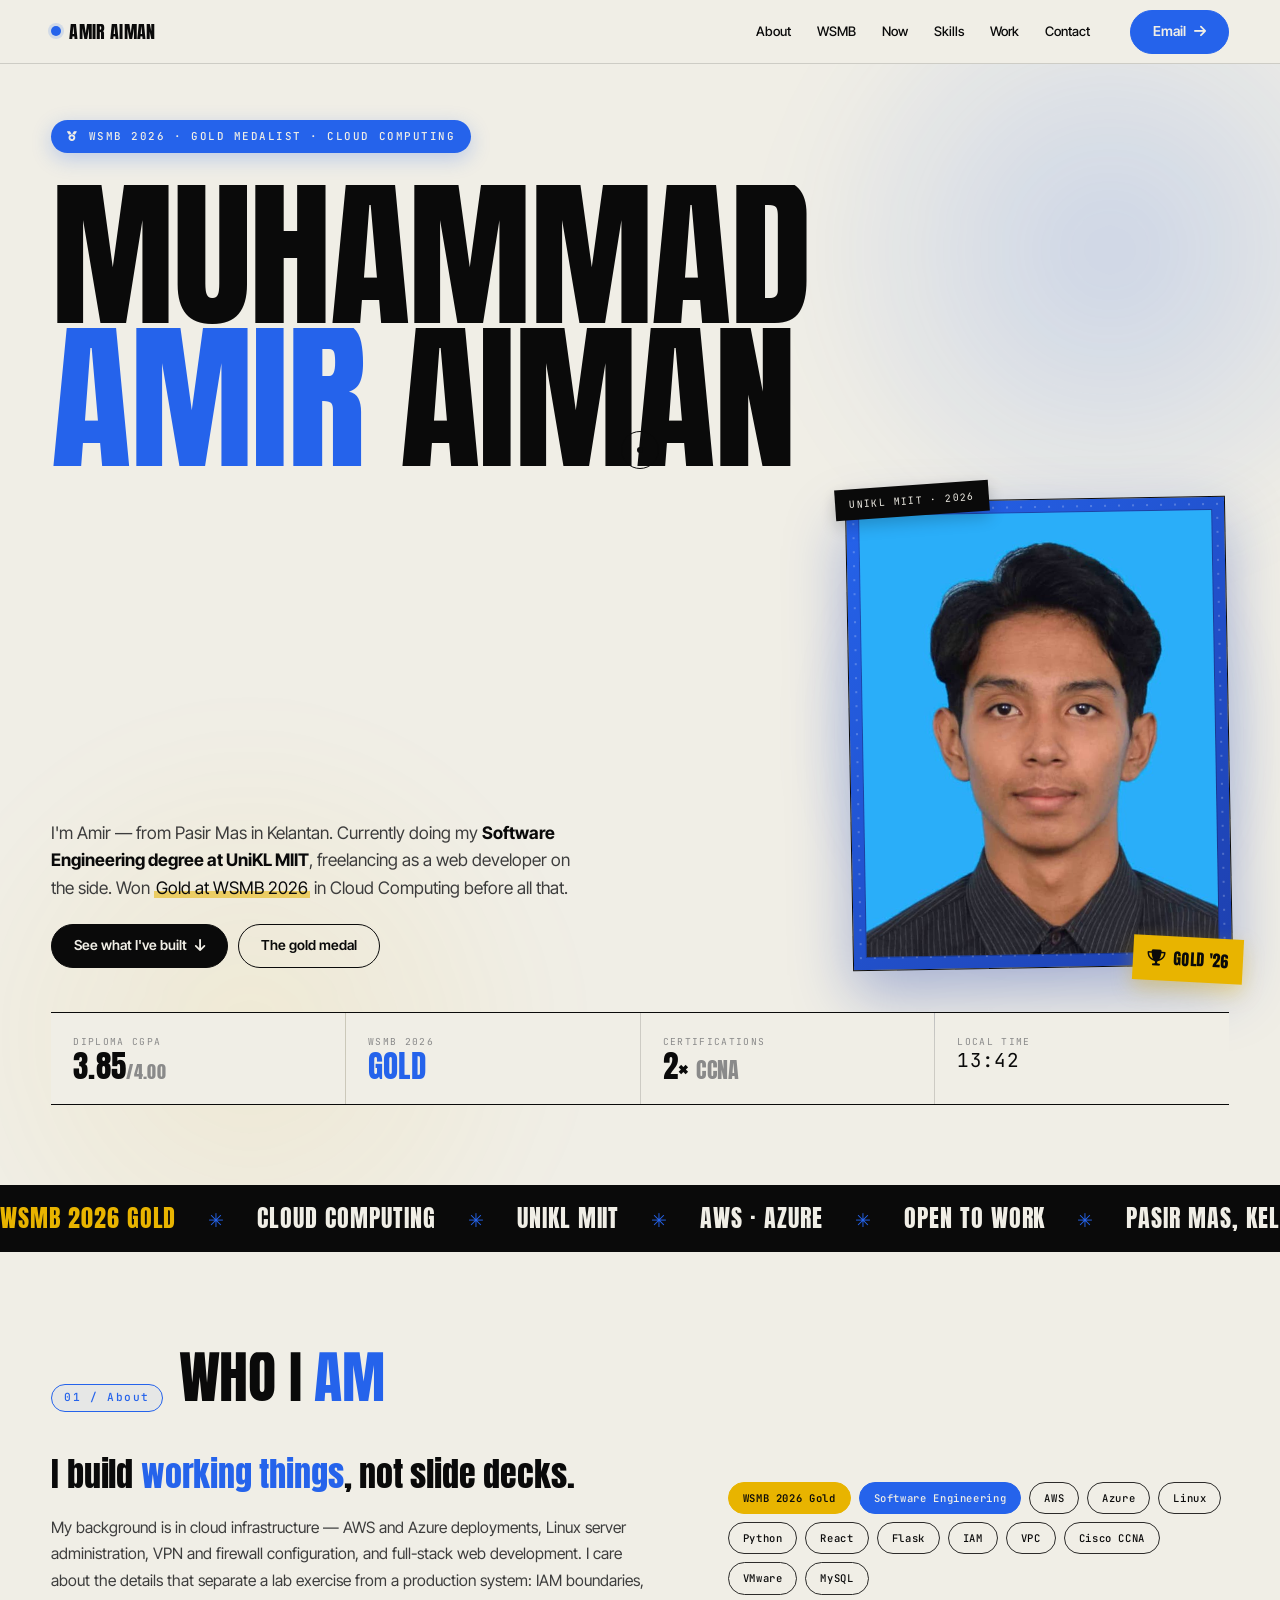
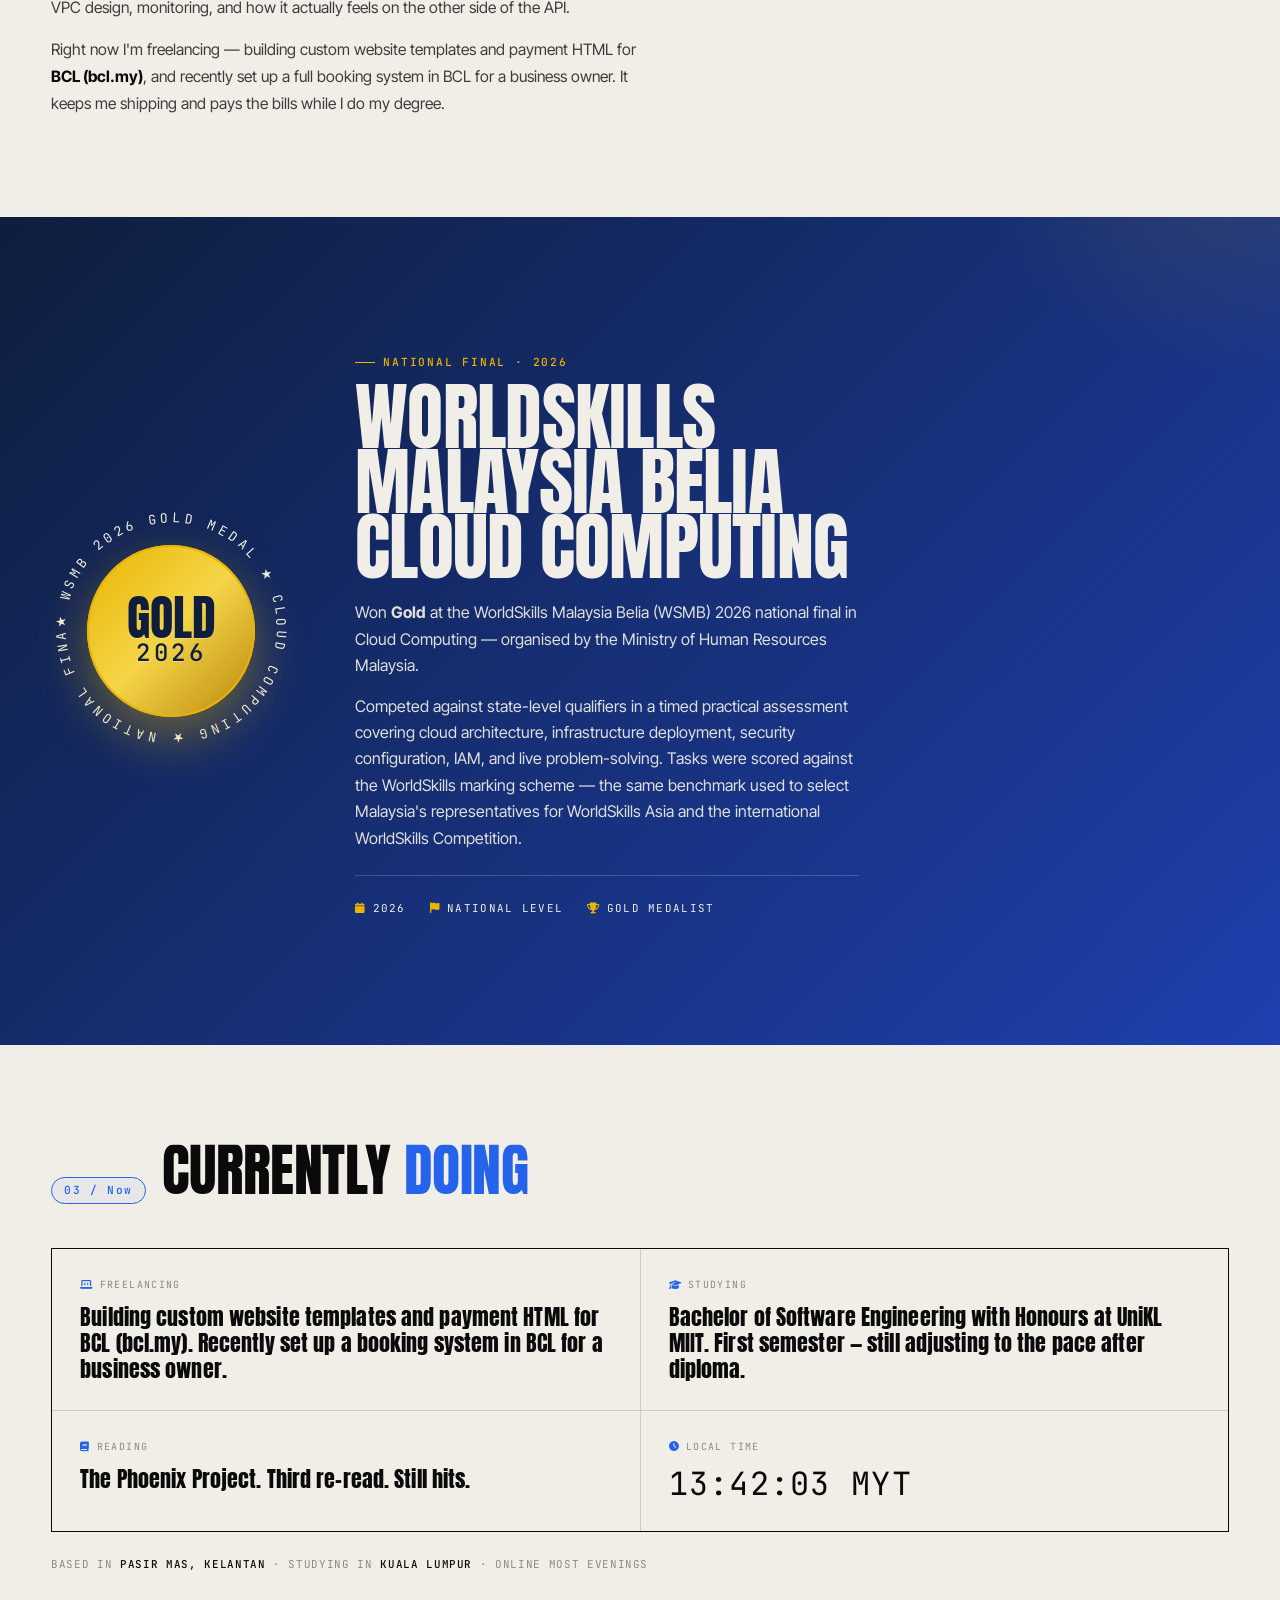
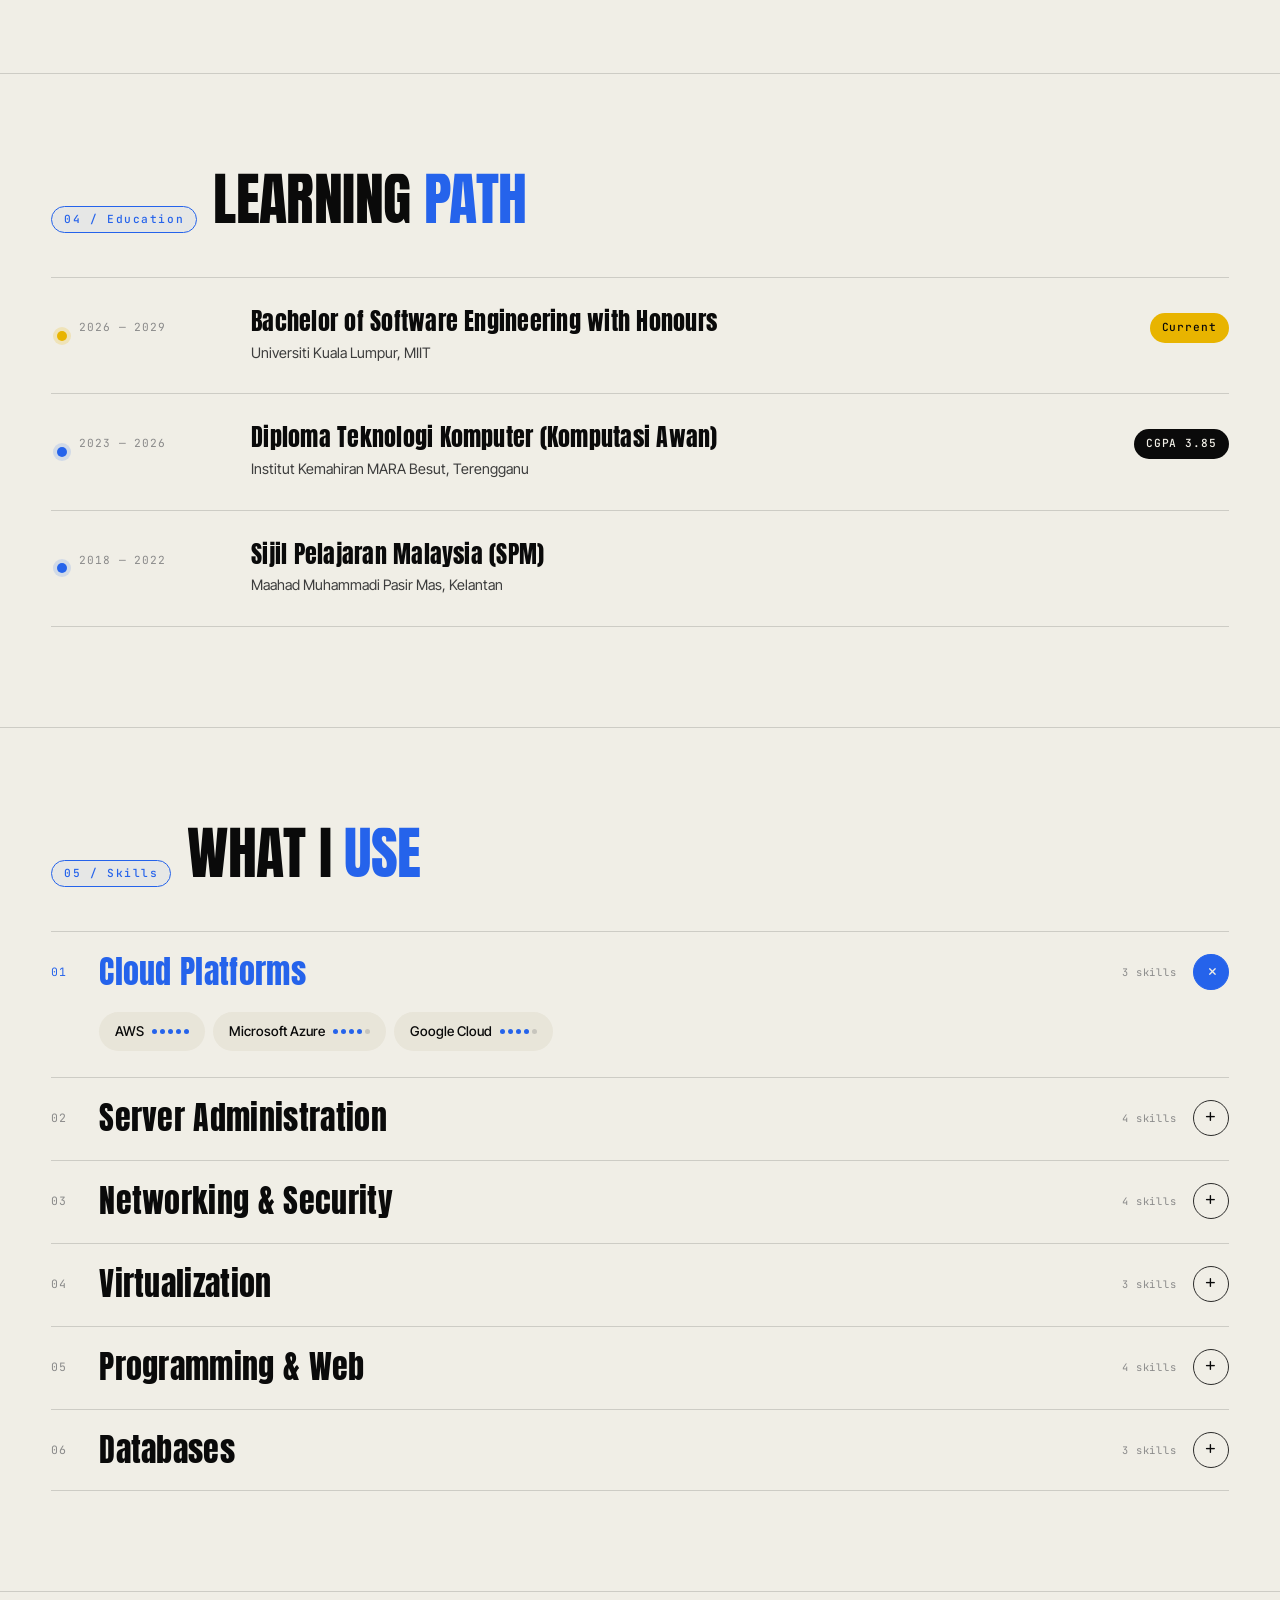
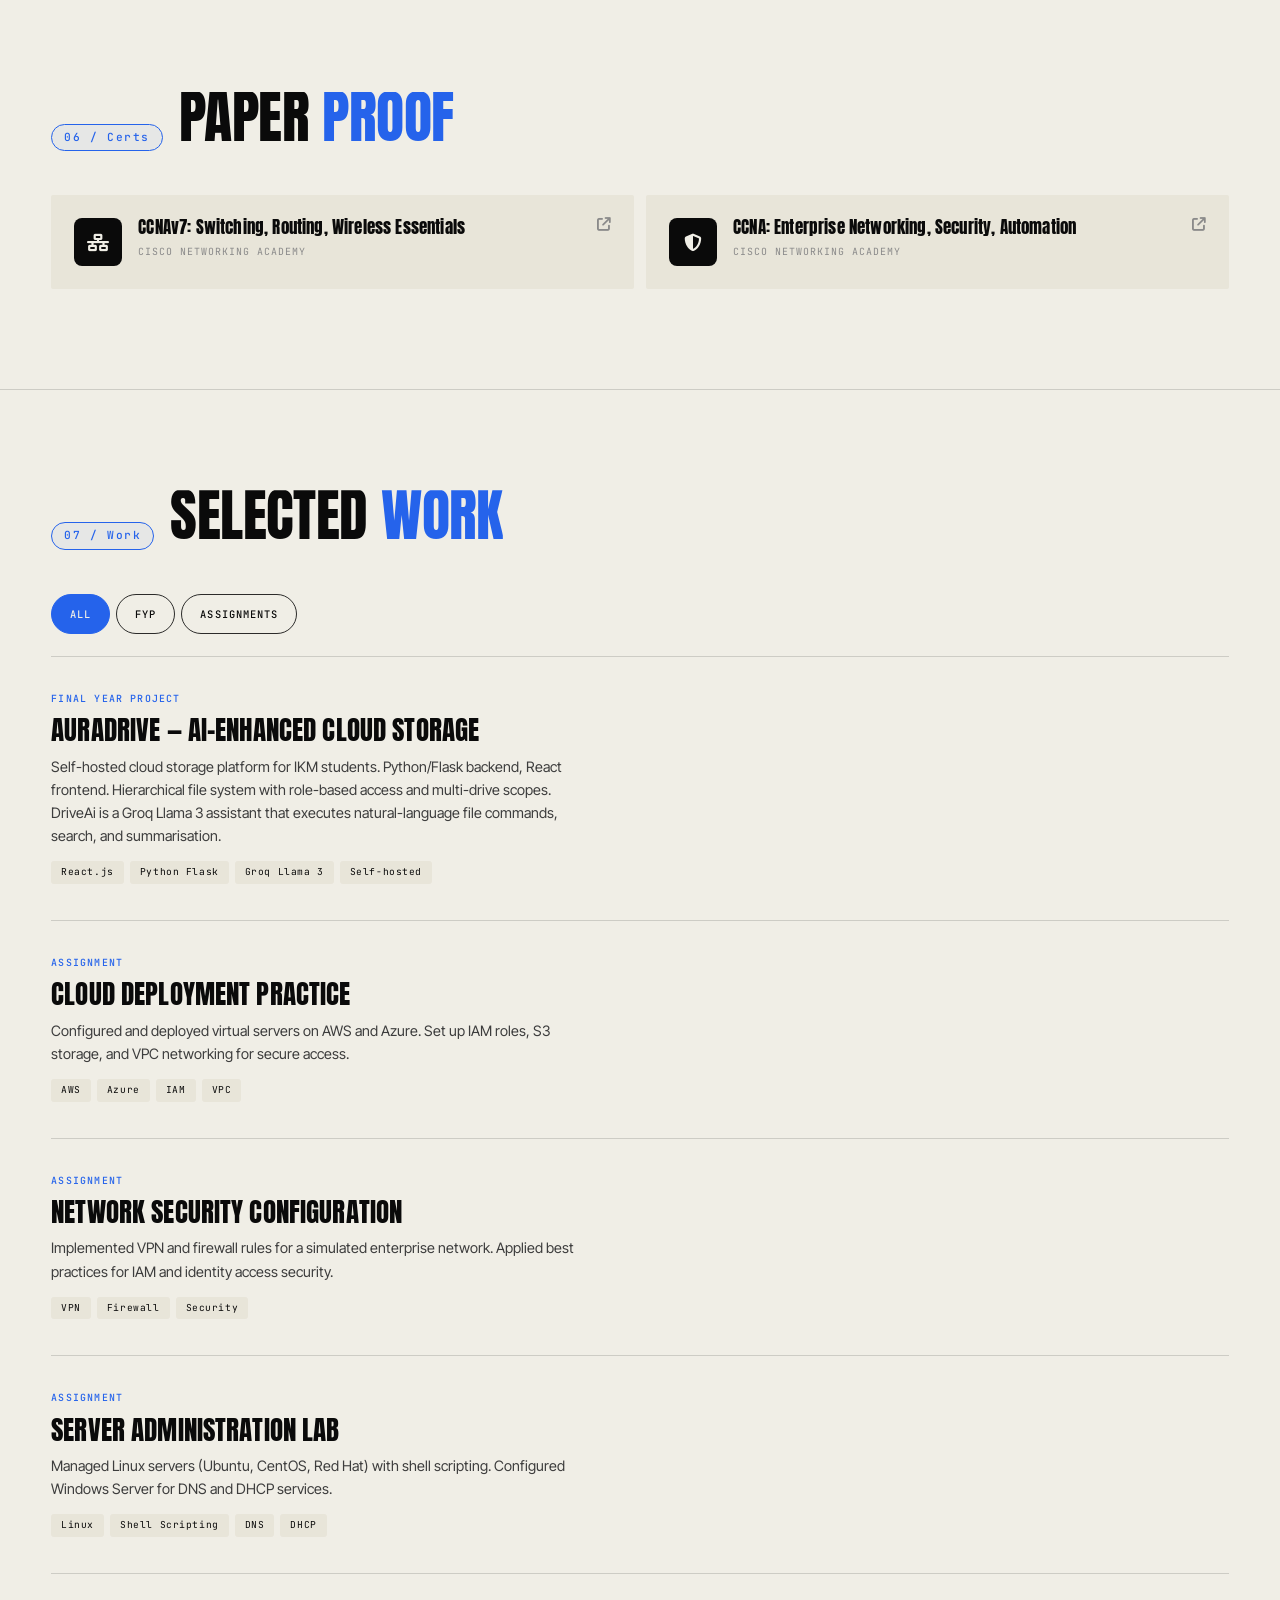
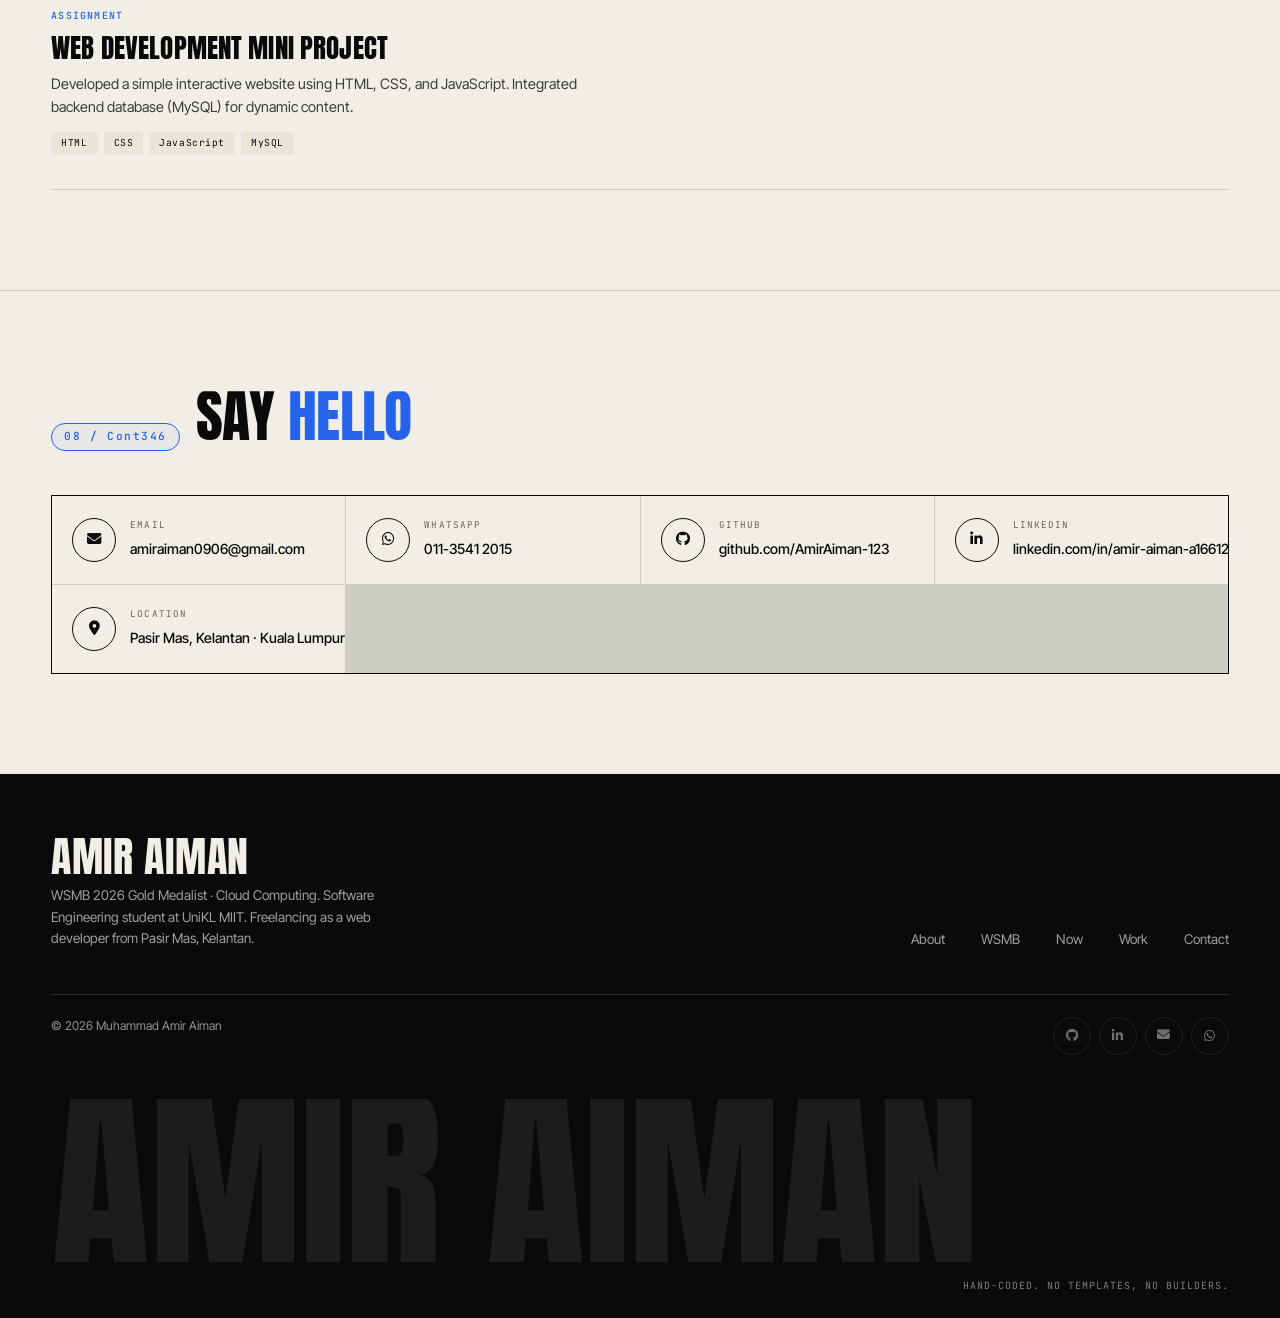
==== commit 5beccfc3: "Update index.html" ====
--- a/index.html
+++ b/index.html
@@ -444,7 +444,6 @@
 .proj-meta{display:flex;align-items:center;gap:12px;flex-wrap:wrap;margin-bottom:10px}
 .proj-type{font-family:var(--mono);font-size:.62rem;letter-spacing:.12em;text-transform:uppercase;font-weight:500;color:var(--blue)}
 .proj-status{font-family:var(--mono);font-size:.6rem;letter-spacing:.1em;text-transform:uppercase;color:var(--ink-3);padding:3px 10px;border:1px solid var(--rule-strong);border-radius:999px}
-.proj-status.paused{color:var(--ink-3);border-color:var(--rule)}
 .proj-title{font-family:var(--display);font-size:clamp(1.15rem,2.2vw,1.7rem);line-height:1.05;letter-spacing:.005em;margin-bottom:10px;transition:color .25s}
 .proj:hover .proj-title{color:var(--blue)}
 .proj-desc{font-size:.9rem;line-height:1.6;color:var(--ink-2);max-width:66ch}
@@ -626,7 +625,7 @@
             My background is in cloud infrastructure — AWS and Azure deployments, Linux server administration, VPN and firewall configuration, and full-stack web development. I care about the details that separate a lab exercise from a production system: IAM boundaries, VPC design, monitoring, and how it actually feels on the other side of the API.
           </p>
           <p class="about-text">
-            Right now I'm freelancing — building and maintaining websites for small businesses. It's less glamorous than cloud architecture, but it keeps me shipping and pays the bills while I do my degree. The AuraDrive project is on pause for now, but I'll probably pick it back up once things settle.
+            Right now I'm freelancing — building custom website templates and payment HTML for <strong>BCL (bcl.my)</strong>, and recently set up a full booking system in BCL for a business owner. It keeps me shipping and pays the bills while I do my degree.
           </p>
         </div>
 
@@ -702,7 +701,7 @@
       <div class="now-grid rv">
         <div class="now-item">
           <span class="now-label"><i class="fas fa-laptop-code"></i>Freelancing</span>
-          <p class="now-text">Building and maintaining websites for small businesses. Mostly WordPress and static sites, moving into React for newer projects.</p>
+          <p class="now-text">Building custom website templates and payment HTML for BCL (bcl.my). Recently set up a booking system in BCL for a business owner.</p>
         </div>
         <div class="now-item">
           <span class="now-label"><i class="fas fa-graduation-cap"></i>Studying</span>
@@ -818,11 +817,10 @@
           <div class="proj-main">
             <div class="proj-meta">
               <span class="proj-type">Final Year Project</span>
-              <span class="proj-status paused">On pause</span>
             </div>
             <h3 class="proj-title">AuraDrive — AI-Enhanced Cloud Storage</h3>
             <p class="proj-desc">
-              Self-hosted cloud storage platform for IKM students. Python/Flask backend, React frontend. Hierarchical file system with role-based access and multi-drive scopes. DriveAi is a Groq Llama 3 assistant that executes natural-language file commands, search, and summarisation. On pause while I focus on my degree and client work.
+              Self-hosted cloud storage platform for IKM students. Python/Flask backend, React frontend. Hierarchical file system with role-based access and multi-drive scopes. DriveAi is a Groq Llama 3 assistant that executes natural-language file commands, search, and summarisation.
             </p>
             <div class="proj-tech">
               <span class="tech">React.js</span>
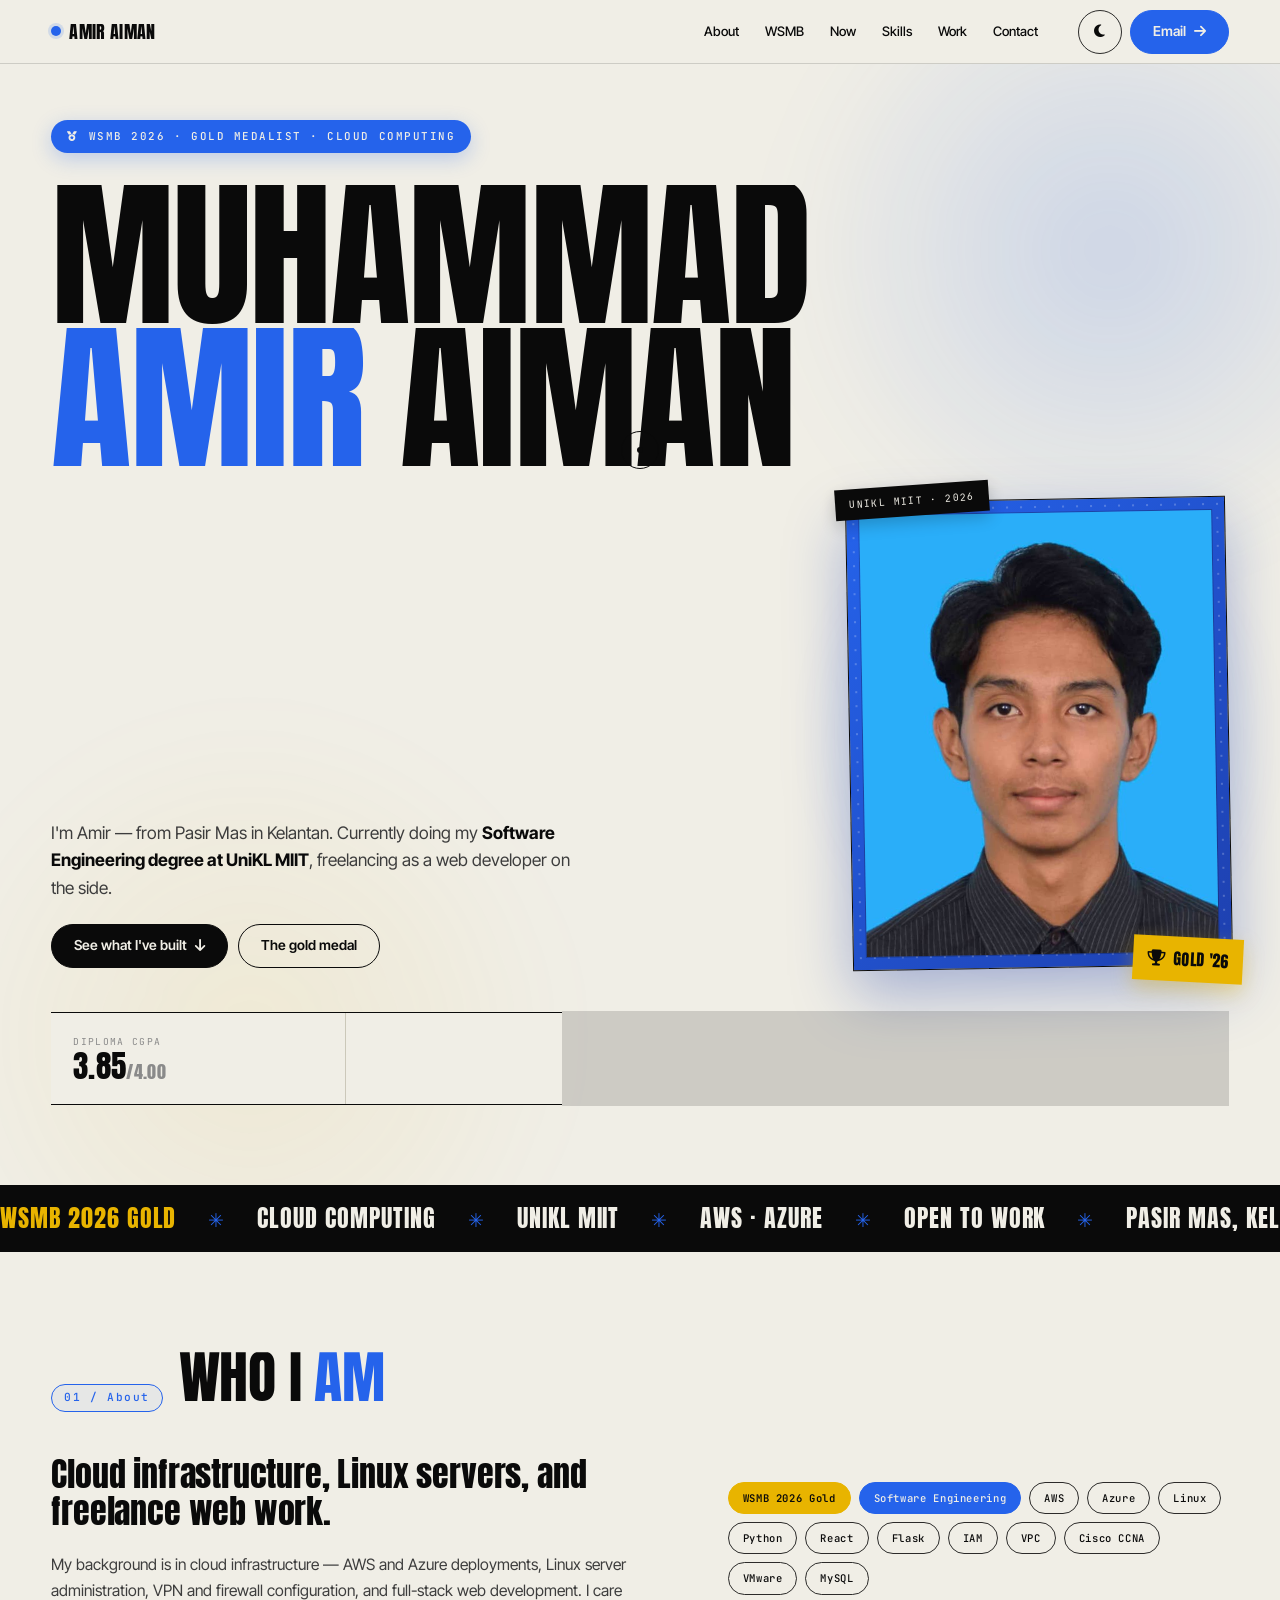
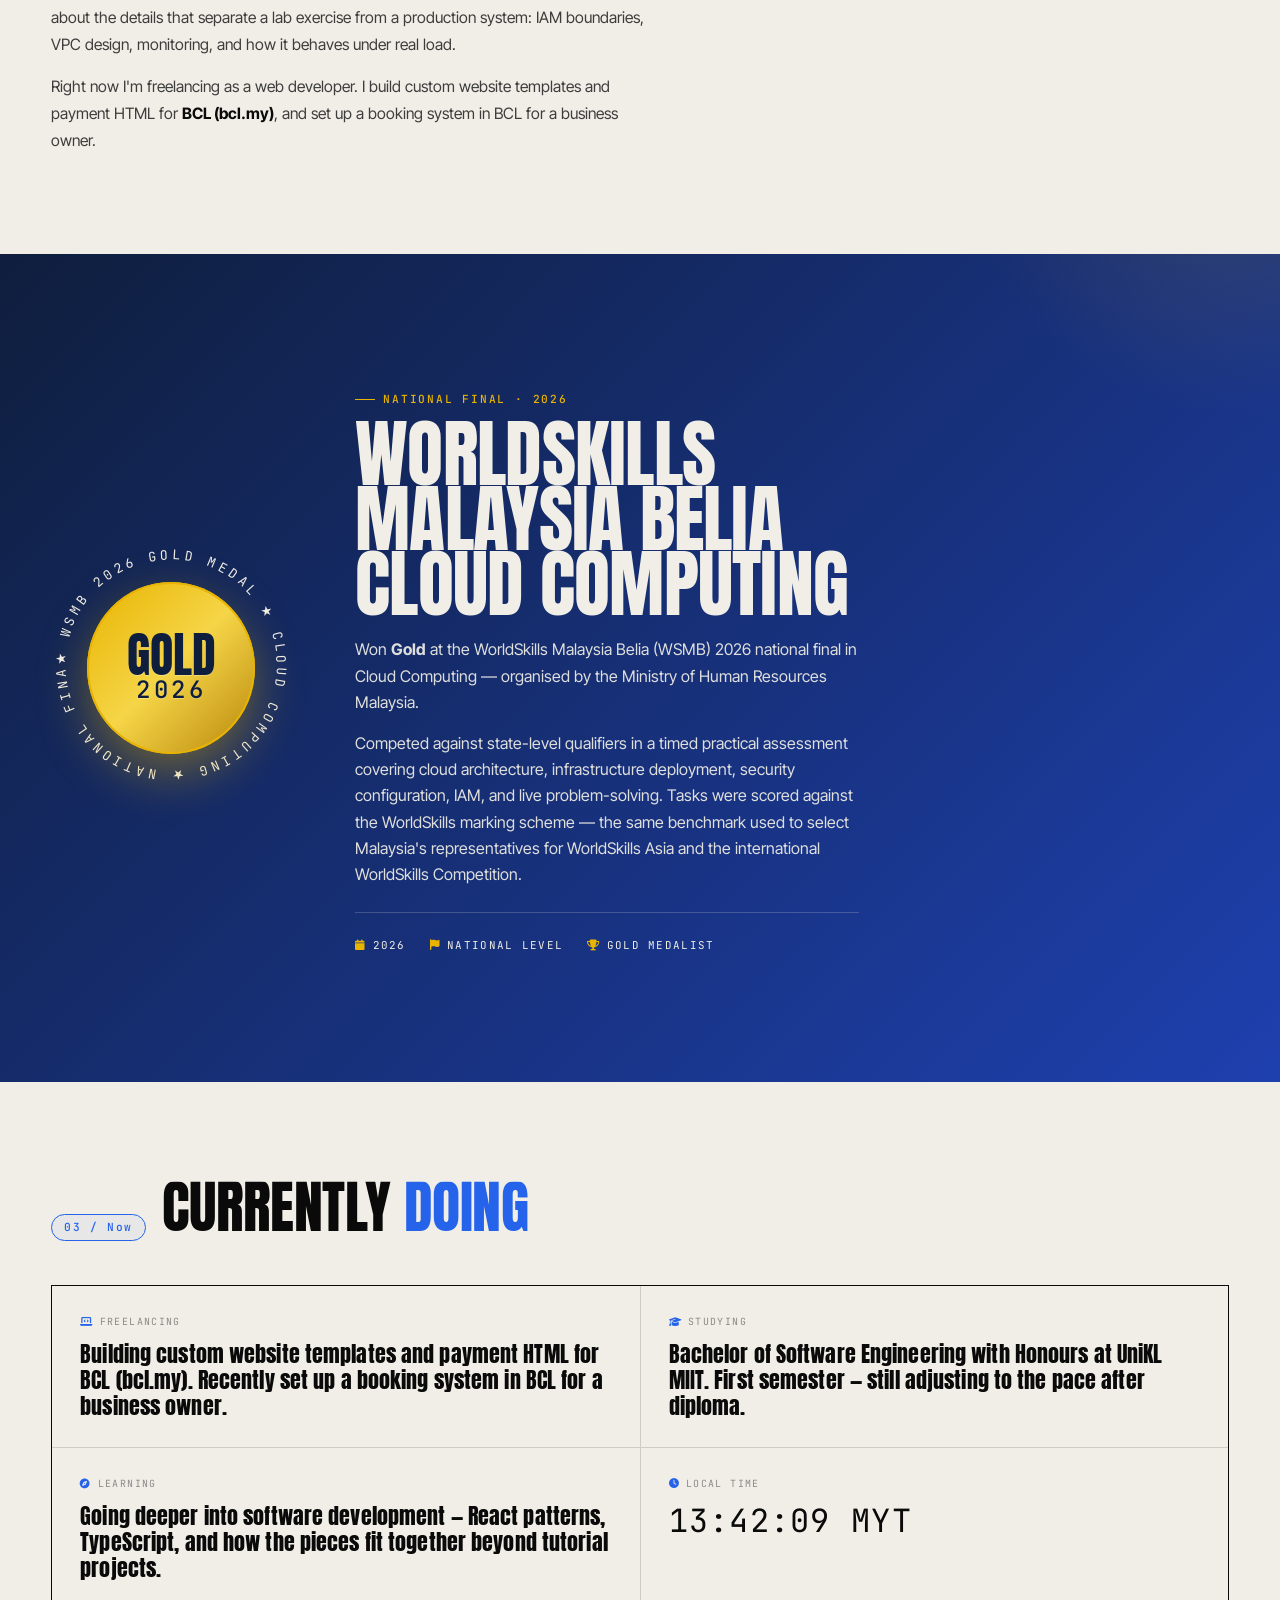
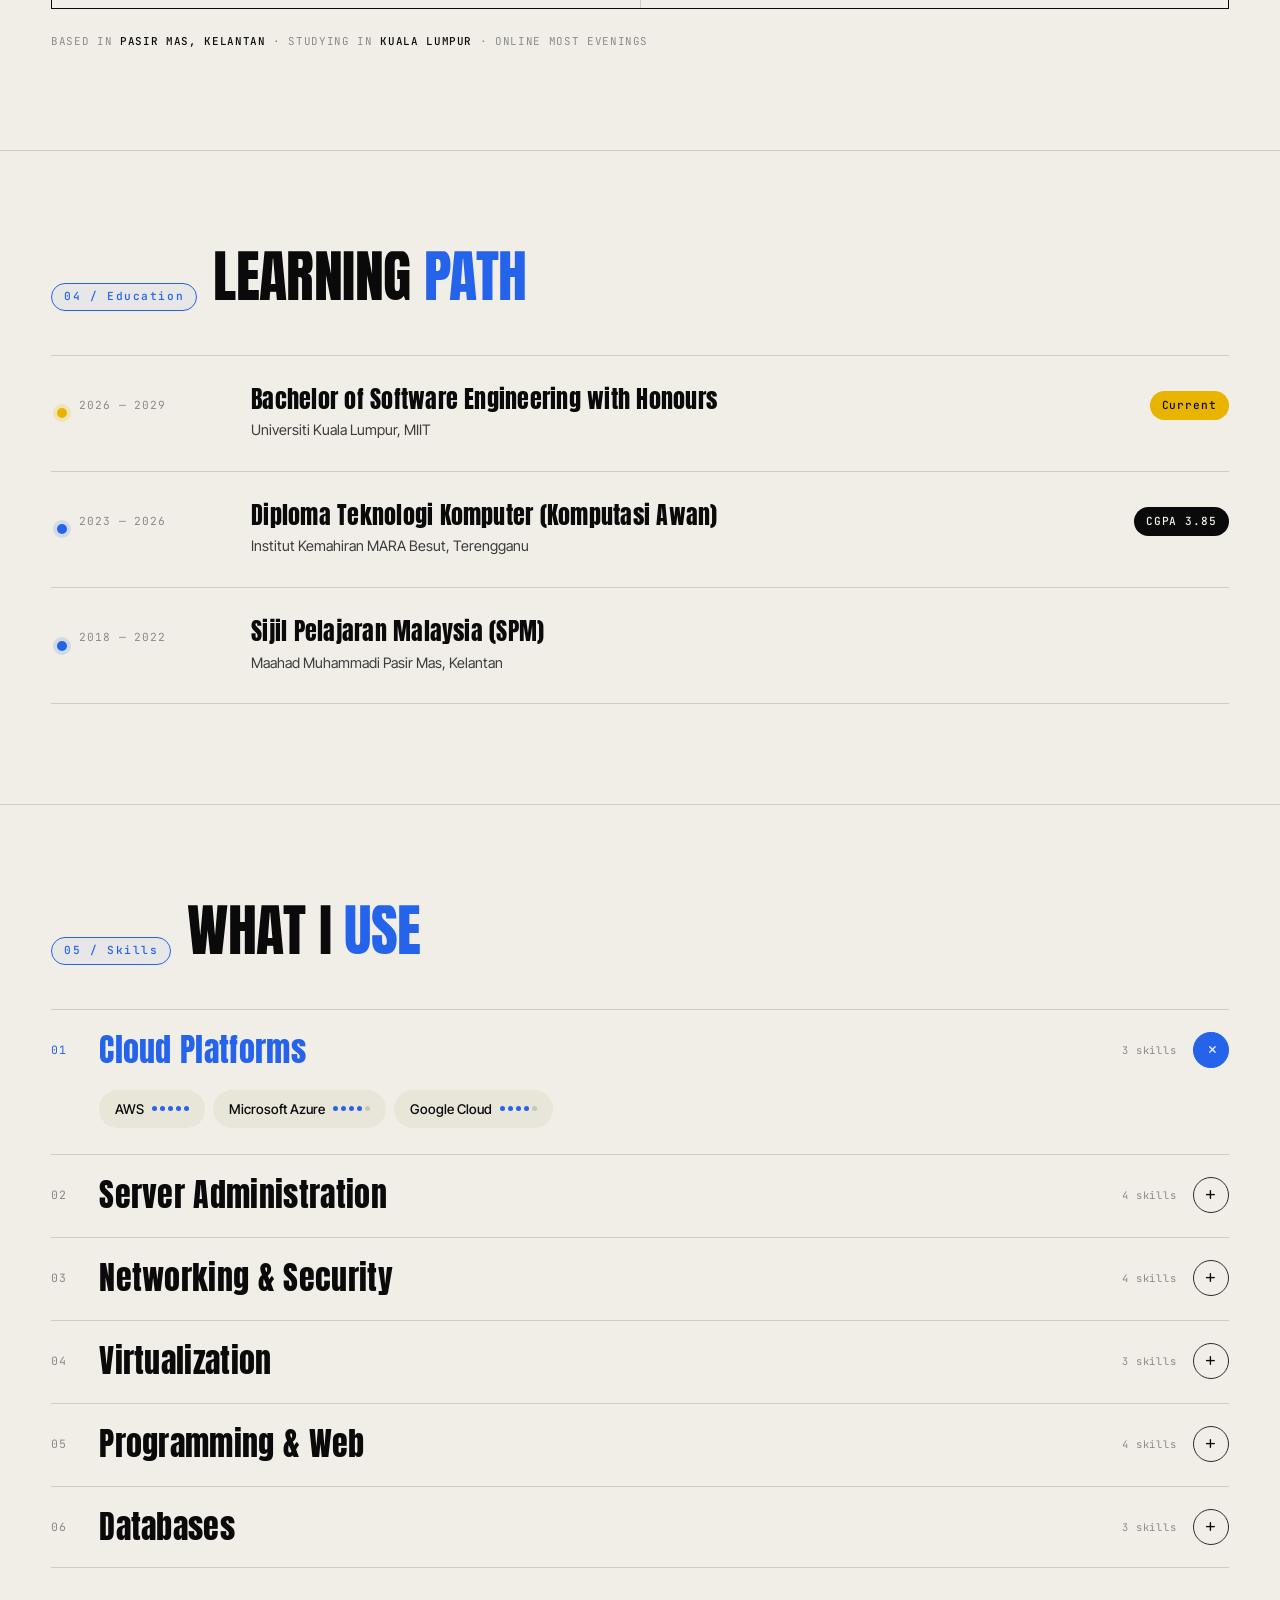
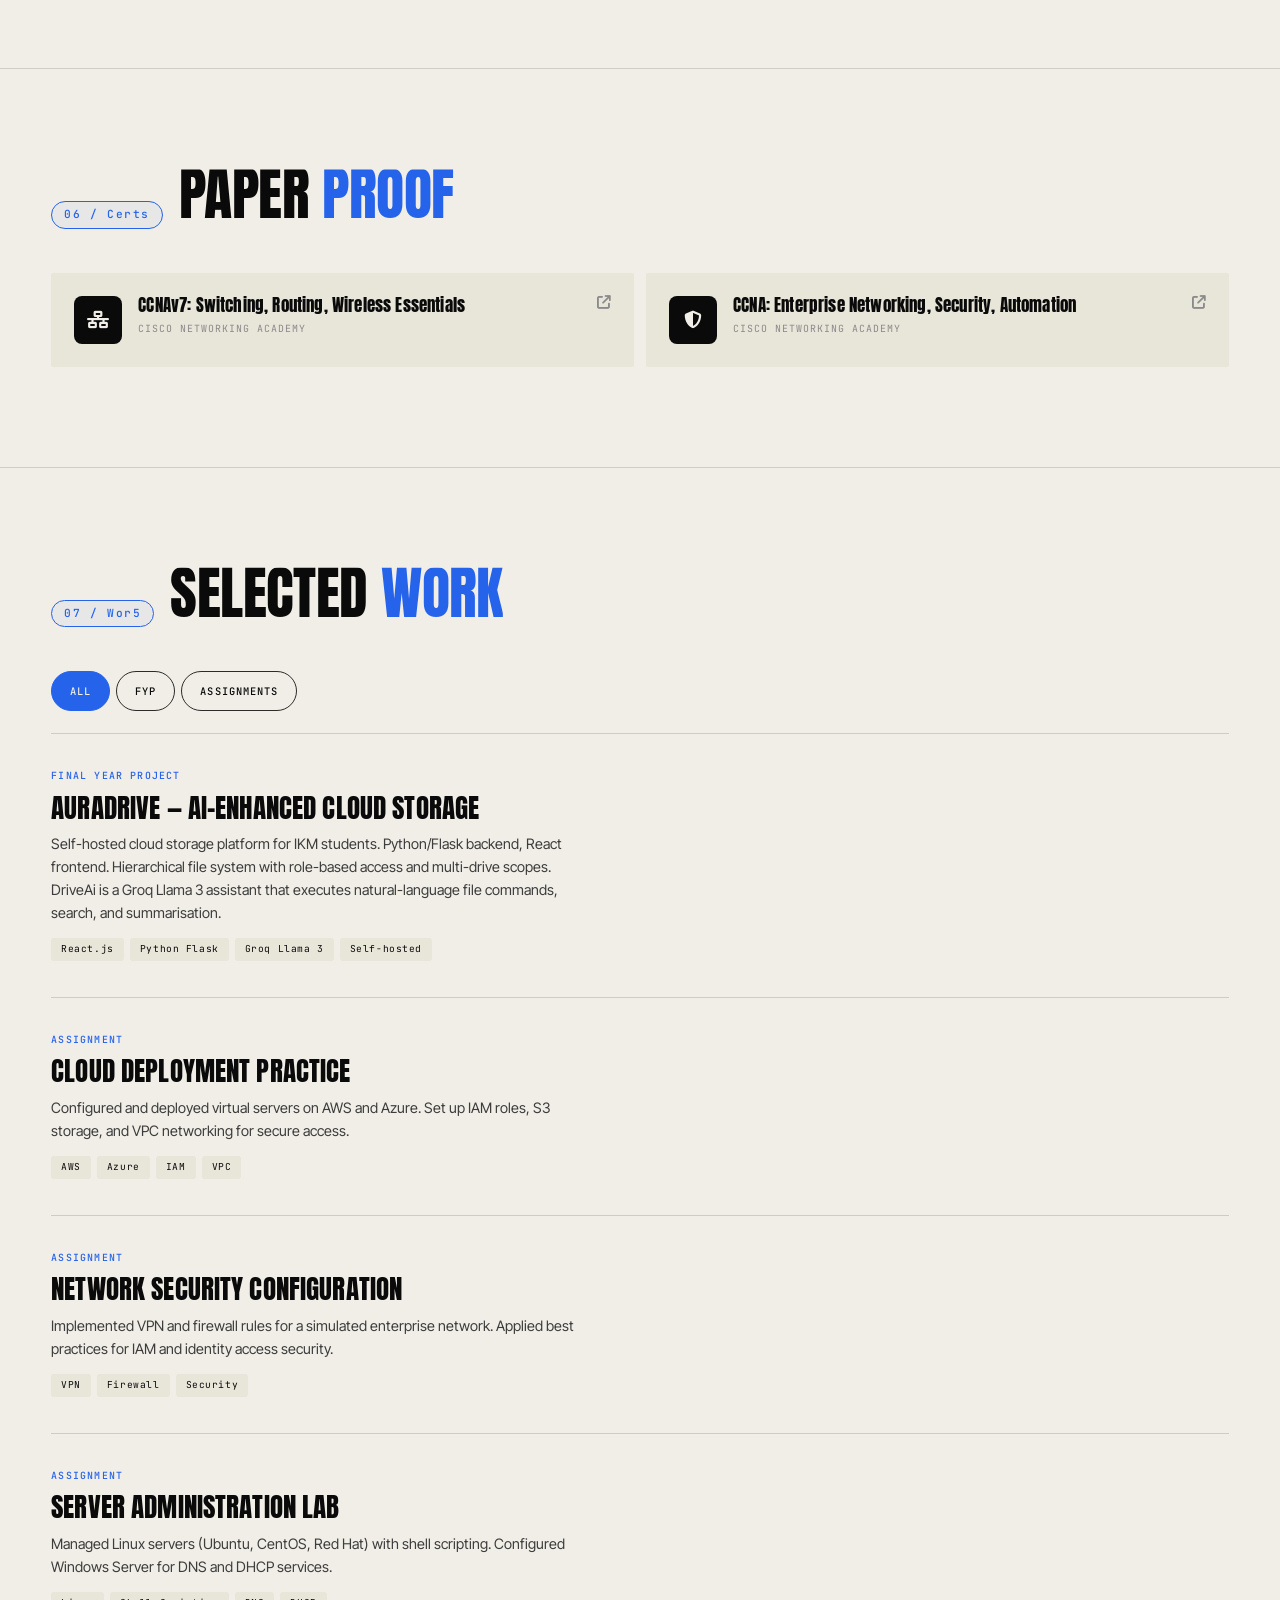
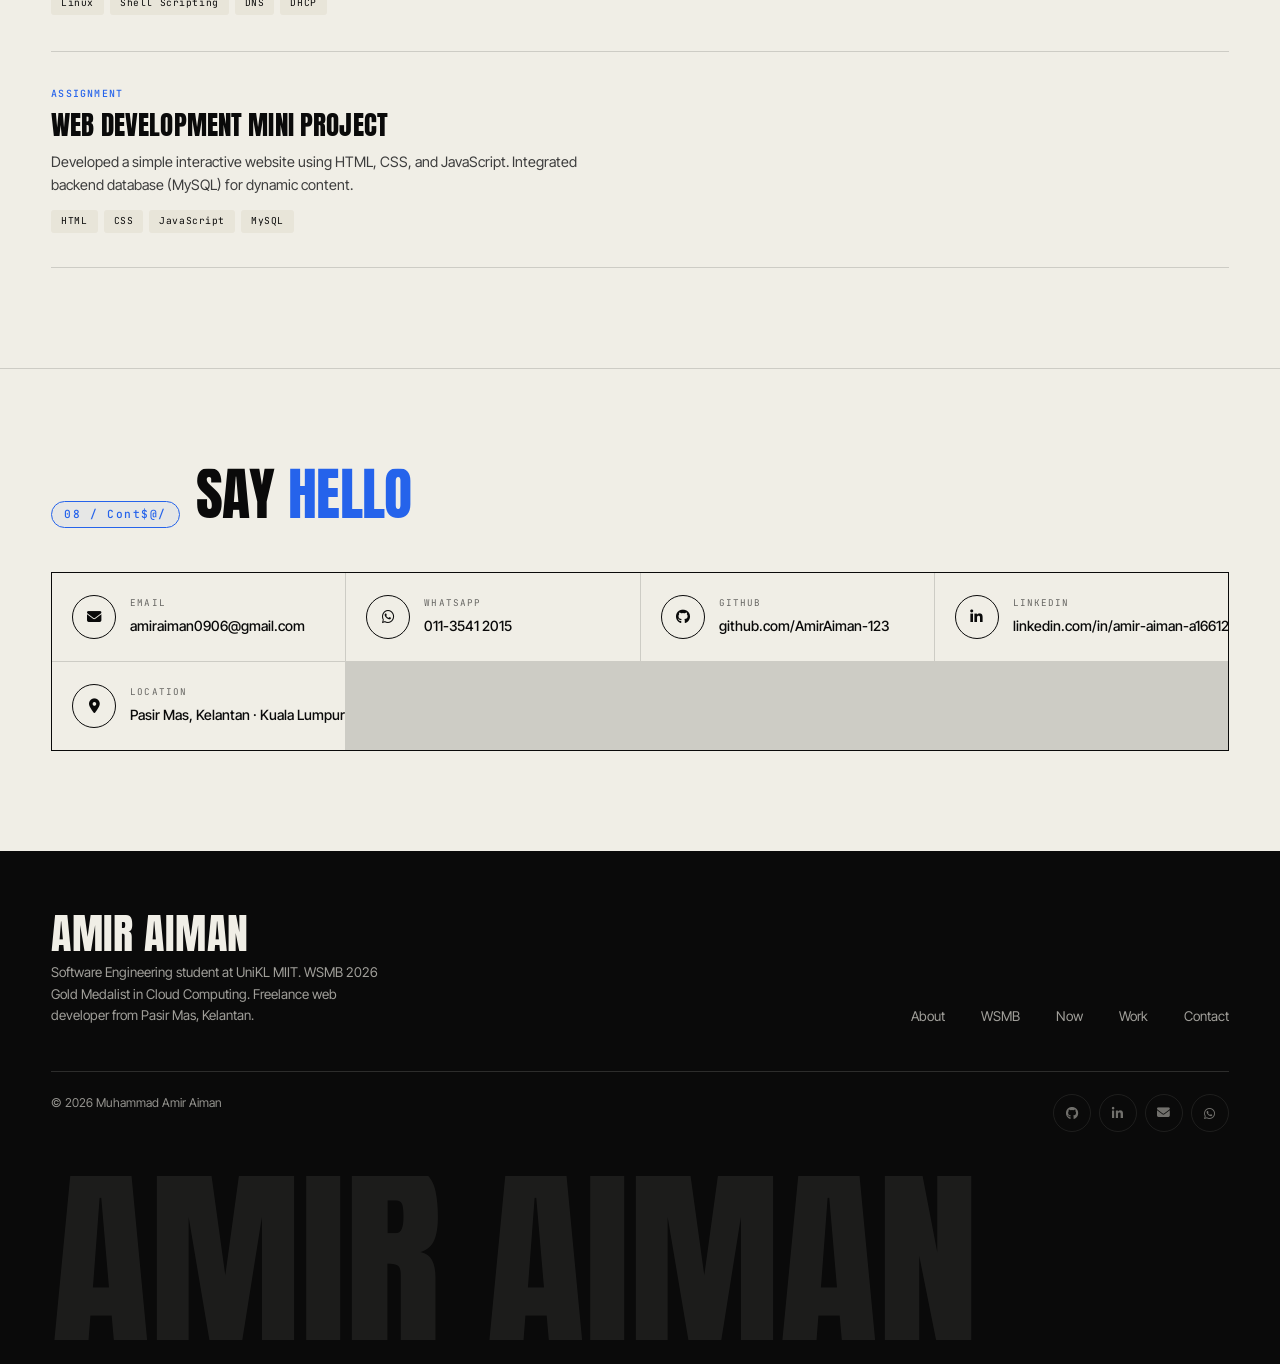
==== commit 065eaa9f: "Update index.html" ====
--- a/index.html
+++ b/index.html
@@ -3,8 +3,21 @@
 <head>
 <meta charset="UTF-8">
 <meta name="viewport" content="width=device-width,initial-scale=1,viewport-fit=cover">
-<meta name="theme-color" content="#f0eee6">
+<meta name="theme-color" content="#f0eee6" id="themeColorMeta">
 <title>Amir Aiman — Software Engineering · WSMB 2026 Gold</title>
+
+<!-- Pre-load theme (before paint) -->
+<script>
+(function(){
+  try{
+    var t = localStorage.getItem('theme');
+    if(!t){ t = window.matchMedia('(prefers-color-scheme: dark)').matches ? 'dark' : 'light'; }
+    document.documentElement.setAttribute('data-theme', t);
+    var m = document.querySelector('meta[name="theme-color"]');
+    if(m) m.setAttribute('content', t === 'dark' ? '#0a1220' : '#f0eee6');
+  }catch(e){}
+})();
+</script>
 
 <link rel="icon" type="image/png" href="/favicon-96x96.png" sizes="96x96" />
 <link rel="icon" type="image/svg+xml" href="/favicon.svg" />
@@ -25,19 +38,15 @@
   --ink:#0a0a0a;
   --ink-2:#3d3d3d;
   --ink-3:#8a8a8a;
-
-  /* Blue theme */
   --blue:#2563eb;
   --blue-deep:#1e40af;
   --blue-dark:#0f1e3d;
   --blue-light:#dbeafe;
   --blue-glow:rgba(37,99,235,.28);
-  --hot:var(--blue);
-  --hot-deep:var(--blue-deep);
-
   --gold:#e8b400;
   --gold-deep:#b8860b;
-
+  --on-blue:#f0eee6;
+  --on-gold:#0a0a0a;
   --rule:rgba(10,10,10,.15);
   --rule-strong:rgba(10,10,10,.85);
   --display:'Anton','Impact','Haettenschweiler',sans-serif;
@@ -48,6 +57,22 @@
   --nav-h:64px;
   --ease:cubic-bezier(.22,.75,.25,1);
   --ease-out:cubic-bezier(.16,1,.3,1);
+}
+
+[data-theme="dark"]{
+  --bone:#0a1220;
+  --bone-2:#111a2e;
+  --bone-3:#172238;
+  --ink:#f0eee6;
+  --ink-2:#b8bcc5;
+  --ink-3:#7a808c;
+  --blue:#3b82f6;
+  --blue-deep:#2563eb;
+  --blue-dark:#0f1e3d;
+  --blue-light:#1e3a8a;
+  --blue-glow:rgba(59,130,246,.4);
+  --rule:rgba(240,238,230,.15);
+  --rule-strong:rgba(240,238,230,.85);
 }
 
 *,*::before,*::after{box-sizing:border-box;margin:0;padding:0}
@@ -61,6 +86,7 @@
   -webkit-font-smoothing:antialiased;-webkit-text-size-adjust:100%;
   -webkit-tap-highlight-color:transparent;
   min-height:100vh;
+  transition:background-color .35s ease,color .35s ease;
 }
 @media (max-width:700px){
   body{padding-bottom:env(safe-area-inset-bottom,20px)}
@@ -69,14 +95,13 @@
 a{color:inherit;text-decoration:none}
 button{font:inherit;color:inherit;background:none;border:0;cursor:pointer}
 :focus-visible{outline:2px solid var(--blue);outline-offset:3px}
-::selection{background:var(--blue);color:var(--bone)}
+::selection{background:var(--blue);color:var(--on-blue)}
 p{margin:0}
 
 h1,h2,h3{font-family:var(--display);font-weight:400;line-height:.88;letter-spacing:-.01em;text-transform:uppercase}
 
 .wrap{max-width:var(--max);margin:auto;padding:0 var(--pad)}
 
-/* SCROLL PROGRESS */
 .scroll-progress{
   position:fixed;top:0;left:0;right:0;height:3px;z-index:200;
   background:linear-gradient(90deg, var(--blue-deep), var(--blue), #60a5fa);
@@ -84,7 +109,6 @@
   will-change:transform;
 }
 
-/* CURSOR */
 .cur,.cur-dot{position:fixed;top:0;left:0;pointer-events:none;z-index:9999;will-change:transform;display:none}
 @media (pointer:fine){
   .cur{display:block;width:38px;height:38px;border-radius:50%;border:1.5px solid var(--ink);margin:-19px 0 0 -19px;transition:width .3s var(--ease-out),height .3s var(--ease-out),margin .3s var(--ease-out),background .3s,border-color .3s}
@@ -92,8 +116,7 @@
   .cur.grow{width:76px;height:76px;margin:-38px 0 0 -38px;background:var(--blue);border-color:var(--blue)}
 }
 
-/* NAV */
-.nav{position:fixed;top:0;left:0;right:0;z-index:100;height:var(--nav-h);display:flex;align-items:center;padding-left:max(var(--pad),env(safe-area-inset-left));padding-right:max(var(--pad),env(safe-area-inset-right));background:var(--bone);border-bottom:1px solid var(--rule);transition:transform .4s var(--ease-out)}
+.nav{position:fixed;top:0;left:0;right:0;z-index:100;height:var(--nav-h);display:flex;align-items:center;padding-left:max(var(--pad),env(safe-area-inset-left));padding-right:max(var(--pad),env(safe-area-inset-right));background:var(--bone);border-bottom:1px solid var(--rule);transition:transform .4s var(--ease-out),background-color .35s ease,border-color .35s ease}
 .nav.hide{transform:translateY(-100%)}
 .nav-inner{width:100%;max-width:var(--max);margin:auto;display:flex;align-items:center;justify-content:space-between;gap:20px}
 .brand{font-family:var(--display);font-size:1.1rem;letter-spacing:.02em;display:flex;align-items:center;gap:8px}
@@ -105,11 +128,28 @@
 .nav-links a:hover::after{transform:scaleX(1);transform-origin:left}
 .nav-actions{display:flex;align-items:center;gap:8px;flex:none}
 
+.theme-toggle{
+  width:44px;height:44px;border-radius:50%;
+  border:1.5px solid var(--rule-strong);
+  display:grid;place-items:center;
+  font-size:.9rem;color:var(--ink);
+  background:transparent;
+  flex:none;
+  transition:background .25s,color .25s,border-color .25s,transform .4s var(--ease-out);
+  -webkit-tap-highlight-color:transparent;
+}
+.theme-toggle:hover{
+  background:var(--blue);border-color:var(--blue);color:var(--on-blue);
+  transform:rotate(20deg);
+}
+.theme-toggle:active{transform:scale(.94)}
+.theme-toggle i{transition:transform .4s var(--ease-out),opacity .2s;line-height:1}
+
 .btn{display:inline-flex;align-items:center;justify-content:center;gap:8px;min-height:44px;padding:10px 22px;border-radius:999px;font-family:var(--sans);font-weight:600;font-size:.86rem;line-height:1;background:var(--ink);color:var(--bone);border:1.5px solid var(--ink);transition:background .25s,color .25s,border-color .25s,transform .15s;white-space:nowrap;will-change:transform}
-.btn:hover{background:var(--blue);border-color:var(--blue);color:var(--bone)}
+.btn:hover{background:var(--blue);border-color:var(--blue);color:var(--on-blue)}
 .btn:active{transform:scale(.97)}
-.btn.hot{background:var(--blue);border-color:var(--blue);color:var(--bone)}
-.btn.hot:hover{background:var(--ink);border-color:var(--ink)}
+.btn.hot{background:var(--blue);border-color:var(--blue);color:var(--on-blue)}
+.btn.hot:hover{background:var(--ink);border-color:var(--ink);color:var(--bone)}
 .btn i{transition:transform .25s var(--ease-out)}
 .btn:hover i.fa-arrow-right{transform:translateX(3px)}
 .btn:hover i.fa-arrow-down{transform:translateY(3px)}
@@ -124,17 +164,26 @@
 
 .scrim{position:fixed;inset:0;z-index:98;background:rgba(15,30,61,.55);opacity:0;visibility:hidden;transition:opacity .3s,visibility .3s;backdrop-filter:blur(4px);-webkit-backdrop-filter:blur(4px)}
 .scrim.open{opacity:1;visibility:visible}
-.drawer{position:fixed;top:0;right:0;bottom:0;width:min(400px,92vw);z-index:99;background:var(--blue-dark);color:var(--bone);padding:calc(var(--nav-h) + 24px) 28px calc(28px + env(safe-area-inset-bottom));transform:translateX(100%);visibility:hidden;transition:transform .45s var(--ease-out),visibility .45s;display:flex;flex-direction:column;gap:0;overflow-y:auto}
+.drawer{position:fixed;top:0;right:0;bottom:0;width:min(400px,92vw);z-index:99;background:var(--blue-dark);color:var(--on-blue);padding:calc(var(--nav-h) + 24px) 28px calc(28px + env(safe-area-inset-bottom));transform:translateX(100%);visibility:hidden;transition:transform .45s var(--ease-out),visibility .45s;display:flex;flex-direction:column;gap:0;overflow-y:auto}
 .drawer.open{transform:none;visibility:visible}
-.drawer a{display:flex;justify-content:space-between;align-items:center;padding:18px 0;font-family:var(--display);font-size:1.8rem;line-height:1.1;border-bottom:1px solid rgba(240,238,230,.12);color:var(--bone);transition:color .25s,padding-left .25s}
-.drawer a:hover{color:var(--blue-light);padding-left:8px}
+.drawer a{display:flex;justify-content:space-between;align-items:center;padding:18px 0;font-family:var(--display);font-size:1.8rem;line-height:1.1;border-bottom:1px solid rgba(240,238,230,.12);color:var(--on-blue);transition:color .25s,padding-left .25s}
+.drawer a:hover{color:#93c5fd;padding-left:8px}
 .drawer a::after{content:"↗";font-family:var(--sans);font-size:1rem;color:rgba(240,238,230,.4);transition:color .25s}
-.drawer a:hover::after{color:var(--blue-light)}
-.drawer .btn{width:100%;margin-top:24px;min-height:52px;background:var(--bone);color:var(--blue-dark);border-color:var(--bone)}
-.drawer .btn:hover{background:var(--blue);border-color:var(--blue);color:var(--bone)}
-
-/* MARQUEE */
-.marquee{overflow:hidden;background:var(--ink);color:var(--bone);padding:14px 0;border-block:1px solid var(--ink);position:relative;z-index:2}
+.drawer a:hover::after{color:#93c5fd}
+.drawer-theme{
+  display:flex;align-items:center;justify-content:space-between;
+  padding:18px 0;border-bottom:1px solid rgba(240,238,230,.12);
+  font-family:var(--display);font-size:1.5rem;letter-spacing:.02em;
+  color:var(--on-blue);
+}
+.drawer-theme .theme-toggle{
+  border-color:rgba(240,238,230,.35);color:var(--on-blue);
+}
+.drawer-theme .theme-toggle:hover{background:var(--blue);border-color:var(--blue)}
+.drawer .btn{width:100%;margin-top:24px;min-height:52px;background:var(--on-blue);color:var(--blue-dark);border-color:var(--on-blue)}
+.drawer .btn:hover{background:var(--blue);border-color:var(--blue);color:var(--on-blue)}
+
+.marquee{overflow:hidden;background:#0a0a0a;color:#f0eee6;padding:14px 0;border-block:1px solid #0a0a0a;position:relative;z-index:2}
 .marquee-track{display:flex;width:max-content;animation:marquee 38s linear infinite;will-change:transform;transition:animation-duration .3s}
 .marquee:hover .marquee-track{animation-play-state:paused}
 @keyframes marquee{to{transform:translateX(-50%)}}
@@ -143,7 +192,6 @@
 .marquee-item .gold{color:var(--gold)}
 @media (prefers-reduced-motion:reduce){.marquee-track{animation:none}}
 
-/* HERO */
 .hero{padding-top:calc(var(--nav-h) + clamp(28px,5vw,56px));padding-bottom:clamp(40px,7vw,80px);position:relative;overflow:hidden}
 .hero-blob{
   position:absolute;top:-100px;right:-180px;
@@ -152,15 +200,21 @@
   filter:blur(40px);pointer-events:none;z-index:0;
   animation:blobFloat 12s ease-in-out infinite;
 }
+[data-theme="dark"] .hero-blob{
+  background:radial-gradient(circle, rgba(59,130,246,.32) 0%, transparent 65%);
+}
 @keyframes blobFloat{0%,100%{transform:translate(0,0) scale(1)}50%{transform:translate(-30px,40px) scale(1.06)}}
 .hero-blob.b2{
   top:auto;right:auto;bottom:-200px;left:-100px;
   background:radial-gradient(circle, rgba(232,180,0,.08) 0%, transparent 65%);
   animation-delay:-6s;
 }
+[data-theme="dark"] .hero-blob.b2{
+  background:radial-gradient(circle, rgba(232,180,0,.14) 0%, transparent 65%);
+}
 .hero > .wrap{position:relative;z-index:1}
 
-.hero-kicker{display:inline-flex;align-items:center;gap:10px;padding:8px 16px;background:var(--blue);color:var(--bone);border-radius:999px;font-family:var(--mono);font-size:.68rem;letter-spacing:.14em;text-transform:uppercase;font-weight:500;margin-bottom:clamp(20px,3vw,32px);animation:fadeUp .8s var(--ease-out) both;box-shadow:0 6px 20px rgba(37,99,235,.25)}
+.hero-kicker{display:inline-flex;align-items:center;gap:10px;padding:8px 16px;background:var(--blue);color:var(--on-blue);border-radius:999px;font-family:var(--mono);font-size:.68rem;letter-spacing:.14em;text-transform:uppercase;font-weight:500;margin-bottom:clamp(20px,3vw,32px);animation:fadeUp .8s var(--ease-out) both;box-shadow:0 6px 20px rgba(37,99,235,.25)}
 .hero-kicker i{font-size:.9em}
 @keyframes fadeUp{from{opacity:0;transform:translateY(20px)}to{opacity:1;transform:translateY(0)}}
 
@@ -180,17 +234,20 @@
 .hero-lead{font-size:clamp(1rem,1.35vw,1.15rem);line-height:1.6;max-width:52ch;color:var(--ink-2);animation:fadeUp .9s .3s var(--ease-out) both}
 .hero-lead strong{color:var(--ink);font-weight:700}
 .hero-lead em{font-style:normal;color:var(--ink);background:linear-gradient(transparent 65%,rgba(232,180,0,.55) 65%);padding:0 2px}
+[data-theme="dark"] .hero-lead em{color:var(--gold);background:none}
 
 .hero-cta{display:flex;gap:10px;flex-wrap:wrap;margin-top:22px;animation:fadeUp .9s .5s var(--ease-out) both}
 @media (max-width:560px){.hero-cta .btn{flex:1 1 100%;min-height:52px}}
 
-/* HERO PORTRAIT */
 .hero-portrait{position:relative;animation:fadeUp 1s .4s var(--ease-out) both}
 .hero-portrait-glow{
   position:absolute;inset:-24px;
   background:radial-gradient(circle at 50% 50%, var(--blue-glow) 0%, transparent 70%);
   filter:blur(30px);pointer-events:none;z-index:0;
   animation:glowPulse 4s ease-in-out infinite;
+}
+[data-theme="dark"] .hero-portrait-glow{
+  background:radial-gradient(circle at 50% 50%, rgba(59,130,246,.5) 0%, transparent 70%);
 }
 @keyframes glowPulse{0%,100%{opacity:.5;transform:scale(1)}50%{opacity:1;transform:scale(1.06)}}
 
@@ -233,7 +290,7 @@
 }
 .hero-portrait-badge{
   position:absolute;bottom:-14px;right:-14px;z-index:2;
-  background:var(--gold);color:var(--ink);
+  background:var(--gold);color:var(--on-gold);
   font-family:var(--display);font-size:1rem;letter-spacing:.02em;
   padding:10px 14px;transform:rotate(3deg);
   display:flex;align-items:center;gap:8px;
@@ -242,7 +299,6 @@
 }
 @keyframes badgeBounce{0%,100%{transform:rotate(3deg) translateY(0)}50%{transform:rotate(3deg) translateY(-4px)}}
 
-/* HERO FOOT */
 .hero-foot{display:grid;grid-template-columns:repeat(4,1fr);gap:1px;background:var(--rule);border-top:1.5px solid var(--ink);border-bottom:1.5px solid var(--ink);animation:fadeUp 1s .6s var(--ease-out) both}
 @media (max-width:700px){.hero-foot{grid-template-columns:1fr 1fr}}
 .hero-stat{background:var(--bone);padding:clamp(14px,2vw,22px);display:flex;flex-direction:column;gap:2px;position:relative;overflow:hidden;transition:background .25s}
@@ -254,11 +310,11 @@
 .hero-stat .value.hot{color:var(--blue)}
 .hero-stat .value .num{font-variant-numeric:tabular-nums}
 
-/* SECTIONS */
 .sec{padding:clamp(56px,8vw,100px) 0;position:relative}
 .sec + .sec{border-top:1px solid var(--rule)}
 .sec-head{display:flex;align-items:baseline;gap:16px;margin-bottom:clamp(28px,4vw,44px);flex-wrap:wrap}
 .sec-num{font-family:var(--mono);font-size:.7rem;letter-spacing:.14em;color:var(--blue);font-weight:500;padding:4px 12px;border:1.5px solid var(--blue);border-radius:999px;font-variant-numeric:tabular-nums;min-width:88px;text-align:center;background:rgba(37,99,235,.05)}
+[data-theme="dark"] .sec-num{background:rgba(59,130,246,.12)}
 .sec-title{font-size:clamp(1.8rem,5vw,3.6rem);letter-spacing:-.01em;position:relative;clip-path:inset(0 100% 0 0);transition:clip-path 1s var(--ease-out) .15s}
 .rv.in .sec-title{clip-path:inset(0 0 0 0)}
 .sec-title em{font-style:normal;color:var(--blue)}
@@ -270,7 +326,6 @@
   .sec-title{clip-path:none;transition:none}
 }
 
-/* ABOUT */
 .about-grid{display:grid;grid-template-columns:1.1fr .9fr;gap:clamp(28px,5vw,64px);align-items:start}
 @media (max-width:800px){.about-grid{grid-template-columns:1fr;gap:28px}}
 .about-lead{font-family:var(--display);font-size:clamp(1.4rem,2.8vw,2.1rem);line-height:1.1;letter-spacing:-.005em;margin-bottom:22px}
@@ -281,17 +336,17 @@
 .about-tags{display:flex;flex-wrap:wrap;gap:8px;margin-top:26px}
 .tag{padding:7px 14px;border-radius:999px;border:1.5px solid var(--rule-strong);font-family:var(--mono);font-size:.66rem;letter-spacing:.06em;font-weight:500;color:var(--ink);transition:background .25s,color .25s,border-color .25s,transform .2s;cursor:default}
 .tag:hover{background:var(--ink);color:var(--bone);border-color:var(--ink);transform:translateY(-2px)}
-.tag.hot{background:var(--blue);color:var(--bone);border-color:var(--blue)}
+.tag.hot{background:var(--blue);color:var(--on-blue);border-color:var(--blue)}
 .tag.hot:hover{background:var(--blue-deep);border-color:var(--blue-deep)}
-.tag.gold{background:var(--gold);color:var(--ink);border-color:var(--gold);font-weight:600}
-
-/* ACHIEVEMENT */
+.tag.gold{background:var(--gold);color:var(--on-gold);border-color:var(--gold);font-weight:600}
+
 .achievement{
   background:linear-gradient(135deg, var(--blue-dark) 0%, var(--blue-deep) 100%);
-  color:var(--bone);
+  color:var(--on-blue);
   padding:clamp(64px,10vw,130px) 0;
   position:relative;overflow:hidden;
 }
+[data-theme="dark"] .achievement{background:linear-gradient(135deg, #0b1830 0%, #16295a 100%)}
 .achievement::before{
   content:"";position:absolute;top:-50%;right:-20%;
   width:600px;height:600px;
@@ -299,13 +354,14 @@
   pointer-events:none;
   animation:blobFloat 15s ease-in-out infinite;
 }
+[data-theme="dark"] .achievement::before{background:radial-gradient(circle, rgba(232,180,0,.22) 0%, transparent 65%)}
 .achievement > .wrap{position:relative;z-index:1}
 .achv-grid{display:grid;grid-template-columns:auto 1fr;gap:clamp(28px,5vw,64px);align-items:center}
 @media (max-width:800px){.achv-grid{grid-template-columns:1fr;gap:32px;text-align:center}}
 .medal{position:relative;width:clamp(180px,24vw,240px);aspect-ratio:1;flex:none;margin:0 auto}
 .medal-svg{width:100%;height:100%;animation:spin 24s linear infinite}
 @keyframes spin{to{transform:rotate(360deg)}}
-.medal-svg text{fill:var(--bone);font-family:var(--mono);font-size:11px;letter-spacing:3px}
+.medal-svg text{fill:var(--on-blue);font-family:var(--mono);font-size:11px;letter-spacing:3px}
 .medal-core{
   position:absolute;inset:15%;
   background:linear-gradient(135deg, var(--gold) 0%, #f5d547 50%, var(--gold-deep) 100%);
@@ -325,7 +381,6 @@
 .achv-meta{display:flex;gap:24px;flex-wrap:wrap;margin-top:24px;padding-top:24px;border-top:1.5px solid rgba(240,238,230,.2);font-family:var(--mono);font-size:.68rem;letter-spacing:.12em;text-transform:uppercase}
 .achv-meta i{margin-right:6px;color:var(--gold)}
 
-/* NOW */
 .now-grid{display:grid;grid-template-columns:1fr 1fr;gap:1px;background:var(--rule);border:1.5px solid var(--ink)}
 @media (max-width:700px){.now-grid{grid-template-columns:1fr}}
 .now-item{padding:clamp(20px,3vw,28px);background:var(--bone);position:relative;transition:background .3s;overflow:hidden}
@@ -340,7 +395,6 @@
 .now-footnote{margin-top:24px;font-family:var(--mono);font-size:.68rem;letter-spacing:.06em;color:var(--ink-3);text-transform:uppercase}
 .now-footnote strong{color:var(--ink);font-weight:500}
 
-/* EDUCATION */
 .edu-list{display:flex;flex-direction:column}
 .edu{
   display:grid;grid-template-columns:140px 1fr auto;
@@ -372,9 +426,8 @@
 .edu-degree{font-family:var(--display);font-size:clamp(1.1rem,2vw,1.5rem);line-height:1.15;letter-spacing:.01em}
 .edu-school{font-size:.9rem;color:var(--ink-2);margin-top:6px;line-height:1.5}
 .edu-cgpa{font-family:var(--mono);font-size:.7rem;font-weight:500;letter-spacing:.08em;color:var(--bone);background:var(--ink);padding:6px 12px;border-radius:999px;white-space:nowrap}
-.edu-cgpa.current{background:var(--gold);color:var(--ink)}
-
-/* SKILLS */
+.edu-cgpa.current{background:var(--gold);color:var(--on-gold)}
+
 .skills-list{display:flex;flex-direction:column;gap:2px}
 .skill-cat{border-top:1px solid var(--rule);cursor:pointer;-webkit-tap-highlight-color:transparent}
 .skill-cat:last-child{border-bottom:1px solid var(--rule)}
@@ -385,7 +438,7 @@
 .skill-cat.open .skill-name{color:var(--blue)}
 .skill-count{font-family:var(--mono);font-size:.65rem;letter-spacing:.08em;color:var(--ink-3);flex:none}
 .skill-toggle{width:36px;height:36px;border-radius:50%;border:1.5px solid var(--rule-strong);display:grid;place-items:center;flex:none;transition:background .3s,color .3s,border-color .3s,transform .4s var(--ease-out);font-size:.7rem}
-.skill-cat.open .skill-toggle{background:var(--blue);border-color:var(--blue);color:var(--bone);transform:rotate(45deg)}
+.skill-cat.open .skill-toggle{background:var(--blue);border-color:var(--blue);color:var(--on-blue);transform:rotate(45deg)}
 .skill-body{display:grid;grid-template-rows:0fr;transition:grid-template-rows .4s var(--ease-out)}
 .skill-cat.open .skill-body{grid-template-rows:1fr}
 .skill-body-inner{overflow:hidden}
@@ -403,30 +456,28 @@
 .skill-cat.open .skill-chip:nth-child(2){transition-delay:.12s}
 .skill-cat.open .skill-chip:nth-child(3){transition-delay:.16s}
 .skill-cat.open .skill-chip:nth-child(4){transition-delay:.2s}
-.skill-chip:hover{background:var(--blue);color:var(--bone);transform:translateY(-2px)}
+.skill-chip:hover{background:var(--blue);color:var(--on-blue);transform:translateY(-2px)}
 .skill-chip .dots{display:inline-flex;gap:3px}
 .skill-chip .dots i{width:5px;height:5px;border-radius:50%;background:var(--ink-3);opacity:.35;transition:background .2s}
 .skill-chip .dots i.on{background:var(--blue);opacity:1}
-.skill-chip:hover .dots i.on{background:var(--bone)}
-
-/* CERTIFICATIONS */
+.skill-chip:hover .dots i.on{background:var(--on-blue)}
+
 .cert-grid{display:grid;grid-template-columns:repeat(auto-fit,minmax(min(320px,100%),1fr));gap:12px}
 .cert{display:flex;align-items:flex-start;gap:16px;padding:22px;background:var(--bone-2);border:1.5px solid transparent;border-radius:2px;transition:border-color .3s,background .3s,transform .35s var(--ease-out);text-decoration:none;color:inherit;position:relative;overflow:hidden}
 .cert::before{content:"";position:absolute;top:0;left:0;bottom:0;width:0;background:var(--blue);transition:width .3s var(--ease-out)}
 @media (hover:hover){.cert:hover{border-color:var(--blue);background:var(--bone);transform:translateY(-4px)}.cert:hover::before{width:4px}}
 .cert-ic{width:48px;height:48px;flex:none;background:var(--ink);color:var(--bone);border-radius:8px;display:grid;place-items:center;font-size:1.1rem;transition:background .3s,transform .4s var(--ease-out)}
-@media (hover:hover){.cert:hover .cert-ic{background:var(--blue);transform:rotate(-6deg)}}
+@media (hover:hover){.cert:hover .cert-ic{background:var(--blue);color:var(--on-blue);transform:rotate(-6deg)}}
 .cert-body{min-width:0}
 .cert-title{font-family:var(--display);font-size:1.05rem;line-height:1.15;letter-spacing:.01em;margin-bottom:6px}
 .cert-sub{font-family:var(--mono);font-size:.62rem;letter-spacing:.1em;text-transform:uppercase;color:var(--ink-3)}
 .cert-arrow{margin-left:auto;flex:none;font-size:.85rem;color:var(--ink-3);transition:color .25s,transform .3s var(--ease-out)}
 .cert:hover .cert-arrow{color:var(--blue);transform:translate(2px,-2px)}
 
-/* PROJECTS */
 .proj-filters{display:flex;gap:6px;flex-wrap:wrap;margin-bottom:22px}
 .proj-filter{padding:9px 18px;border-radius:999px;border:1.5px solid var(--rule-strong);font-family:var(--mono);font-size:.65rem;letter-spacing:.1em;text-transform:uppercase;font-weight:500;transition:all .25s;min-height:40px}
 .proj-filter:hover{border-color:var(--blue);color:var(--blue)}
-.proj-filter.active{background:var(--blue);color:var(--bone);border-color:var(--blue)}
+.proj-filter.active{background:var(--blue);color:var(--on-blue);border-color:var(--blue)}
 
 .proj-list{display:flex;flex-direction:column;gap:2px}
 .proj{
@@ -452,40 +503,35 @@
 .proj:hover .tech{background:var(--bone)}
 .proj.filter-hidden{display:none}
 
-/* CONTACT */
 .contact-grid{display:grid;grid-template-columns:repeat(auto-fit,minmax(min(280px,100%),1fr));gap:1px;background:var(--rule);border:1.5px solid var(--ink)}
 .contact{display:flex;align-items:center;gap:14px;padding:22px 20px;background:var(--bone);text-decoration:none;color:inherit;transition:background .25s,color .25s;position:relative;overflow:hidden}
 .contact::before{content:"";position:absolute;inset:0;background:var(--blue);transform:translateY(101%);transition:transform .4s var(--ease-out);z-index:0}
 .contact:hover::before{transform:translateY(0)}
-.contact:hover{color:var(--bone)}
+.contact:hover{color:var(--on-blue)}
 .contact > *{position:relative;z-index:1}
 .contact-ic{width:44px;height:44px;flex:none;border-radius:50%;border:1.5px solid currentColor;display:grid;place-items:center;font-size:.9rem;transition:background .25s,color .25s,border-color .25s}
-.contact:hover .contact-ic{background:var(--bone);color:var(--blue);border-color:var(--bone)}
+.contact:hover .contact-ic{background:var(--on-blue);color:var(--blue);border-color:var(--on-blue)}
 .contact-body{min-width:0}
 .contact-label{font-family:var(--mono);font-size:.58rem;letter-spacing:.12em;text-transform:uppercase;opacity:.6;display:block;margin-bottom:3px}
 .contact-val{font-size:.88rem;font-weight:500;overflow:hidden;text-overflow:ellipsis;white-space:nowrap}
 
-/* FOOTER */
-.footer{background:var(--ink);color:var(--bone);padding:clamp(40px,6vw,64px) 0 max(24px,env(safe-area-inset-bottom));position:relative}
+.footer{background:#0a0a0a;color:#f0eee6;padding:clamp(40px,6vw,64px) 0 max(24px,env(safe-area-inset-bottom));position:relative}
 .footer-top{display:flex;justify-content:space-between;gap:24px;flex-wrap:wrap;padding-bottom:clamp(28px,4vw,44px);border-bottom:1px solid rgba(240,238,230,.15)}
 .footer-brand{font-family:var(--display);font-size:clamp(1.8rem,3.5vw,2.6rem);line-height:.9;letter-spacing:.01em;margin-bottom:10px}
 .footer-note{font-size:.84rem;opacity:.65;max-width:42ch;line-height:1.6}
 .footer-links{display:flex;gap:clamp(18px,3vw,36px);flex-wrap:wrap;font-size:.84rem;align-self:flex-end}
 .footer-links a{opacity:.65;transition:opacity .25s,color .25s}
-.footer-links a:hover{opacity:1;color:var(--blue-light)}
+.footer-links a:hover{opacity:1;color:#93c5fd}
 .footer-bottom{display:flex;justify-content:space-between;gap:12px;flex-wrap:wrap;padding-top:22px;font-size:.76rem;opacity:.6}
 .footer-social{display:flex;gap:8px}
-.footer-social a{width:38px;height:38px;border-radius:50%;border:1px solid rgba(240,238,230,.2);display:grid;place-items:center;font-size:.8rem;opacity:.75;transition:background .25s,color .25s,border-color .25s,opacity .25s,transform .25s}
-.footer-social a:hover{background:var(--blue);color:var(--bone);border-color:var(--blue);opacity:1;transform:translateY(-3px)}
+.footer-social a{width:38px;height:38px;border-radius:50%;border:1px solid rgba(240,238,230,.2);display:grid;place-items:center;font-size:.8rem;color:#f0eee6;opacity:.75;transition:background .25s,color .25s,border-color .25s,opacity .25s,transform .25s}
+.footer-social a:hover{background:var(--blue);color:var(--on-blue);border-color:var(--blue);opacity:1;transform:translateY(-3px)}
 .footer-mark{font-family:var(--display);font-size:clamp(3rem,16vw,13rem);line-height:.8;letter-spacing:-.01em;color:rgba(240,238,230,.08);margin-top:clamp(28px,4vw,44px);user-select:none;overflow:hidden;white-space:nowrap}
-.footer-updated{font-family:var(--mono);font-size:.62rem;letter-spacing:.1em;text-transform:uppercase;opacity:.5;margin-top:16px;text-align:right}
-
-/* BACK TO TOP */
-.to-top{position:fixed;bottom:20px;right:20px;z-index:90;width:52px;height:52px;border-radius:50%;background:var(--blue);color:var(--bone);display:grid;place-items:center;font-size:.95rem;opacity:0;transform:translateY(16px) scale(.9);pointer-events:none;transition:opacity .35s,transform .35s var(--ease-out),background .25s;box-shadow:0 12px 32px rgba(37,99,235,.4);bottom:calc(20px + env(safe-area-inset-bottom,0px))}
+
+.to-top{position:fixed;bottom:20px;right:20px;z-index:90;width:52px;height:52px;border-radius:50%;background:var(--blue);color:var(--on-blue);display:grid;place-items:center;font-size:.95rem;opacity:0;transform:translateY(16px) scale(.9);pointer-events:none;transition:opacity .35s,transform .35s var(--ease-out),background .25s;box-shadow:0 12px 32px rgba(37,99,235,.4);bottom:calc(20px + env(safe-area-inset-bottom,0px))}
 .to-top.show{opacity:1;transform:none;pointer-events:auto}
-.to-top:hover{background:var(--ink);box-shadow:0 12px 32px rgba(10,10,10,.4)}
-
-/* MOBILE */
+.to-top:hover{background:var(--ink);color:var(--bone);box-shadow:0 12px 32px rgba(10,10,10,.4)}
+
 @media (max-width:560px){
   .hero-cta{flex-direction:column}
   .hero-cta .btn{width:100%}
@@ -522,6 +568,9 @@
       <a href="#contact">Contact</a>
     </nav>
     <div class="nav-actions">
+      <button class="theme-toggle" id="themeToggle" type="button" aria-label="Toggle dark mode" aria-pressed="false">
+        <i class="fas fa-moon"></i>
+      </button>
       <a href="mailto:amiraiman0906@gmail.com" class="btn hot">Email <i class="fas fa-arrow-right"></i></a>
       <button class="burger" id="burger" type="button" aria-label="Menu" aria-expanded="false" aria-controls="drawer">
         <i></i><i></i>
@@ -538,6 +587,12 @@
   <a href="#skills">Skills</a>
   <a href="#projects">Work</a>
   <a href="#contact">Contact</a>
+  <div class="drawer-theme">
+    <span>Theme</span>
+    <button class="theme-toggle" id="themeToggleDrawer" type="button" aria-label="Toggle dark mode" aria-pressed="false">
+      <i class="fas fa-moon"></i>
+    </button>
+  </div>
   <a href="mailto:amiraiman0906@gmail.com" class="btn">Email me <i class="fas fa-arrow-right"></i></a>
 </nav>
 
@@ -561,7 +616,7 @@
       <div class="hero-body">
         <div>
           <p class="hero-lead">
-            I'm Amir — from Pasir Mas in Kelantan. Currently doing my <strong>Software Engineering degree at UniKL MIIT</strong>, freelancing as a web developer on the side. Won <em>Gold at WSMB 2026</em> in Cloud Computing before all that.
+            I'm Amir — from Pasir Mas in Kelantan. Currently doing my <strong>Software Engineering degree at UniKL MIIT</strong>, freelancing as a web developer on the side.
           </p>
           <div class="hero-cta">
             <a href="#projects" class="btn">See what I've built <i class="fas fa-arrow-down"></i></a>
@@ -619,13 +674,13 @@
       <div class="about-grid">
         <div class="rv">
           <p class="about-lead">
-            I build <em>working things</em>, not slide decks.
+            Cloud infrastructure, Linux servers, and freelance web work.
           </p>
           <p class="about-text">
-            My background is in cloud infrastructure — AWS and Azure deployments, Linux server administration, VPN and firewall configuration, and full-stack web development. I care about the details that separate a lab exercise from a production system: IAM boundaries, VPC design, monitoring, and how it actually feels on the other side of the API.
+            My background is in cloud infrastructure — AWS and Azure deployments, Linux server administration, VPN and firewall configuration, and full-stack web development. I care about the details that separate a lab exercise from a production system: IAM boundaries, VPC design, monitoring, and how it behaves under real load.
           </p>
           <p class="about-text">
-            Right now I'm freelancing — building custom website templates and payment HTML for <strong>BCL (bcl.my)</strong>, and recently set up a full booking system in BCL for a business owner. It keeps me shipping and pays the bills while I do my degree.
+            Right now I'm freelancing as a web developer. I build custom website templates and payment HTML for <strong>BCL (bcl.my)</strong>, and set up a booking system in BCL for a business owner.
           </p>
         </div>
 
@@ -708,8 +763,8 @@
           <p class="now-text">Bachelor of Software Engineering with Honours at UniKL MIIT. First semester — still adjusting to the pace after diploma.</p>
         </div>
         <div class="now-item">
-          <span class="now-label"><i class="fas fa-book"></i>Reading</span>
-          <p class="now-text">The Phoenix Project. Third re-read. Still hits.</p>
+          <span class="now-label"><i class="fas fa-compass"></i>Learning</span>
+          <p class="now-text">Going deeper into software development — React patterns, TypeScript, and how the pieces fit together beyond tutorial projects.</p>
         </div>
         <div class="now-item">
           <span class="now-label"><i class="fas fa-clock"></i>Local time</span>
@@ -964,7 +1019,7 @@
     <div class="footer-top">
       <div>
         <p class="footer-brand">AMIR AIMAN</p>
-        <p class="footer-note">WSMB 2026 Gold Medalist · Cloud Computing. Software Engineering student at UniKL MIIT. Freelancing as a web developer from Pasir Mas, Kelantan.</p>
+        <p class="footer-note">Software Engineering student at UniKL MIIT. WSMB 2026 Gold Medalist in Cloud Computing. Freelance web developer from Pasir Mas, Kelantan.</p>
       </div>
       <div class="footer-links">
         <a href="#about">About</a>
@@ -984,7 +1039,6 @@
       </div>
     </div>
     <div class="footer-mark" aria-hidden="true">AMIR AIMAN</div>
-    <p class="footer-updated">Hand-coded. No templates, no builders.</p>
   </div>
 </footer>
 
@@ -1000,6 +1054,36 @@
 const $$ = (s, r = document) => Array.prototype.slice.call(r.querySelectorAll(s));
 const reduce = matchMedia('(prefers-reduced-motion: reduce)').matches;
 const isTouch = matchMedia('(pointer: coarse)').matches;
+
+/* THEME TOGGLE */
+(function(){
+  const root = document.documentElement;
+  const meta = document.getElementById('themeColorMeta');
+  const btns = [
+    { el: document.getElementById('themeToggle'),  icon: null },
+    { el: document.getElementById('themeToggleDrawer'), icon: null }
+  ].filter(function(o){ return !!o.el; });
+  btns.forEach(function(o){ o.icon = o.el.querySelector('i'); });
+
+  if(!btns.length) return;
+
+  function apply(theme){
+    root.setAttribute('data-theme', theme);
+    try{ localStorage.setItem('theme', theme); }catch(e){}
+    if(meta) meta.setAttribute('content', theme === 'dark' ? '#0a1220' : '#f0eee6');
+    btns.forEach(function(o){
+      if(o.icon) o.icon.className = theme === 'dark' ? 'fas fa-sun' : 'fas fa-moon';
+      o.el.setAttribute('aria-pressed', theme === 'dark' ? 'true' : 'false');
+      o.el.setAttribute('aria-label', theme === 'dark' ? 'Switch to light mode' : 'Switch to dark mode');
+    });
+  }
+
+  function current(){ return root.getAttribute('data-theme') || 'light'; }
+  function toggle(){ apply(current() === 'dark' ? 'light' : 'dark'); }
+
+  btns.forEach(function(o){ o.el.addEventListener('click', toggle); });
+  apply(current());
+})();
 
 /* MARQUEE */
 (function(){
@@ -1040,7 +1124,7 @@
   }
   loop();
 
-  const hoverables = 'a, button, .tag, .cert, .contact, .skill-head, .hero-portrait, .proj, .now-item, .hero-stat';
+  const hoverables = 'a, button, .tag, .cert, .contact, .skill-head, .hero-portrait, .proj, .now-item, .hero-stat, .theme-toggle';
   document.addEventListener('pointerover', e => {
     if(e.target.closest(hoverables)) cur.classList.add('grow');
   });
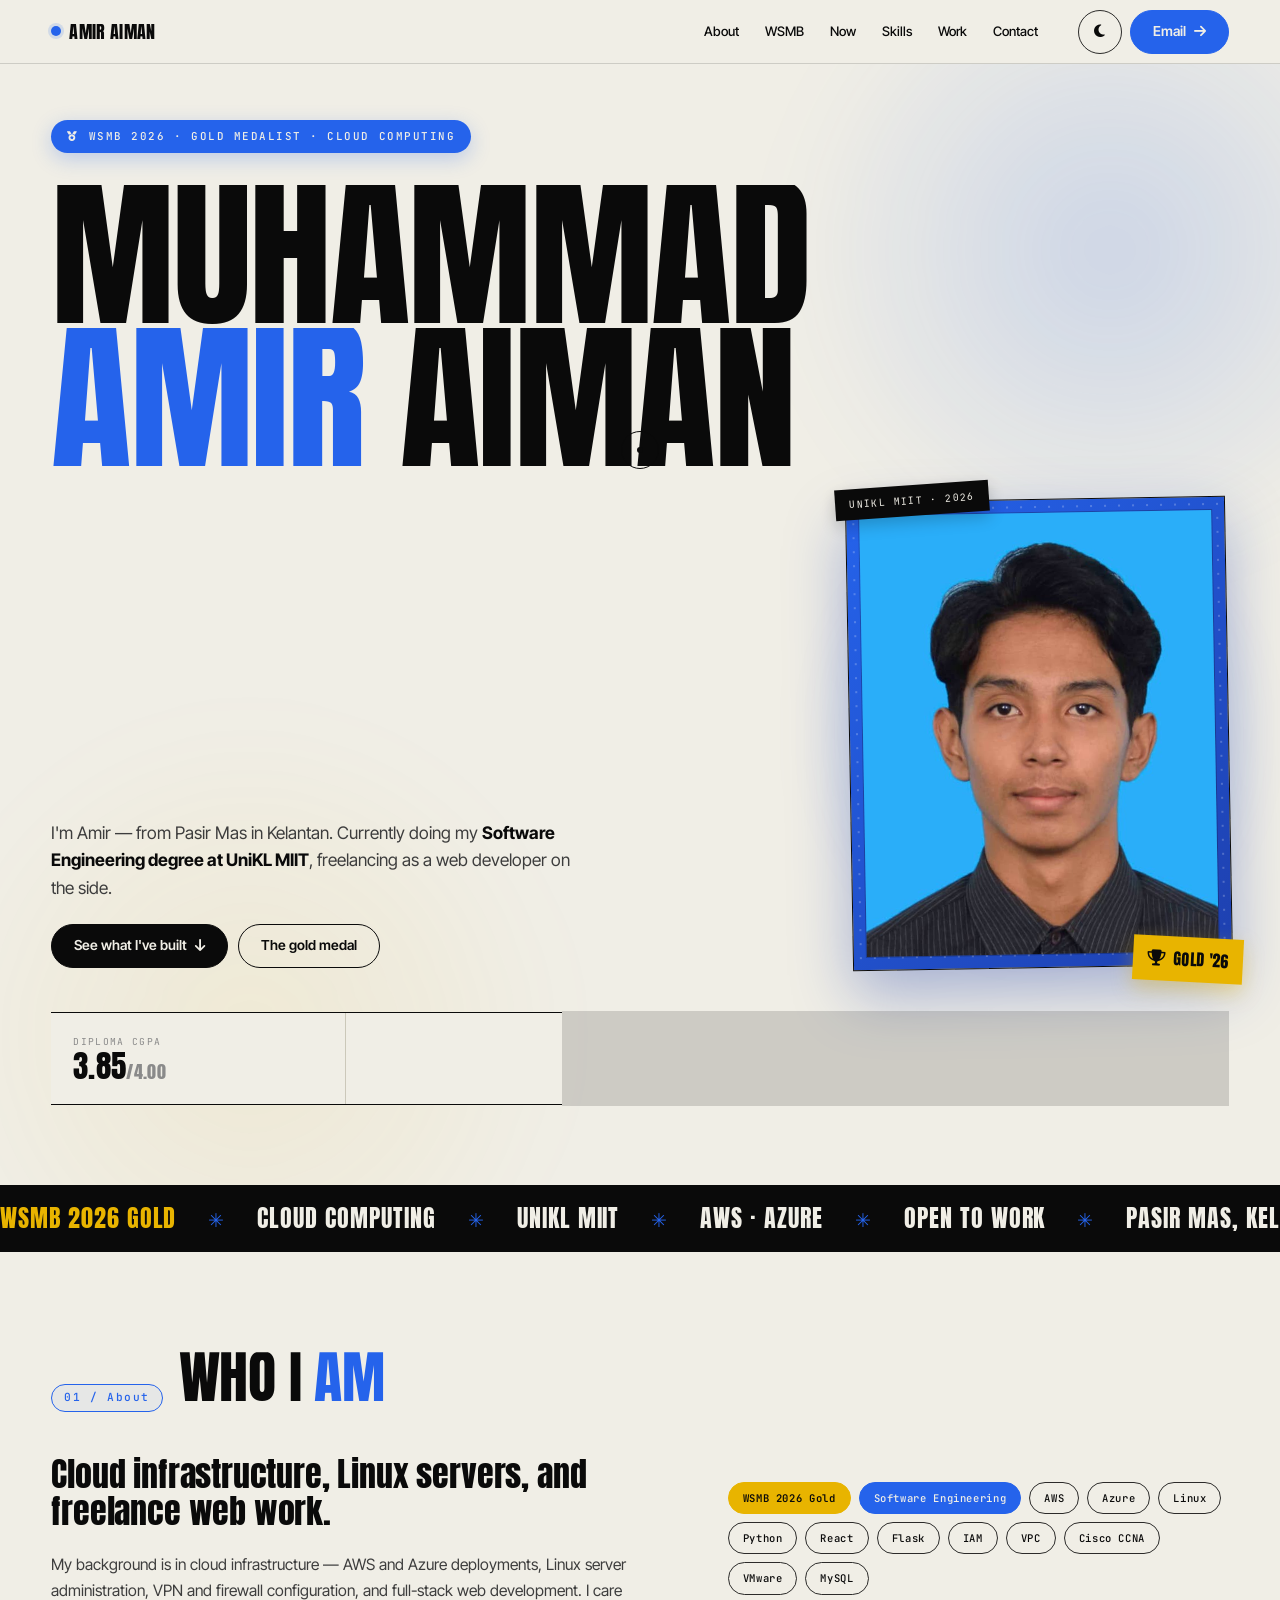
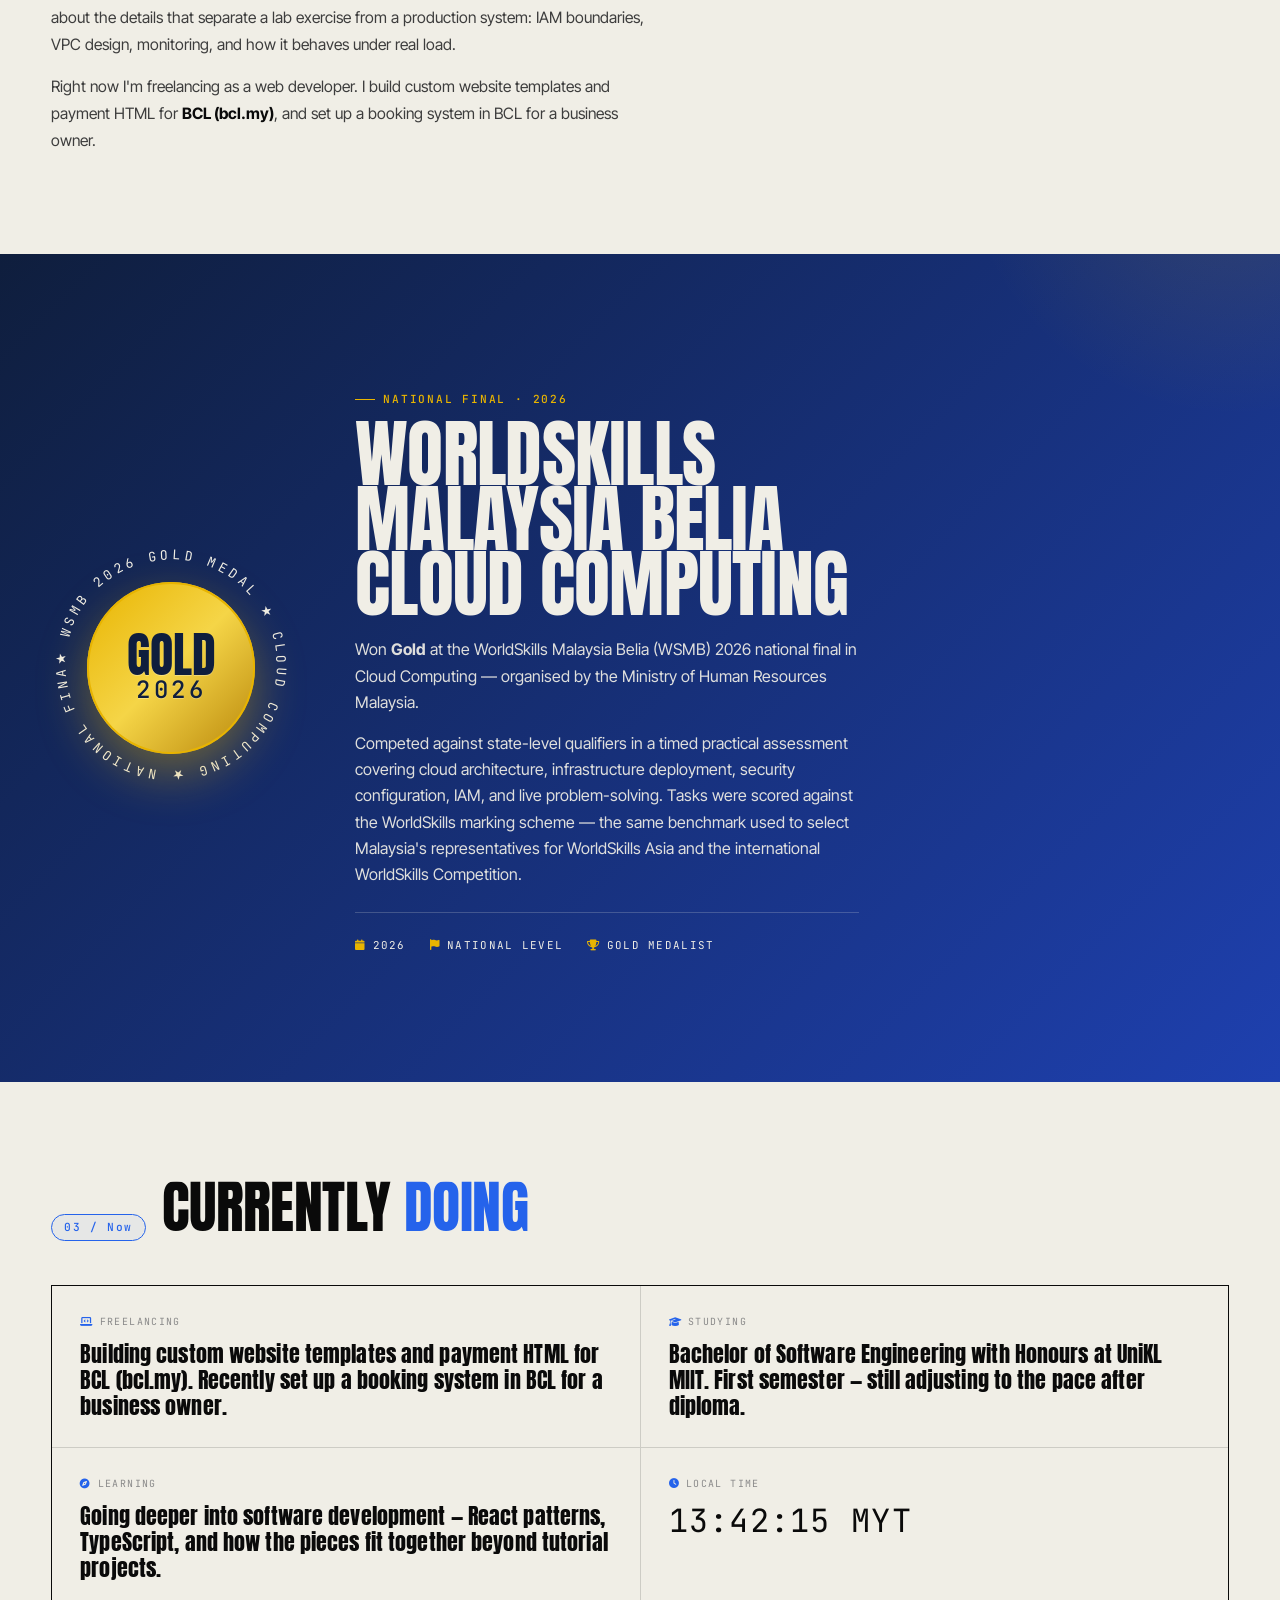
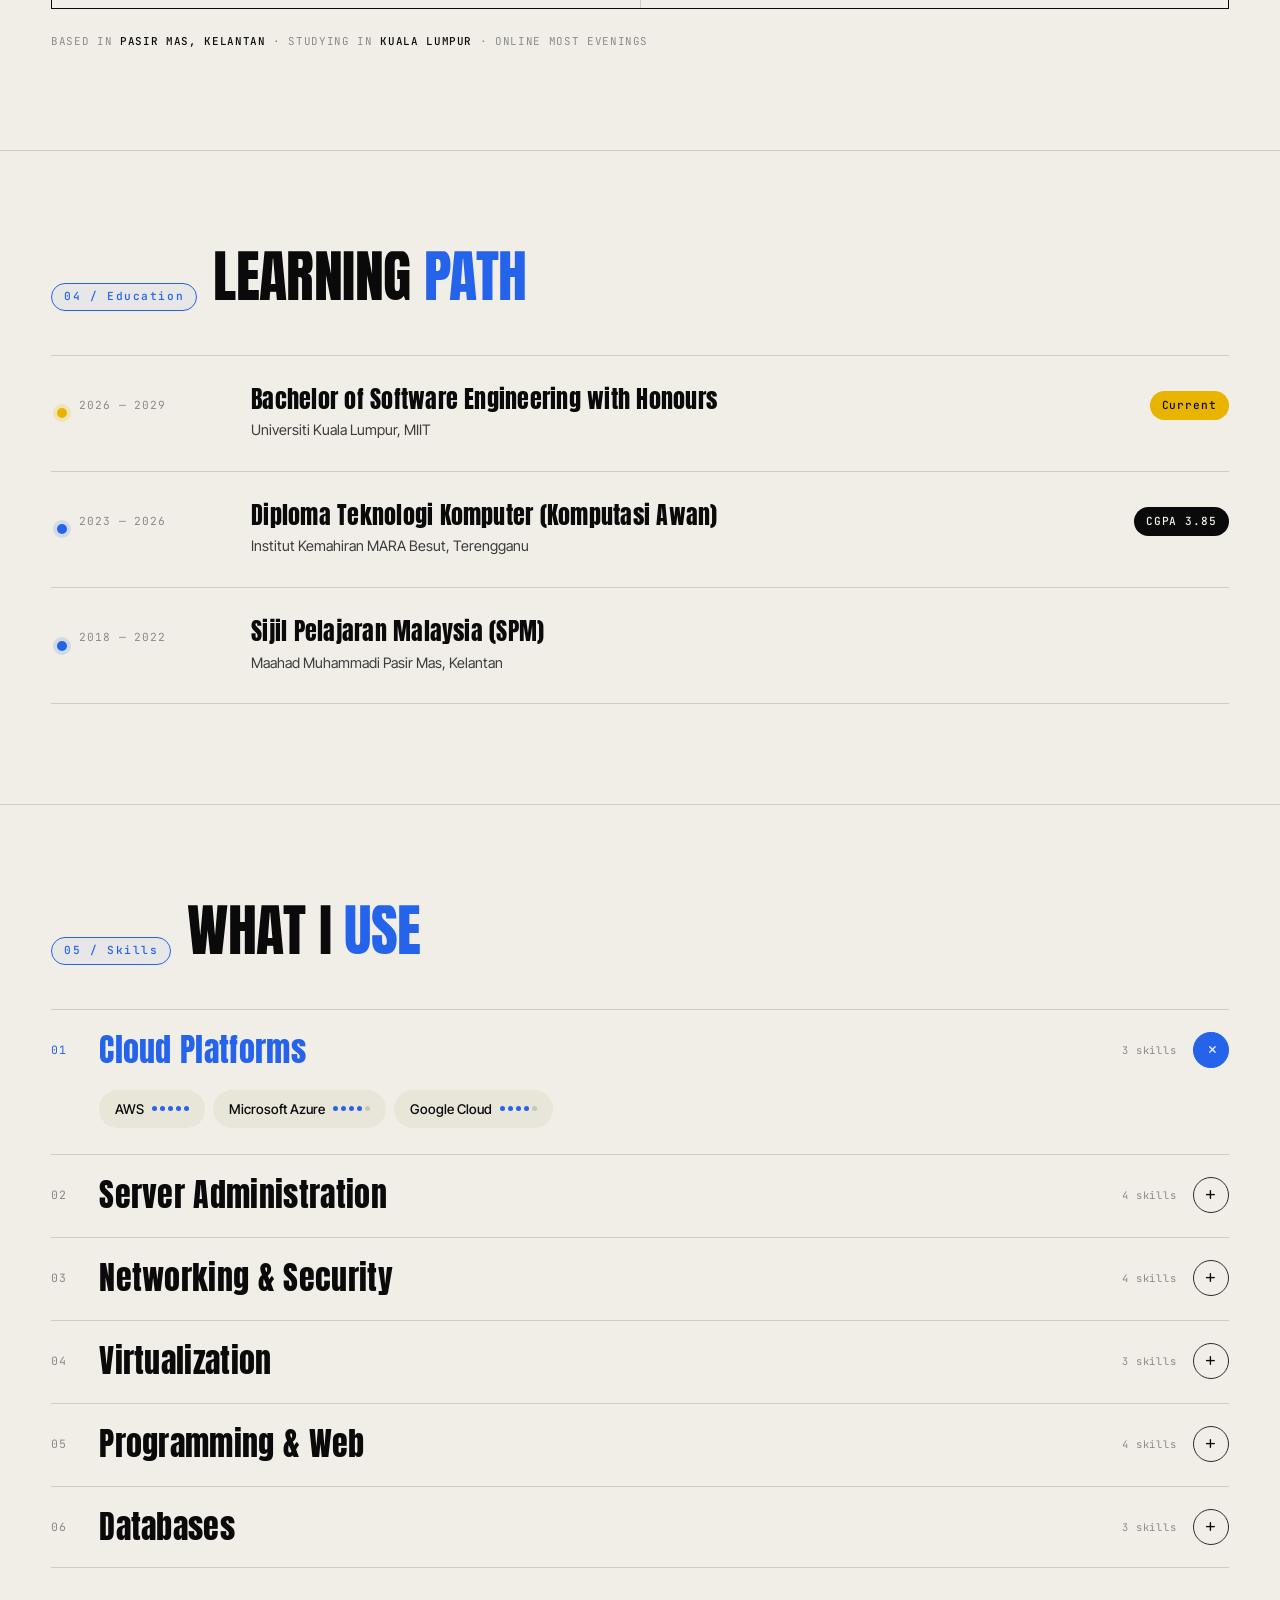
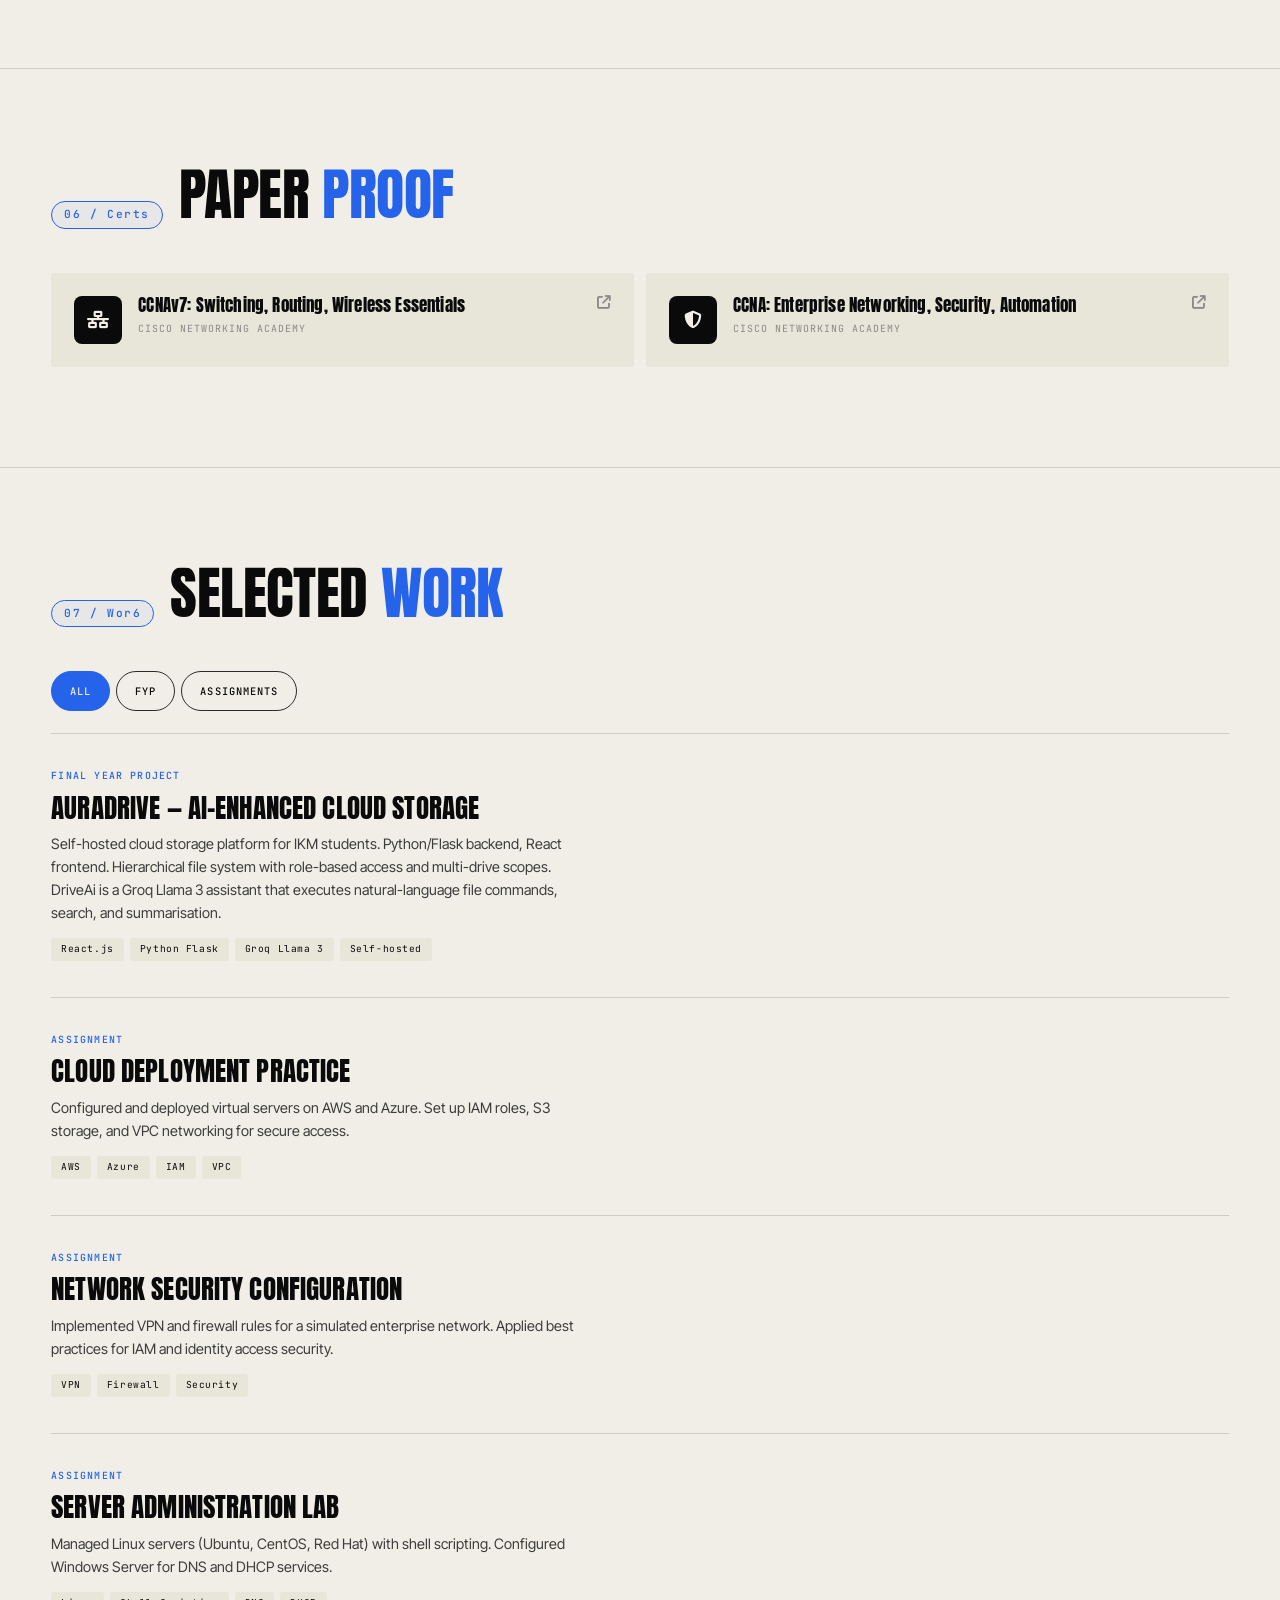
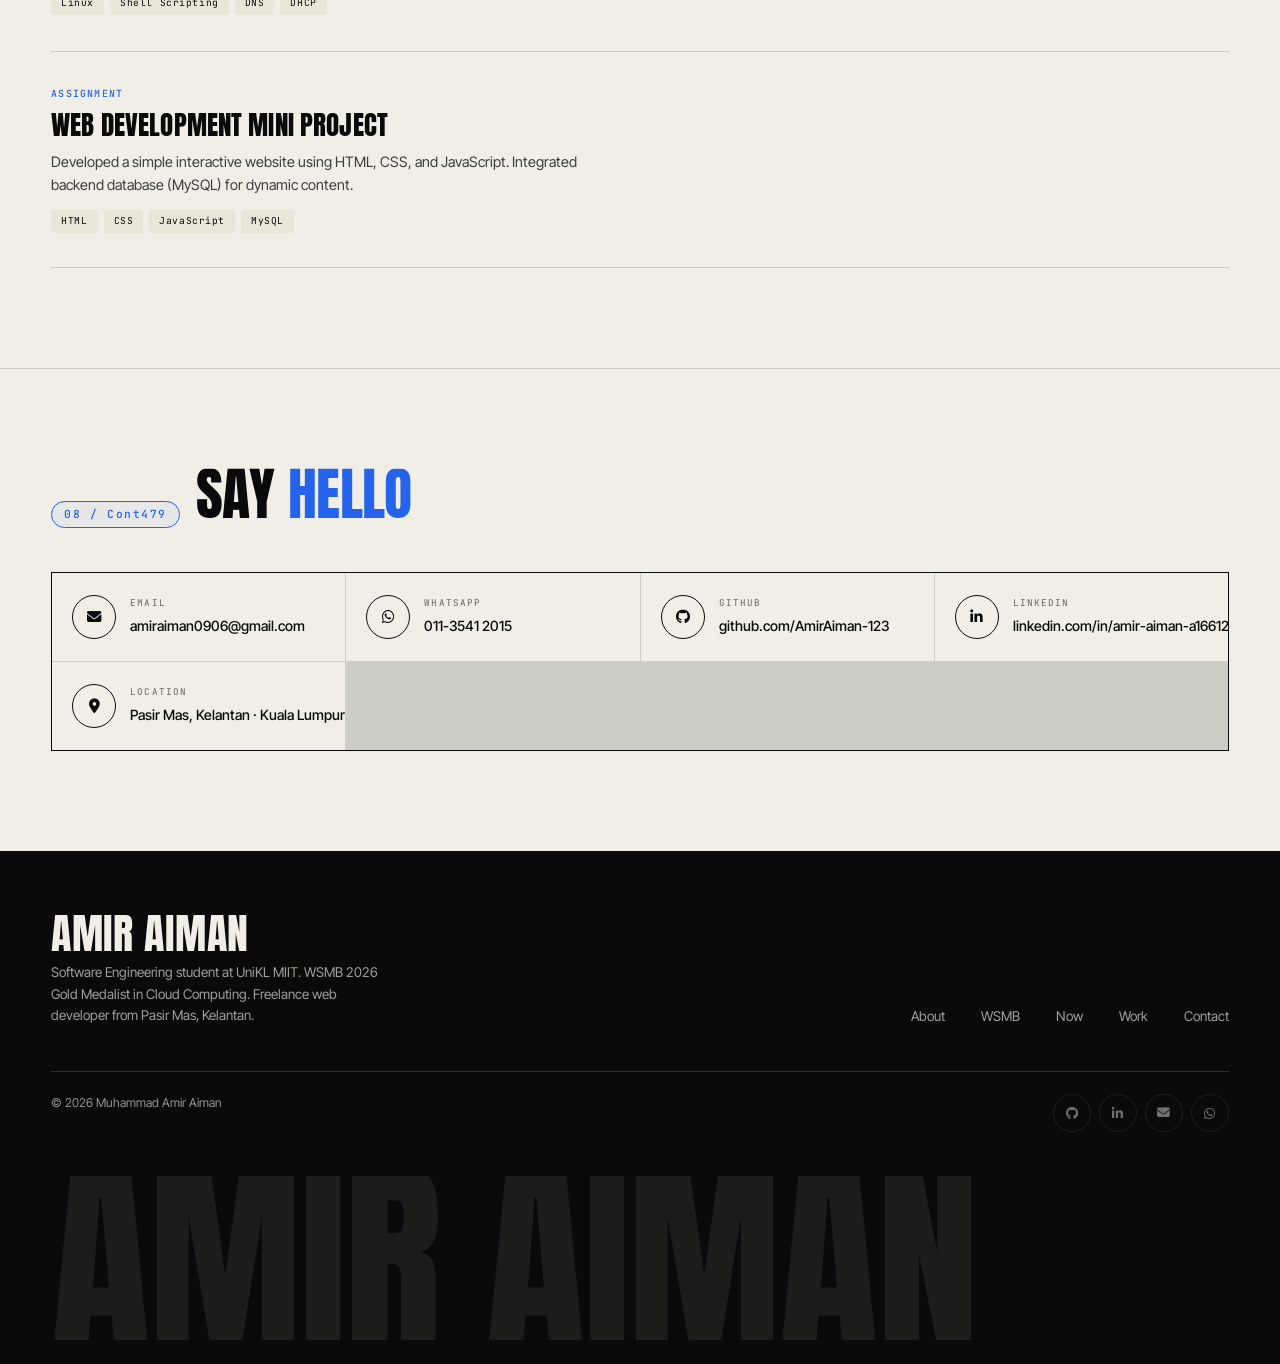
==== commit dc677c86: "Update index.html" ====
--- a/index.html
+++ b/index.html
@@ -6,12 +6,12 @@
 <meta name="theme-color" content="#f0eee6" id="themeColorMeta">
 <title>Amir Aiman — Software Engineering · WSMB 2026 Gold</title>
 
-<!-- Pre-load theme (before paint) -->
+<!-- Pre-load theme (before paint) — light by default on first visit -->
 <script>
 (function(){
   try{
     var t = localStorage.getItem('theme');
-    if(!t){ t = window.matchMedia('(prefers-color-scheme: dark)').matches ? 'dark' : 'light'; }
+    if(!t){ t = 'light'; }
     document.documentElement.setAttribute('data-theme', t);
     var m = document.querySelector('meta[name="theme-color"]');
     if(m) m.setAttribute('content', t === 'dark' ? '#0a1220' : '#f0eee6');
